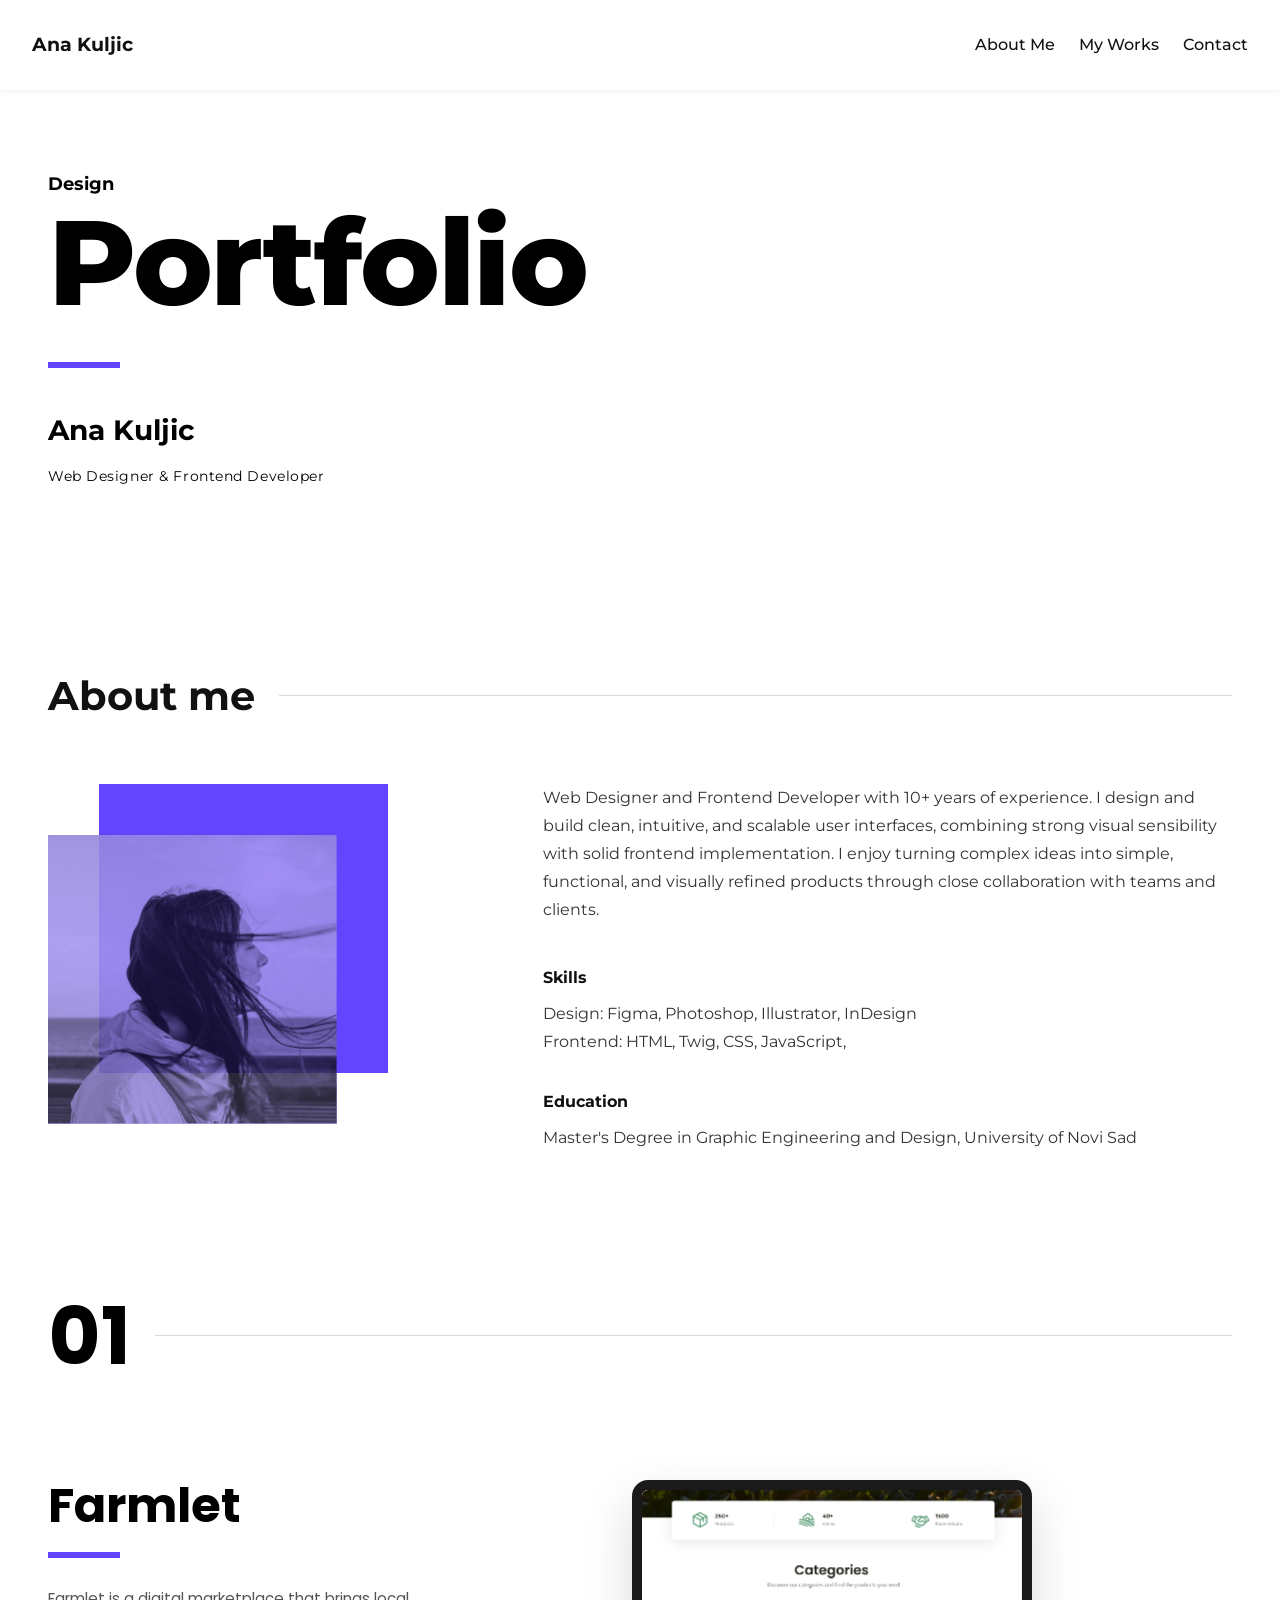
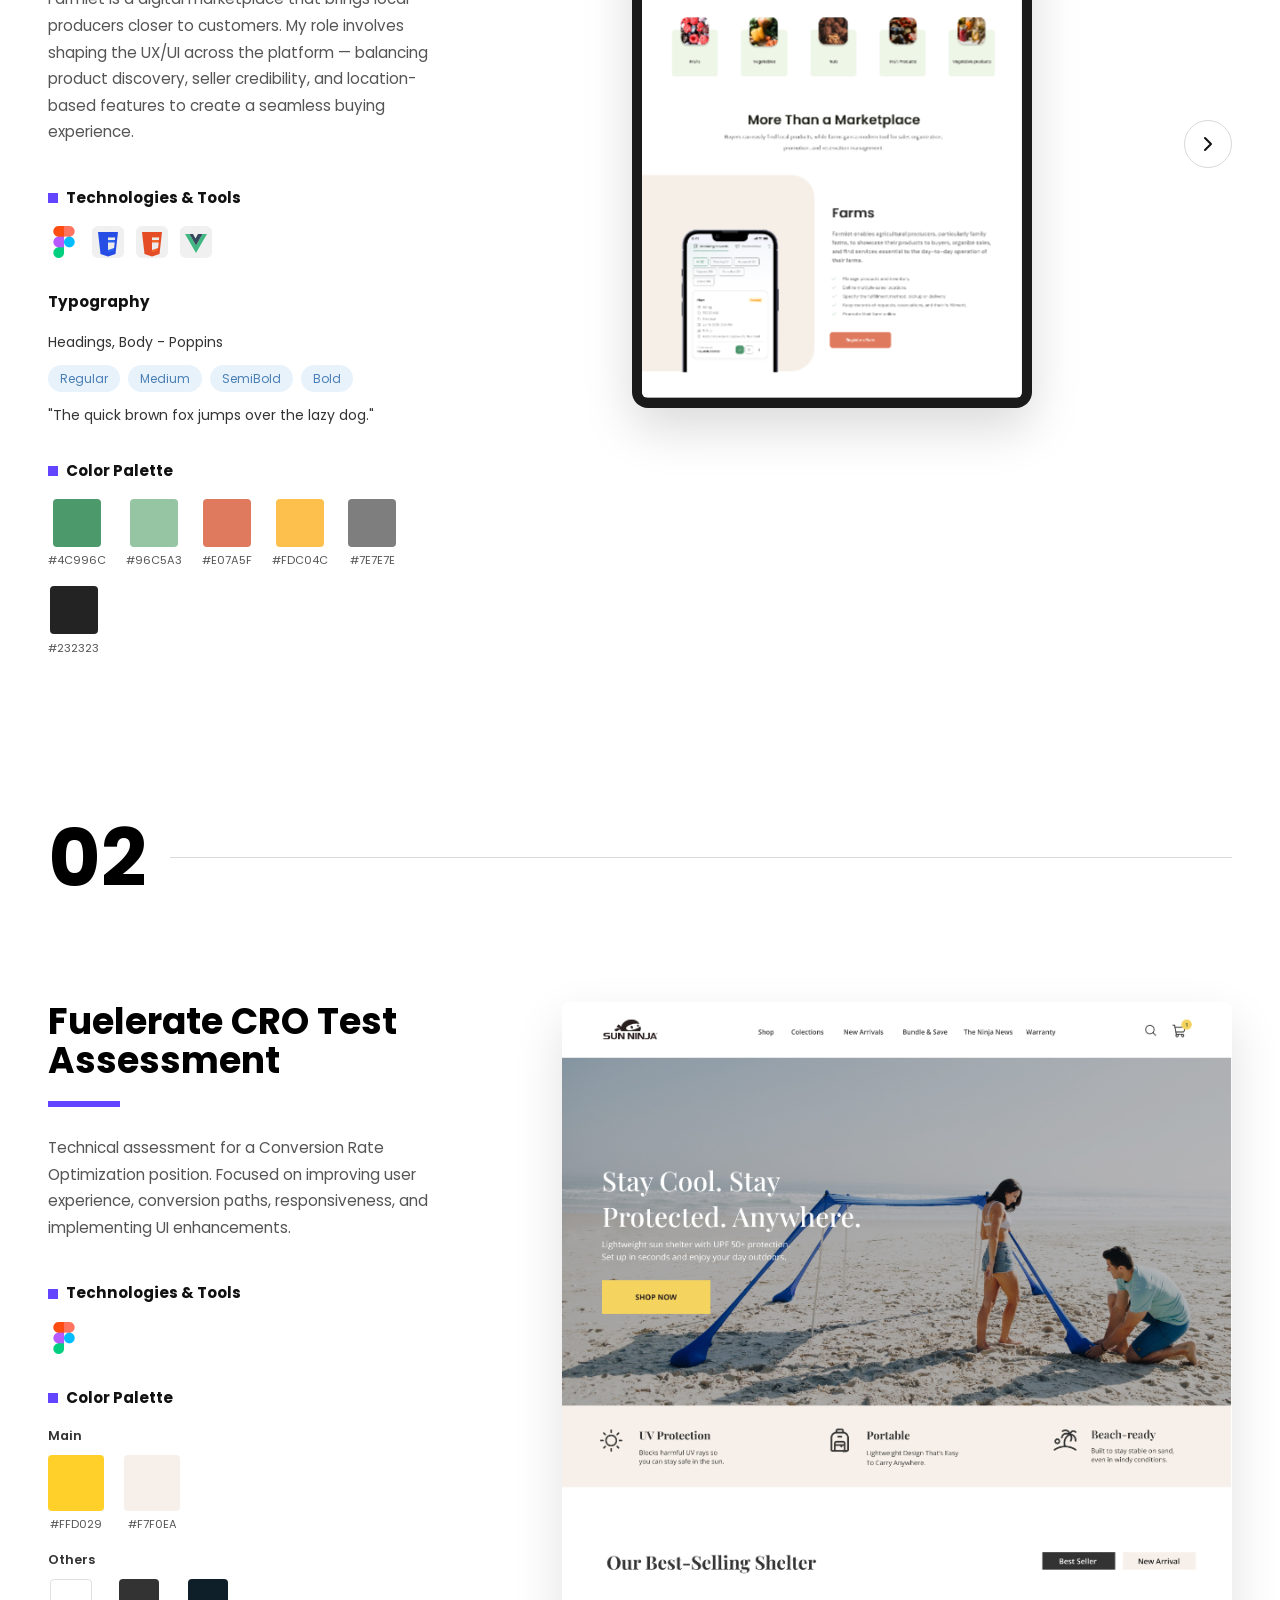
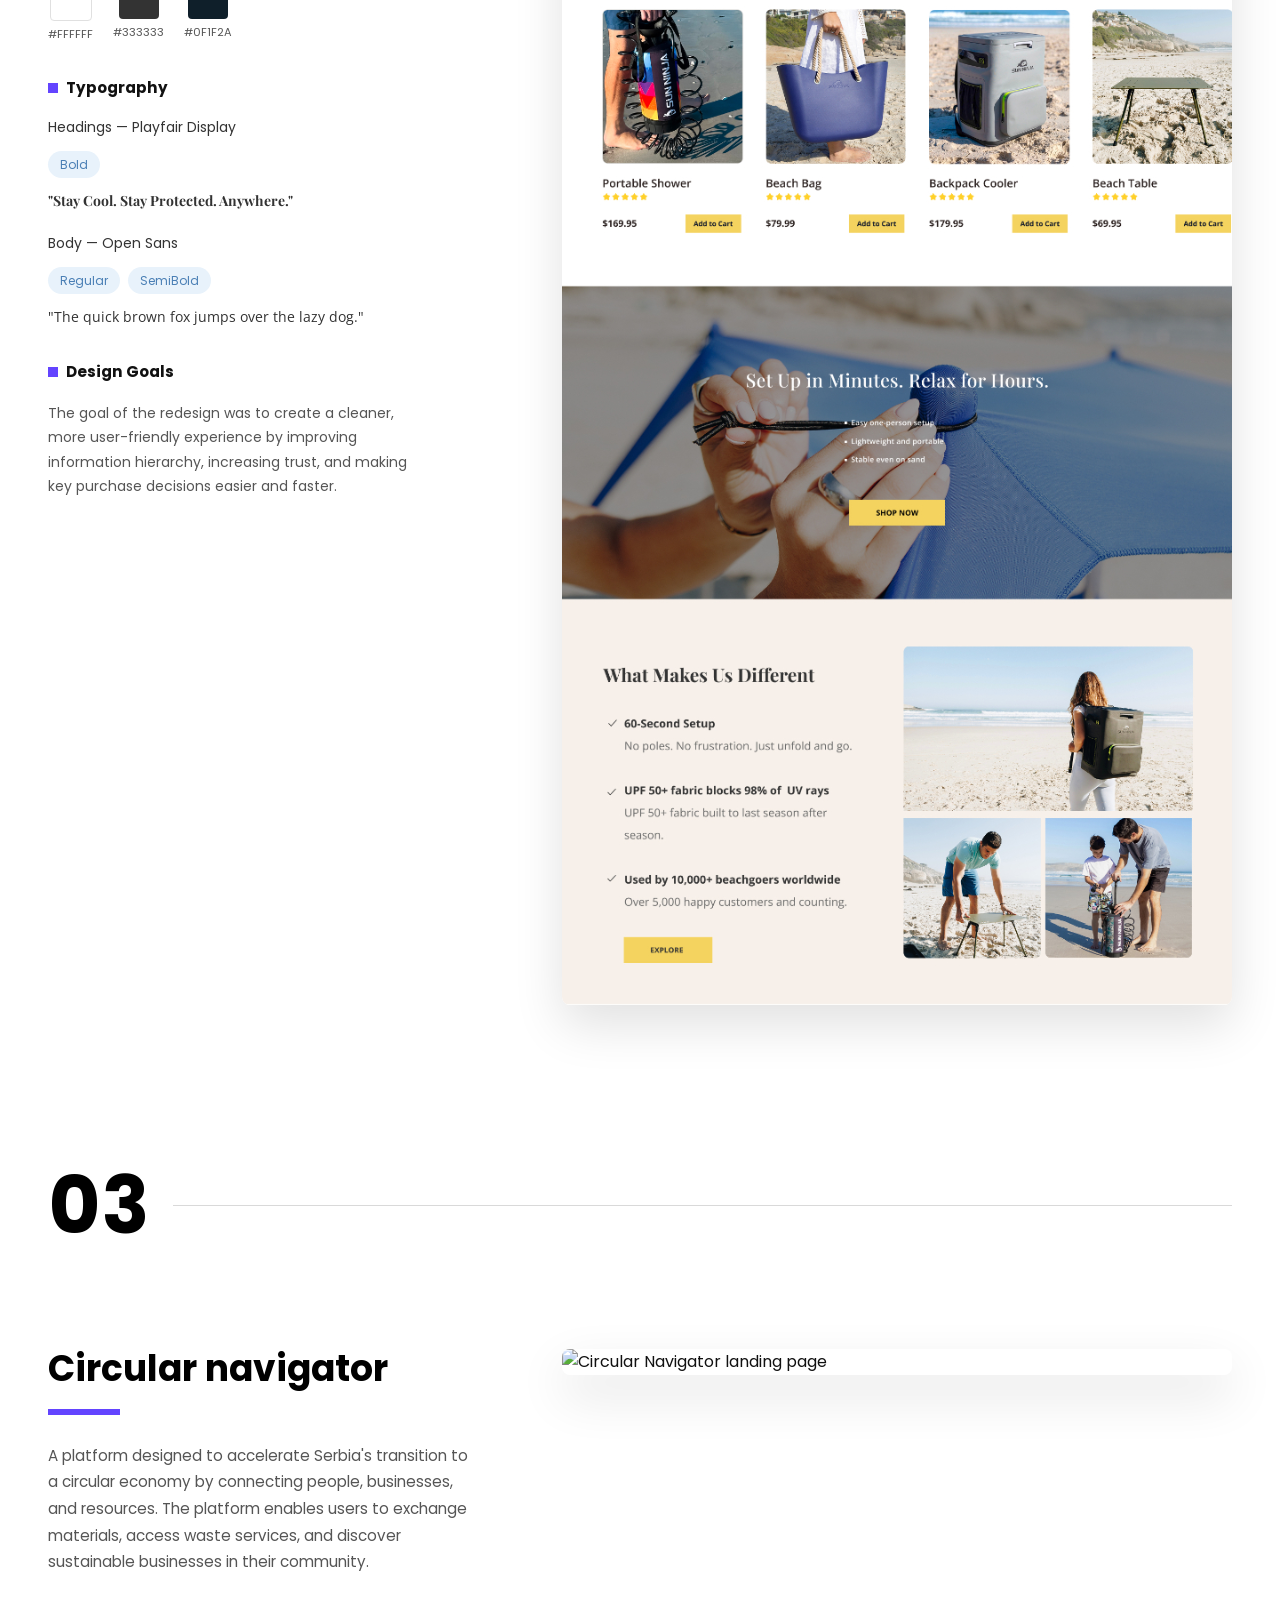
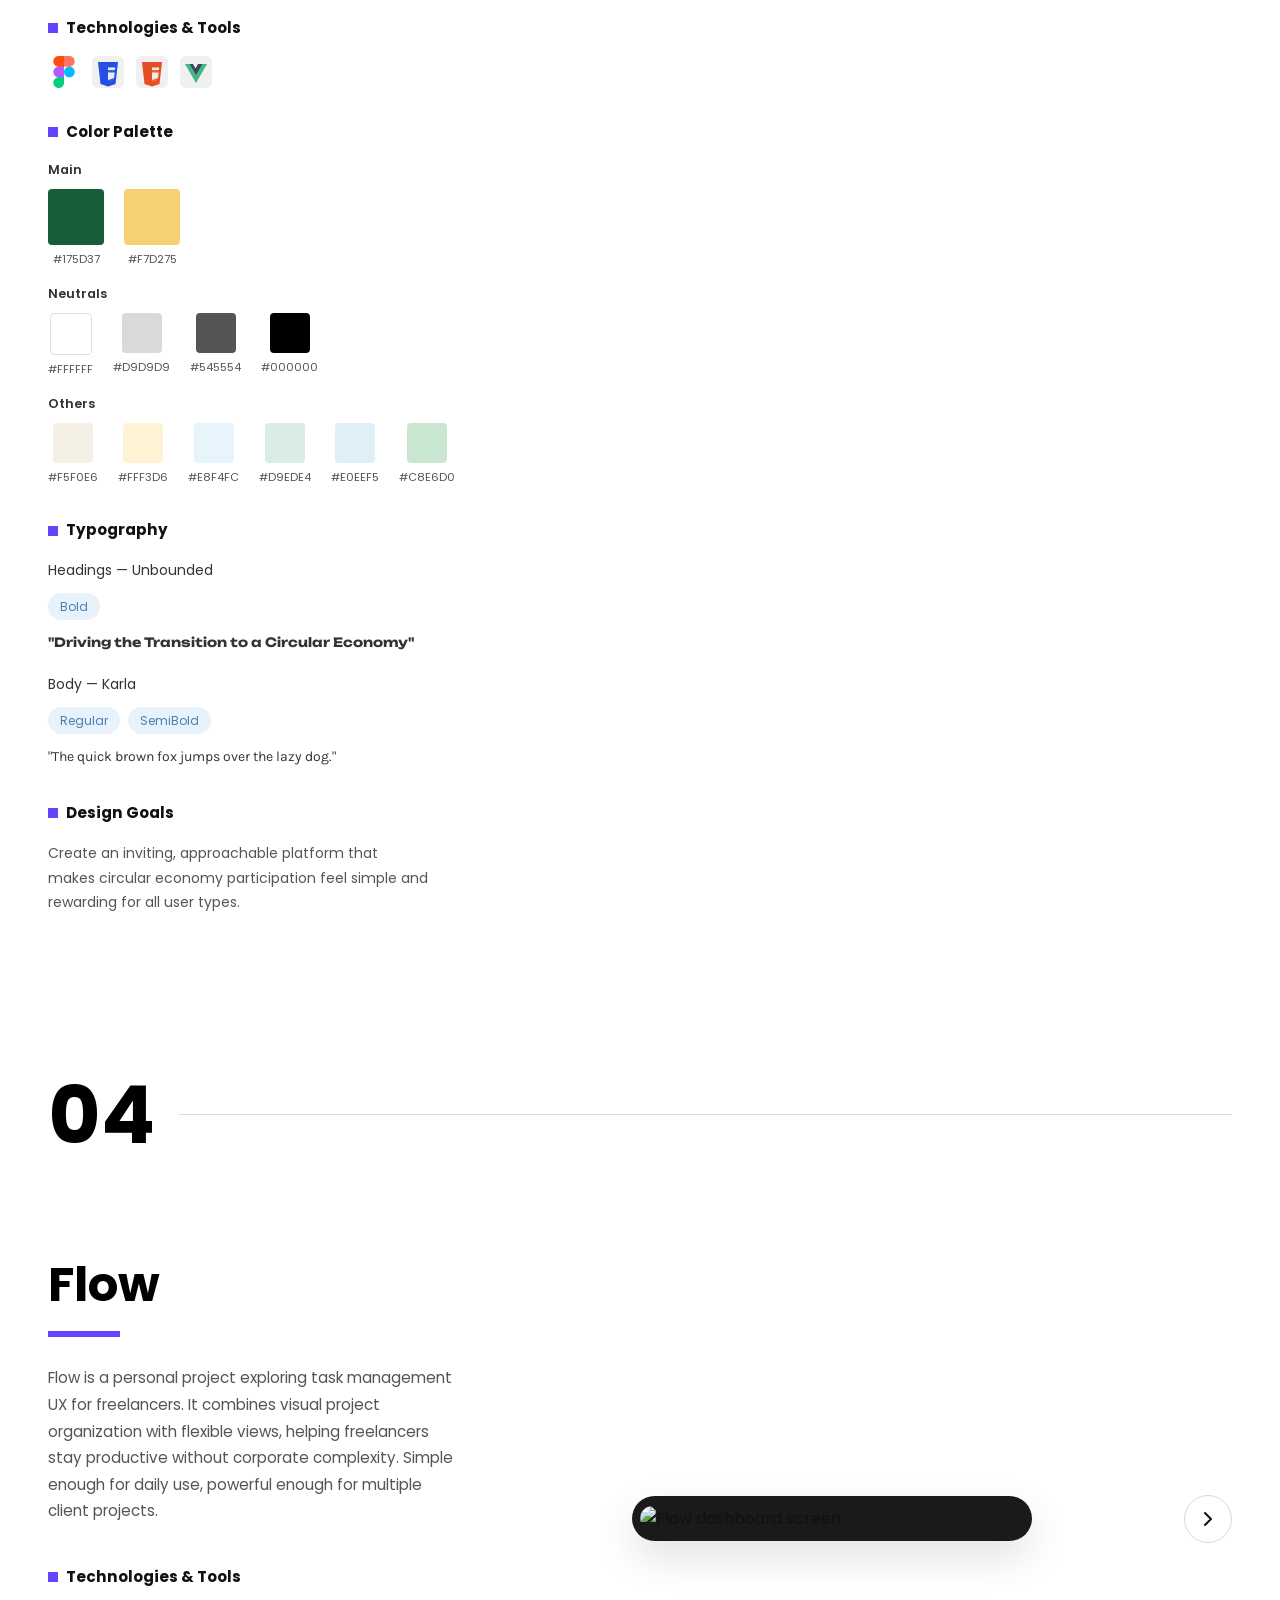
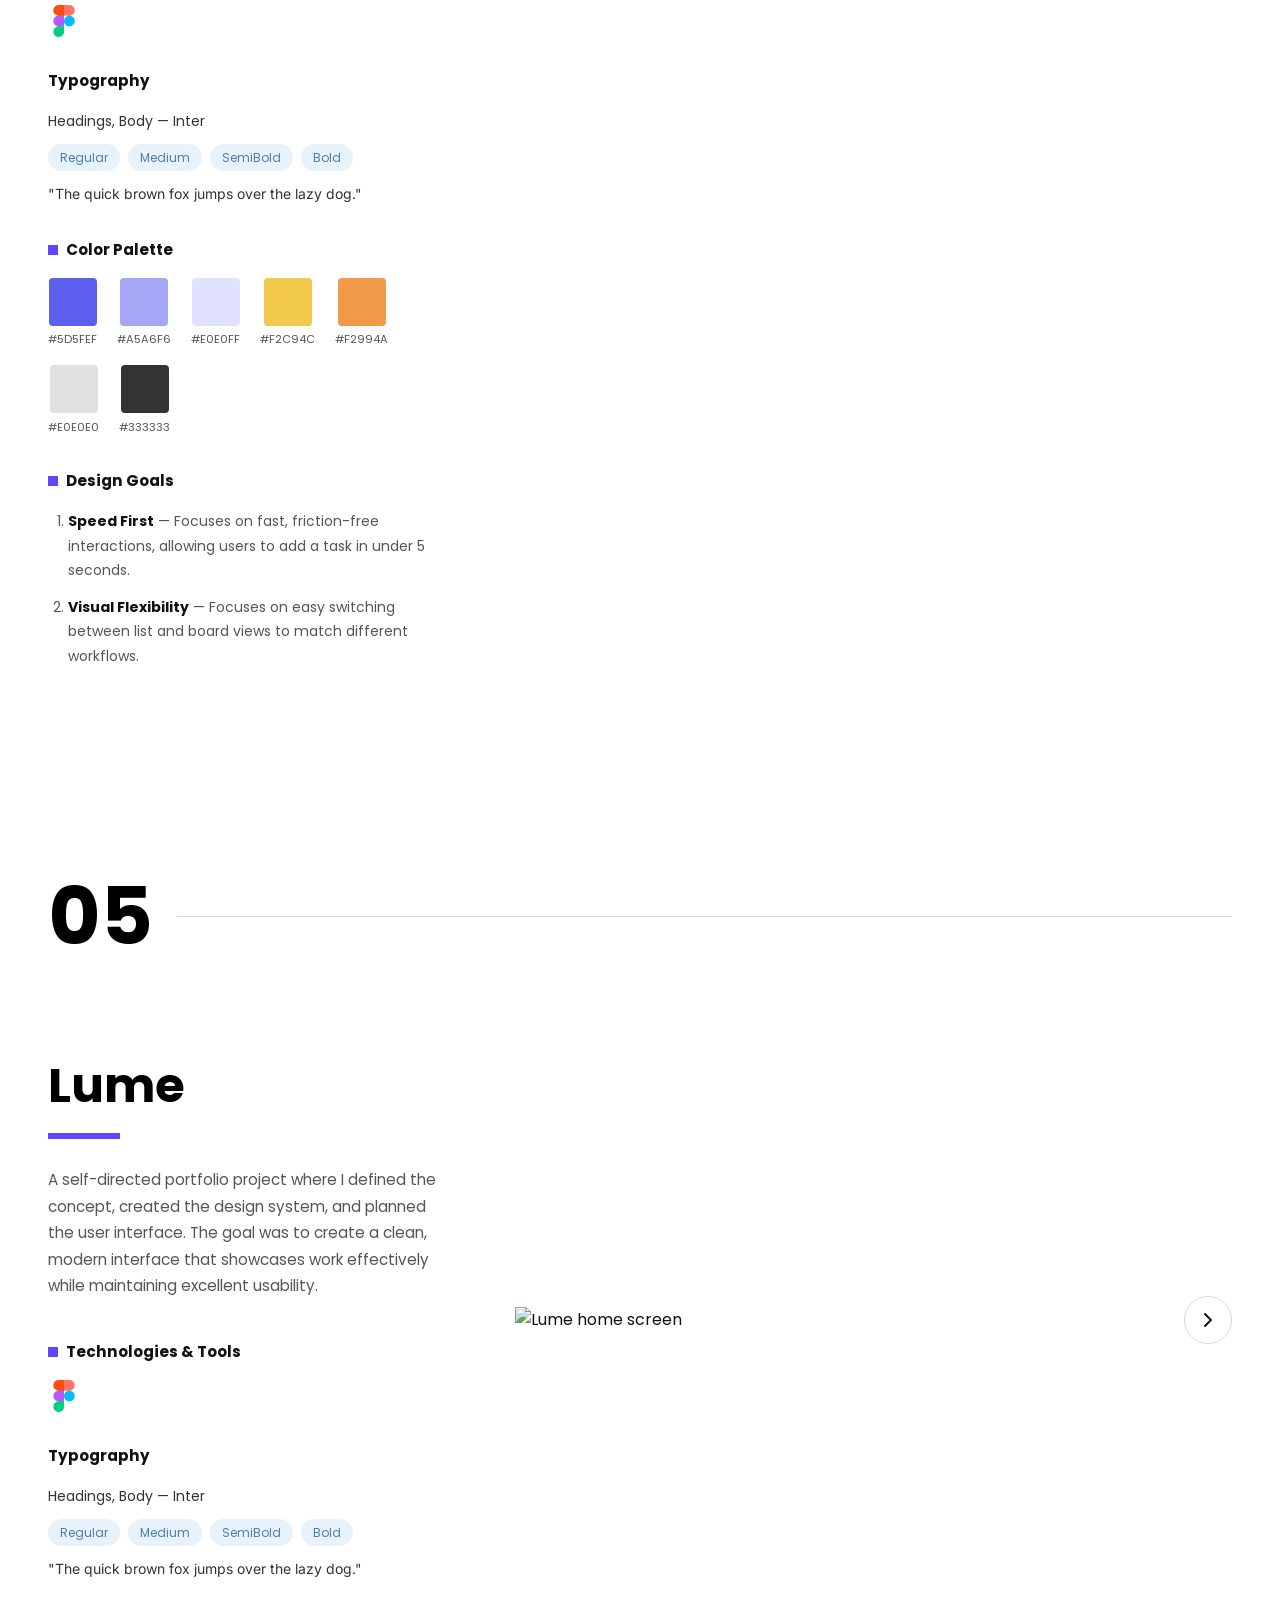
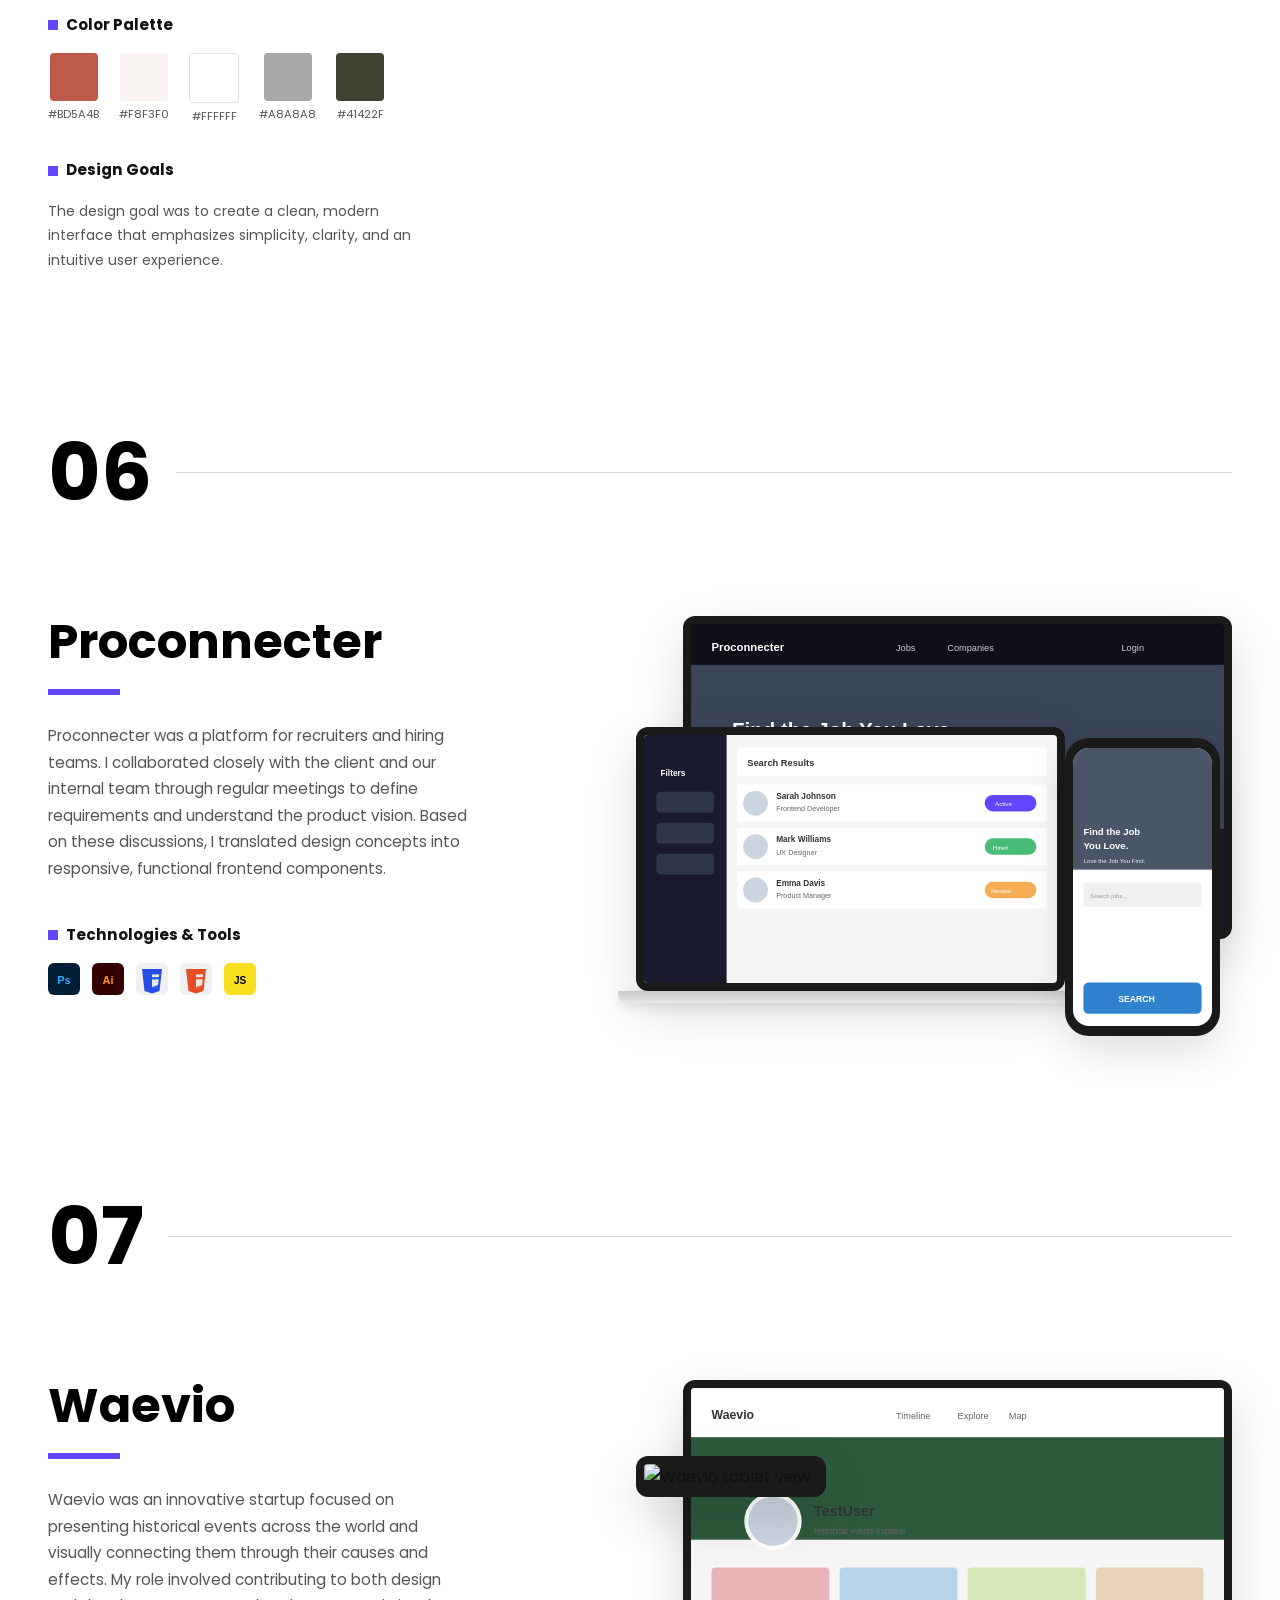
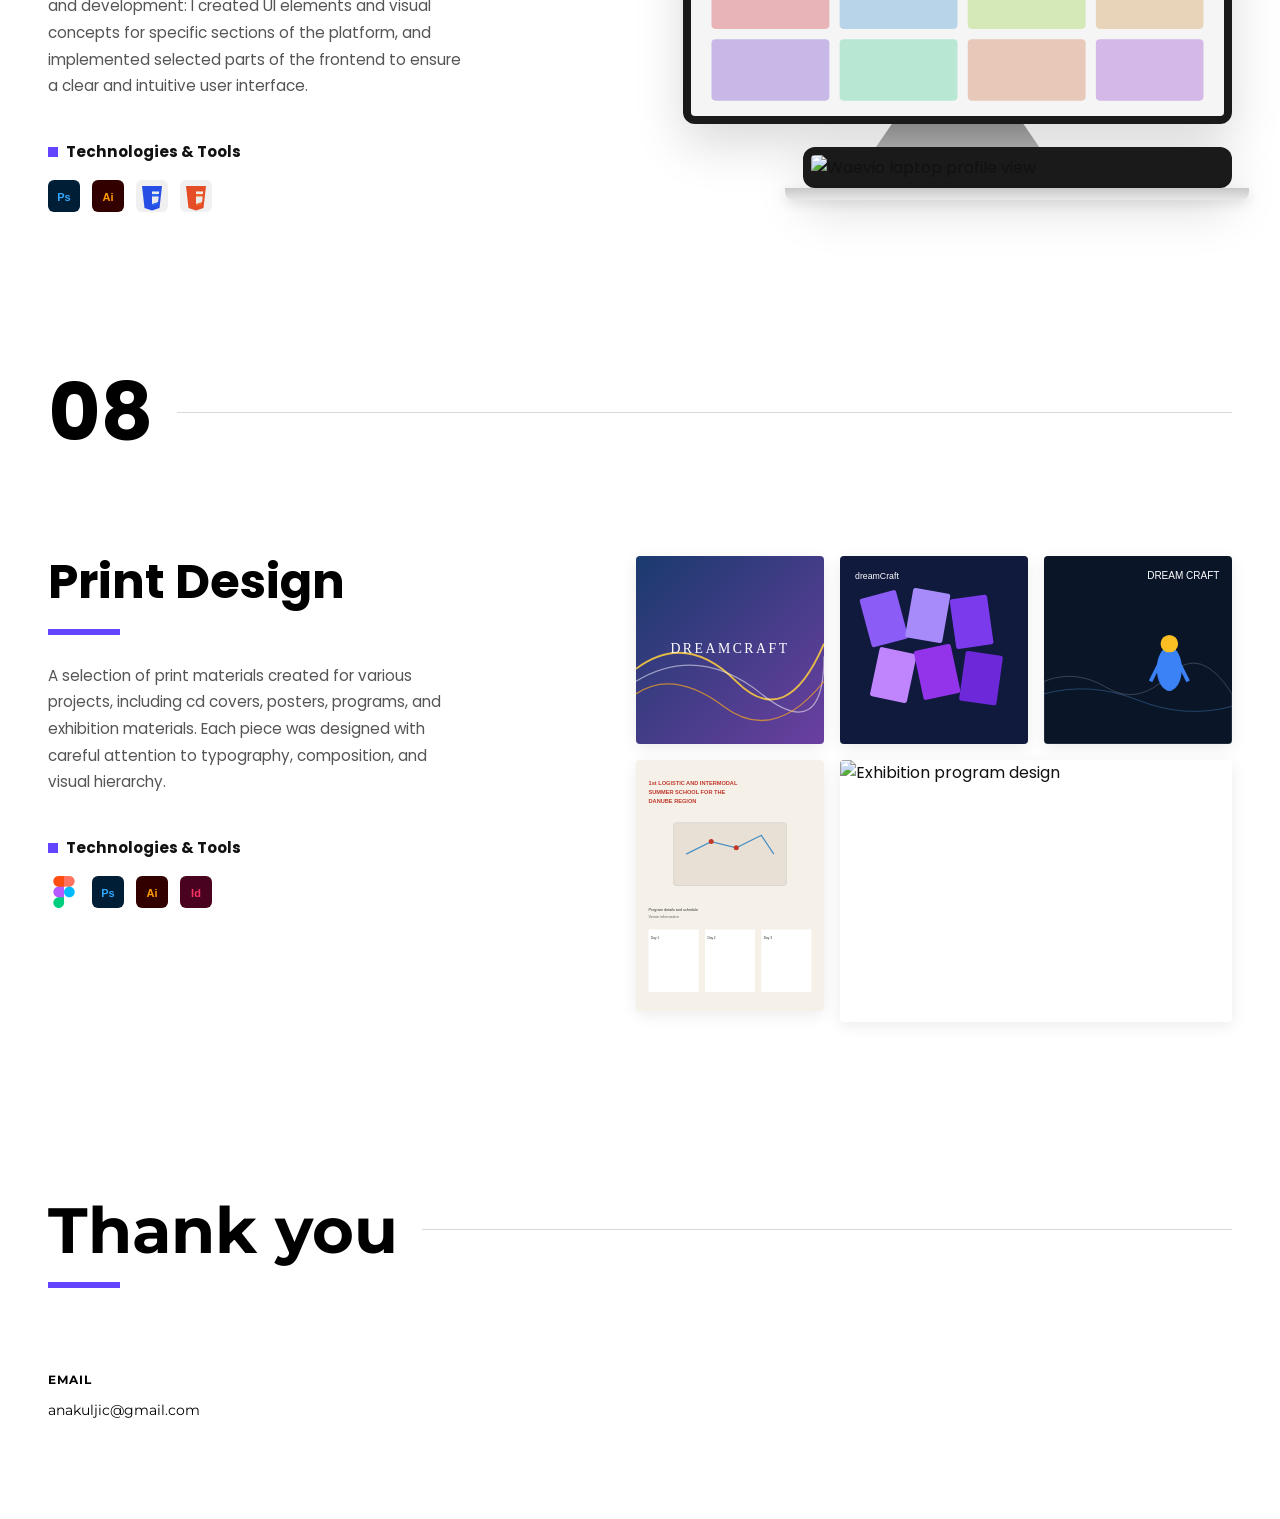
==== index.html @ 5d258800 "Build out full portfolio layout with all project sections and interactions. Add hero, about, eight p" ====
<!DOCTYPE html>
<html lang="en">

<head>
    <meta charset="UTF-8">
    <meta name="viewport" content="width=device-width, initial-scale=1.0">
    <title>Ana Kuljic — Portfolio</title>
    <link rel="preconnect" href="https://fonts.googleapis.com">
    <link rel="preconnect" href="https://fonts.gstatic.com" crossorigin>
    <link href="https://fonts.googleapis.com/css2?family=Inter:wght@400;500;600;700&family=Karla:wght@400;600&family=Montserrat:wght@400;600;700;800&family=Open+Sans:wght@400;600&family=Playfair+Display:wght@700&family=Poppins:wght@400;500;600;700&family=Unbounded:wght@700&display=swap" rel="stylesheet">
    <link rel="stylesheet" href="css/style.css">
</head>

<body>

    <!-- Navigation -->
    <nav class="navbar">
        <div class="logo">Ana Kuljic</div>
        <button class="nav-toggle" type="button" aria-label="Open menu" aria-expanded="false">
            <span class="nav-toggle__line"></span>
            <span class="nav-toggle__line"></span>
            <span class="nav-toggle__line"></span>
        </button>
        <ul class="nav-links">
            <li><a href="#about">About Me</a></li>
            <li><a href="#works">My Works</a></li>
            <li><a href="#contact">Contact</a></li>
        </ul>
    </nav>

    <!-- Hero / Intro -->
    <header class="hero">
        <p class="hero__label">Design</p>
        <h1 class="hero__title">Portfolio</h1>
        <span class="hero__accent" aria-hidden="true"></span>
        <p class="hero__name">Ana Kuljic</p>
        <p class="hero__role">Web Designer & Frontend Developer</p>
    </header>

    <!-- About Me -->
    <section id="about" class="section about">
        <div class="about__header">
            <h2>About me</h2>
            <span class="about__line" aria-hidden="true"></span>
        </div>
        <div class="about__content">
            <div class="about__image">
                <div class="about__image-bg" aria-hidden="true"></div>
                <div class="about__photo-wrap">
                    <img src="images/about.svg" alt="Ana Kuljic" class="about__photo">
                </div>
            </div>
            <div class="about__text">
                <p class="about__bio">Web Designer and Frontend Developer with 10+ years of experience. I design and
                    build clean, intuitive, and scalable user interfaces, combining strong visual sensibility with solid
                    frontend implementation. I enjoy turning complex ideas into simple, functional, and visually refined
                    products through close collaboration with teams and clients.</p>
                <div class="about__block">
                    <h3>Skills</h3>
                    <p>Design: Figma, Photoshop, Illustrator, InDesign</p>
                    <p>Frontend: HTML, Twig, CSS, JavaScript,</p>
                </div>
                <div class="about__block">
                    <h3>Education</h3>
                    <p>Master's Degree in Graphic Engineering and Design, University of Novi Sad</p>
                </div>
            </div>
        </div>
    </section>

    <!-- Farmlet — Project 01 -->
    <section id="works" class="section work work--farmlet">
        <div class="work__header">
            <span class="work__number">01</span>
            <span class="work__line" aria-hidden="true"></span>
        </div>
        <div class="work__content">
            <div class="work__info work-reveal work-reveal--text">
                <h2 class="work__title">Farmlet</h2>
                <span class="work__accent" aria-hidden="true"></span>
                <p class="work__desc">Farmlet is a digital marketplace that brings local producers closer to customers.
                    My role involves shaping the UX/UI across the platform — balancing product discovery, seller
                    credibility, and location-based features to create a seamless buying experience.</p>

                <div class="work__meta">
                    <h3 class="work__meta-title">
                        <span class="work__bullet" aria-hidden="true"></span>
                        Technologies &amp; Tools
                    </h3>
                    <ul class="work__tools">
                        <li>
                            <img src="images/icons/figma.svg" alt="Figma" width="32" height="32">
                        </li>
                        <li>
                            <img src="images/icons/css3.svg" alt="CSS3" width="32" height="32">
                        </li>
                        <li>
                            <img src="images/icons/html5.svg" alt="HTML5" width="32" height="32">
                        </li>
                        <li>
                            <img src="images/icons/vue.svg" alt="Vue.js" width="32" height="32">
                        </li>
                    </ul>
                </div>

                <div class="work__meta">
                    <h3 class="work__meta-title">Typography</h3>
                    <p class="work__typo-label">Headings, Body - Poppins</p>
                    <div class="work__weights">
                        <span>Regular</span>
                        <span>Medium</span>
                        <span>SemiBold</span>
                        <span>Bold</span>
                    </div>
                    <p class="work__sample">"The quick brown fox jumps over the lazy dog."</p>
                </div>

                <div class="work__meta">
                    <h3 class="work__meta-title">
                        <span class="work__bullet" aria-hidden="true"></span>
                        Color Palette
                    </h3>
                    <ul class="work__colors">
                        <li>
                            <span class="work__swatch" style="background:#4C996C"></span>
                            <span class="work__hex">#4C996C</span>
                        </li>
                        <li>
                            <span class="work__swatch" style="background:#96C5A3"></span>
                            <span class="work__hex">#96C5A3</span>
                        </li>
                        <li>
                            <span class="work__swatch" style="background:#E07A5F"></span>
                            <span class="work__hex">#E07A5F</span>
                        </li>
                        <li>
                            <span class="work__swatch" style="background:#FDC04C"></span>
                            <span class="work__hex">#FDC04C</span>
                        </li>
                        <li>
                            <span class="work__swatch" style="background:#7E7E7E"></span>
                            <span class="work__hex">#7E7E7E</span>
                        </li>
                        <li>
                            <span class="work__swatch" style="background:#232323"></span>
                            <span class="work__hex">#232323</span>
                        </li>
                    </ul>
                </div>
            </div>

            <div class="work__slider work-reveal work-reveal--media" data-work-slider>
                <div class="work__slider-slides">
                    <div class="work__slide is-active">
                        <div class="work__device work__device--tablet">
                            <div class="work__device-frame">
                                <img src="images/farmlet-tablet.svg" alt="Farmlet tablet view">
                            </div>
                        </div>
                    </div>
                    <div class="work__slide">
                        <div class="work__device work__device--laptop">
                            <div class="work__device-frame">
                                <img src="images/farmlet-laptop.svg" alt="Farmlet laptop view">
                            </div>
                            <div class="work__device-base" aria-hidden="true"></div>
                        </div>
                    </div>
                </div>
                <button class="work__slider-arrow" type="button" aria-label="Next image">
                    <svg width="24" height="24" viewBox="0 0 24 24" fill="none" aria-hidden="true">
                        <path d="M9 6l6 6-6 6" stroke="currentColor" stroke-width="2" stroke-linecap="round"
                            stroke-linejoin="round" />
                    </svg>
                </button>
            </div>
        </div>
    </section>

    <!-- Fuelerate — Project 02 -->
    <section class="section work work--scroll">
        <div class="work__header">
            <span class="work__number">02</span>
            <span class="work__line" aria-hidden="true"></span>
        </div>
        <div class="work__content work__content--wide-mockup">
            <div class="work__info work-reveal work-reveal--text">
                <h2 class="work__title">Fuelerate CRO Test Assessment</h2>
                <span class="work__accent" aria-hidden="true"></span>
                <p class="work__desc">Technical assessment for a Conversion Rate Optimization position. Focused on
                    improving user experience, conversion paths, responsiveness, and implementing UI enhancements.</p>

                <div class="work__meta">
                    <h3 class="work__meta-title">
                        <span class="work__bullet" aria-hidden="true"></span>
                        Technologies &amp; Tools
                    </h3>
                    <ul class="work__tools">
                        <li>
                            <img src="images/icons/figma.svg" alt="Figma" width="32" height="32">
                        </li>
                    </ul>
                </div>

                <div class="work__meta">
                    <h3 class="work__meta-title">
                        <span class="work__bullet" aria-hidden="true"></span>
                        Color Palette
                    </h3>
                    <p class="work__palette-label">Main</p>
                    <ul class="work__colors work__colors--main">
                        <li>
                            <span class="work__swatch work__swatch--main" style="background:#FFD029"></span>
                            <span class="work__hex">#FFD029</span>
                        </li>
                        <li>
                            <span class="work__swatch work__swatch--main" style="background:#F7F0EA"></span>
                            <span class="work__hex">#F7F0EA</span>
                        </li>
                    </ul>
                    <p class="work__palette-label">Others</p>
                    <ul class="work__colors work__colors--others">
                        <li>
                            <span class="work__swatch work__swatch--other" style="background:#FFFFFF; border:1px solid #e0e0e0"></span>
                            <span class="work__hex">#FFFFFF</span>
                        </li>
                        <li>
                            <span class="work__swatch work__swatch--other" style="background:#333333"></span>
                            <span class="work__hex">#333333</span>
                        </li>
                        <li>
                            <span class="work__swatch work__swatch--other" style="background:#0F1F2A"></span>
                            <span class="work__hex">#0F1F2A</span>
                        </li>
                    </ul>
                </div>

                <div class="work__meta">
                    <h3 class="work__meta-title">
                        <span class="work__bullet" aria-hidden="true"></span>
                        Typography
                    </h3>
                    <div class="work__typo-block">
                        <p class="work__typo-label">Headings — Playfair Display</p>
                        <div class="work__weights">
                            <span>Bold</span>
                        </div>
                        <p class="work__sample work__sample--serif">"Stay Cool. Stay Protected. Anywhere."</p>
                    </div>
                    <div class="work__typo-block">
                        <p class="work__typo-label">Body — Open Sans</p>
                        <div class="work__weights">
                            <span>Regular</span>
                            <span>SemiBold</span>
                        </div>
                        <p class="work__sample work__sample--sans">"The quick brown fox jumps over the lazy dog."</p>
                    </div>
                </div>

                <div class="work__meta">
                    <h3 class="work__meta-title">
                        <span class="work__bullet" aria-hidden="true"></span>
                        Design Goals
                    </h3>
                    <p class="work__goals">The goal of the redesign was to create a cleaner, more user-friendly
                        experience by improving information hierarchy, increasing trust, and making key purchase decisions
                        easier and faster.</p>
                </div>
            </div>

            <div class="work__mockup-scroll work-reveal work-reveal--media">
                <img src="images/fuelerate-mockup.svg" alt="Sun Ninja landing page redesign">
            </div>
        </div>
    </section>

    <!-- Circular Navigator — Project 03 -->
    <section class="section work work--scroll">
        <div class="work__header">
            <span class="work__number">03</span>
            <span class="work__line" aria-hidden="true"></span>
        </div>
        <div class="work__content work__content--wide-mockup">
            <div class="work__info work-reveal work-reveal--text">
                <h2 class="work__title">Circular navigator</h2>
                <span class="work__accent" aria-hidden="true"></span>
                <p class="work__desc">A platform designed to accelerate Serbia's transition to a circular economy by
                    connecting people, businesses, and resources. The platform enables users to exchange materials,
                    access waste services, and discover sustainable businesses in their community.</p>

                <div class="work__meta">
                    <h3 class="work__meta-title">
                        <span class="work__bullet" aria-hidden="true"></span>
                        Technologies &amp; Tools
                    </h3>
                    <ul class="work__tools">
                        <li>
                            <img src="images/icons/figma.svg" alt="Figma" width="32" height="32">
                        </li>
                        <li>
                            <img src="images/icons/css3.svg" alt="CSS3" width="32" height="32">
                        </li>
                        <li>
                            <img src="images/icons/html5.svg" alt="HTML5" width="32" height="32">
                        </li>
                        <li>
                            <img src="images/icons/vue.svg" alt="Vue.js" width="32" height="32">
                        </li>
                    </ul>
                </div>

                <div class="work__meta">
                    <h3 class="work__meta-title">
                        <span class="work__bullet" aria-hidden="true"></span>
                        Color Palette
                    </h3>
                    <p class="work__palette-label">Main</p>
                    <ul class="work__colors work__colors--main">
                        <li>
                            <span class="work__swatch work__swatch--main" style="background:#175D37"></span>
                            <span class="work__hex">#175D37</span>
                        </li>
                        <li>
                            <span class="work__swatch work__swatch--main" style="background:#F7D275"></span>
                            <span class="work__hex">#F7D275</span>
                        </li>
                    </ul>
                    <p class="work__palette-label">Neutrals</p>
                    <ul class="work__colors work__colors--neutrals">
                        <li>
                            <span class="work__swatch work__swatch--other" style="background:#FFFFFF; border:1px solid #e0e0e0"></span>
                            <span class="work__hex">#FFFFFF</span>
                        </li>
                        <li>
                            <span class="work__swatch work__swatch--other" style="background:#D9D9D9"></span>
                            <span class="work__hex">#D9D9D9</span>
                        </li>
                        <li>
                            <span class="work__swatch work__swatch--other" style="background:#545554"></span>
                            <span class="work__hex">#545554</span>
                        </li>
                        <li>
                            <span class="work__swatch work__swatch--other" style="background:#000000"></span>
                            <span class="work__hex">#000000</span>
                        </li>
                    </ul>
                    <p class="work__palette-label">Others</p>
                    <ul class="work__colors work__colors--others">
                        <li>
                            <span class="work__swatch work__swatch--other" style="background:#F5F0E6"></span>
                            <span class="work__hex">#F5F0E6</span>
                        </li>
                        <li>
                            <span class="work__swatch work__swatch--other" style="background:#FFF3D6"></span>
                            <span class="work__hex">#FFF3D6</span>
                        </li>
                        <li>
                            <span class="work__swatch work__swatch--other" style="background:#E8F4FC"></span>
                            <span class="work__hex">#E8F4FC</span>
                        </li>
                        <li>
                            <span class="work__swatch work__swatch--other" style="background:#D9EDE4"></span>
                            <span class="work__hex">#D9EDE4</span>
                        </li>
                        <li>
                            <span class="work__swatch work__swatch--other" style="background:#E0EEF5"></span>
                            <span class="work__hex">#E0EEF5</span>
                        </li>
                        <li>
                            <span class="work__swatch work__swatch--other" style="background:#C8E6D0"></span>
                            <span class="work__hex">#C8E6D0</span>
                        </li>
                    </ul>
                </div>

                <div class="work__meta">
                    <h3 class="work__meta-title">
                        <span class="work__bullet" aria-hidden="true"></span>
                        Typography
                    </h3>
                    <div class="work__typo-block">
                        <p class="work__typo-label">Headings — Unbounded</p>
                        <div class="work__weights">
                            <span>Bold</span>
                        </div>
                        <p class="work__sample work__sample--unbounded">"Driving the Transition to a Circular Economy"</p>
                    </div>
                    <div class="work__typo-block">
                        <p class="work__typo-label">Body — Karla</p>
                        <div class="work__weights">
                            <span>Regular</span>
                            <span>SemiBold</span>
                        </div>
                        <p class="work__sample work__sample--karla">"The quick brown fox jumps over the lazy dog."</p>
                    </div>
                </div>

                <div class="work__meta">
                    <h3 class="work__meta-title">
                        <span class="work__bullet" aria-hidden="true"></span>
                        Design Goals
                    </h3>
                    <p class="work__goals">Create an inviting, approachable platform that makes circular economy
                        participation feel simple and rewarding for all user types.</p>
                </div>
            </div>

            <div class="work__mockup-scroll work-reveal work-reveal--media">
                <img src="images/circular-navigator-mockup.svg" alt="Circular Navigator landing page">
            </div>
        </div>
    </section>

    <!-- Flow — Project 04 -->
    <section class="section work work--flow">
        <div class="work__header">
            <span class="work__number">04</span>
            <span class="work__line" aria-hidden="true"></span>
        </div>
        <div class="work__content work__content--phones">
            <div class="work__info work-reveal work-reveal--text">
                <h2 class="work__title">Flow</h2>
                <span class="work__accent" aria-hidden="true"></span>
                <p class="work__desc">Flow is a personal project exploring task management UX for freelancers. It
                    combines visual project organization with flexible views, helping freelancers stay productive without
                    corporate complexity. Simple enough for daily use, powerful enough for multiple client projects.</p>

                <div class="work__meta">
                    <h3 class="work__meta-title">
                        <span class="work__bullet" aria-hidden="true"></span>
                        Technologies &amp; Tools
                    </h3>
                    <ul class="work__tools">
                        <li>
                            <img src="images/icons/figma.svg" alt="Figma" width="32" height="32">
                        </li>
                    </ul>
                </div>

                <div class="work__meta">
                    <h3 class="work__meta-title">Typography</h3>
                    <p class="work__typo-label">Headings, Body — Inter</p>
                    <div class="work__weights">
                        <span>Regular</span>
                        <span>Medium</span>
                        <span>SemiBold</span>
                        <span>Bold</span>
                    </div>
                    <p class="work__sample work__sample--inter">"The quick brown fox jumps over the lazy dog."</p>
                </div>

                <div class="work__meta">
                    <h3 class="work__meta-title">
                        <span class="work__bullet" aria-hidden="true"></span>
                        Color Palette
                    </h3>
                    <ul class="work__colors">
                        <li>
                            <span class="work__swatch" style="background:#5D5FEF"></span>
                            <span class="work__hex">#5D5FEF</span>
                        </li>
                        <li>
                            <span class="work__swatch" style="background:#A5A6F6"></span>
                            <span class="work__hex">#A5A6F6</span>
                        </li>
                        <li>
                            <span class="work__swatch" style="background:#E0E0FF"></span>
                            <span class="work__hex">#E0E0FF</span>
                        </li>
                        <li>
                            <span class="work__swatch" style="background:#F2C94C"></span>
                            <span class="work__hex">#F2C94C</span>
                        </li>
                        <li>
                            <span class="work__swatch" style="background:#F2994A"></span>
                            <span class="work__hex">#F2994A</span>
                        </li>
                        <li>
                            <span class="work__swatch" style="background:#E0E0E0"></span>
                            <span class="work__hex">#E0E0E0</span>
                        </li>
                        <li>
                            <span class="work__swatch" style="background:#333333"></span>
                            <span class="work__hex">#333333</span>
                        </li>
                    </ul>
                </div>

                <div class="work__meta">
                    <h3 class="work__meta-title">
                        <span class="work__bullet" aria-hidden="true"></span>
                        Design Goals
                    </h3>
                    <ol class="work__goals-list">
                        <li>
                            <strong>Speed First</strong> — Focuses on fast, friction-free interactions, allowing users
                            to add a task in under 5 seconds.
                        </li>
                        <li>
                            <strong>Visual Flexibility</strong> — Focuses on easy switching between list and board views
                            to match different workflows.
                        </li>
                    </ol>
                </div>
            </div>

            <div class="work__slider work-reveal work-reveal--media" data-work-slider>
                <div class="work__slider-slides">
                    <div class="work__slide is-active">
                        <div class="work__phone">
                            <div class="work__phone-frame">
                                <img src="images/flow-screen-1.svg" alt="Flow dashboard screen">
                            </div>
                        </div>
                    </div>
                    <div class="work__slide">
                        <div class="work__phone">
                            <div class="work__phone-frame">
                                <img src="images/flow-screen-2.svg" alt="Flow profile screen">
                            </div>
                        </div>
                    </div>
                    <div class="work__slide">
                        <div class="work__phone">
                            <div class="work__phone-frame">
                                <img src="images/flow-screen-3.svg" alt="Flow projects screen">
                            </div>
                        </div>
                    </div>
                    <div class="work__slide">
                        <div class="work__phone">
                            <div class="work__phone-frame">
                                <img src="images/flow-screen-4.svg" alt="Flow tasks screen">
                            </div>
                        </div>
                    </div>
                </div>
                <button class="work__slider-arrow" type="button" aria-label="Next image">
                    <svg width="24" height="24" viewBox="0 0 24 24" fill="none" aria-hidden="true">
                        <path d="M9 6l6 6-6 6" stroke="currentColor" stroke-width="2" stroke-linecap="round"
                            stroke-linejoin="round" />
                    </svg>
                </button>
            </div>
        </div>

        <!-- <div class="work__wireframes">
            <h3 class="work__meta-title">
                <span class="work__bullet" aria-hidden="true"></span>
                Wireframes and First Time User Flow
            </h3>
            <div class="work__wireframes-panel">
                <img src="images/flow-wireframes.svg" alt="Flow wireframes and user flow">
            </div>
        </div> -->
    </section>

    <!-- Lume — Project 05 -->
    <section class="section work work--lume">
        <div class="work__header">
            <span class="work__number">05</span>
            <span class="work__line" aria-hidden="true"></span>
        </div>
        <div class="work__lume-grid">
            <div class="work__lume-info work-reveal work-reveal--text">
                <div class="work__lume-intro">
                    <h2 class="work__title">Lume</h2>
                    <span class="work__accent" aria-hidden="true"></span>
                    <p class="work__desc">A self-directed portfolio project where I defined the concept, created the
                        design system, and planned the user interface. The goal was to create a clean, modern interface
                        that showcases work effectively while maintaining excellent usability.</p>
                </div>

                <div class="work__lume-specs">
                    <div class="work__meta">
                        <h3 class="work__meta-title">
                            <span class="work__bullet" aria-hidden="true"></span>
                            Technologies &amp; Tools
                        </h3>
                        <ul class="work__tools">
                            <li>
                                <img src="images/icons/figma.svg" alt="Figma" width="32" height="32">
                            </li>
                        </ul>
                    </div>

                    <div class="work__meta">
                        <h3 class="work__meta-title">Typography</h3>
                        <p class="work__typo-label">Headings, Body — Inter</p>
                        <div class="work__weights">
                            <span>Regular</span>
                            <span>Medium</span>
                            <span>SemiBold</span>
                            <span>Bold</span>
                        </div>
                        <p class="work__sample work__sample--inter">"The quick brown fox jumps over the lazy dog."</p>
                    </div>

                    <div class="work__meta">
                        <h3 class="work__meta-title">
                            <span class="work__bullet" aria-hidden="true"></span>
                            Color Palette
                        </h3>
                        <ul class="work__colors">
                            <li>
                                <span class="work__swatch" style="background:#BD5A4B"></span>
                                <span class="work__hex">#BD5A4B</span>
                            </li>
                            <li>
                                <span class="work__swatch" style="background:#F8F3F0"></span>
                                <span class="work__hex">#F8F3F0</span>
                            </li>
                            <li>
                                <span class="work__swatch" style="background:#FFFFFF; border:1px solid #e0e0e0"></span>
                                <span class="work__hex">#FFFFFF</span>
                            </li>
                            <li>
                                <span class="work__swatch" style="background:#A8A8A8"></span>
                                <span class="work__hex">#A8A8A8</span>
                            </li>
                            <li>
                                <span class="work__swatch" style="background:#41422F"></span>
                                <span class="work__hex">#41422F</span>
                            </li>
                        </ul>
                    </div>

                    <div class="work__meta">
                        <h3 class="work__meta-title">
                            <span class="work__bullet" aria-hidden="true"></span>
                            Design Goals
                        </h3>
                        <p class="work__goals">The design goal was to create a clean, modern interface that emphasizes
                            simplicity, clarity, and an intuitive user experience.</p>
                    </div>
                </div>
            </div>

            <div class="work__slider work-reveal work-reveal--media" data-work-slider>
                <div class="work__slider-slides">
                    <div class="work__slide is-active">
                        <img src="images/lume-screen-1.svg" alt="Lume home screen">
                    </div>
                    <div class="work__slide">
                        <img src="images/lume-screen-2.svg" alt="Lume product detail screen">
                    </div>
                    <div class="work__slide">
                        <img src="images/lume-screen-3.svg" alt="Lume product list screen">
                    </div>
                    <div class="work__slide">
                        <img src="images/lume-screen-4.svg" alt="Lume cart screen">
                    </div>
                </div>
                <button class="work__slider-arrow" type="button" aria-label="Next image">
                    <svg width="24" height="24" viewBox="0 0 24 24" fill="none" aria-hidden="true">
                        <path d="M9 6l6 6-6 6" stroke="currentColor" stroke-width="2" stroke-linecap="round"
                            stroke-linejoin="round" />
                    </svg>
                </button>
            </div>
        </div>
    </section>

    <!-- Proconnecter — Project 06 -->
    <section class="section work work--proconnecter">
        <div class="work__header">
            <span class="work__number">06</span>
            <span class="work__line" aria-hidden="true"></span>
        </div>
        <div class="work__content">
            <div class="work__info work-reveal work-reveal--text">
                <h2 class="work__title">Proconnecter</h2>
                <span class="work__accent" aria-hidden="true"></span>
                <p class="work__desc">Proconnecter was a platform for recruiters and hiring teams. I collaborated closely
                    with the client and our internal team through regular meetings to define requirements and understand
                    the product vision. Based on these discussions, I translated design concepts into responsive,
                    functional frontend components.</p>

                <div class="work__meta">
                    <h3 class="work__meta-title">
                        <span class="work__bullet" aria-hidden="true"></span>
                        Technologies &amp; Tools
                    </h3>
                    <ul class="work__tools">
                        <li>
                            <img src="images/icons/photoshop.svg" alt="Photoshop" width="32" height="32">
                        </li>
                        <li>
                            <img src="images/icons/illustrator.svg" alt="Illustrator" width="32" height="32">
                        </li>
                        <li>
                            <img src="images/icons/css3.svg" alt="CSS" width="32" height="32">
                        </li>
                        <li>
                            <img src="images/icons/html5.svg" alt="HTML" width="32" height="32">
                        </li>
                        <li>
                            <img src="images/icons/javascript.svg" alt="JavaScript" width="32" height="32">
                        </li>
                    </ul>
                </div>
            </div>

            <div class="work__devices-pro work-reveal work-reveal--media">
                <div class="work__device-pro work__device-pro--monitor">
                    <div class="work__device-frame work__device-frame--monitor">
                        <img src="images/proconnecter-monitor.svg" alt="Proconnecter desktop landing page">
                    </div>
                    <div class="work__monitor-stand" aria-hidden="true"></div>
                </div>
                <div class="work__device-pro work__device-pro--laptop">
                    <div class="work__device-frame">
                        <img src="images/proconnecter-laptop.svg" alt="Proconnecter dashboard on laptop">
                    </div>
                    <div class="work__device-base" aria-hidden="true"></div>
                </div>
                <div class="work__device-pro work__device-pro--phone">
                    <div class="work__phone-frame">
                        <img src="images/proconnecter-phone.svg" alt="Proconnecter mobile view">
                    </div>
                </div>
            </div>
        </div>
    </section>

    <!-- Waevio — Project 07 -->
    <section class="section work work--waevio">
        <div class="work__header">
            <span class="work__number">07</span>
            <span class="work__line" aria-hidden="true"></span>
        </div>
        <div class="work__content">
            <div class="work__info work-reveal work-reveal--text">
                <h2 class="work__title">Waevio</h2>
                <span class="work__accent" aria-hidden="true"></span>
                <p class="work__desc">Waevio was an innovative startup focused on presenting historical events across
                    the world and visually connecting them through their causes and effects. My role involved
                    contributing to both design and development: I created UI elements and visual concepts for specific
                    sections of the platform, and implemented selected parts of the frontend to ensure a clear and
                    intuitive user interface.</p>

                <div class="work__meta">
                    <h3 class="work__meta-title">
                        <span class="work__bullet" aria-hidden="true"></span>
                        Technologies &amp; Tools
                    </h3>
                    <ul class="work__tools">
                        <li>
                            <img src="images/icons/photoshop.svg" alt="Photoshop" width="32" height="32">
                        </li>
                        <li>
                            <img src="images/icons/illustrator.svg" alt="Illustrator" width="32" height="32">
                        </li>
                        <li>
                            <img src="images/icons/css3.svg" alt="CSS" width="32" height="32">
                        </li>
                        <li>
                            <img src="images/icons/html5.svg" alt="HTML" width="32" height="32">
                        </li>
                    </ul>
                </div>
            </div>

            <div class="work__devices-waevio work-reveal work-reveal--media">
                <div class="work__device-waevio work__device-waevio--imac">
                    <div class="work__device-frame work__device-frame--monitor">
                        <img src="images/waevio-imac.svg" alt="Waevio desktop profile page">
                    </div>
                    <div class="work__monitor-stand" aria-hidden="true"></div>
                </div>
                <div class="work__device-waevio work__device-waevio--tablet">
                    <div class="work__device-frame work__device-frame--tablet">
                        <img src="images/waevio-tablet.svg" alt="Waevio tablet view">
                    </div>
                </div>
                <div class="work__device-waevio work__device-waevio--laptop">
                    <div class="work__device-frame">
                        <img src="images/waevio-laptop.svg" alt="Waevio laptop profile view">
                    </div>
                    <div class="work__device-base" aria-hidden="true"></div>
                </div>
            </div>
        </div>
    </section>

    <!-- Print Design — Project 08 -->
    <section class="section work work--print">
        <div class="work__header">
            <span class="work__number">08</span>
            <span class="work__line" aria-hidden="true"></span>
        </div>
        <div class="work__content">
            <div class="work__info work-reveal work-reveal--text">
                <h2 class="work__title">Print Design</h2>
                <span class="work__accent" aria-hidden="true"></span>
                <p class="work__desc">A selection of print materials created for various projects, including cd covers,
                    posters, programs, and exhibition materials. Each piece was designed with careful attention to
                    typography, composition, and visual hierarchy.</p>

                <div class="work__meta">
                    <h3 class="work__meta-title">
                        <span class="work__bullet" aria-hidden="true"></span>
                        Technologies &amp; Tools
                    </h3>
                    <ul class="work__tools">
                        <li>
                            <img src="images/icons/figma.svg" alt="Figma" width="32" height="32">
                        </li>
                        <li>
                            <img src="images/icons/photoshop.svg" alt="Photoshop" width="32" height="32">
                        </li>
                        <li>
                            <img src="images/icons/illustrator.svg" alt="Illustrator" width="32" height="32">
                        </li>
                        <li>
                            <img src="images/icons/indesign.svg" alt="InDesign" width="32" height="32">
                        </li>
                    </ul>
                </div>
            </div>

            <div class="work__gallery work-reveal work-reveal--media">
                <img class="work__gallery-item" src="images/print-dreamcraft-1.svg" alt="Dreamcraft CD cover design">
                <img class="work__gallery-item" src="images/print-dreamcraft-2.svg" alt="Dreamcraft grid cover design">
                <img class="work__gallery-item" src="images/print-dreamcraft-3.svg" alt="Dreamcraft diving cover design">
                <img class="work__gallery-item work__gallery-item--tall" src="images/print-poster-logistic.svg"
                    alt="Logistic Summer School poster">
                <img class="work__gallery-item work__gallery-item--wide" src="images/print-exhibition.svg"
                    alt="Exhibition program design">
            </div>
        </div>
    </section>

    <!-- Thank you -->
    <section id="contact" class="section thankyou">
        <div class="thankyou__header">
            <h2>Thank you</h2>
            <span class="thankyou__line" aria-hidden="true"></span>
        </div>
        <span class="thankyou__accent" aria-hidden="true"></span>
        <div class="thankyou__email">
            <p class="thankyou__label">EMAIL</p>
            <a href="mailto:anakuljic@gmail.com">anakuljic@gmail.com</a>
        </div>
    </section>

    <script src="js/main.js"></script>
</body>

</html>
---- css/style.css ----
body {
    font-family: "Montserrat", system-ui, -apple-system, BlinkMacSystemFont, sans-serif;
    margin: 0;
    line-height: 1.6;
    color: #111;
}

.navbar {
    display: flex;
    justify-content: space-between;
    align-items: center;
    padding: 1rem 2rem;
    background: #fff;
    box-shadow: 0 2px 4px rgba(0, 0, 0, 0.05);
    position: sticky;
    top: 0;
    z-index: 100;
}

.nav-toggle {
    display: none;
    flex-direction: column;
    justify-content: center;
    gap: 5px;
    width: 2.5rem;
    height: 2.5rem;
    padding: 0;
    border: none;
    background: transparent;
    cursor: pointer;
}

.nav-toggle__line {
    display: block;
    width: 1.5rem;
    height: 2px;
    background: #111;
    border-radius: 1px;
    transition: transform 0.3s ease, opacity 0.3s ease;
}

.navbar--open .nav-toggle__line:nth-child(1) {
    transform: translateY(7px) rotate(45deg);
}

.navbar--open .nav-toggle__line:nth-child(2) {
    opacity: 0;
}

.navbar--open .nav-toggle__line:nth-child(3) {
    transform: translateY(-7px) rotate(-45deg);
}

.navbar .logo {
    font-weight: bold;
    font-size: 1.2rem;
}

.nav-links {
    list-style: none;
    display: flex;
    gap: 1.5rem;
}

.nav-links li a {
    text-decoration: none;
    color: #111;
    font-weight: 500;
}

.nav-links li a:hover {
    color: #0070f3;
}

@media (max-width: 768px) {
    .navbar {
        padding: 1rem 1.5rem;
    }

    .nav-toggle {
        display: flex;
    }

    .nav-links {
        position: absolute;
        top: 100%;
        right: 0;
        left: auto;
        flex-direction: column;
        align-items: flex-end;
        gap: 0.25rem;
        width: max-content;
        min-width: 11rem;
        margin: 0;
        padding: 1rem 1.5rem;
        background: #fff;
        box-shadow: 0 8px 24px rgba(0, 0, 0, 0.08);
        display: flex;
        transform: translateX(110%);
        opacity: 0;
        visibility: hidden;
        pointer-events: none;
        transition: transform 0.3s ease, opacity 0.3s ease, visibility 0.3s ease;
    }

    .navbar--open .nav-links {
        transform: translateX(0);
        opacity: 1;
        visibility: visible;
        pointer-events: auto;
    }

    .nav-links li {
        width: 100%;
        text-align: right;
    }

    .nav-links li a {
        display: inline-block;
        padding: 0.65rem 0;
        text-align: right;
    }
}

.hero {
    padding: 5rem 3rem 6rem;
    background: #fff;
    max-width: 1600px;
    margin: 0 auto;
}

.hero__label {
    margin: 0 0 0.25rem;
    font-size: 1.125rem;
    font-weight: 700;
    color: #000;
}

.hero__title {
    margin: 0;
    font-size: clamp(4rem, 12vw, 7.5rem);
    font-weight: 800;
    line-height: 1;
    letter-spacing: -0.02em;
    color: #000;
}

.hero__accent {
    display: block;
    width: 4.5rem;
    height: 6px;
    margin: 2.5rem 0;
    background: #6344ff;
}

.hero__name {
    margin: 0 0 0.75rem;
    font-size: 1.75rem;
    font-weight: 700;
    color: #000;
}

.hero__role {
    margin: 0;
    font-size: 0.875rem;
    font-weight: 400;
    letter-spacing: 0.04em;
    color: #000;
}

@media (max-width: 768px) {
    .hero {
        padding: 3rem 1.5rem 4rem;
    }

    .hero__accent {
        margin: 2rem 0;
    }
}

.section {
    padding: 4rem 2rem;
    max-width: 1600px;
    margin: 0 auto;
}

.about {
    max-width: 1600px;
    padding: 5rem 3rem;
}

.about__header {
    display: flex;
    align-items: center;
    gap: 1.5rem;
    margin-bottom: 3.5rem;
}

.about__header h2 {
    margin: 0;
    font-size: 2.5rem;
    font-weight: 700;
    flex-shrink: 0;
}

.about__line {
    flex-grow: 1;
    height: 1px;
    background: #d9d9d9;
}

.about__content {
    display: grid;
    grid-template-columns: 1fr 1.6fr;
    gap: 4rem;
    align-items: start;
}

.about__image {
    position: relative;
    width: 100%;
    max-width: 340px;
    aspect-ratio: 1;
}

.about__image-bg {
    position: absolute;
    top: 0;
    right: 0;
    width: 85%;
    aspect-ratio: 1;
    background: #6344ff;
    z-index: 1;
}

.about__photo-wrap {
    position: absolute;
    bottom: 0;
    left: 0;
    width: 85%;
    aspect-ratio: 1;
    overflow: hidden;
    z-index: 2;
}

.about__photo-wrap::after {
    content: "";
    position: absolute;
    inset: 0;
    background: rgba(99, 68, 255, 0.45);
    mix-blend-mode: multiply;
    pointer-events: none;
}

.about__photo {
    display: block;
    width: 100%;
    height: 100%;
    object-fit: cover;
    filter: grayscale(100%);
}

.about__text {
    color: #333;
    font-size: 1rem;
    line-height: 1.75;
}

.about__bio {
    margin: 0 0 2.5rem;
}

.about__block {
    margin-bottom: 2rem;
}

.about__block:last-child {
    margin-bottom: 0;
}

.about__block h3 {
    margin: 0 0 0.5rem;
    font-size: 1rem;
    font-weight: 700;
    color: #111;
}

.about__block p {
    margin: 0;
}

@media (max-width: 768px) {
    .about {
        padding: 3rem 1.5rem;
    }

    .about__header h2 {
        font-size: 2rem;
    }

    .about__content {
        grid-template-columns: 1fr;
        gap: 2.5rem;
    }

    .about__image {
        max-width: 280px;
        margin: 0 auto;
    }
}

.projects {
    display: flex;
    flex-wrap: wrap;
    gap: 1.5rem;
}

.project-card {
    background: #f5f5f5;
    padding: 1rem;
    border-radius: 6px;
    flex: 1 1 250px;
}

.work {
    max-width: 1600px;
    padding: 4rem 3rem 6rem;
    font-family: "Poppins", "Montserrat", sans-serif;
}

.work__header {
    display: flex;
    align-items: center;
    gap: 1.5rem;
    margin-bottom: 6.5rem;
}

.work__number {
    font-size: clamp(3rem, 8vw, 5rem);
    font-weight: 700;
    line-height: 1;
    color: #000;
    flex-shrink: 0;
}

.work__line {
    flex-grow: 1;
    height: 1px;
    background: #d9d9d9;
}

.work__content {
    display: grid;
    grid-template-columns: 0.95fr 1.05fr;
    gap: 3rem;
    align-items: start;
}

.work__title {
    margin: 0;
    font-size: clamp(2rem, 5vw, 3rem);
    font-weight: 700;
    line-height: 1.1;
    color: #000;
}

.work__accent {
    display: block;
    width: 4.5rem;
    height: 6px;
    margin: 1.25rem 0 1.75rem;
    background: #6344ff;
}

.work__desc {
    margin: 0 0 2.5rem;
    font-size: 0.95rem;
    line-height: 1.75;
    color: #555;
    max-width: 420px;
}

.work__meta {
    margin-bottom: 2rem;
}

.work__meta:last-child {
    margin-bottom: 0;
}

.work__meta-title {
    display: flex;
    align-items: center;
    gap: 0.5rem;
    margin: 0 0 1rem;
    font-size: 0.95rem;
    font-weight: 700;
    color: #111;
}

.work__bullet {
    width: 10px;
    height: 10px;
    background: #6344ff;
    flex-shrink: 0;
}

.work__tools {
    display: flex;
    gap: 0.75rem;
    list-style: none;
    margin: 0;
    padding: 0;
}

.work__tools li {
    display: flex;
}

.work__typo-label {
    margin: 0 0 0.75rem;
    font-size: 0.875rem;
    color: #333;
}

.work__weights {
    display: flex;
    flex-wrap: wrap;
    gap: 0.5rem;
    margin-bottom: 0.75rem;
}

.work__weights span {
    padding: 0.25rem 0.75rem;
    font-size: 0.75rem;
    color: #4a7fb5;
    background: #e8f2fb;
    border-radius: 999px;
}

.work__sample {
    margin: 0;
    font-size: 0.875rem;
    color: #333;
}

.work__colors {
    display: flex;
    flex-wrap: wrap;
    gap: 1rem 1.25rem;
    list-style: none;
    margin: 0;
    padding: 0;
}

.work__colors li {
    display: flex;
    flex-direction: column;
    align-items: center;
    gap: 0.35rem;
}

.work__swatch {
    width: 48px;
    height: 48px;
    border-radius: 4px;
}

.work__hex {
    font-size: 0.7rem;
    color: #555;
}

.work__content--wide-mockup {
    grid-template-columns: 0.82fr 1.18fr;
}

.work__palette-label {
    margin: 0 0 0.5rem;
    font-size: 0.8rem;
    font-weight: 600;
    color: #333;
}

.work__palette-label:not(:first-of-type) {
    margin-top: 1rem;
}

.work__colors--main,
.work__colors--neutrals,
.work__colors--others {
    margin-bottom: 0;
}

.work__swatch--main {
    width: 56px;
    height: 56px;
}

.work__swatch--other {
    width: 40px;
    height: 40px;
}

.work__typo-block {
    margin-bottom: 1.25rem;
}

.work__typo-block:last-child {
    margin-bottom: 0;
}

.work__sample--serif {
    font-family: "Playfair Display", Georgia, serif;
    font-weight: 700;
}

.work__sample--sans {
    font-family: "Open Sans", sans-serif;
}

.work__sample--unbounded {
    font-family: "Unbounded", sans-serif;
    font-weight: 700;
    font-size: 0.8rem;
}

.work__sample--karla {
    font-family: "Karla", sans-serif;
}

.work__sample--inter {
    font-family: "Inter", sans-serif;
}

.work__goals-list {
    margin: 0;
    padding-left: 1.25rem;
    font-size: 0.875rem;
    line-height: 1.75;
    color: #555;
    max-width: 380px;
}

.work__goals-list li {
    margin-bottom: 0.75rem;
}

.work__goals-list li:last-child {
    margin-bottom: 0;
}

.work__goals-list strong {
    color: #111;
}

.work--flow .work__content--phones {
    grid-template-columns: 0.72fr 1.28fr;
    margin-bottom: 3rem;
}

.work--farmlet .work__content {
    grid-template-columns: 0.72fr 1.28fr;
}

.work__phone-frame {
    background: #1a1a1a;
    border-radius: 24px;
    padding: 10px 8px;
    box-shadow: 0 16px 40px rgba(0, 0, 0, 0.12);
}

.work__phone-frame img {
    display: block;
    width: 100%;
    height: auto;
    border-radius: 16px;
}

.work__wireframes {
    margin-top: 1rem;
}

.work__wireframes .work__meta-title {
    margin-bottom: 1.25rem;
}

.work__wireframes-panel {
    background: #f0f0f0;
    border-radius: 16px;
    padding: 2rem 1.5rem;
    overflow-x: auto;
}

.work__wireframes-panel img {
    display: block;
    width: 100%;
    min-width: 600px;
    height: auto;
}

.work--lume .work__lume-grid {
    display: grid;
    grid-template-columns: 0.72fr 1.28fr;
    gap: 3rem 4rem;
    align-items: start;
}

.work__lume-info {
    display: flex;
    flex-direction: column;
    gap: 2rem;
}

.work__lume-intro .work__desc {
    margin-bottom: 0;
}

.work__lume-specs {
    margin-top: 0.5rem;
}

.work--lume .work__slide img {
    display: block;
    width: 100%;
    max-width: 100%;
    margin: 0 auto;
    height: auto;
}

.work--proconnecter .work__devices-pro {
    position: relative;
    min-height: 420px;
    width: 100%;
}

.work__device-pro {
    position: absolute;
}

.work__device-pro--monitor {
    top: 0;
    right: 0;
    width: 92%;
    z-index: 1;
}

.work__device-frame--monitor {
    background: #2a2a2a;
    border-radius: 8px 8px 0 0;
    padding: 8px 8px 0;
    box-shadow: 0 20px 50px rgba(0, 0, 0, 0.15);
    overflow: hidden;
}

.work__device-frame--monitor img {
    display: block;
    width: 100%;
    height: auto;
    border-radius: 2px 2px 0 0;
}

.work__monitor-stand {
    width: 30%;
    height: 24px;
    margin: 0 auto;
    background: linear-gradient(to bottom, #888, #aaa);
    border-radius: 0 0 4px 4px;
    clip-path: polygon(10% 0, 90% 0, 100% 100%, 0 100%);
}

.work__device-pro--laptop {
    bottom: 8%;
    left: 0;
    width: 72%;
    z-index: 2;
}

.work__device-pro--phone {
    bottom: 0;
    right: 2%;
    width: 26%;
    z-index: 3;
}

.work--waevio .work__devices-waevio {
    position: relative;
    min-height: 420px;
    width: 100%;
}

.work__device-waevio {
    position: absolute;
}

.work__device-waevio--imac {
    top: 0;
    right: 0;
    width: 92%;
    z-index: 1;
}

.work__device-waevio--tablet {
    top: 18%;
    left: 0;
    width: 32%;
    z-index: 2;
}

.work__device-frame--tablet {
    background: #2a2a2a;
    border-radius: 14px;
    padding: 10px;
    box-shadow: 0 16px 40px rgba(0, 0, 0, 0.12);
    overflow: hidden;
}

.work__device-frame--tablet img {
    display: block;
    width: 100%;
    height: auto;
    border-radius: 4px;
}

.work__device-waevio--laptop {
    bottom: 0;
    right: 0;
    width: 72%;
    z-index: 3;
}

.work--print .work__gallery {
    display: grid;
    grid-template-columns: repeat(3, 1fr);
    gap: 1rem;
}

.work__gallery-item {
    display: block;
    width: 100%;
    aspect-ratio: 1;
    object-fit: cover;
    border-radius: 4px;
    box-shadow: 0 4px 16px rgba(0, 0, 0, 0.08);
}

.work__gallery-item--tall {
    grid-column: 1;
    aspect-ratio: 3 / 4;
}

.work__gallery-item--wide {
    grid-column: 2 / 4;
    aspect-ratio: 3 / 2;
}

.work__goals {
    margin: 0;
    font-size: 0.875rem;
    line-height: 1.75;
    color: #555;
    max-width: 380px;
}

.work__mockup-scroll {
    border-radius: 8px;
    overflow: hidden;
    box-shadow: 0 20px 50px rgba(0, 0, 0, 0.12);
}

.work__mockup-scroll img {
    display: block;
    width: 100%;
    height: auto;
}

.work--scroll .work__title {
    font-size: clamp(1.5rem, 4vw, 2.25rem);
}

.work__mockups {
    position: relative;
    min-height: 520px;
}

.work__slider {
    display: flex;
    align-items: center;
    gap: 1.5rem;
    min-height: 520px;
}

.work__slider-slides {
    position: relative;
    flex: 1;
    min-width: 0;
}

.work__slide {
    display: none;
}

.work__slide.is-active {
    display: block;
}

.work__slider .work__device {
    position: relative;
    top: auto;
    right: auto;
    bottom: auto;
    left: auto;
    width: 100%;
    max-width: 600px;
    margin: 0 auto;
    z-index: auto;
}

.work__slider .work__device--tablet {
    max-width: 400px;
}

.work__slider .work__device--laptop {
    max-width: 600px;
}

.work__slider .work__phone {
    max-width: 400px;
    margin: 0 auto;
}

.work__slider-arrow {
    flex-shrink: 0;
    display: flex;
    align-items: center;
    justify-content: center;
    width: 3rem;
    height: 3rem;
    padding: 0;
    border: 1px solid #d9d9d9;
    border-radius: 50%;
    background: #fff;
    color: #111;
    cursor: pointer;
    transition: border-color 0.2s ease, color 0.2s ease;
}

.work__slider-arrow:hover {
    border-color: #6344ff;
    color: #6344ff;
}

.work__device {
    position: absolute;
}

.work__device--tablet {
    top: 0;
    right: 0;
    width: 42%;
    z-index: 2;
}

.work__device--laptop {
    bottom: 0;
    left: 0;
    width: 88%;
    z-index: 1;
}

.work__device-frame {
    background: #1a1a1a;
    border-radius: 12px;
    padding: 8px;
    box-shadow: 0 20px 50px rgba(0, 0, 0, 0.15);
    overflow: hidden;
}

.work__device--tablet .work__device-frame {
    border-radius: 16px;
    padding: 10px;
}

.work__device-frame img {
    display: block;
    width: 100%;
    height: auto;
    border-radius: 4px;
}

.work__device--tablet .work__device-frame img {
    border-radius: 6px;
}

.work__device-base {
    width: 108%;
    height: 12px;
    margin: 0 auto;
    margin-left: -4%;
    background: linear-gradient(to bottom, #c8c8c8, #e8e8e8);
    border-radius: 0 0 8px 8px;
    box-shadow: 0 4px 12px rgba(0, 0, 0, 0.1);
}

@media (max-width: 960px) {
    .work {
        padding: 3rem 1.5rem 4rem;
    }

    .work__content {
        grid-template-columns: 1fr;
        gap: 3rem;
    }

    .work__content--wide-mockup {
        grid-template-columns: 1fr;
    }

    .work__mockup-scroll {
        max-width: 480px;
        margin: 0 auto;
    }

    .work--flow .work__content--phones {
        grid-template-columns: 1fr;
    }

    .work--lume .work__lume-grid {
        grid-template-columns: 1fr;
        gap: 2.5rem;
    }

    .work--proconnecter .work__devices-pro {
        min-height: 360px;
        max-width: 520px;
        margin: 0 auto;
    }

    .work__device-pro--monitor {
        width: 100%;
    }

    .work__device-pro--laptop {
        width: 78%;
    }

    .work__device-pro--phone {
        width: 32%;
    }

    .work--waevio .work__devices-waevio {
        min-height: 360px;
        max-width: 520px;
        margin: 0 auto;
    }

    .work__device-waevio--imac {
        width: 100%;
    }

    .work__device-waevio--tablet {
        width: 38%;
    }

    .work__device-waevio--laptop {
        width: 78%;
    }

    .work--print .work__gallery {
        grid-template-columns: 1fr 1fr;
    }

    .work__gallery-item--tall {
        grid-column: 1;
        aspect-ratio: 3 / 4;
    }

    .work__gallery-item--wide {
        grid-column: 1 / -1;
        aspect-ratio: 16 / 9;
    }

    .work__mockups {
        min-height: 420px;
        max-width: 520px;
        margin: 0 auto;
    }

    .work__slider {
        min-height: 360px;
        max-width: 100%;
        margin: 0 auto;
    }

    .work__device--tablet {
        width: 48%;
    }

    .work__device--laptop {
        width: 92%;
    }
}

@media (max-width: 560px) {
    .work__mockups {
        min-height: 340px;
    }

    .work__slider {
        min-height: 300px;
        gap: 1rem;
    }

    .work__slider-arrow {
        width: 2.5rem;
        height: 2.5rem;
    }

    .work__colors {
        gap: 0.75rem;
    }

    .work__swatch {
        width: 40px;
        height: 40px;
    }
}

a {
    color: #0070f3;
    text-decoration: none;
}

.thankyou {
    max-width: 1600px;
    padding: 5rem 3rem 6rem;
    min-height: 25vh;
    display: flex;
    flex-direction: column;
}

.thankyou__header {
    display: flex;
    align-items: center;
    gap: 1.5rem;
    margin-bottom: 1.25rem;
}

.thankyou__header h2 {
    margin: 0;
    font-size: clamp(2.5rem, 6vw, 4rem);
    font-weight: 700;
    line-height: 1;
    color: #000;
    flex-shrink: 0;
}

.thankyou__line {
    flex-grow: 1;
    height: 1px;
    background: #d9d9d9;
}

.thankyou__accent {
    display: block;
    width: 4.5rem;
    height: 6px;
    background: #6344ff;
}

.thankyou__email {
    margin-top: auto;
    padding-top: 4rem;
}

.thankyou__label {
    margin: 0 0 0.5rem;
    font-size: 0.75rem;
    font-weight: 700;
    letter-spacing: 0.08em;
    color: #000;
}

.thankyou__email a {
    font-size: 0.875rem;
    font-weight: 400;
    color: #000;
}

.thankyou__email a:hover {
    color: #6344ff;
}

.work-reveal {
    opacity: 0;
    transition: opacity 0.7s ease-out, transform 0.7s ease-out;
}

.work-reveal--text {
    transform: translate(-25px, 20px);
}

.work-reveal--media {
    transform: translateX(30px);
    transition-delay: 0.2s;
}

.work-reveal.is-visible {
    opacity: 1;
    transform: translate(0, 0);
}

@media (prefers-reduced-motion: reduce) {
    .work-reveal {
        opacity: 1;
        transform: none;
        transition: none;
    }
}

@media (max-width: 768px) {
    .thankyou {
        padding: 3rem 1.5rem 4rem;
        min-height: 30vh;
    }

    .thankyou__email {
        padding-top: 5rem;
    }
}
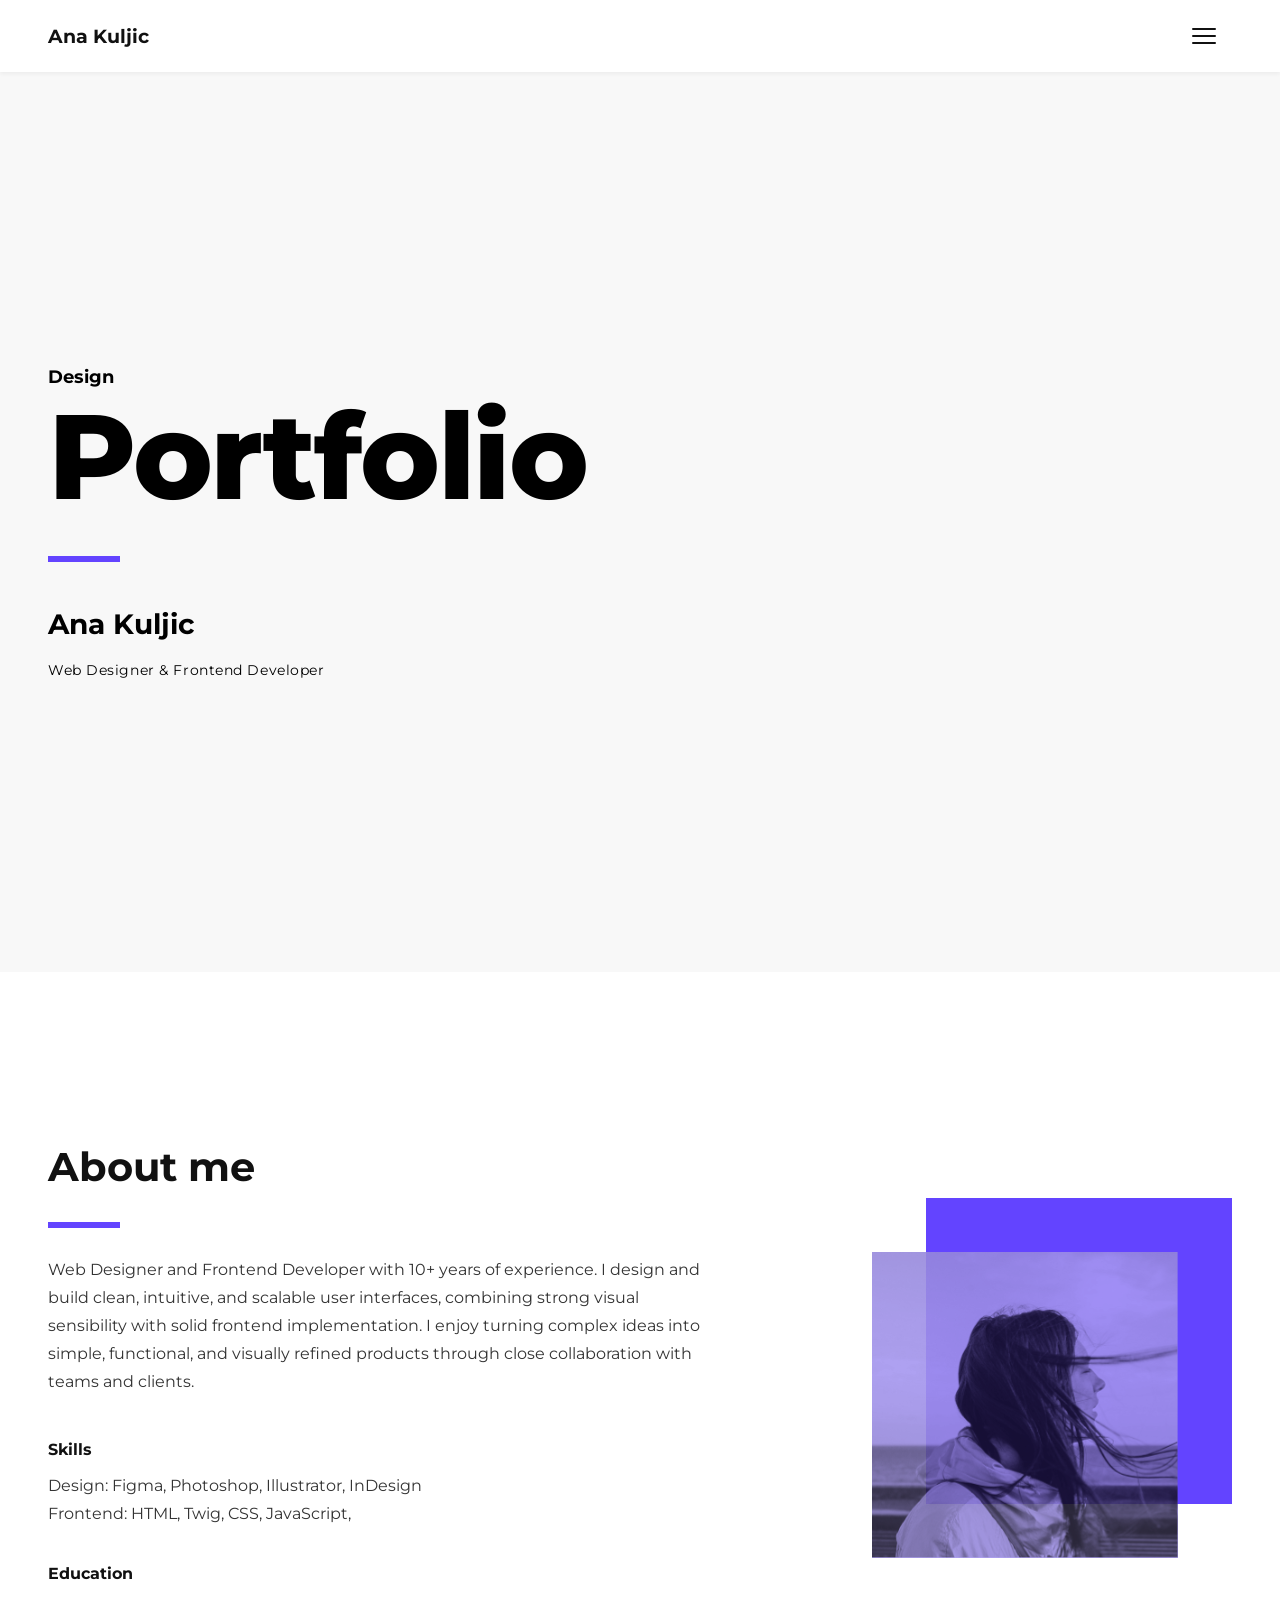
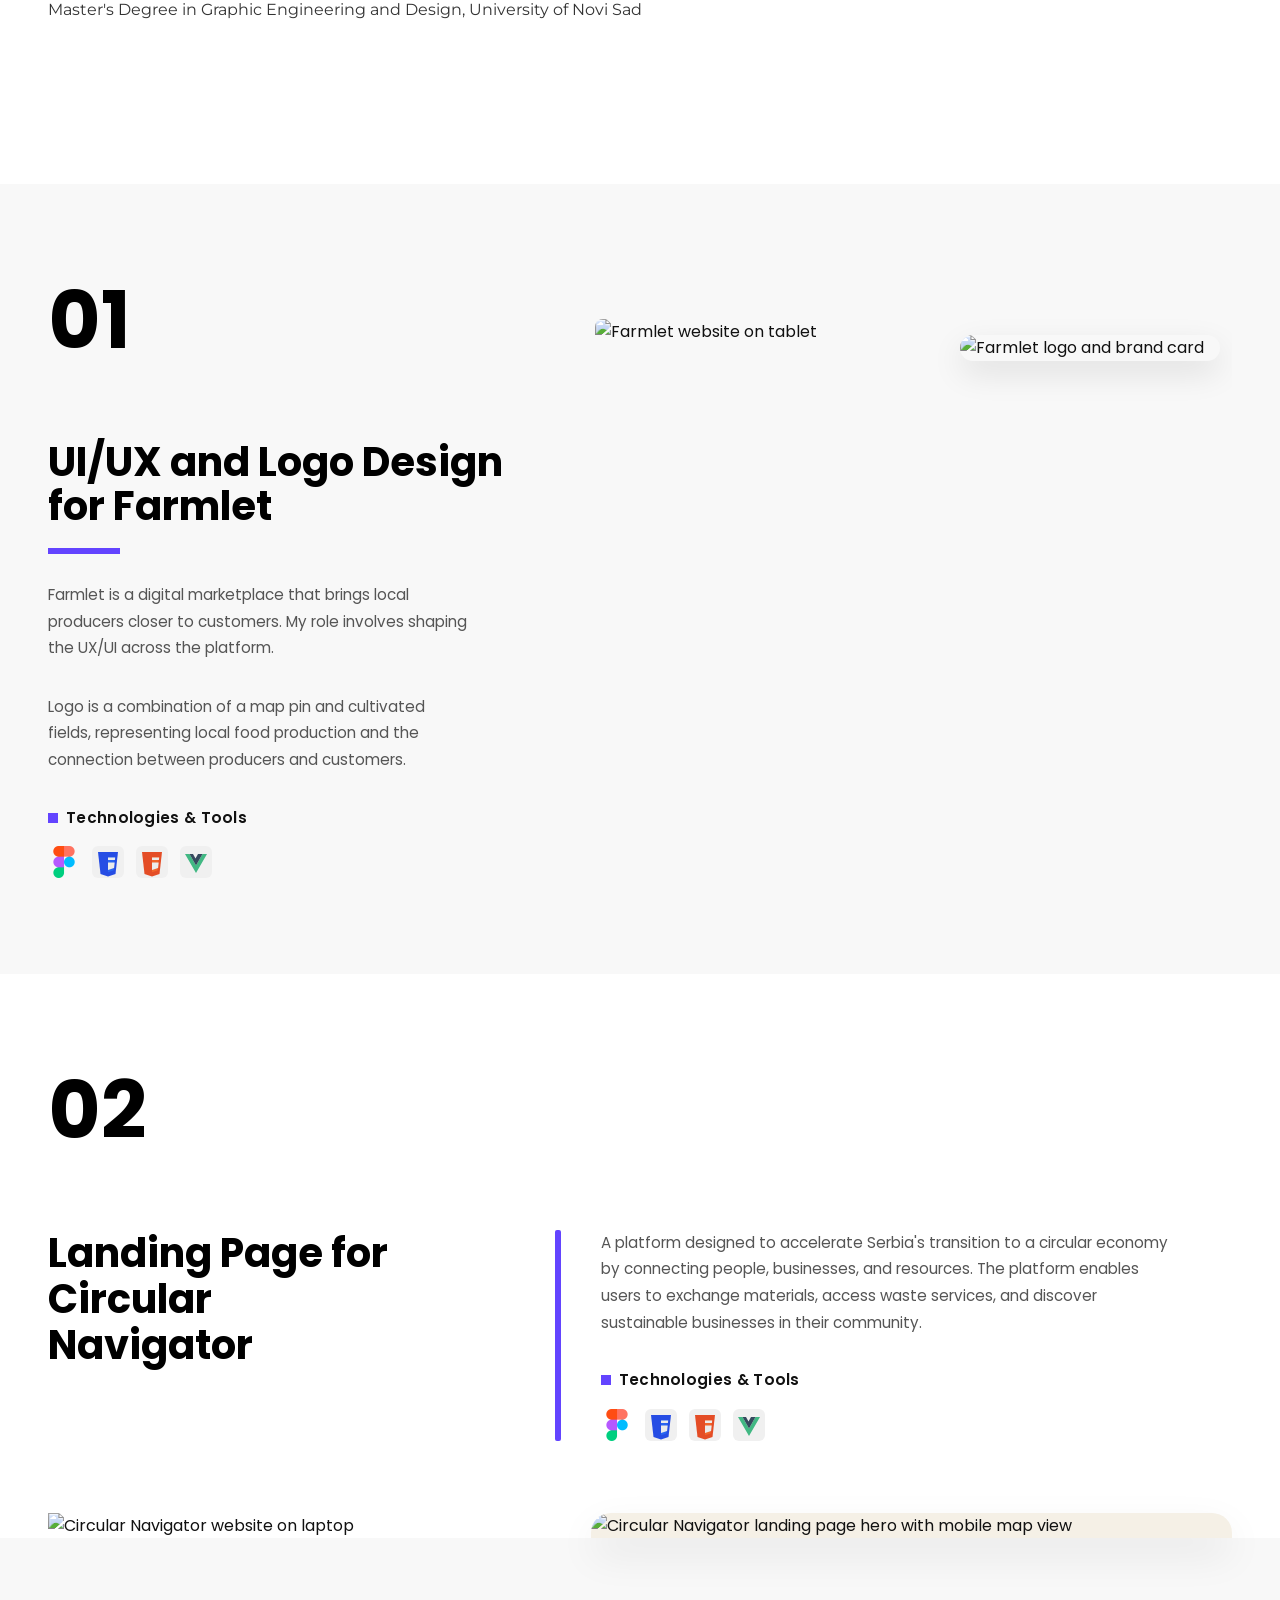
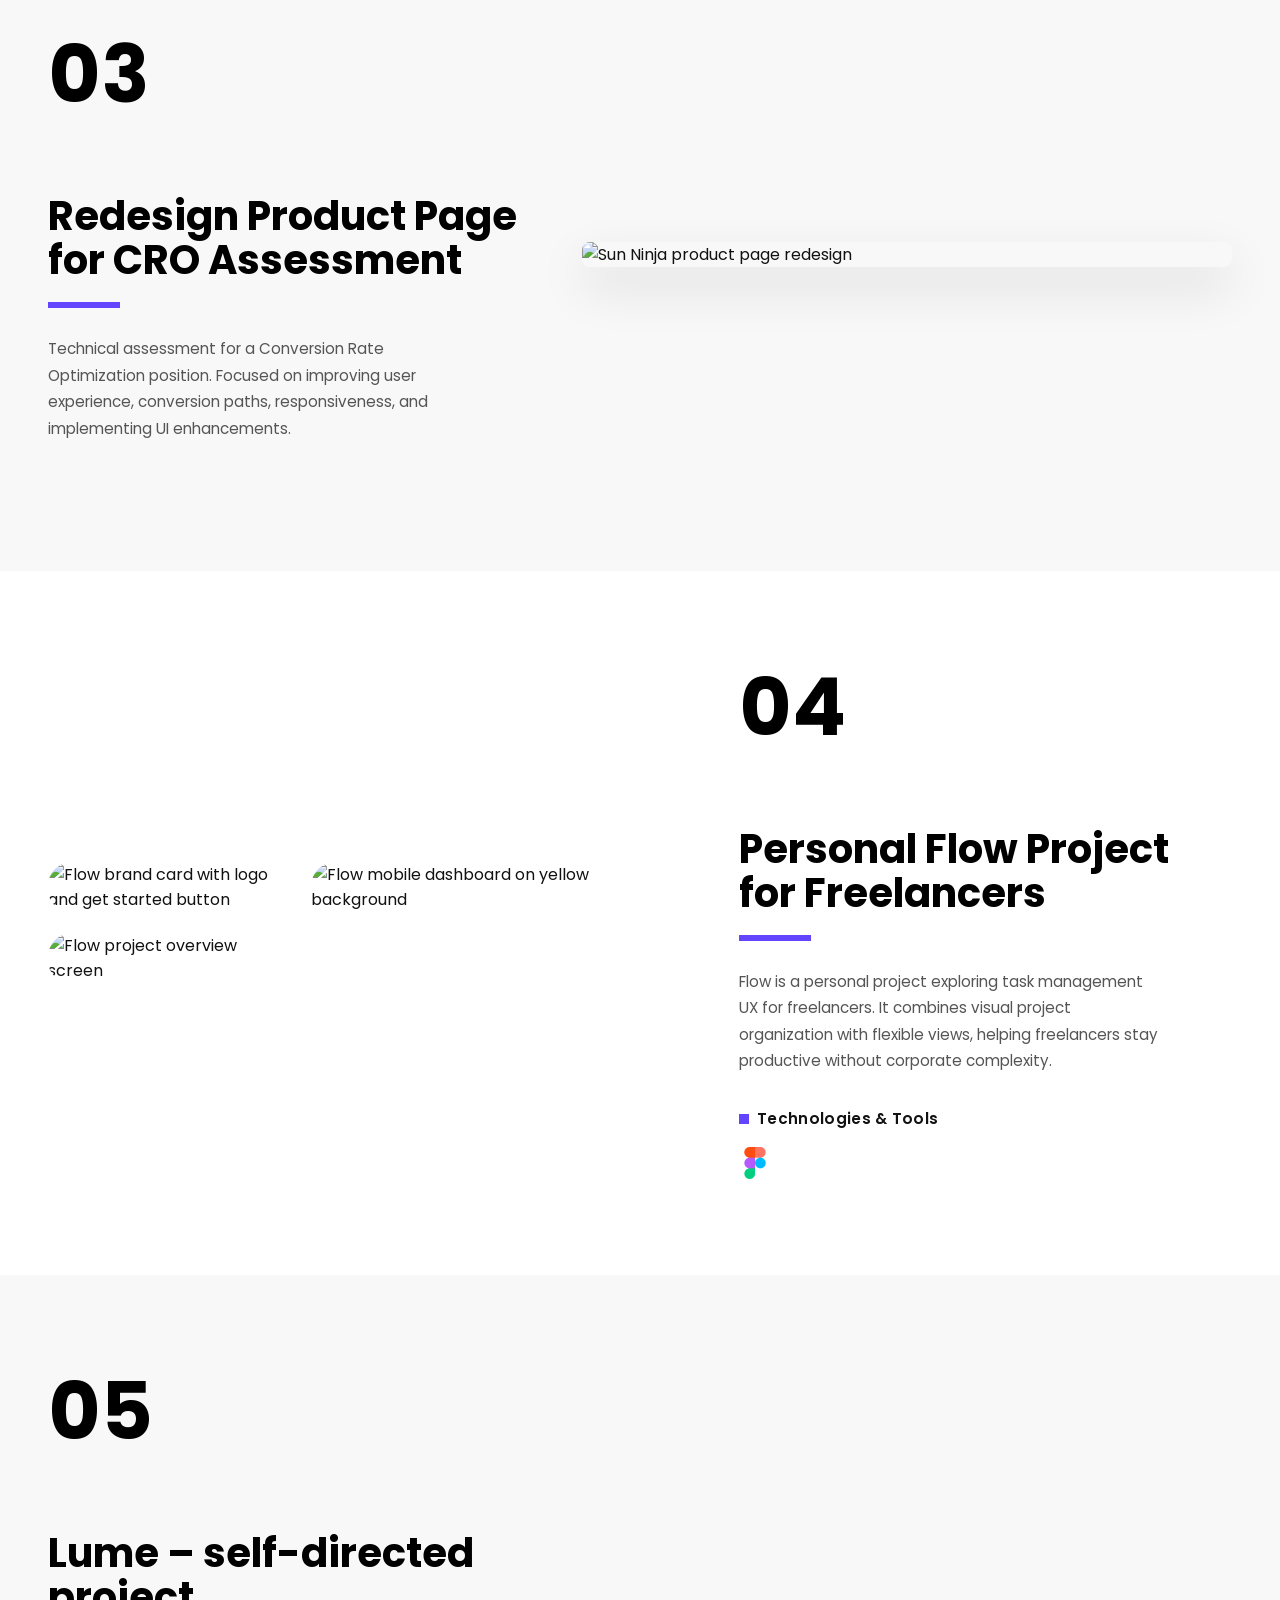
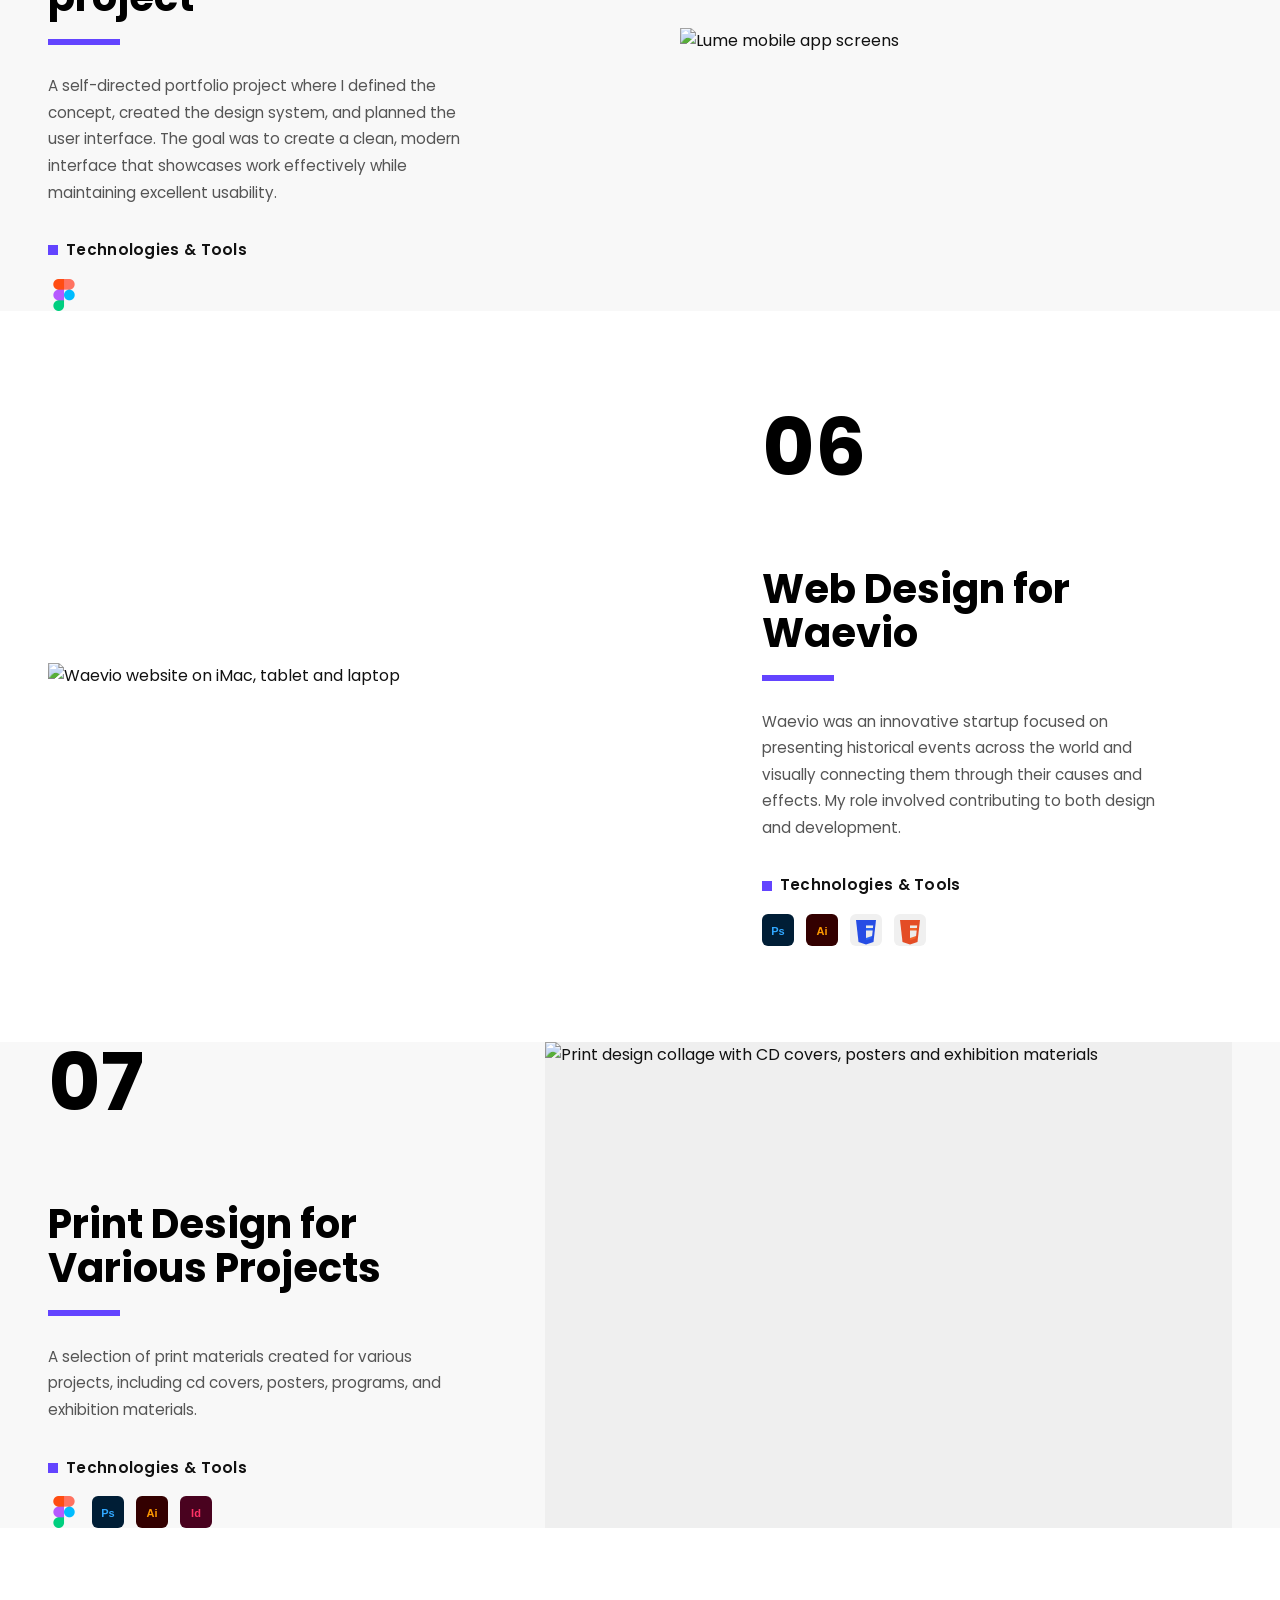
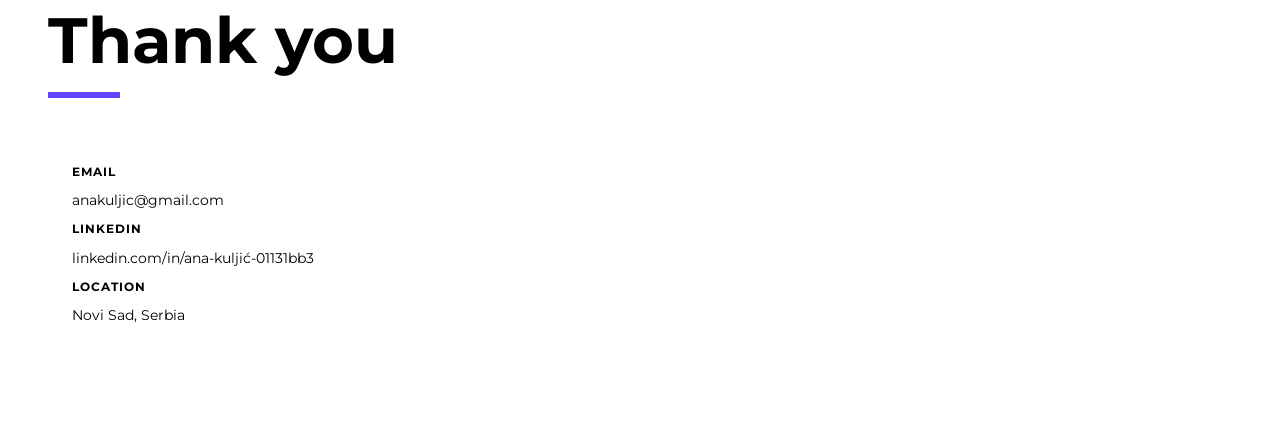
==== commit 695fc228: "Updated design for mobile." ====
--- a/index.html
+++ b/index.html
@@ -30,27 +30,22 @@
 
     <!-- Hero / Intro -->
     <header class="hero">
+        <div class="container">
         <p class="hero__label">Design</p>
         <h1 class="hero__title">Portfolio</h1>
         <span class="hero__accent" aria-hidden="true"></span>
         <p class="hero__name">Ana Kuljic</p>
         <p class="hero__role">Web Designer & Frontend Developer</p>
+        </div>
     </header>
 
     <!-- About Me -->
     <section id="about" class="section about">
-        <div class="about__header">
-            <h2>About me</h2>
-            <span class="about__line" aria-hidden="true"></span>
-        </div>
+        <div class="container">
         <div class="about__content">
-            <div class="about__image">
-                <div class="about__image-bg" aria-hidden="true"></div>
-                <div class="about__photo-wrap">
-                    <img src="images/about.svg" alt="Ana Kuljic" class="about__photo">
-                </div>
-            </div>
             <div class="about__text">
+                <h2 class="about__title">About me</h2>
+                <span class="about__accent" aria-hidden="true"></span>
                 <p class="about__bio">Web Designer and Frontend Developer with 10+ years of experience. I design and
                     build clean, intuitive, and scalable user interfaces, combining strong visual sensibility with solid
                     frontend implementation. I enjoy turning complex ideas into simple, functional, and visually refined
@@ -65,23 +60,89 @@
                     <p>Master's Degree in Graphic Engineering and Design, University of Novi Sad</p>
                 </div>
             </div>
+            <div class="about__image">
+                <div class="about__image-bg" aria-hidden="true"></div>
+                <div class="about__photo-wrap">
+                    <img src="images/about.svg" alt="Ana Kuljic" class="about__photo">
+                </div>
+            </div>
+        </div>
         </div>
     </section>
 
     <!-- Farmlet — Project 01 -->
     <section id="works" class="section work work--farmlet">
-        <div class="work__header">
-            <span class="work__number">01</span>
-            <span class="work__line" aria-hidden="true"></span>
-        </div>
-        <div class="work__content">
+        <div class="container">
+        
+        <div class="work__content work__content--farmlet">
             <div class="work__info work-reveal work-reveal--text">
-                <h2 class="work__title">Farmlet</h2>
+                <div class="work__header">
+                    <span class="work__number">01</span>
+                    <span class="work__line" aria-hidden="true"></span>
+                </div>
+                <h2 class="work__title work__title--farmlet">UI/UX and Logo Design for Farmlet</h2>
                 <span class="work__accent" aria-hidden="true"></span>
                 <p class="work__desc">Farmlet is a digital marketplace that brings local producers closer to customers.
-                    My role involves shaping the UX/UI across the platform — balancing product discovery, seller
-                    credibility, and location-based features to create a seamless buying experience.</p>
-
+                    My role involves shaping the UX/UI across the platform.</p>
+                <p class="work__desc">Logo is a combination of a map pin and cultivated fields, representing local food
+                    production and the connection between producers and customers.</p>
+                    <div class="work__meta">
+                        <h3 class="work__meta-title">
+                            <span class="work__bullet" aria-hidden="true"></span>
+                            Technologies &amp; Tools
+                        </h3>
+                        <ul class="work__tools">
+                            <li>
+                                <img src="images/icons/figma.svg" alt="Figma" width="32" height="32">
+                            </li>
+                            <li>
+                                <img src="images/icons/css3.svg" alt="CSS3" width="32" height="32">
+                            </li>
+                            <li>
+                                <img src="images/icons/html5.svg" alt="HTML5" width="32" height="32">
+                            </li>
+                            <li>
+                                <img src="images/icons/vue.svg" alt="Vue.js" width="32" height="32">
+                            </li>
+                        </ul>
+                    </div>
+            </div>
+
+            <div class="farmlet__showcase work-reveal work-reveal--media">
+                <div class="farmlet__tablet">
+                    <div class="farmlet__device-frame">
+                        <img src="images/farmlet-tablet.png" alt="Farmlet website on tablet">
+                    </div>
+                </div>
+                <div class="farmlet__brand-card">
+                    <img src="images/farmlet-brand-card.png" alt="Farmlet logo and brand card">
+                </div>
+                <div class="farmlet__phone-wrap">
+                    <!-- <div class="farmlet__phone-bg" aria-hidden="true"></div> -->
+                    <div class="farmlet__phone">
+                        <img src="images/farmlet-locations.png" alt="Farmlet mobile app">
+                    </div>
+                </div>
+            </div>
+        </div>
+        </div>
+    </section>
+
+    <!-- Circular Navigator — Project 02 -->
+    <section class="section work work--circular">
+        <div class="container">
+        <div class="work__header">
+            <span class="work__number">02</span>
+            <span class="work__line" aria-hidden="true"></span>
+        </div>
+
+        <div class="circular__intro work-reveal work-reveal--text">
+            <h2 class="work__title work__title--circular">Landing Page for Circular Navigator</h2>
+            <span class="circular__intro-vline" aria-hidden="true"></span>
+            <div class="circular__intro-content">
+                <p class="circular__intro-desc">A platform designed to accelerate Serbia's transition to a circular economy by
+                    connecting people, businesses, and resources. The platform enables users to exchange materials,
+                    access waste services, and discover sustainable businesses in their community.</p>
                 <div class="work__meta">
                     <h3 class="work__meta-title">
                         <span class="work__bullet" aria-hidden="true"></span>
@@ -102,93 +163,71 @@
                         </li>
                     </ul>
                 </div>
-
-                <div class="work__meta">
-                    <h3 class="work__meta-title">Typography</h3>
-                    <p class="work__typo-label">Headings, Body - Poppins</p>
-                    <div class="work__weights">
-                        <span>Regular</span>
-                        <span>Medium</span>
-                        <span>SemiBold</span>
-                        <span>Bold</span>
-                    </div>
-                    <p class="work__sample">"The quick brown fox jumps over the lazy dog."</p>
-                </div>
-
-                <div class="work__meta">
-                    <h3 class="work__meta-title">
-                        <span class="work__bullet" aria-hidden="true"></span>
-                        Color Palette
-                    </h3>
-                    <ul class="work__colors">
-                        <li>
-                            <span class="work__swatch" style="background:#4C996C"></span>
-                            <span class="work__hex">#4C996C</span>
-                        </li>
-                        <li>
-                            <span class="work__swatch" style="background:#96C5A3"></span>
-                            <span class="work__hex">#96C5A3</span>
-                        </li>
-                        <li>
-                            <span class="work__swatch" style="background:#E07A5F"></span>
-                            <span class="work__hex">#E07A5F</span>
-                        </li>
-                        <li>
-                            <span class="work__swatch" style="background:#FDC04C"></span>
-                            <span class="work__hex">#FDC04C</span>
-                        </li>
-                        <li>
-                            <span class="work__swatch" style="background:#7E7E7E"></span>
-                            <span class="work__hex">#7E7E7E</span>
-                        </li>
-                        <li>
-                            <span class="work__swatch" style="background:#232323"></span>
-                            <span class="work__hex">#232323</span>
-                        </li>
-                    </ul>
-                </div>
-            </div>
-
-            <div class="work__slider work-reveal work-reveal--media" data-work-slider>
-                <div class="work__slider-slides">
-                    <div class="work__slide is-active">
-                        <div class="work__device work__device--tablet">
-                            <div class="work__device-frame">
-                                <img src="images/farmlet-tablet.svg" alt="Farmlet tablet view">
-                            </div>
-                        </div>
-                    </div>
-                    <div class="work__slide">
-                        <div class="work__device work__device--laptop">
-                            <div class="work__device-frame">
-                                <img src="images/farmlet-laptop.svg" alt="Farmlet laptop view">
-                            </div>
-                            <div class="work__device-base" aria-hidden="true"></div>
-                        </div>
-                    </div>
-                </div>
-                <button class="work__slider-arrow" type="button" aria-label="Next image">
-                    <svg width="24" height="24" viewBox="0 0 24 24" fill="none" aria-hidden="true">
-                        <path d="M9 6l6 6-6 6" stroke="currentColor" stroke-width="2" stroke-linecap="round"
-                            stroke-linejoin="round" />
-                    </svg>
-                </button>
-            </div>
-        </div>
-    </section>
-
-    <!-- Fuelerate — Project 02 -->
-    <section class="section work work--scroll">
-        <div class="work__header">
-            <span class="work__number">02</span>
-            <span class="work__line" aria-hidden="true"></span>
-        </div>
-        <div class="work__content work__content--wide-mockup">
+            </div>
+        </div>
+
+        <div class="circular__showcase work-reveal work-reveal--media">
+            <div class="circular__laptop">
+                <img src="images/cicular-laptop-2.png" alt="Circular Navigator website on laptop">
+            </div>
+            <div class="circular__hero-card">
+                <img src="images/circular-landing.png" alt="Circular Navigator landing page hero with mobile map view">
+            </div>
+        </div>
+        </div>
+    </section>
+
+    <!-- Fuelerate — Project 03 -->
+    <section class="section work work--fuelerate">
+        <div class="container">
+        
+        <div class="work__content work__content--fuelerate">
             <div class="work__info work-reveal work-reveal--text">
-                <h2 class="work__title">Fuelerate CRO Test Assessment</h2>
+                <div class="work__header work__header--fuelerate">
+                    <span class="work__number">03</span>
+                    <span class="work__line" aria-hidden="true"></span>
+                </div>
+                <h2 class="work__title work__title--fuelerate">Redesign Product Page for CRO Assessment</h2>
                 <span class="work__accent" aria-hidden="true"></span>
                 <p class="work__desc">Technical assessment for a Conversion Rate Optimization position. Focused on
                     improving user experience, conversion paths, responsiveness, and implementing UI enhancements.</p>
+            </div>
+
+            <div class="fuelerate__mockup work-reveal work-reveal--media">
+                <img src="images/CRO-Page.png" alt="Sun Ninja product page redesign">
+            </div>
+        </div>
+        </div>
+    </section>
+
+    <!-- Flow — Project 04 -->
+    <section class="section work work--flow">
+        <div class="container">
+        <div class="flow__layout">
+            <div class="flow__gallery work-reveal work-reveal--media">
+                <div class="flow__cards">
+                    <div class="flow__card flow__card--brand">
+                        <img src="images/flow-logo.png" alt="Flow brand card with logo and get started button">
+                    </div>
+                    <div class="flow__card flow__card--project">
+                        <img src="images/flow-screen-2.png" alt="Flow project overview screen">
+                    </div>
+                </div>
+                <div class="flow__phone-panel">
+                    <img src="images/flow-screen-3.png" alt="Flow mobile dashboard on yellow background">
+                </div>
+            </div>
+
+            <div class="flow__info work-reveal work-reveal--text">
+                <div class="flow__header">
+                    <span class="work__number">04</span>
+                    <span class="work__line" aria-hidden="true"></span>
+                </div>
+                <h2 class="work__title work__title--flow">Personal Flow Project for Freelancers</h2>
+                <span class="work__accent" aria-hidden="true"></span>
+                <p class="work__desc">Flow is a personal project exploring task management UX for freelancers. It
+                    combines visual project organization with flexible views, helping freelancers stay productive without
+                    corporate complexity.</p>
 
                 <div class="work__meta">
                     <h3 class="work__meta-title">
@@ -201,92 +240,26 @@
                         </li>
                     </ul>
                 </div>
-
-                <div class="work__meta">
-                    <h3 class="work__meta-title">
-                        <span class="work__bullet" aria-hidden="true"></span>
-                        Color Palette
-                    </h3>
-                    <p class="work__palette-label">Main</p>
-                    <ul class="work__colors work__colors--main">
-                        <li>
-                            <span class="work__swatch work__swatch--main" style="background:#FFD029"></span>
-                            <span class="work__hex">#FFD029</span>
-                        </li>
-                        <li>
-                            <span class="work__swatch work__swatch--main" style="background:#F7F0EA"></span>
-                            <span class="work__hex">#F7F0EA</span>
-                        </li>
-                    </ul>
-                    <p class="work__palette-label">Others</p>
-                    <ul class="work__colors work__colors--others">
-                        <li>
-                            <span class="work__swatch work__swatch--other" style="background:#FFFFFF; border:1px solid #e0e0e0"></span>
-                            <span class="work__hex">#FFFFFF</span>
-                        </li>
-                        <li>
-                            <span class="work__swatch work__swatch--other" style="background:#333333"></span>
-                            <span class="work__hex">#333333</span>
-                        </li>
-                        <li>
-                            <span class="work__swatch work__swatch--other" style="background:#0F1F2A"></span>
-                            <span class="work__hex">#0F1F2A</span>
-                        </li>
-                    </ul>
-                </div>
-
-                <div class="work__meta">
-                    <h3 class="work__meta-title">
-                        <span class="work__bullet" aria-hidden="true"></span>
-                        Typography
-                    </h3>
-                    <div class="work__typo-block">
-                        <p class="work__typo-label">Headings — Playfair Display</p>
-                        <div class="work__weights">
-                            <span>Bold</span>
-                        </div>
-                        <p class="work__sample work__sample--serif">"Stay Cool. Stay Protected. Anywhere."</p>
-                    </div>
-                    <div class="work__typo-block">
-                        <p class="work__typo-label">Body — Open Sans</p>
-                        <div class="work__weights">
-                            <span>Regular</span>
-                            <span>SemiBold</span>
-                        </div>
-                        <p class="work__sample work__sample--sans">"The quick brown fox jumps over the lazy dog."</p>
-                    </div>
-                </div>
-
-                <div class="work__meta">
-                    <h3 class="work__meta-title">
-                        <span class="work__bullet" aria-hidden="true"></span>
-                        Design Goals
-                    </h3>
-                    <p class="work__goals">The goal of the redesign was to create a cleaner, more user-friendly
-                        experience by improving information hierarchy, increasing trust, and making key purchase decisions
-                        easier and faster.</p>
-                </div>
-            </div>
-
-            <div class="work__mockup-scroll work-reveal work-reveal--media">
-                <img src="images/fuelerate-mockup.svg" alt="Sun Ninja landing page redesign">
-            </div>
-        </div>
-    </section>
-
-    <!-- Circular Navigator — Project 03 -->
-    <section class="section work work--scroll">
-        <div class="work__header">
-            <span class="work__number">03</span>
-            <span class="work__line" aria-hidden="true"></span>
-        </div>
-        <div class="work__content work__content--wide-mockup">
-            <div class="work__info work-reveal work-reveal--text">
-                <h2 class="work__title">Circular navigator</h2>
+            </div>
+        </div>
+
+        </div>
+    </section>
+
+    <!-- Lume — Project 05 -->
+    <section class="section work work--lume">
+        <div class="container">
+        <div class="lume__layout">
+            <div class="lume__info work-reveal work-reveal--text">
+                <div class="lume__header">
+                    <span class="work__number">05</span>
+                    <span class="work__line" aria-hidden="true"></span>
+                </div>
+                <h2 class="work__title work__title--lume">Lume – self-directed project</h2>
                 <span class="work__accent" aria-hidden="true"></span>
-                <p class="work__desc">A platform designed to accelerate Serbia's transition to a circular economy by
-                    connecting people, businesses, and resources. The platform enables users to exchange materials,
-                    access waste services, and discover sustainable businesses in their community.</p>
+                <p class="work__desc">A self-directed portfolio project where I defined the concept, created the
+                    design system, and planned the user interface. The goal was to create a clean, modern interface
+                    that showcases work effectively while maintaining excellent usability.</p>
 
                 <div class="work__meta">
                     <h3 class="work__meta-title">
@@ -297,281 +270,40 @@
                         <li>
                             <img src="images/icons/figma.svg" alt="Figma" width="32" height="32">
                         </li>
-                        <li>
-                            <img src="images/icons/css3.svg" alt="CSS3" width="32" height="32">
-                        </li>
-                        <li>
-                            <img src="images/icons/html5.svg" alt="HTML5" width="32" height="32">
-                        </li>
-                        <li>
-                            <img src="images/icons/vue.svg" alt="Vue.js" width="32" height="32">
-                        </li>
                     </ul>
                 </div>
-
-                <div class="work__meta">
-                    <h3 class="work__meta-title">
-                        <span class="work__bullet" aria-hidden="true"></span>
-                        Color Palette
-                    </h3>
-                    <p class="work__palette-label">Main</p>
-                    <ul class="work__colors work__colors--main">
-                        <li>
-                            <span class="work__swatch work__swatch--main" style="background:#175D37"></span>
-                            <span class="work__hex">#175D37</span>
-                        </li>
-                        <li>
-                            <span class="work__swatch work__swatch--main" style="background:#F7D275"></span>
-                            <span class="work__hex">#F7D275</span>
-                        </li>
-                    </ul>
-                    <p class="work__palette-label">Neutrals</p>
-                    <ul class="work__colors work__colors--neutrals">
-                        <li>
-                            <span class="work__swatch work__swatch--other" style="background:#FFFFFF; border:1px solid #e0e0e0"></span>
-                            <span class="work__hex">#FFFFFF</span>
-                        </li>
-                        <li>
-                            <span class="work__swatch work__swatch--other" style="background:#D9D9D9"></span>
-                            <span class="work__hex">#D9D9D9</span>
-                        </li>
-                        <li>
-                            <span class="work__swatch work__swatch--other" style="background:#545554"></span>
-                            <span class="work__hex">#545554</span>
-                        </li>
-                        <li>
-                            <span class="work__swatch work__swatch--other" style="background:#000000"></span>
-                            <span class="work__hex">#000000</span>
-                        </li>
-                    </ul>
-                    <p class="work__palette-label">Others</p>
-                    <ul class="work__colors work__colors--others">
-                        <li>
-                            <span class="work__swatch work__swatch--other" style="background:#F5F0E6"></span>
-                            <span class="work__hex">#F5F0E6</span>
-                        </li>
-                        <li>
-                            <span class="work__swatch work__swatch--other" style="background:#FFF3D6"></span>
-                            <span class="work__hex">#FFF3D6</span>
-                        </li>
-                        <li>
-                            <span class="work__swatch work__swatch--other" style="background:#E8F4FC"></span>
-                            <span class="work__hex">#E8F4FC</span>
-                        </li>
-                        <li>
-                            <span class="work__swatch work__swatch--other" style="background:#D9EDE4"></span>
-                            <span class="work__hex">#D9EDE4</span>
-                        </li>
-                        <li>
-                            <span class="work__swatch work__swatch--other" style="background:#E0EEF5"></span>
-                            <span class="work__hex">#E0EEF5</span>
-                        </li>
-                        <li>
-                            <span class="work__swatch work__swatch--other" style="background:#C8E6D0"></span>
-                            <span class="work__hex">#C8E6D0</span>
-                        </li>
-                    </ul>
-                </div>
-
-                <div class="work__meta">
-                    <h3 class="work__meta-title">
-                        <span class="work__bullet" aria-hidden="true"></span>
-                        Typography
-                    </h3>
-                    <div class="work__typo-block">
-                        <p class="work__typo-label">Headings — Unbounded</p>
-                        <div class="work__weights">
-                            <span>Bold</span>
-                        </div>
-                        <p class="work__sample work__sample--unbounded">"Driving the Transition to a Circular Economy"</p>
-                    </div>
-                    <div class="work__typo-block">
-                        <p class="work__typo-label">Body — Karla</p>
-                        <div class="work__weights">
-                            <span>Regular</span>
-                            <span>SemiBold</span>
-                        </div>
-                        <p class="work__sample work__sample--karla">"The quick brown fox jumps over the lazy dog."</p>
-                    </div>
-                </div>
-
-                <div class="work__meta">
-                    <h3 class="work__meta-title">
-                        <span class="work__bullet" aria-hidden="true"></span>
-                        Design Goals
-                    </h3>
-                    <p class="work__goals">Create an inviting, approachable platform that makes circular economy
-                        participation feel simple and rewarding for all user types.</p>
-                </div>
-            </div>
-
-            <div class="work__mockup-scroll work-reveal work-reveal--media">
-                <img src="images/circular-navigator-mockup.svg" alt="Circular Navigator landing page">
-            </div>
-        </div>
-    </section>
-
-    <!-- Flow — Project 04 -->
-    <section class="section work work--flow">
-        <div class="work__header">
-            <span class="work__number">04</span>
-            <span class="work__line" aria-hidden="true"></span>
-        </div>
-        <div class="work__content work__content--phones">
+            </div>
+
+            <div class="lume__screens work-reveal work-reveal--media">
+                <picture>
+                    <source media="(max-width: 960px)" srcset="images/lume-screens-mobile.png">
+                    <img src="images/lume-screens.png" alt="Lume mobile app screens">
+                </picture>
+            </div>
+        </div>
+
+        </div>
+    </section>
+
+
+    <!-- Waevio — Project 06 -->
+    <section class="section work work--waevio">
+        <div class="container">
+        <div class="work__content work__content--waevio">
+            <div class="waevio__screens work-reveal work-reveal--media">
+                <img src="images/waevio-screens.png" alt="Waevio website on iMac, tablet and laptop">
+            </div>
+
             <div class="work__info work-reveal work-reveal--text">
-                <h2 class="work__title">Flow</h2>
+                <div class="waevio__header">
+                    <span class="work__number">06</span>
+                    <span class="work__line" aria-hidden="true"></span>
+                </div>
+                <h2 class="work__title work__title--waevio">Web Design for Waevio</h2>
                 <span class="work__accent" aria-hidden="true"></span>
-                <p class="work__desc">Flow is a personal project exploring task management UX for freelancers. It
-                    combines visual project organization with flexible views, helping freelancers stay productive without
-                    corporate complexity. Simple enough for daily use, powerful enough for multiple client projects.</p>
-
-                <div class="work__meta">
-                    <h3 class="work__meta-title">
-                        <span class="work__bullet" aria-hidden="true"></span>
-                        Technologies &amp; Tools
-                    </h3>
-                    <ul class="work__tools">
-                        <li>
-                            <img src="images/icons/figma.svg" alt="Figma" width="32" height="32">
-                        </li>
-                    </ul>
-                </div>
-
-                <div class="work__meta">
-                    <h3 class="work__meta-title">Typography</h3>
-                    <p class="work__typo-label">Headings, Body — Inter</p>
-                    <div class="work__weights">
-                        <span>Regular</span>
-                        <span>Medium</span>
-                        <span>SemiBold</span>
-                        <span>Bold</span>
-                    </div>
-                    <p class="work__sample work__sample--inter">"The quick brown fox jumps over the lazy dog."</p>
-                </div>
-
-                <div class="work__meta">
-                    <h3 class="work__meta-title">
-                        <span class="work__bullet" aria-hidden="true"></span>
-                        Color Palette
-                    </h3>
-                    <ul class="work__colors">
-                        <li>
-                            <span class="work__swatch" style="background:#5D5FEF"></span>
-                            <span class="work__hex">#5D5FEF</span>
-                        </li>
-                        <li>
-                            <span class="work__swatch" style="background:#A5A6F6"></span>
-                            <span class="work__hex">#A5A6F6</span>
-                        </li>
-                        <li>
-                            <span class="work__swatch" style="background:#E0E0FF"></span>
-                            <span class="work__hex">#E0E0FF</span>
-                        </li>
-                        <li>
-                            <span class="work__swatch" style="background:#F2C94C"></span>
-                            <span class="work__hex">#F2C94C</span>
-                        </li>
-                        <li>
-                            <span class="work__swatch" style="background:#F2994A"></span>
-                            <span class="work__hex">#F2994A</span>
-                        </li>
-                        <li>
-                            <span class="work__swatch" style="background:#E0E0E0"></span>
-                            <span class="work__hex">#E0E0E0</span>
-                        </li>
-                        <li>
-                            <span class="work__swatch" style="background:#333333"></span>
-                            <span class="work__hex">#333333</span>
-                        </li>
-                    </ul>
-                </div>
-
-                <div class="work__meta">
-                    <h3 class="work__meta-title">
-                        <span class="work__bullet" aria-hidden="true"></span>
-                        Design Goals
-                    </h3>
-                    <ol class="work__goals-list">
-                        <li>
-                            <strong>Speed First</strong> — Focuses on fast, friction-free interactions, allowing users
-                            to add a task in under 5 seconds.
-                        </li>
-                        <li>
-                            <strong>Visual Flexibility</strong> — Focuses on easy switching between list and board views
-                            to match different workflows.
-                        </li>
-                    </ol>
-                </div>
-            </div>
-
-            <div class="work__slider work-reveal work-reveal--media" data-work-slider>
-                <div class="work__slider-slides">
-                    <div class="work__slide is-active">
-                        <div class="work__phone">
-                            <div class="work__phone-frame">
-                                <img src="images/flow-screen-1.svg" alt="Flow dashboard screen">
-                            </div>
-                        </div>
-                    </div>
-                    <div class="work__slide">
-                        <div class="work__phone">
-                            <div class="work__phone-frame">
-                                <img src="images/flow-screen-2.svg" alt="Flow profile screen">
-                            </div>
-                        </div>
-                    </div>
-                    <div class="work__slide">
-                        <div class="work__phone">
-                            <div class="work__phone-frame">
-                                <img src="images/flow-screen-3.svg" alt="Flow projects screen">
-                            </div>
-                        </div>
-                    </div>
-                    <div class="work__slide">
-                        <div class="work__phone">
-                            <div class="work__phone-frame">
-                                <img src="images/flow-screen-4.svg" alt="Flow tasks screen">
-                            </div>
-                        </div>
-                    </div>
-                </div>
-                <button class="work__slider-arrow" type="button" aria-label="Next image">
-                    <svg width="24" height="24" viewBox="0 0 24 24" fill="none" aria-hidden="true">
-                        <path d="M9 6l6 6-6 6" stroke="currentColor" stroke-width="2" stroke-linecap="round"
-                            stroke-linejoin="round" />
-                    </svg>
-                </button>
-            </div>
-        </div>
-
-        <!-- <div class="work__wireframes">
-            <h3 class="work__meta-title">
-                <span class="work__bullet" aria-hidden="true"></span>
-                Wireframes and First Time User Flow
-            </h3>
-            <div class="work__wireframes-panel">
-                <img src="images/flow-wireframes.svg" alt="Flow wireframes and user flow">
-            </div>
-        </div> -->
-    </section>
-
-    <!-- Lume — Project 05 -->
-    <section class="section work work--lume">
-        <div class="work__header">
-            <span class="work__number">05</span>
-            <span class="work__line" aria-hidden="true"></span>
-        </div>
-        <div class="work__lume-grid">
-            <div class="work__lume-info work-reveal work-reveal--text">
-                <div class="work__lume-intro">
-                    <h2 class="work__title">Lume</h2>
-                    <span class="work__accent" aria-hidden="true"></span>
-                    <p class="work__desc">A self-directed portfolio project where I defined the concept, created the
-                        design system, and planned the user interface. The goal was to create a clean, modern interface
-                        that showcases work effectively while maintaining excellent usability.</p>
-                </div>
-
-                <div class="work__lume-specs">
+                <p class="work__desc">Waevio was an innovative startup focused on presenting historical events across
+                    the world and visually connecting them through their causes and effects. My role involved
+                    contributing to both design and development.</p>
                     <div class="work__meta">
                         <h3 class="work__meta-title">
                             <span class="work__bullet" aria-hidden="true"></span>
@@ -579,268 +311,95 @@
                         </h3>
                         <ul class="work__tools">
                             <li>
-                                <img src="images/icons/figma.svg" alt="Figma" width="32" height="32">
+                                <img src="images/icons/photoshop.svg" alt="Photoshop" width="32" height="32">
+                            </li>
+                            <li>
+                                <img src="images/icons/illustrator.svg" alt="Illustrator" width="32" height="32">
+                            </li>
+                            <li>
+                                <img src="images/icons/css3.svg" alt="CSS" width="32" height="32">
+                            </li>
+                            <li>
+                                <img src="images/icons/html5.svg" alt="HTML" width="32" height="32">
                             </li>
                         </ul>
                     </div>
-
-                    <div class="work__meta">
-                        <h3 class="work__meta-title">Typography</h3>
-                        <p class="work__typo-label">Headings, Body — Inter</p>
-                        <div class="work__weights">
-                            <span>Regular</span>
-                            <span>Medium</span>
-                            <span>SemiBold</span>
-                            <span>Bold</span>
-                        </div>
-                        <p class="work__sample work__sample--inter">"The quick brown fox jumps over the lazy dog."</p>
-                    </div>
+            </div>
+        </div>
+        </div>
+    </section>
+
+    <!-- Print Design — Project 07 -->
+    <section class="section work work--print">
+        <div class="container print__container">
+        <div class="print__layout">
+            <div class="print__left work-reveal work-reveal--text">
+                <div class="work__header work__header--print">
+                    <span class="work__number">07</span>
+                    <span class="work__line" aria-hidden="true"></span>
+                </div>
+                <div class="work__info">
+                    <h2 class="work__title work__title--print">Print Design for Various Projects</h2>
+                    <span class="work__accent" aria-hidden="true"></span>
+                    <p class="work__desc">A selection of print materials created for various projects, including cd covers,
+                        posters, programs, and exhibition materials.</p>
 
                     <div class="work__meta">
                         <h3 class="work__meta-title">
                             <span class="work__bullet" aria-hidden="true"></span>
-                            Color Palette
+                            Technologies &amp; Tools
                         </h3>
-                        <ul class="work__colors">
-                            <li>
-                                <span class="work__swatch" style="background:#BD5A4B"></span>
-                                <span class="work__hex">#BD5A4B</span>
-                            </li>
-                            <li>
-                                <span class="work__swatch" style="background:#F8F3F0"></span>
-                                <span class="work__hex">#F8F3F0</span>
-                            </li>
-                            <li>
-                                <span class="work__swatch" style="background:#FFFFFF; border:1px solid #e0e0e0"></span>
-                                <span class="work__hex">#FFFFFF</span>
-                            </li>
-                            <li>
-                                <span class="work__swatch" style="background:#A8A8A8"></span>
-                                <span class="work__hex">#A8A8A8</span>
-                            </li>
-                            <li>
-                                <span class="work__swatch" style="background:#41422F"></span>
-                                <span class="work__hex">#41422F</span>
+                        <ul class="work__tools">
+                            <li>
+                                <img src="images/icons/figma.svg" alt="Figma" width="32" height="32">
+                            </li>
+                            <li>
+                                <img src="images/icons/photoshop.svg" alt="Photoshop" width="32" height="32">
+                            </li>
+                            <li>
+                                <img src="images/icons/illustrator.svg" alt="Illustrator" width="32" height="32">
+                            </li>
+                            <li>
+                                <img src="images/icons/indesign.svg" alt="InDesign" width="32" height="32">
                             </li>
                         </ul>
                     </div>
-
-                    <div class="work__meta">
-                        <h3 class="work__meta-title">
-                            <span class="work__bullet" aria-hidden="true"></span>
-                            Design Goals
-                        </h3>
-                        <p class="work__goals">The design goal was to create a clean, modern interface that emphasizes
-                            simplicity, clarity, and an intuitive user experience.</p>
-                    </div>
-                </div>
-            </div>
-
-            <div class="work__slider work-reveal work-reveal--media" data-work-slider>
-                <div class="work__slider-slides">
-                    <div class="work__slide is-active">
-                        <img src="images/lume-screen-1.svg" alt="Lume home screen">
-                    </div>
-                    <div class="work__slide">
-                        <img src="images/lume-screen-2.svg" alt="Lume product detail screen">
-                    </div>
-                    <div class="work__slide">
-                        <img src="images/lume-screen-3.svg" alt="Lume product list screen">
-                    </div>
-                    <div class="work__slide">
-                        <img src="images/lume-screen-4.svg" alt="Lume cart screen">
-                    </div>
-                </div>
-                <button class="work__slider-arrow" type="button" aria-label="Next image">
-                    <svg width="24" height="24" viewBox="0 0 24 24" fill="none" aria-hidden="true">
-                        <path d="M9 6l6 6-6 6" stroke="currentColor" stroke-width="2" stroke-linecap="round"
-                            stroke-linejoin="round" />
-                    </svg>
-                </button>
-            </div>
-        </div>
-    </section>
-
-    <!-- Proconnecter — Project 06 -->
-    <section class="section work work--proconnecter">
-        <div class="work__header">
-            <span class="work__number">06</span>
-            <span class="work__line" aria-hidden="true"></span>
-        </div>
-        <div class="work__content">
-            <div class="work__info work-reveal work-reveal--text">
-                <h2 class="work__title">Proconnecter</h2>
-                <span class="work__accent" aria-hidden="true"></span>
-                <p class="work__desc">Proconnecter was a platform for recruiters and hiring teams. I collaborated closely
-                    with the client and our internal team through regular meetings to define requirements and understand
-                    the product vision. Based on these discussions, I translated design concepts into responsive,
-                    functional frontend components.</p>
-
-                <div class="work__meta">
-                    <h3 class="work__meta-title">
-                        <span class="work__bullet" aria-hidden="true"></span>
-                        Technologies &amp; Tools
-                    </h3>
-                    <ul class="work__tools">
-                        <li>
-                            <img src="images/icons/photoshop.svg" alt="Photoshop" width="32" height="32">
-                        </li>
-                        <li>
-                            <img src="images/icons/illustrator.svg" alt="Illustrator" width="32" height="32">
-                        </li>
-                        <li>
-                            <img src="images/icons/css3.svg" alt="CSS" width="32" height="32">
-                        </li>
-                        <li>
-                            <img src="images/icons/html5.svg" alt="HTML" width="32" height="32">
-                        </li>
-                        <li>
-                            <img src="images/icons/javascript.svg" alt="JavaScript" width="32" height="32">
-                        </li>
-                    </ul>
-                </div>
-            </div>
-
-            <div class="work__devices-pro work-reveal work-reveal--media">
-                <div class="work__device-pro work__device-pro--monitor">
-                    <div class="work__device-frame work__device-frame--monitor">
-                        <img src="images/proconnecter-monitor.svg" alt="Proconnecter desktop landing page">
-                    </div>
-                    <div class="work__monitor-stand" aria-hidden="true"></div>
-                </div>
-                <div class="work__device-pro work__device-pro--laptop">
-                    <div class="work__device-frame">
-                        <img src="images/proconnecter-laptop.svg" alt="Proconnecter dashboard on laptop">
-                    </div>
-                    <div class="work__device-base" aria-hidden="true"></div>
-                </div>
-                <div class="work__device-pro work__device-pro--phone">
-                    <div class="work__phone-frame">
-                        <img src="images/proconnecter-phone.svg" alt="Proconnecter mobile view">
-                    </div>
-                </div>
-            </div>
-        </div>
-    </section>
-
-    <!-- Waevio — Project 07 -->
-    <section class="section work work--waevio">
-        <div class="work__header">
-            <span class="work__number">07</span>
-            <span class="work__line" aria-hidden="true"></span>
-        </div>
-        <div class="work__content">
-            <div class="work__info work-reveal work-reveal--text">
-                <h2 class="work__title">Waevio</h2>
-                <span class="work__accent" aria-hidden="true"></span>
-                <p class="work__desc">Waevio was an innovative startup focused on presenting historical events across
-                    the world and visually connecting them through their causes and effects. My role involved
-                    contributing to both design and development: I created UI elements and visual concepts for specific
-                    sections of the platform, and implemented selected parts of the frontend to ensure a clear and
-                    intuitive user interface.</p>
-
-                <div class="work__meta">
-                    <h3 class="work__meta-title">
-                        <span class="work__bullet" aria-hidden="true"></span>
-                        Technologies &amp; Tools
-                    </h3>
-                    <ul class="work__tools">
-                        <li>
-                            <img src="images/icons/photoshop.svg" alt="Photoshop" width="32" height="32">
-                        </li>
-                        <li>
-                            <img src="images/icons/illustrator.svg" alt="Illustrator" width="32" height="32">
-                        </li>
-                        <li>
-                            <img src="images/icons/css3.svg" alt="CSS" width="32" height="32">
-                        </li>
-                        <li>
-                            <img src="images/icons/html5.svg" alt="HTML" width="32" height="32">
-                        </li>
-                    </ul>
-                </div>
-            </div>
-
-            <div class="work__devices-waevio work-reveal work-reveal--media">
-                <div class="work__device-waevio work__device-waevio--imac">
-                    <div class="work__device-frame work__device-frame--monitor">
-                        <img src="images/waevio-imac.svg" alt="Waevio desktop profile page">
-                    </div>
-                    <div class="work__monitor-stand" aria-hidden="true"></div>
-                </div>
-                <div class="work__device-waevio work__device-waevio--tablet">
-                    <div class="work__device-frame work__device-frame--tablet">
-                        <img src="images/waevio-tablet.svg" alt="Waevio tablet view">
-                    </div>
-                </div>
-                <div class="work__device-waevio work__device-waevio--laptop">
-                    <div class="work__device-frame">
-                        <img src="images/waevio-laptop.svg" alt="Waevio laptop profile view">
-                    </div>
-                    <div class="work__device-base" aria-hidden="true"></div>
-                </div>
-            </div>
-        </div>
-    </section>
-
-    <!-- Print Design — Project 08 -->
-    <section class="section work work--print">
-        <div class="work__header">
-            <span class="work__number">08</span>
-            <span class="work__line" aria-hidden="true"></span>
-        </div>
-        <div class="work__content">
-            <div class="work__info work-reveal work-reveal--text">
-                <h2 class="work__title">Print Design</h2>
-                <span class="work__accent" aria-hidden="true"></span>
-                <p class="work__desc">A selection of print materials created for various projects, including cd covers,
-                    posters, programs, and exhibition materials. Each piece was designed with careful attention to
-                    typography, composition, and visual hierarchy.</p>
-
-                <div class="work__meta">
-                    <h3 class="work__meta-title">
-                        <span class="work__bullet" aria-hidden="true"></span>
-                        Technologies &amp; Tools
-                    </h3>
-                    <ul class="work__tools">
-                        <li>
-                            <img src="images/icons/figma.svg" alt="Figma" width="32" height="32">
-                        </li>
-                        <li>
-                            <img src="images/icons/photoshop.svg" alt="Photoshop" width="32" height="32">
-                        </li>
-                        <li>
-                            <img src="images/icons/illustrator.svg" alt="Illustrator" width="32" height="32">
-                        </li>
-                        <li>
-                            <img src="images/icons/indesign.svg" alt="InDesign" width="32" height="32">
-                        </li>
-                    </ul>
-                </div>
-            </div>
-
-            <div class="work__gallery work-reveal work-reveal--media">
-                <img class="work__gallery-item" src="images/print-dreamcraft-1.svg" alt="Dreamcraft CD cover design">
-                <img class="work__gallery-item" src="images/print-dreamcraft-2.svg" alt="Dreamcraft grid cover design">
-                <img class="work__gallery-item" src="images/print-dreamcraft-3.svg" alt="Dreamcraft diving cover design">
-                <img class="work__gallery-item work__gallery-item--tall" src="images/print-poster-logistic.svg"
-                    alt="Logistic Summer School poster">
-                <img class="work__gallery-item work__gallery-item--wide" src="images/print-exhibition.svg"
-                    alt="Exhibition program design">
-            </div>
+                </div>
+            </div>
+
+            <div class="print__showcase work-reveal work-reveal--media">
+                <img src="images/print-design.png" alt="Print design collage with CD covers, posters and exhibition materials">
+            </div>
+        </div>
         </div>
     </section>
 
     <!-- Thank you -->
     <section id="contact" class="section thankyou">
+        <div class="container">
         <div class="thankyou__header">
             <h2>Thank you</h2>
-            <span class="thankyou__line" aria-hidden="true"></span>
+            <!-- <span class="thankyou__line" aria-hidden="true"></span> -->
         </div>
         <span class="thankyou__accent" aria-hidden="true"></span>
         <div class="thankyou__email">
-            <p class="thankyou__label">EMAIL</p>
+            <p class="thankyou__label">
+                <img src="images/icons/mail.svg" alt="" class="thankyou__label-icon" width="16" height="16" aria-hidden="true">
+                EMAIL
+            </p>
             <a href="mailto:anakuljic@gmail.com">anakuljic@gmail.com</a>
+            <p class="thankyou__label linkedin">
+                <img src="images/icons/linkedin.svg" alt="" class="thankyou__label-icon" width="16" height="16" aria-hidden="true">
+                LINKEDIN
+            </p>
+            <a href="https://www.linkedin.com/in/ana-kulji%C4%87-01131bb3" target="_blank" rel="noopener noreferrer">linkedin.com/in/ana-kuljić-01131bb3</a>
+
+            <p class="thankyou__label location">
+                <img src="images/icons/location.svg" alt="" class="thankyou__label-icon" width="16" height="16" aria-hidden="true">
+                LOCATION
+            </p>
+            <p class="thankyou__location">Novi Sad, Serbia</p>
+           </div>
         </div>
     </section>
 
--- a/css/style.css
+++ b/css/style.css
@@ -3,13 +3,46 @@
     margin: 0;
     line-height: 1.6;
     color: #111;
+    overflow-x: hidden;
+}
+
+:root {
+    --container-max: 1600px;
+    --page-gutter: max(2rem, calc((100% - var(--container-max)) / 2));
+}
+
+@media (max-width: 1440px) {
+    :root {
+        --page-gutter: clamp(2rem, 4vw, 3rem);
+    }
+}
+
+body > header,
+body > section {
+    width: 100%;
+    max-width: none;
+    box-sizing: border-box;
+    padding-left: var(--page-gutter);
+    padding-right: var(--page-gutter);
+}
+
+body > header {
+    background: #F8F8F8;
+}
+
+body > section:nth-of-type(odd) {
+    background: #ffffff;
+}
+
+body > section:nth-of-type(even) {
+    background: #F8F8F8;
 }
 
 .navbar {
     display: flex;
     justify-content: space-between;
     align-items: center;
-    padding: 1rem 2rem;
+    padding: 1rem var(--page-gutter);
     background: #fff;
     box-shadow: 0 2px 4px rgba(0, 0, 0, 0.05);
     position: sticky;
@@ -18,7 +51,7 @@
 }
 
 .nav-toggle {
-    display: none;
+    display: flex;
     flex-direction: column;
     justify-content: center;
     gap: 5px;
@@ -58,11 +91,43 @@
 
 .nav-links {
     list-style: none;
-    display: flex;
-    gap: 1.5rem;
+    position: absolute;
+    top: 100%;
+    right: 0;
+    left: auto;
+    flex-direction: column;
+    align-items: flex-end;
+    gap: 0.25rem;
+    width: max-content;
+    min-width: 11rem;
+    margin: 0;
+    padding: 1rem 1.5rem;
+    background: #fff;
+    box-shadow: 0 8px 24px rgba(0, 0, 0, 0.08);
+    display: flex;
+    transform: translateX(110%);
+    opacity: 0;
+    visibility: hidden;
+    pointer-events: none;
+    transition: transform 0.3s ease, opacity 0.3s ease, visibility 0.3s ease;
+}
+
+.navbar--open .nav-links {
+    transform: translateX(0);
+    opacity: 1;
+    visibility: visible;
+    pointer-events: auto;
+}
+
+.nav-links li {
+    width: 100%;
+    text-align: right;
 }
 
 .nav-links li a {
+    display: inline-block;
+    padding: 0.65rem 0;
+    text-align: right;
     text-decoration: none;
     color: #111;
     font-weight: 500;
@@ -73,60 +138,24 @@
 }
 
 @media (max-width: 768px) {
-    .navbar {
-        padding: 1rem 1.5rem;
-    }
-
-    .nav-toggle {
-        display: flex;
-    }
-
-    .nav-links {
-        position: absolute;
-        top: 100%;
-        right: 0;
-        left: auto;
-        flex-direction: column;
-        align-items: flex-end;
-        gap: 0.25rem;
-        width: max-content;
-        min-width: 11rem;
-        margin: 0;
-        padding: 1rem 1.5rem;
-        background: #fff;
-        box-shadow: 0 8px 24px rgba(0, 0, 0, 0.08);
-        display: flex;
-        transform: translateX(110%);
-        opacity: 0;
-        visibility: hidden;
-        pointer-events: none;
-        transition: transform 0.3s ease, opacity 0.3s ease, visibility 0.3s ease;
-    }
-
-    .navbar--open .nav-links {
-        transform: translateX(0);
-        opacity: 1;
-        visibility: visible;
-        pointer-events: auto;
-    }
-
-    .nav-links li {
-        width: 100%;
-        text-align: right;
-    }
-
-    .nav-links li a {
-        display: inline-block;
-        padding: 0.65rem 0;
-        text-align: right;
+    :root {
+        --page-gutter: 1.5rem;
     }
 }
 
 .hero {
-    padding: 5rem 3rem 6rem;
-    background: #fff;
-    max-width: 1600px;
-    margin: 0 auto;
+    display: flex;
+    align-items: center;
+    min-height: 100vh;
+    min-height: 100dvh;
+    padding-block: 5rem;
+    max-width: none;
+    margin: 0;
+    box-sizing: border-box;
+}
+
+.hero .container {
+    width: 100%;
 }
 
 .hero__label {
@@ -170,57 +199,66 @@
 
 @media (max-width: 768px) {
     .hero {
-        padding: 3rem 1.5rem 4rem;
+        min-height: 100vh;
+        min-height: 100dvh;
+        padding-block: 4rem;
     }
 
     .hero__accent {
         margin: 2rem 0;
     }
+
+    .hero__title {
+        font-size: clamp(3rem, 16vw, 4.5rem);
+    }
+}
+
+.container {
+    width: 100%;
+    max-width: var(--container-max);
+    margin: 0 auto;
+    box-sizing: border-box;
 }
 
 .section {
-    padding: 4rem 2rem;
-    max-width: 1600px;
-    margin: 0 auto;
+    padding-block: 8rem;
+    max-width: none;
+    margin: 0;
 }
 
 .about {
-    max-width: 1600px;
-    padding: 5rem 3rem;
-}
-
-.about__header {
-    display: flex;
-    align-items: center;
-    gap: 1.5rem;
-    margin-bottom: 3.5rem;
-}
-
-.about__header h2 {
-    margin: 0;
-    font-size: 2.5rem;
-    font-weight: 700;
-    flex-shrink: 0;
-}
-
-.about__line {
-    flex-grow: 1;
-    height: 1px;
-    background: #d9d9d9;
+    padding-block: 10rem;
 }
 
 .about__content {
     display: grid;
-    grid-template-columns: 1fr 1.6fr;
-    gap: 4rem;
-    align-items: start;
+    grid-template-columns: minmax(0, 1.55fr) minmax(0, 1fr);
+    gap: 4rem 5rem;
+    align-items: center;
+}
+
+.about__title {
+    margin: 0;
+    font-size: clamp(2rem, 4vw, 2.5rem);
+    font-weight: 700;
+    color: #111;
+}
+
+.about__accent {
+    display: block;
+    width: 4.5rem;
+    height: 6px;
+    margin: 1.25rem 0 1.75rem;
+    background: #6344ff;
 }
 
 .about__image {
     position: relative;
     width: 100%;
-    max-width: 340px;
+    max-width: 360px;
     aspect-ratio: 1;
+    margin-left: auto;
+    justify-self: end;
 }
 
 .about__image-bg {
@@ -291,10 +329,10 @@
 
 @media (max-width: 768px) {
     .about {
-        padding: 3rem 1.5rem;
-    }
-
-    .about__header h2 {
+        padding-block: 3rem;
+    }
+
+    .about__title {
         font-size: 2rem;
     }
 
@@ -306,6 +344,7 @@
     .about__image {
         max-width: 280px;
         margin: 0 auto;
+        justify-self: center;
     }
 }
 
@@ -323,16 +362,23 @@
 }
 
 .work {
-    max-width: 1600px;
-    padding: 4rem 3rem 6rem;
+    padding-block-start: 6rem;
+    padding-block-end: 0;
     font-family: "Poppins", "Montserrat", sans-serif;
+}
+
+.work--farmlet,
+.work--fuelerate,
+.work--flow,
+.work--waevio {
+    padding-bottom: 6rem;
 }
 
 .work__header {
     display: flex;
     align-items: center;
     gap: 1.5rem;
-    margin-bottom: 6.5rem;
+    margin-bottom: 5rem;
 }
 
 .work__number {
@@ -347,6 +393,7 @@
     flex-grow: 1;
     height: 1px;
     background: #d9d9d9;
+    display: none;
 }
 
 .work__content {
@@ -373,8 +420,8 @@
 }
 
 .work__desc {
-    margin: 0 0 2.5rem;
-    font-size: 0.95rem;
+    margin: 0 0 2rem 0;
+    font-size: 0.95rem; 
     line-height: 1.75;
     color: #555;
     max-width: 420px;
@@ -394,8 +441,9 @@
     gap: 0.5rem;
     margin: 0 0 1rem;
     font-size: 0.95rem;
-    font-weight: 700;
+    font-weight: 600;
     color: #111;
+    letter-spacing: 0.02em;
 }
 
 .work__bullet {
@@ -554,13 +602,280 @@
     color: #111;
 }
 
-.work--flow .work__content--phones {
-    grid-template-columns: 0.72fr 1.28fr;
-    margin-bottom: 3rem;
-}
-
-.work--farmlet .work__content {
-    grid-template-columns: 0.72fr 1.28fr;
+.flow__header,
+.waevio__header,
+.lume__header {
+    display: flex;
+    align-items: center;
+    gap: 1.5rem;
+    margin-bottom: 5rem;
+}
+
+.flow__layout {
+    display: grid;
+    grid-template-columns: minmax(0, 1.12fr) minmax(0, 0.88fr);
+    gap: 3rem 4rem;
+    align-items: center;
+}
+
+.flow__gallery {
+    display: flex;
+    gap: 1.25rem;
+    align-items: stretch;
+    min-width: 0;
+}
+
+.flow__cards {
+    flex: 0.4;
+    display: flex;
+    flex-direction: column;
+    gap: 1.25rem;
+    min-width: 0;
+}
+
+.flow__card {
+    flex: 1;
+    min-width: 0;
+    min-height: 0;
+    display: flex;
+}
+
+.flow__card img {
+    display: block;
+    width: 100%;
+    height: 100%;
+    object-fit: cover;
+    border-radius: 24px;
+}
+
+.flow__phone-panel {
+    flex: 0.6;
+    min-width: 0;
+    display: flex;
+    overflow: hidden;
+    border-radius: 24px;
+}
+
+.flow__phone-panel img {
+    display: block;
+    width: 100%;
+    height: 100%;
+    object-fit: cover;
+    border-radius: 24px;
+}
+
+.flow__info {
+    min-width: 0;
+}
+
+.work__title--flow {
+    font-size: clamp(1.75rem, 3.5vw, 2.5rem);
+}
+
+/* .work--flow .flow__info .work__desc {
+    margin-bottom: 2rem;
+} */
+
+.work--farmlet .work__content,
+.work--farmlet .work__content--farmlet {
+    grid-template-columns: 0.42fr 0.58fr;
+    align-items: center;
+    gap: 3rem 4rem;
+}
+
+/* .work--farmlet .work__info .work__desc {
+    margin-bottom: 1.25rem;
+} */
+
+/* .work--farmlet .work__info .work__desc:last-child {
+    margin-bottom: 0;
+} */
+
+.work__title--farmlet {
+    font-size: clamp(1.75rem, 3.5vw, 2.5rem);
+}
+
+.farmlet__showcase {
+    position: relative;
+    min-height: 520px;
+    width: 100%;
+    max-width: 100%;
+    overflow: hidden;
+}
+
+.farmlet__tablet {
+    position: relative;
+    width: 52%;
+    margin: 0 12% 0 2%;
+    z-index: 2;
+}
+
+/* .farmlet__device-frame {
+    background: #1a1a1a;
+    border-radius: 18px;
+    padding: 10px;
+    box-shadow: 0 20px 50px rgba(0, 0, 0, 0.12);
+    overflow: hidden;
+} */
+
+.farmlet__device-frame img {
+    display: block;
+    width: 100%;
+    height: auto;
+    border-radius: 8px;
+}
+
+.farmlet__brand-card {
+    position: absolute;
+    top: 1rem;
+    right: 0.75rem;
+    width: 40%;
+    z-index: 3;
+    border-radius: 14px;
+    overflow: hidden;
+    box-shadow: 0 12px 32px rgba(0, 0, 0, 0.1);
+}
+
+.farmlet__brand-card img {
+    display: block;
+    width: 100%;
+    height: auto;
+}
+
+.farmlet__phone-wrap {
+    position: absolute;
+    bottom: -8.5rem;
+    right: 0.75rem;
+    width: 40%;
+    z-index: 4;
+}
+
+.farmlet__phone-bg {
+    position: absolute;
+    top: -6%;
+    left: -10%;
+    right: -6%;
+    bottom: -5%;
+    background: #D9EDE4;
+    border-radius: 24px;
+    z-index: 0;
+}
+
+.farmlet__phone {
+    position: relative;
+    z-index: 1;
+    background: #1a1a1a;
+    border-radius: 22px;
+    padding: 8px;
+    box-shadow: 0 16px 40px rgba(0, 0, 0, 0.12);
+}
+
+.farmlet__phone img {
+    display: block;
+    width: 100%;
+    height: auto;
+    border-radius: 16px;
+}
+
+.work--circular .work__header {
+    margin-bottom: 5rem;
+}
+
+.circular__intro {
+    display: grid;
+    grid-template-columns: minmax(0, 0.85fr) auto minmax(0, 1.15fr);
+    gap: 2rem 2.5rem;
+    align-items: stretch;
+    margin-bottom: 4.5rem;
+}
+
+.work__title--circular {
+    margin: 0;
+    font-size: clamp(1.75rem, 3.5vw, 2.5rem);
+    line-height: 1.15;
+    max-width: 22rem;
+}
+
+.circular__intro-vline {
+    display: block;
+    width: 6px;
+    background: #6344ff;
+    border-radius: 2px;
+    flex-shrink: 0;
+}
+
+.circular__intro-desc {
+    margin: 0;
+    font-size: 0.95rem;
+    line-height: 1.75;
+    color: #555;
+    max-width: 36rem;
+}
+
+.circular__intro-content {
+    min-width: 0;
+}
+
+.circular__intro-content .work__meta {
+    margin-top: 2rem;
+    margin-bottom: 0;
+}
+
+.circular__showcase {
+    display: grid;
+    grid-template-columns: minmax(0, 0.88fr) minmax(0, 1.12fr);
+    gap: 2rem 2.5rem;
+    align-items: center;
+}
+
+.circular__laptop,
+.circular__hero-card {
+    min-width: 0;
+}
+
+.circular__laptop img,
+.circular__hero-card img {
+    display: block;
+    width: 100%;
+    height: auto;
+}
+
+.circular__hero-card {
+    background: #F5F0E6;
+    border-radius: 20px 20px 0 0;
+    overflow: hidden;
+    box-shadow: 0 16px 40px rgba(0, 0, 0, 0.08);
+}
+
+.work--fuelerate .work__content,
+.work--fuelerate .work__content--fuelerate {
+    grid-template-columns: 0.42fr 0.58fr;
+    align-items: center;
+    gap: 3rem 4rem;
+}
+
+.work--fuelerate .work__content > * {
+    min-width: 0;
+}
+
+/* .work--fuelerate .work__info .work__desc {
+    margin-bottom: 0;
+} */
+
+.work__title--fuelerate {
+    font-size: clamp(1.75rem, 3.5vw, 2.5rem);
+}
+
+.fuelerate__mockup {
+    border-radius: 8px;
+    overflow: hidden;
+    box-shadow: 0 20px 50px rgba(0, 0, 0, 0.12);
+}
+
+.fuelerate__mockup img {
+    display: block;
+    width: 100%;
+    height: auto;
 }
 
 .work__phone-frame {
@@ -599,33 +914,45 @@
     height: auto;
 }
 
-.work--lume .work__lume-grid {
+.work--lume .container {
+    overflow: hidden;
+}
+
+.lume__layout {
     display: grid;
-    grid-template-columns: 0.72fr 1.28fr;
+    grid-template-columns: minmax(0, 0.42fr) minmax(0, 0.58fr);
     gap: 3rem 4rem;
-    align-items: start;
-}
-
-.work__lume-info {
-    display: flex;
-    flex-direction: column;
-    gap: 2rem;
-}
-
-.work__lume-intro .work__desc {
-    margin-bottom: 0;
-}
-
-.work__lume-specs {
-    margin-top: 0.5rem;
-}
-
-.work--lume .work__slide img {
-    display: block;
-    width: 100%;
-    max-width: 100%;
-    margin: 0 auto;
+    align-items: center;
+}
+
+.lume__layout > * {
+    min-width: 0;
+}
+
+.work__title--lume {
+    font-size: clamp(1.75rem, 3.5vw, 2.5rem);
+}
+
+/* .work--lume .lume__info .work__desc {
+    margin-bottom: 2rem;
+} */
+
+.lume__screens {
+    min-width: 0;
+    overflow: hidden;
+    display: flex;
+    justify-content: center;
+}
+
+.lume__screens img,
+.lume__screens picture {
+    display: block;
+    width: 70%;
     height: auto;
+}
+
+.lume__screens picture img {
+    width: 100%;
 }
 
 .work--proconnecter .work__devices-pro {
@@ -683,75 +1010,73 @@
     z-index: 3;
 }
 
-.work--waevio .work__devices-waevio {
-    position: relative;
-    min-height: 420px;
-    width: 100%;
-}
-
-.work__device-waevio {
-    position: absolute;
-}
-
-.work__device-waevio--imac {
-    top: 0;
-    right: 0;
-    width: 92%;
-    z-index: 1;
-}
-
-.work__device-waevio--tablet {
-    top: 18%;
-    left: 0;
-    width: 32%;
-    z-index: 2;
-}
-
-.work__device-frame--tablet {
-    background: #2a2a2a;
-    border-radius: 14px;
-    padding: 10px;
-    box-shadow: 0 16px 40px rgba(0, 0, 0, 0.12);
+.work--waevio .work__content,
+.work--waevio .work__content--waevio {
+    grid-template-columns: minmax(0, 0.58fr) minmax(0, 0.42fr);
+    align-items: center;
+    gap: 3rem 4rem;
+}
+
+.work--waevio .work__content > * {
+    min-width: 0;
+}
+
+.work__title--waevio {
+    font-size: clamp(1.75rem, 3.5vw, 2.5rem);
+}
+
+/* .work--waevio .work__info .work__desc {
+    margin-bottom: 0;
+} */
+
+.waevio__screens img {
+    display: block;
+    width: 100%;
+    height: auto;
+}
+
+body > section.work--print {
+    padding-top: 0;
+    padding-bottom: 0;
+}
+
+.work--print {
+    padding-block: 0;
+}
+
+.print__layout {
+    display: grid;
+    grid-template-columns: minmax(0, 0.42fr) minmax(0, 0.58fr);
+    align-items: stretch;
+    gap: 0;
+    min-height: 0;
+}
+
+.print__left {
+    min-width: 0;
+    padding: 0 2rem 0 0;
+    display: flex;
+    flex-direction: column;
+    justify-content: center;
+}
+
+.work__title--print {
+    font-size: clamp(1.75rem, 3.5vw, 2.5rem);
+}
+
+.print__showcase {
+    background: #EFEFEF;
     overflow: hidden;
-}
-
-.work__device-frame--tablet img {
-    display: block;
-    width: 100%;
-    height: auto;
-    border-radius: 4px;
-}
-
-.work__device-waevio--laptop {
-    bottom: 0;
-    right: 0;
-    width: 72%;
-    z-index: 3;
-}
-
-.work--print .work__gallery {
-    display: grid;
-    grid-template-columns: repeat(3, 1fr);
-    gap: 1rem;
-}
-
-.work__gallery-item {
-    display: block;
-    width: 100%;
-    aspect-ratio: 1;
+    min-height: 100%;
+    align-self: stretch;
+}
+
+.print__showcase img {
+    display: block;
+    width: 100%;
+    height: 100%;
     object-fit: cover;
-    border-radius: 4px;
-    box-shadow: 0 4px 16px rgba(0, 0, 0, 0.08);
-}
-
-.work__gallery-item--tall {
-    grid-column: 1;
-    aspect-ratio: 3 / 4;
-}
-
-.work__gallery-item--wide {
-    grid-column: 2 / 4;
-    aspect-ratio: 3 / 2;
+    object-position: center;
 }
 
 .work__goals {
@@ -903,8 +1228,35 @@
 }
 
 @media (max-width: 960px) {
+    :root {
+        --page-gutter: 1.5rem;
+    }
+
+    .navbar,
+    body > header,
+    body > section {
+        padding-left: var(--page-gutter) !important;
+        padding-right: var(--page-gutter) !important;
+    }
+
     .work {
-        padding: 3rem 1.5rem 4rem;
+        padding-block: 3rem 4rem;
+    }
+
+    .work__header, 
+    .work--circular .work__header,
+    .flow__header,
+    .waevio__header,
+    .lume__header {
+        margin-bottom: 2.5rem;
+    }
+
+    .work__number {
+        font-size: clamp(2.5rem, 12vw, 3.75rem);
+    }
+
+    .work__title {
+        font-size: clamp(1.5rem, 5vw, 2.25rem);
     }
 
     .work__content {
@@ -912,22 +1264,173 @@
         gap: 3rem;
     }
 
+    .about__content,
+    .flow__layout,
+    .lume__layout,
+    .print__layout,
+    .work__content {
+        display: grid;
+    }
+
+    .about__text,
+    .work__info,
+    .flow__info,
+    .lume__info,
+    .print__left,
+    .circular__intro {
+        order: 1;
+    }
+
+    .about__image,
+    .farmlet__showcase,
+    .fuelerate__mockup,
+    .flow__gallery,
+    .lume__screens,
+    .waevio__screens,
+    .print__showcase,
+    .circular__showcase {
+        order: 2;
+    }
+
     .work__content--wide-mockup {
         grid-template-columns: 1fr;
     }
 
+    .work--farmlet .work__content,
+    .work--farmlet .work__content--farmlet {
+        grid-template-columns: 1fr;
+    }
+
+    .work--fuelerate .work__content,
+    .work--fuelerate .work__content--fuelerate {
+        grid-template-columns: 1fr;
+    }
+
+    .fuelerate__mockup {
+        max-width: 100%;
+        margin: 0 auto;
+    }
+
+    .farmlet__showcase {
+        display: flex;
+        flex-direction: column;
+        gap: 1.25rem;
+        min-height: auto;
+        max-width: 100%;
+        margin: 0 auto;
+        overflow: visible;
+    }
+
+    .farmlet__brand-card {
+        order: 1;
+        position: static;
+        width: 100%;
+        top: auto;
+        right: auto;
+        border-radius: 0;
+        box-shadow: none;
+    }
+
+    .farmlet__tablet {
+        order: 2;
+        position: static;
+        width: 100%;
+        margin: 0;
+        z-index: auto;
+    }
+
+    .farmlet__phone-wrap {
+        order: 3;
+        position: static;
+        width: 100%;
+        bottom: auto;
+        right: auto;
+        z-index: auto;
+    }
+
+    .farmlet__phone {
+        padding: 6px;
+        border-radius: 0;
+        box-shadow: none;
+        background: transparent;
+    }
+
+    .farmlet__phone img {
+        border-radius: 0;
+        width: calc(100% - 20px);
+        margin-inline: auto;
+    }
+
+    .farmlet__device-frame img {
+        border-radius: 0;
+    }
+
+    .farmlet__brand-card img {
+        width: calc(100% - 30px);
+        margin-inline: auto;
+    }
+
+    .circular__intro {
+        grid-template-columns: 1fr;
+        gap: 1.25rem;
+        margin-bottom: 3rem;
+    }
+
+    .work__title--circular {
+        max-width: none;
+    }
+
+    .circular__intro-vline {
+        width: 4.5rem;
+        height: 6px;
+    }
+
+    .circular__showcase {
+        grid-template-columns: 1fr;
+        gap: 2rem;
+        max-width: 100%;
+        margin: 0 auto;
+    }
+
     .work__mockup-scroll {
-        max-width: 480px;
+        max-width: 100%;
         margin: 0 auto;
     }
 
-    .work--flow .work__content--phones {
-        grid-template-columns: 1fr;
-    }
-
-    .work--lume .work__lume-grid {
+    .work--flow .flow__layout {
         grid-template-columns: 1fr;
         gap: 2.5rem;
+    }
+
+    .flow__gallery {
+        flex-direction: column;
+        max-width: 100%;
+        margin: 0 auto;
+    }
+
+    .flow__cards,
+    .flow__phone-panel {
+        flex: none;
+        width: 100%;
+    }
+
+    .flow__phone-panel {
+        min-height: 280px;
+    }
+
+    .work--lume .lume__layout {
+        grid-template-columns: 1fr;
+        gap: 2.5rem;
+    }
+
+    .lume__screens {
+        max-width: 100%;
+        margin: 0 auto;
+    }
+
+    .lume__screens picture,
+    .lume__screens img {
+        width: 100%;
     }
 
     .work--proconnecter .work__devices-pro {
@@ -948,36 +1451,34 @@
         width: 32%;
     }
 
-    .work--waevio .work__devices-waevio {
+    .work--waevio .work__content,
+    .work--waevio .work__content--waevio {
+        grid-template-columns: 1fr;
+    }
+
+    .waevio__screens {
+        max-width: 100%;
+        margin: 0 auto;
+    }
+
+    .work--print .print__layout {
+        grid-template-columns: 1fr;
+    }
+
+    .print__left {
+        padding: 2rem 0;
+    }
+
+    .print__showcase {
+        max-width: none;
+        margin: 0;
         min-height: 360px;
-        max-width: 520px;
-        margin: 0 auto;
-    }
-
-    .work__device-waevio--imac {
-        width: 100%;
-    }
-
-    .work__device-waevio--tablet {
-        width: 38%;
-    }
-
-    .work__device-waevio--laptop {
-        width: 78%;
-    }
-
-    .work--print .work__gallery {
-        grid-template-columns: 1fr 1fr;
-    }
-
-    .work__gallery-item--tall {
-        grid-column: 1;
-        aspect-ratio: 3 / 4;
-    }
-
-    .work__gallery-item--wide {
-        grid-column: 1 / -1;
-        aspect-ratio: 16 / 9;
+    }
+
+    .print__showcase img {
+        height: auto;
+        min-height: 360px;
+        object-fit: cover;
     }
 
     .work__mockups {
@@ -1002,6 +1503,17 @@
 }
 
 @media (max-width: 560px) {
+    :root {
+        --page-gutter: 1.25rem;
+    }
+
+    .navbar,
+    body > header,
+    body > section {
+        padding-left: var(--page-gutter) !important;
+        padding-right: var(--page-gutter) !important;
+    }
+
     .work__mockups {
         min-height: 340px;
     }
@@ -1032,8 +1544,7 @@
 }
 
 .thankyou {
-    max-width: 1600px;
-    padding: 5rem 3rem 6rem;
+    padding-block: 5rem 6rem;
     min-height: 25vh;
     display: flex;
     flex-direction: column;
@@ -1071,9 +1582,13 @@
 .thankyou__email {
     margin-top: auto;
     padding-top: 4rem;
+    --thankyou-label-indent: calc(1rem + 0.5rem);
 }
 
 .thankyou__label {
+    display: flex;
+    align-items: center;
+    gap: 0.5rem;
     margin: 0 0 0.5rem;
     font-size: 0.75rem;
     font-weight: 700;
@@ -1081,7 +1596,21 @@
     color: #000;
 }
 
+.thankyou__label-icon {
+    display: block;
+    width: 1rem;
+    height: 1rem;
+    flex-shrink: 0;
+}
+
+.thankyou__label.location,
+.thankyou__label.linkedin {
+    margin: 0.5rem 0;
+}
+
 .thankyou__email a {
+    display: block;
+    margin-left: var(--thankyou-label-indent);
     font-size: 0.875rem;
     font-weight: 400;
     color: #000;
@@ -1089,6 +1618,12 @@
 
 .thankyou__email a:hover {
     color: #6344ff;
+}
+
+.thankyou__location {
+    margin: 0.5rem 0 0 var(--thankyou-label-indent);
+    font-size: 0.875rem;
+    color: #000;
 }
 
 .work-reveal {
@@ -1120,7 +1655,7 @@
 
 @media (max-width: 768px) {
     .thankyou {
-        padding: 3rem 1.5rem 4rem;
+        padding-block: 3rem 4rem;
         min-height: 30vh;
     }
 
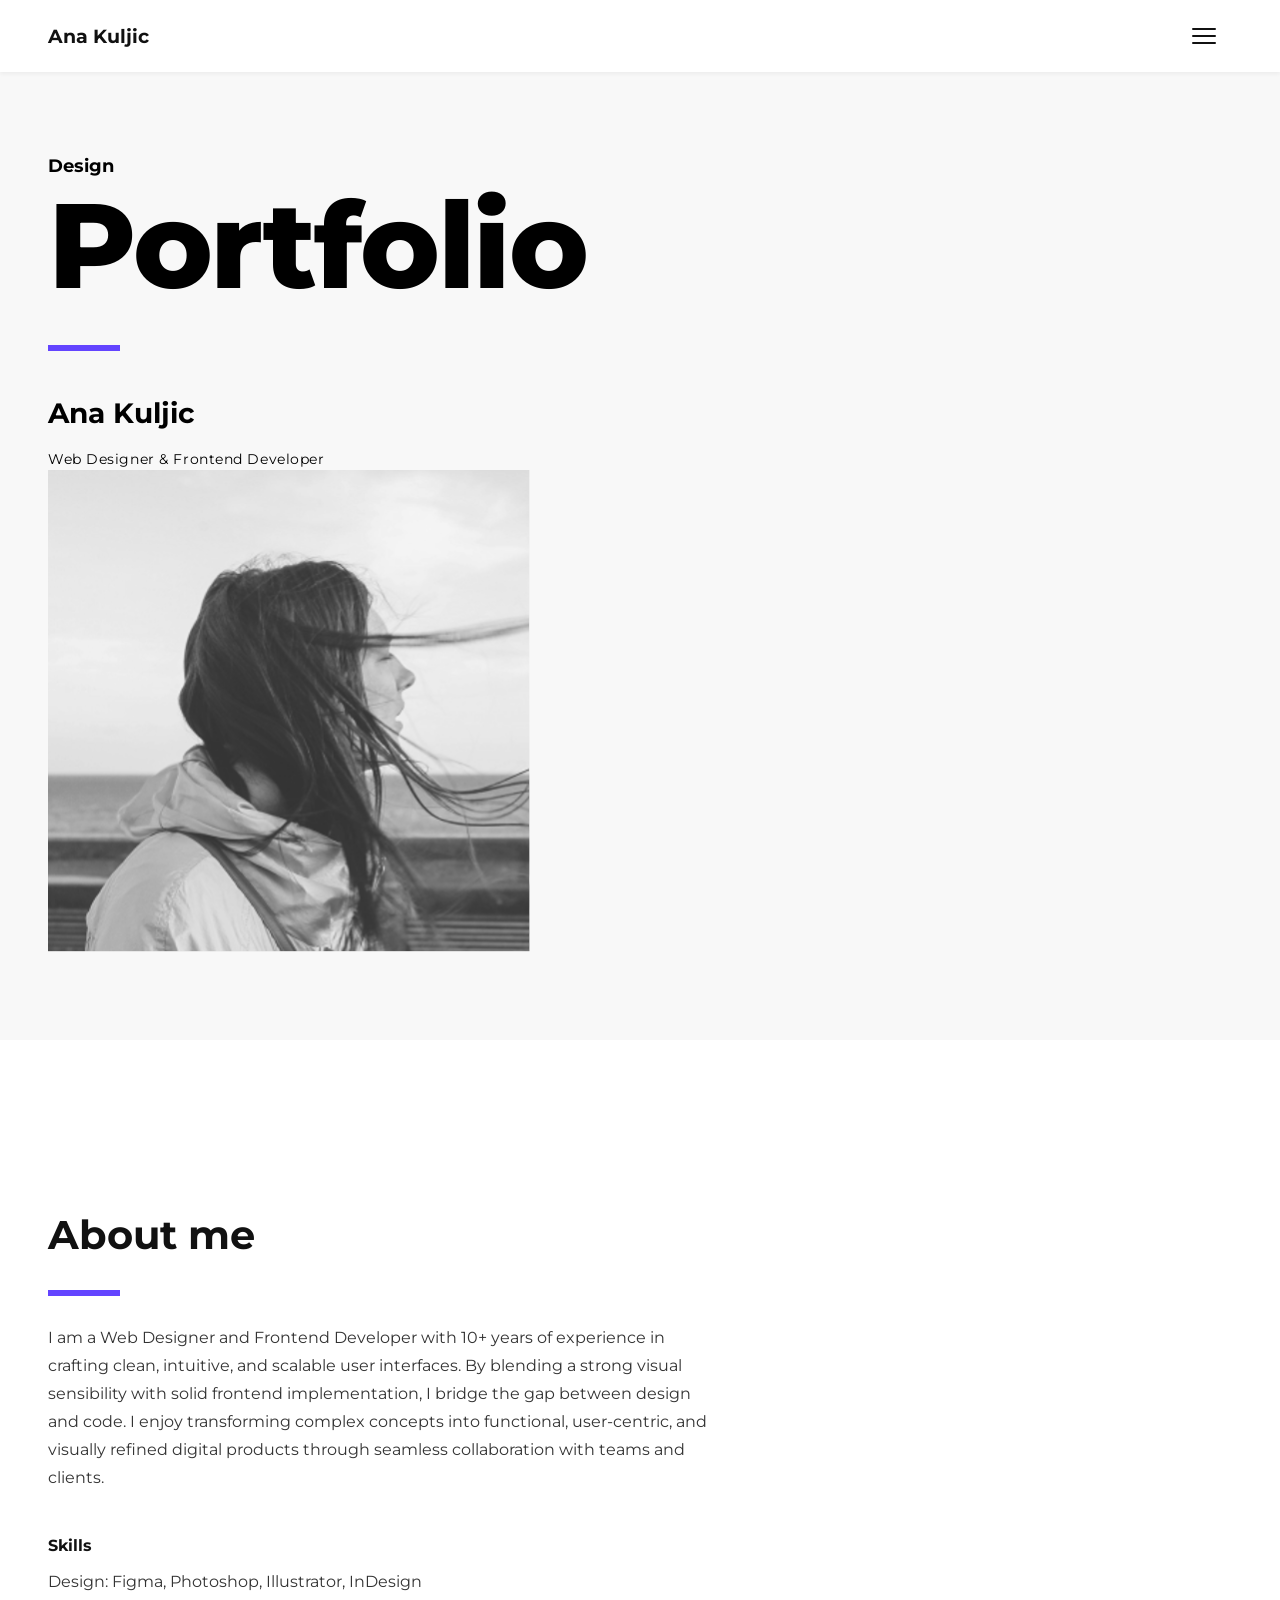
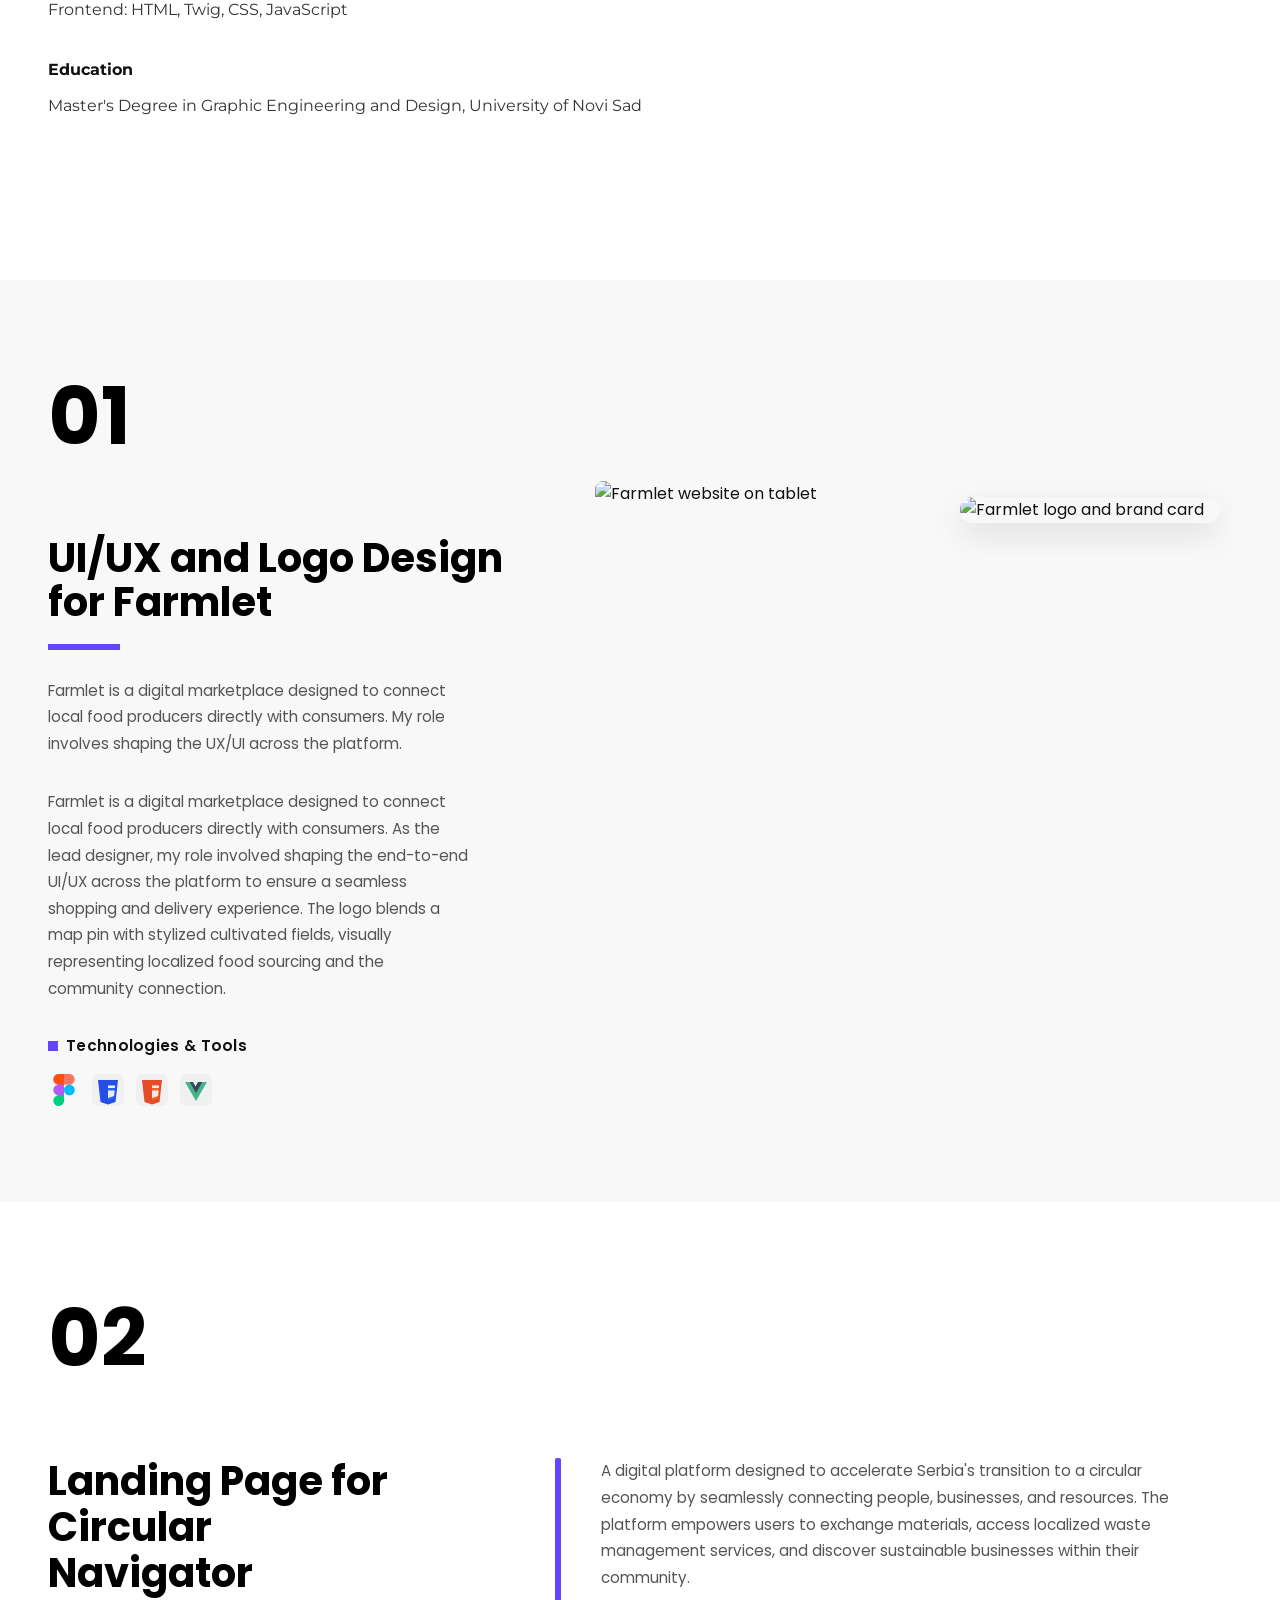
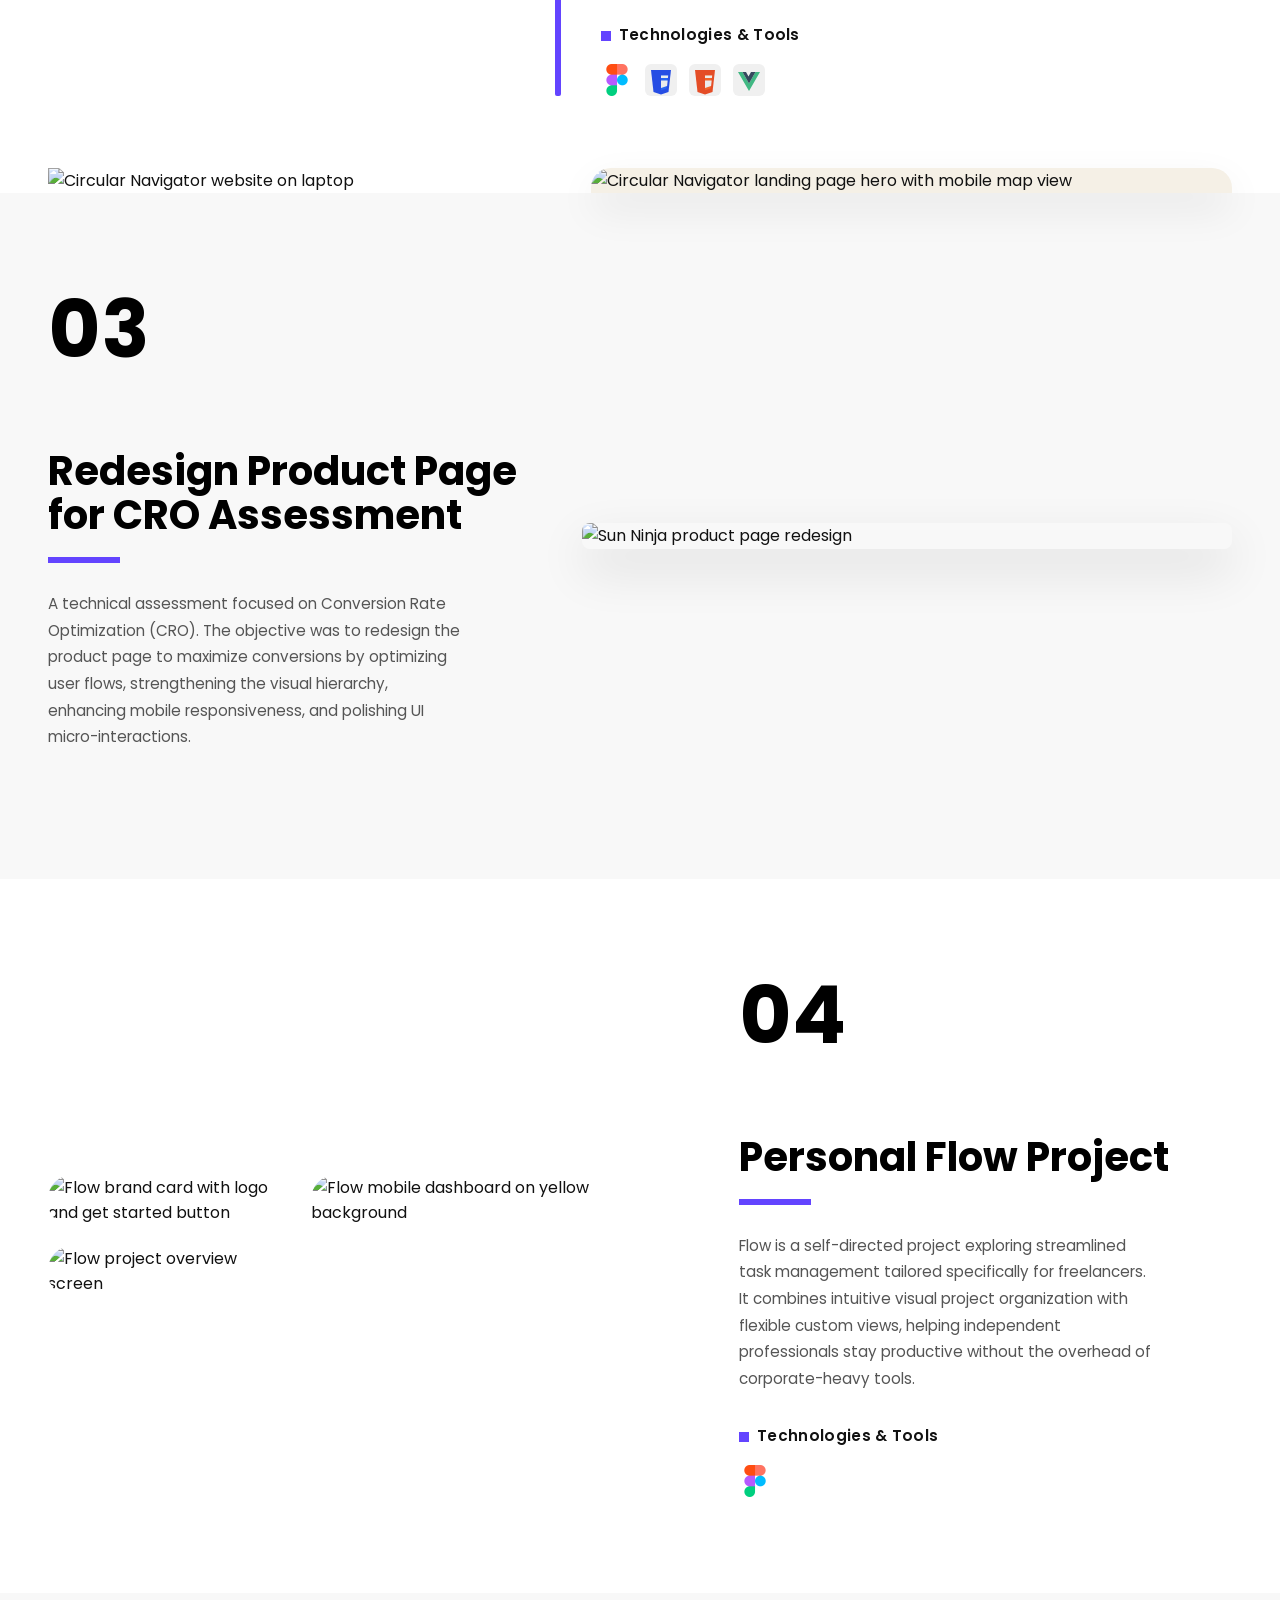
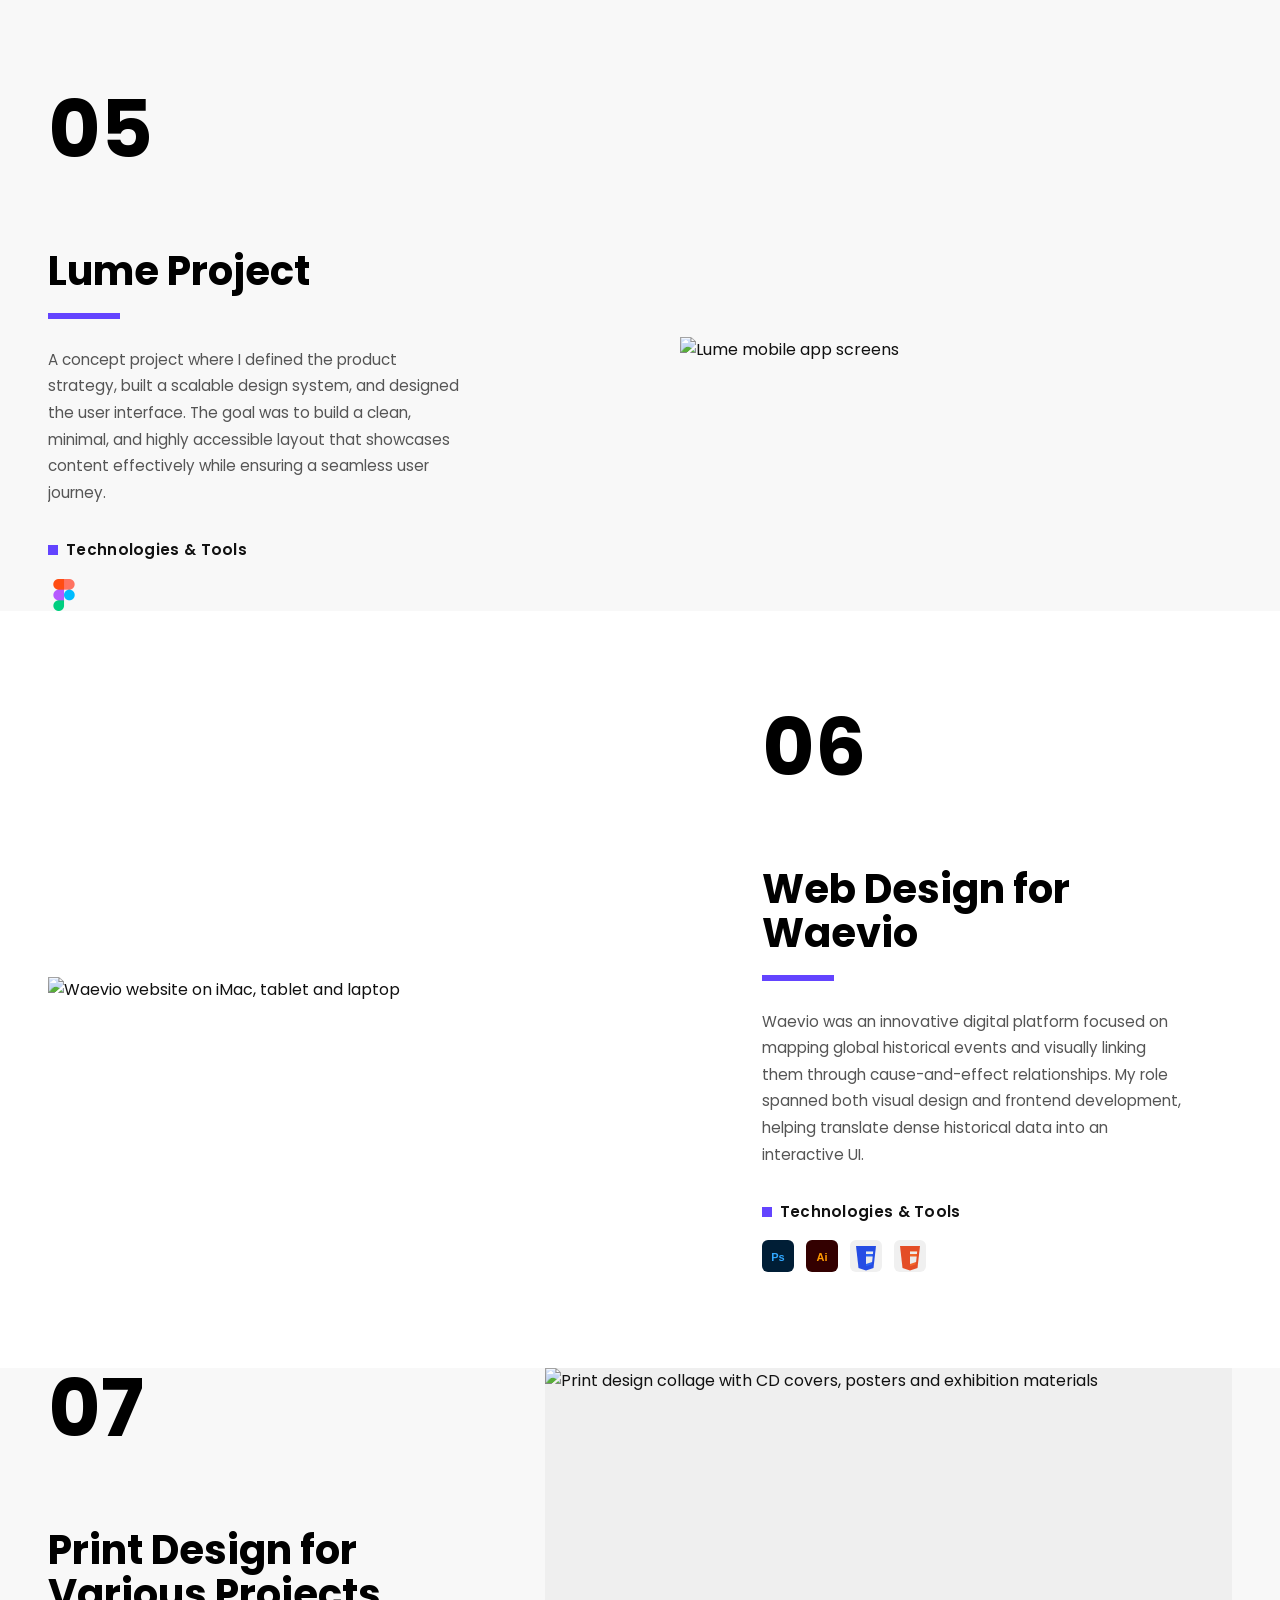
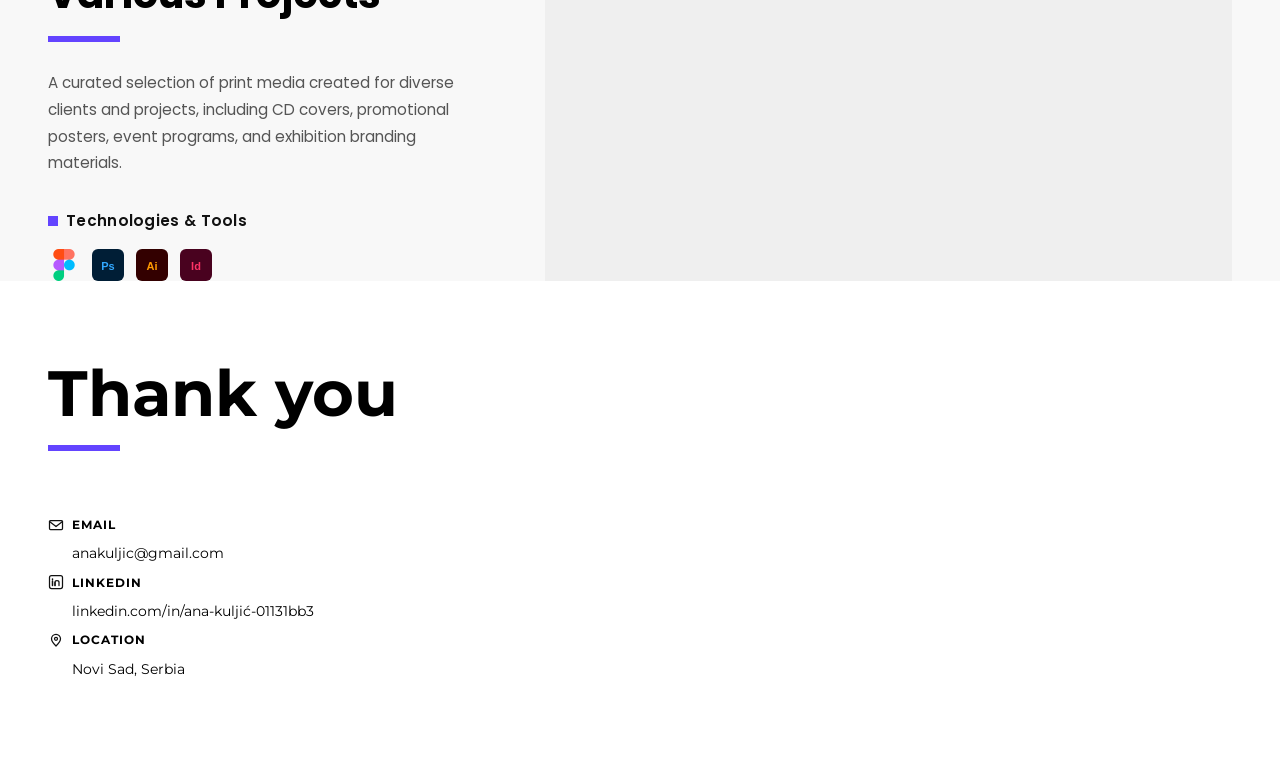
==== commit ad94bba7: "Updated text." ====
--- a/index.html
+++ b/index.html
@@ -30,12 +30,33 @@
 
     <!-- Hero / Intro -->
     <header class="hero">
-        <div class="container">
-        <p class="hero__label">Design</p>
-        <h1 class="hero__title">Portfolio</h1>
-        <span class="hero__accent" aria-hidden="true"></span>
-        <p class="hero__name">Ana Kuljic</p>
-        <p class="hero__role">Web Designer & Frontend Developer</p>
+        <div class="container hero__layout">
+            <div class="hero__content work-reveal work-reveal--text">
+                <p class="hero__label">Design</p>
+                <h1 class="hero__title">Portfolio</h1>
+                <span class="hero__accent" aria-hidden="true"></span>
+                <p class="hero__name">Ana Kuljic</p>
+                <p class="hero__role">Web Designer & Frontend Developer</p>
+            </div>
+
+            <div class="hero__mosaic" aria-hidden="true">
+                <div class="hero__mosaic-grid">
+                    <div class="hero__tile hero__tile--purple hero__tile--round-tr"></div>
+                    <div class="hero__tile hero__tile--lavender"></div>
+                    <div class="hero__tile hero__tile--dark hero__tile--round-tl"></div>
+                    <div class="hero__tile hero__tile--grey hero__tile--round-tl"></div>
+                    <div class="hero__tile hero__tile--grey"></div>
+                    <div class="hero__tile hero__tile--purple hero__tile--round-bl"></div>
+                    <div class="hero__tile hero__tile--dark hero__tile--round-tr"></div>
+                    <div class="hero__tile hero__tile--photo">
+                        <img src="images/about.svg" alt="">
+                    </div>
+                    <div class="hero__tile hero__tile--grey hero__tile--round-bl"></div>
+                    <div class="hero__tile hero__tile--grey hero__tile--round-tl"></div>
+                    <div class="hero__tile hero__tile--purple"></div>
+                    <div class="hero__tile hero__tile--lavender hero__tile--round-tl"></div>
+                </div>
+            </div>
         </div>
     </header>
 
@@ -46,26 +67,23 @@
             <div class="about__text">
                 <h2 class="about__title">About me</h2>
                 <span class="about__accent" aria-hidden="true"></span>
-                <p class="about__bio">Web Designer and Frontend Developer with 10+ years of experience. I design and
-                    build clean, intuitive, and scalable user interfaces, combining strong visual sensibility with solid
-                    frontend implementation. I enjoy turning complex ideas into simple, functional, and visually refined
-                    products through close collaboration with teams and clients.</p>
+                <p class="about__bio">I am a Web Designer and Frontend Developer with 10+ years of experience in crafting clean, intuitive, and scalable user interfaces. By blending a strong visual sensibility with solid frontend implementation, I bridge the gap between design and code. I enjoy transforming complex concepts into functional, user-centric, and visually refined digital products through seamless collaboration with teams and clients.</p>
                 <div class="about__block">
                     <h3>Skills</h3>
                     <p>Design: Figma, Photoshop, Illustrator, InDesign</p>
-                    <p>Frontend: HTML, Twig, CSS, JavaScript,</p>
+                    <p>Frontend: HTML, Twig, CSS, JavaScript</p>
                 </div>
                 <div class="about__block">
                     <h3>Education</h3>
                     <p>Master's Degree in Graphic Engineering and Design, University of Novi Sad</p>
                 </div>
             </div>
-            <div class="about__image">
+            <!-- <div class="about__image">
                 <div class="about__image-bg" aria-hidden="true"></div>
                 <div class="about__photo-wrap">
                     <img src="images/about.svg" alt="Ana Kuljic" class="about__photo">
                 </div>
-            </div>
+            </div> -->
         </div>
         </div>
     </section>
@@ -82,10 +100,11 @@
                 </div>
                 <h2 class="work__title work__title--farmlet">UI/UX and Logo Design for Farmlet</h2>
                 <span class="work__accent" aria-hidden="true"></span>
-                <p class="work__desc">Farmlet is a digital marketplace that brings local producers closer to customers.
+                <p class="work__desc">Farmlet is a digital marketplace designed to connect local food producers directly with consumers.
                     My role involves shaping the UX/UI across the platform.</p>
-                <p class="work__desc">Logo is a combination of a map pin and cultivated fields, representing local food
-                    production and the connection between producers and customers.</p>
+                <p class="work__desc">Farmlet is a digital marketplace designed to connect local food producers directly with consumers. As the lead designer, my role involved shaping the end-to-end UI/UX across the platform to ensure a seamless shopping and delivery experience.
+
+                    The logo blends a map pin with stylized cultivated fields, visually representing localized food sourcing and the community connection.</p>
                     <div class="work__meta">
                         <h3 class="work__meta-title">
                             <span class="work__bullet" aria-hidden="true"></span>
@@ -140,9 +159,7 @@
             <h2 class="work__title work__title--circular">Landing Page for Circular Navigator</h2>
             <span class="circular__intro-vline" aria-hidden="true"></span>
             <div class="circular__intro-content">
-                <p class="circular__intro-desc">A platform designed to accelerate Serbia's transition to a circular economy by
-                    connecting people, businesses, and resources. The platform enables users to exchange materials,
-                    access waste services, and discover sustainable businesses in their community.</p>
+                <p class="circular__intro-desc">A digital platform designed to accelerate Serbia's transition to a circular economy by seamlessly connecting people, businesses, and resources. The platform empowers users to exchange materials, access localized waste management services, and discover sustainable businesses within their community.</p>
                 <div class="work__meta">
                     <h3 class="work__meta-title">
                         <span class="work__bullet" aria-hidden="true"></span>
@@ -189,8 +206,7 @@
                 </div>
                 <h2 class="work__title work__title--fuelerate">Redesign Product Page for CRO Assessment</h2>
                 <span class="work__accent" aria-hidden="true"></span>
-                <p class="work__desc">Technical assessment for a Conversion Rate Optimization position. Focused on
-                    improving user experience, conversion paths, responsiveness, and implementing UI enhancements.</p>
+                <p class="work__desc">A technical assessment focused on Conversion Rate Optimization (CRO). The objective was to redesign the product page to maximize conversions by optimizing user flows, strengthening the visual hierarchy, enhancing mobile responsiveness, and polishing UI micro-interactions.</p>
             </div>
 
             <div class="fuelerate__mockup work-reveal work-reveal--media">
@@ -223,11 +239,9 @@
                     <span class="work__number">04</span>
                     <span class="work__line" aria-hidden="true"></span>
                 </div>
-                <h2 class="work__title work__title--flow">Personal Flow Project for Freelancers</h2>
+                <h2 class="work__title work__title--flow">Personal Flow Project</h2>
                 <span class="work__accent" aria-hidden="true"></span>
-                <p class="work__desc">Flow is a personal project exploring task management UX for freelancers. It
-                    combines visual project organization with flexible views, helping freelancers stay productive without
-                    corporate complexity.</p>
+                <p class="work__desc">Flow is a self-directed project exploring streamlined task management tailored specifically for freelancers. It combines intuitive visual project organization with flexible custom views, helping independent professionals stay productive without the overhead of corporate-heavy tools.</p>
 
                 <div class="work__meta">
                     <h3 class="work__meta-title">
@@ -255,11 +269,9 @@
                     <span class="work__number">05</span>
                     <span class="work__line" aria-hidden="true"></span>
                 </div>
-                <h2 class="work__title work__title--lume">Lume – self-directed project</h2>
+                <h2 class="work__title work__title--lume">Lume Project</h2>
                 <span class="work__accent" aria-hidden="true"></span>
-                <p class="work__desc">A self-directed portfolio project where I defined the concept, created the
-                    design system, and planned the user interface. The goal was to create a clean, modern interface
-                    that showcases work effectively while maintaining excellent usability.</p>
+                <p class="work__desc">A concept project where I defined the product strategy, built a scalable design system, and designed the user interface. The goal was to build a clean, minimal, and highly accessible layout that showcases content effectively while ensuring a seamless user journey.</p>
 
                 <div class="work__meta">
                     <h3 class="work__meta-title">
@@ -301,9 +313,7 @@
                 </div>
                 <h2 class="work__title work__title--waevio">Web Design for Waevio</h2>
                 <span class="work__accent" aria-hidden="true"></span>
-                <p class="work__desc">Waevio was an innovative startup focused on presenting historical events across
-                    the world and visually connecting them through their causes and effects. My role involved
-                    contributing to both design and development.</p>
+                <p class="work__desc">Waevio was an innovative digital platform focused on mapping global historical events and visually linking them through cause-and-effect relationships. My role spanned both visual design and frontend development, helping translate dense historical data into an interactive UI.</p>
                     <div class="work__meta">
                         <h3 class="work__meta-title">
                             <span class="work__bullet" aria-hidden="true"></span>
@@ -341,8 +351,7 @@
                 <div class="work__info">
                     <h2 class="work__title work__title--print">Print Design for Various Projects</h2>
                     <span class="work__accent" aria-hidden="true"></span>
-                    <p class="work__desc">A selection of print materials created for various projects, including cd covers,
-                        posters, programs, and exhibition materials.</p>
+                    <p class="work__desc">A curated selection of print media created for diverse clients and projects, including CD covers, promotional posters, event programs, and exhibition branding materials.</p>
 
                     <div class="work__meta">
                         <h3 class="work__meta-title">
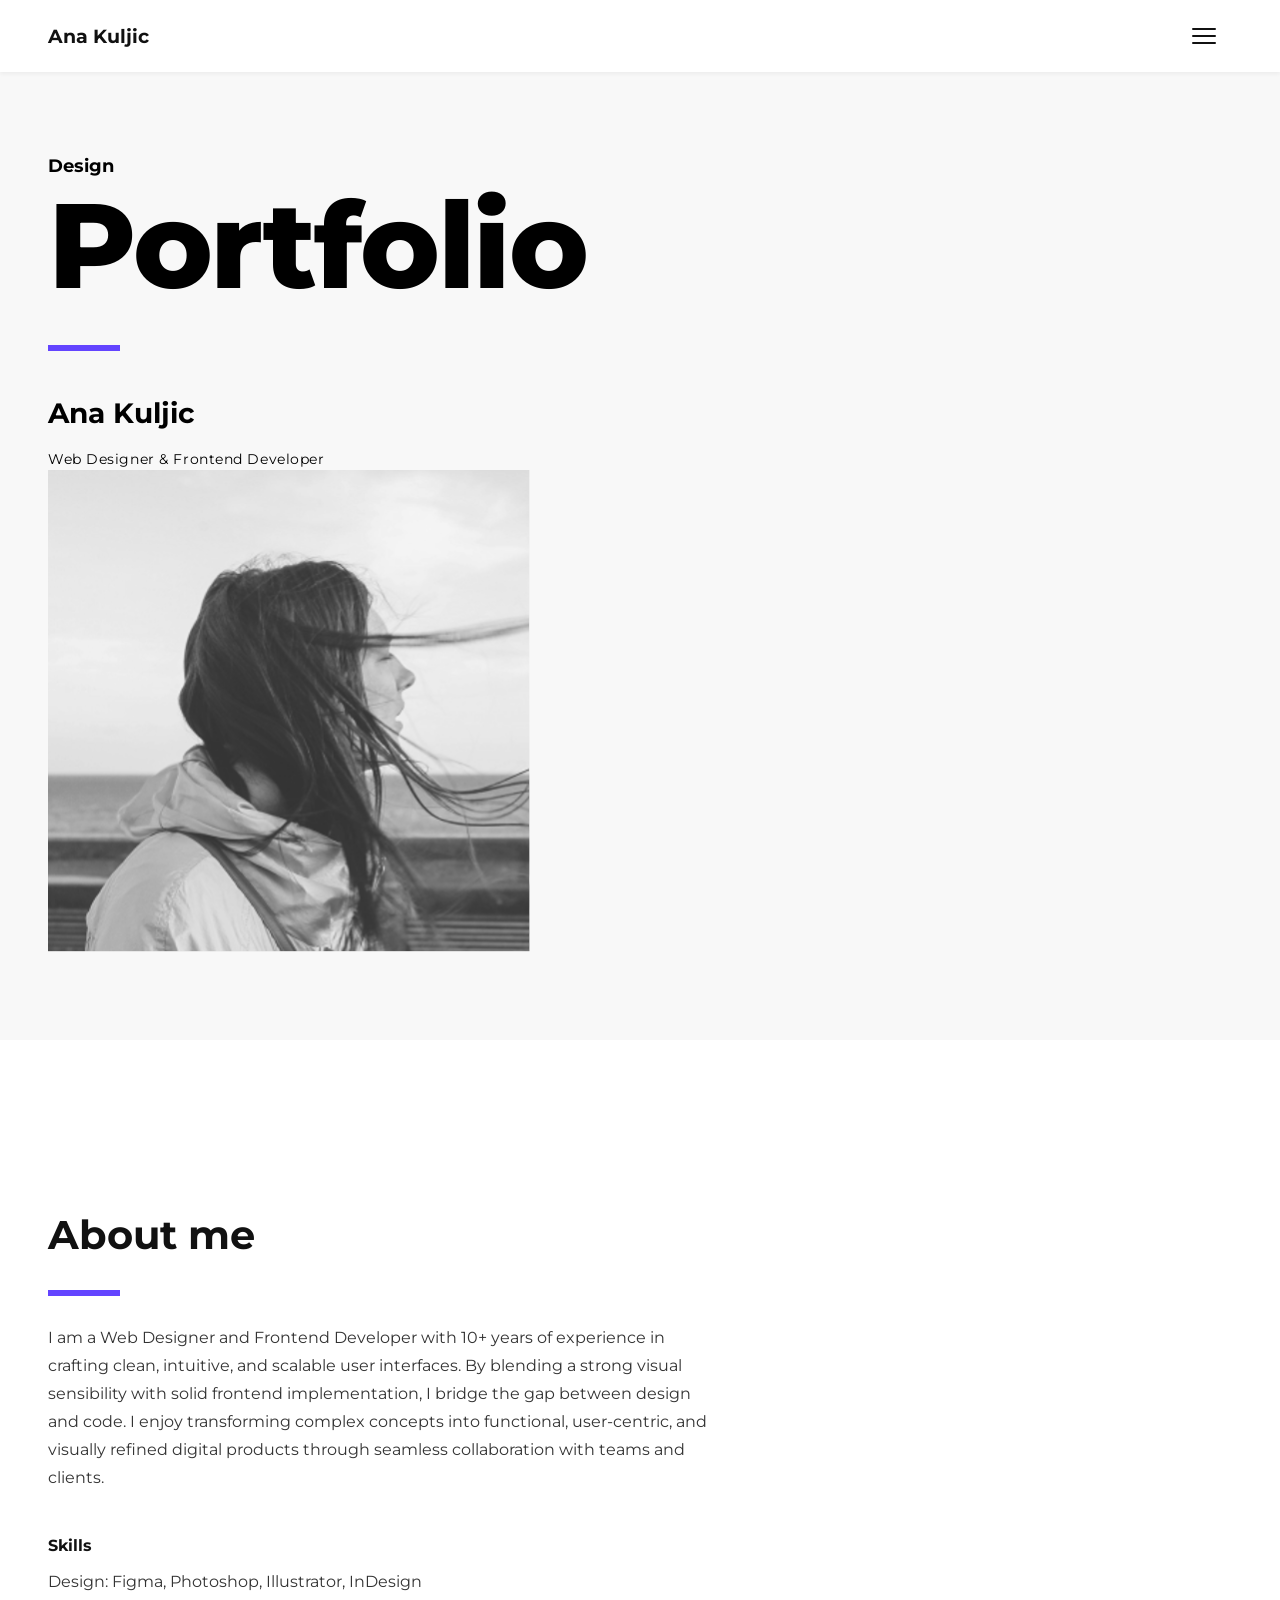
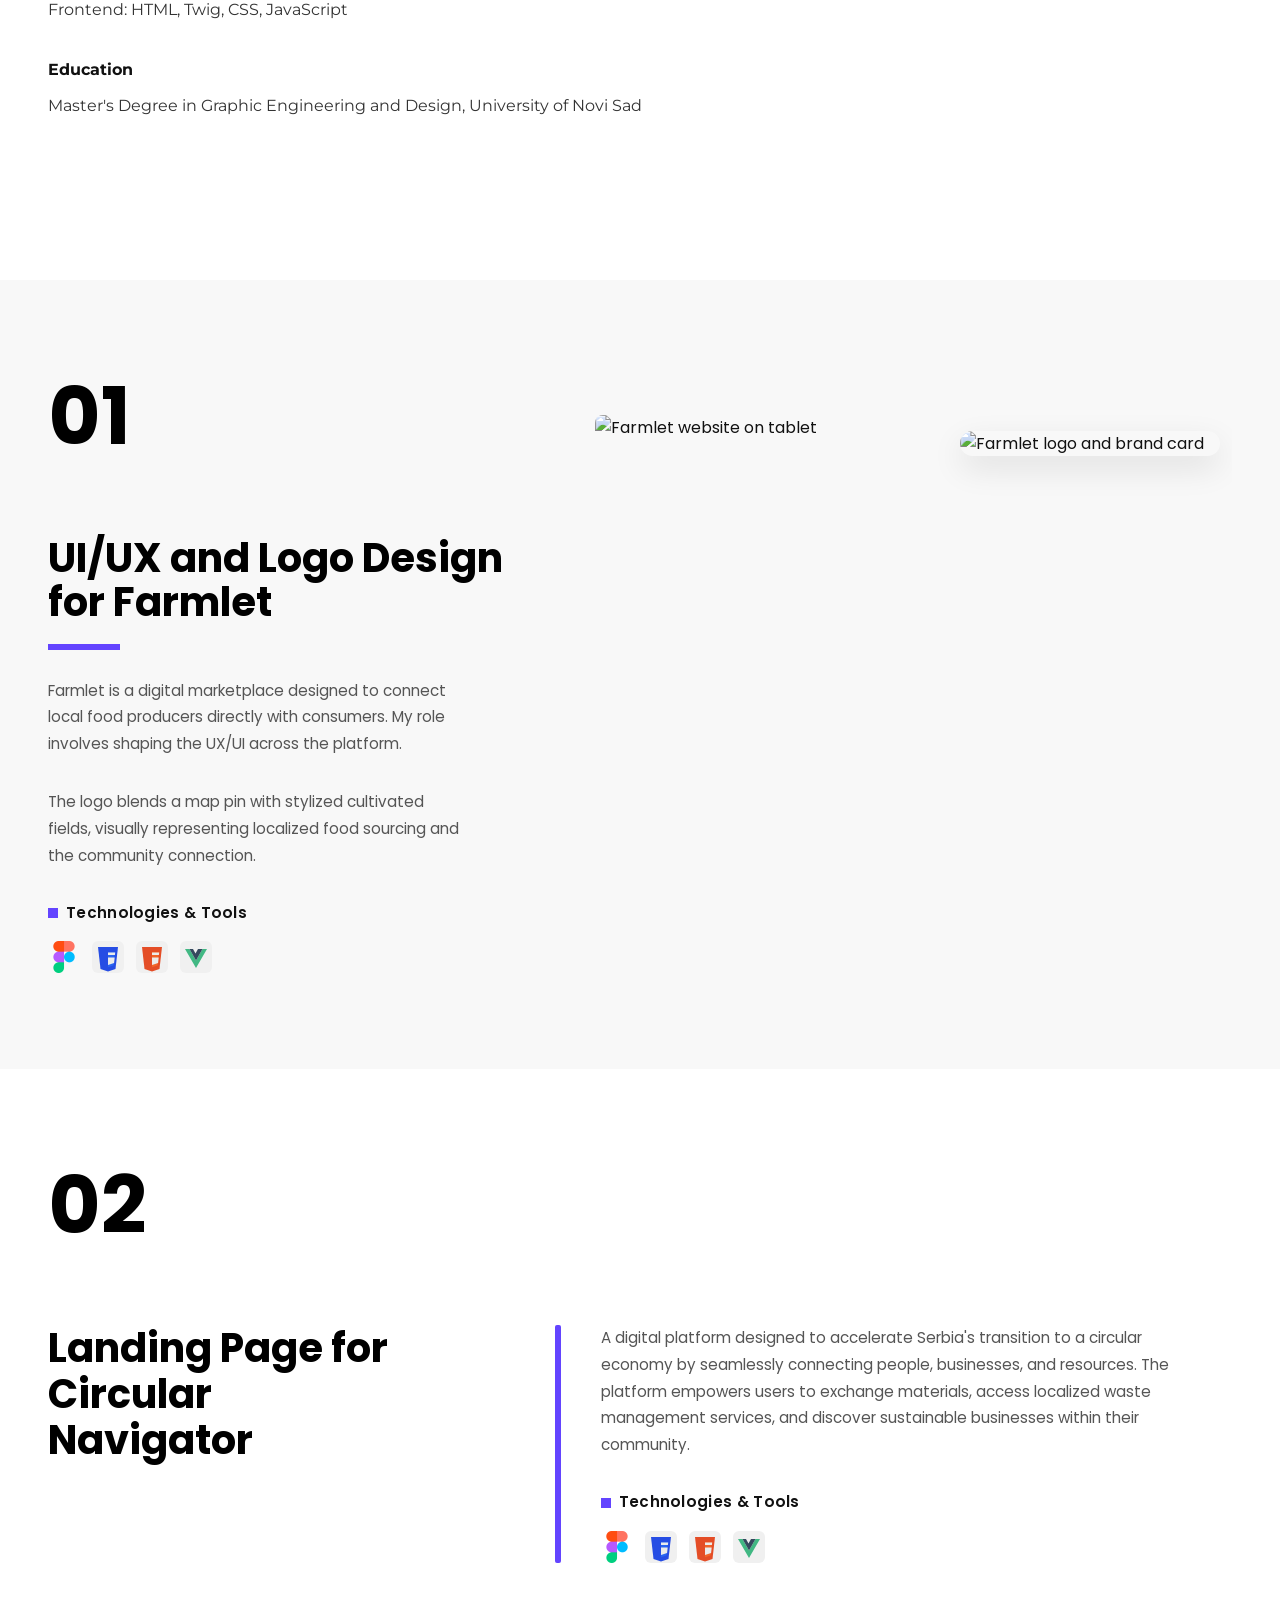
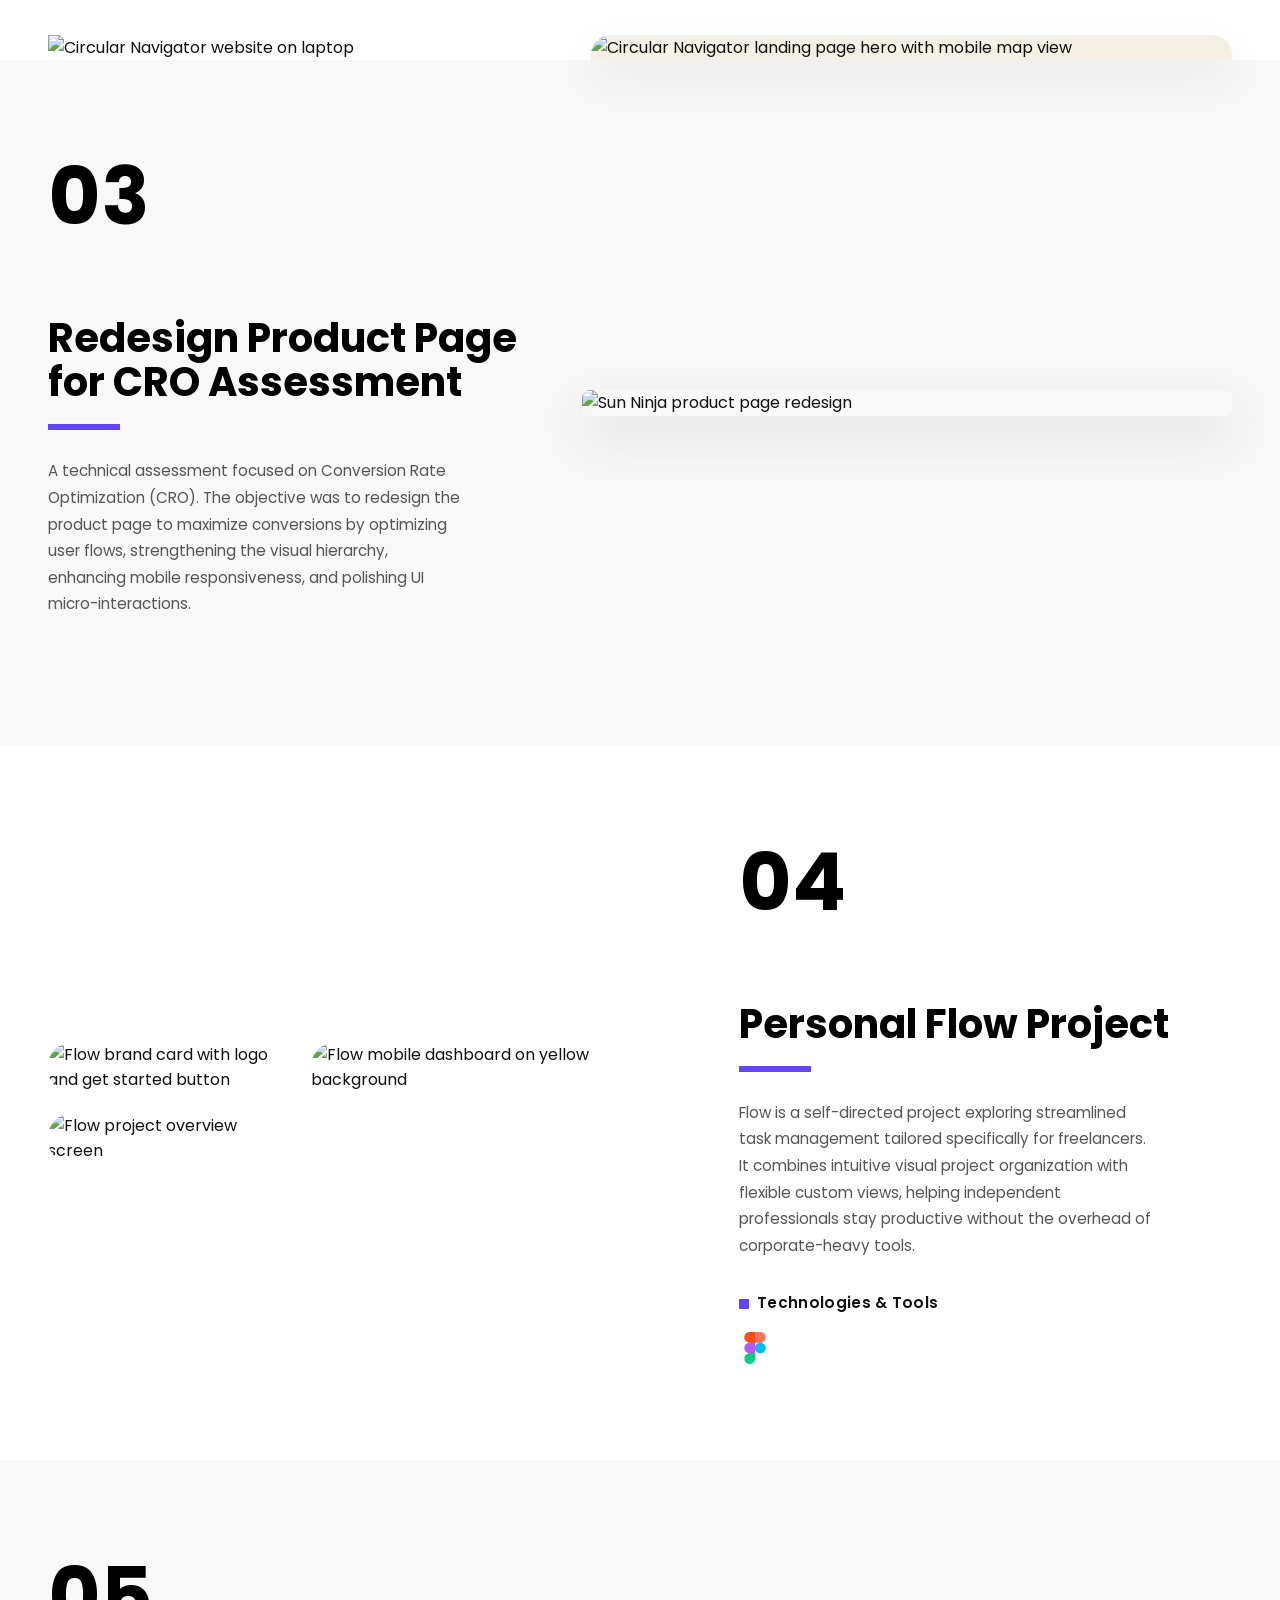
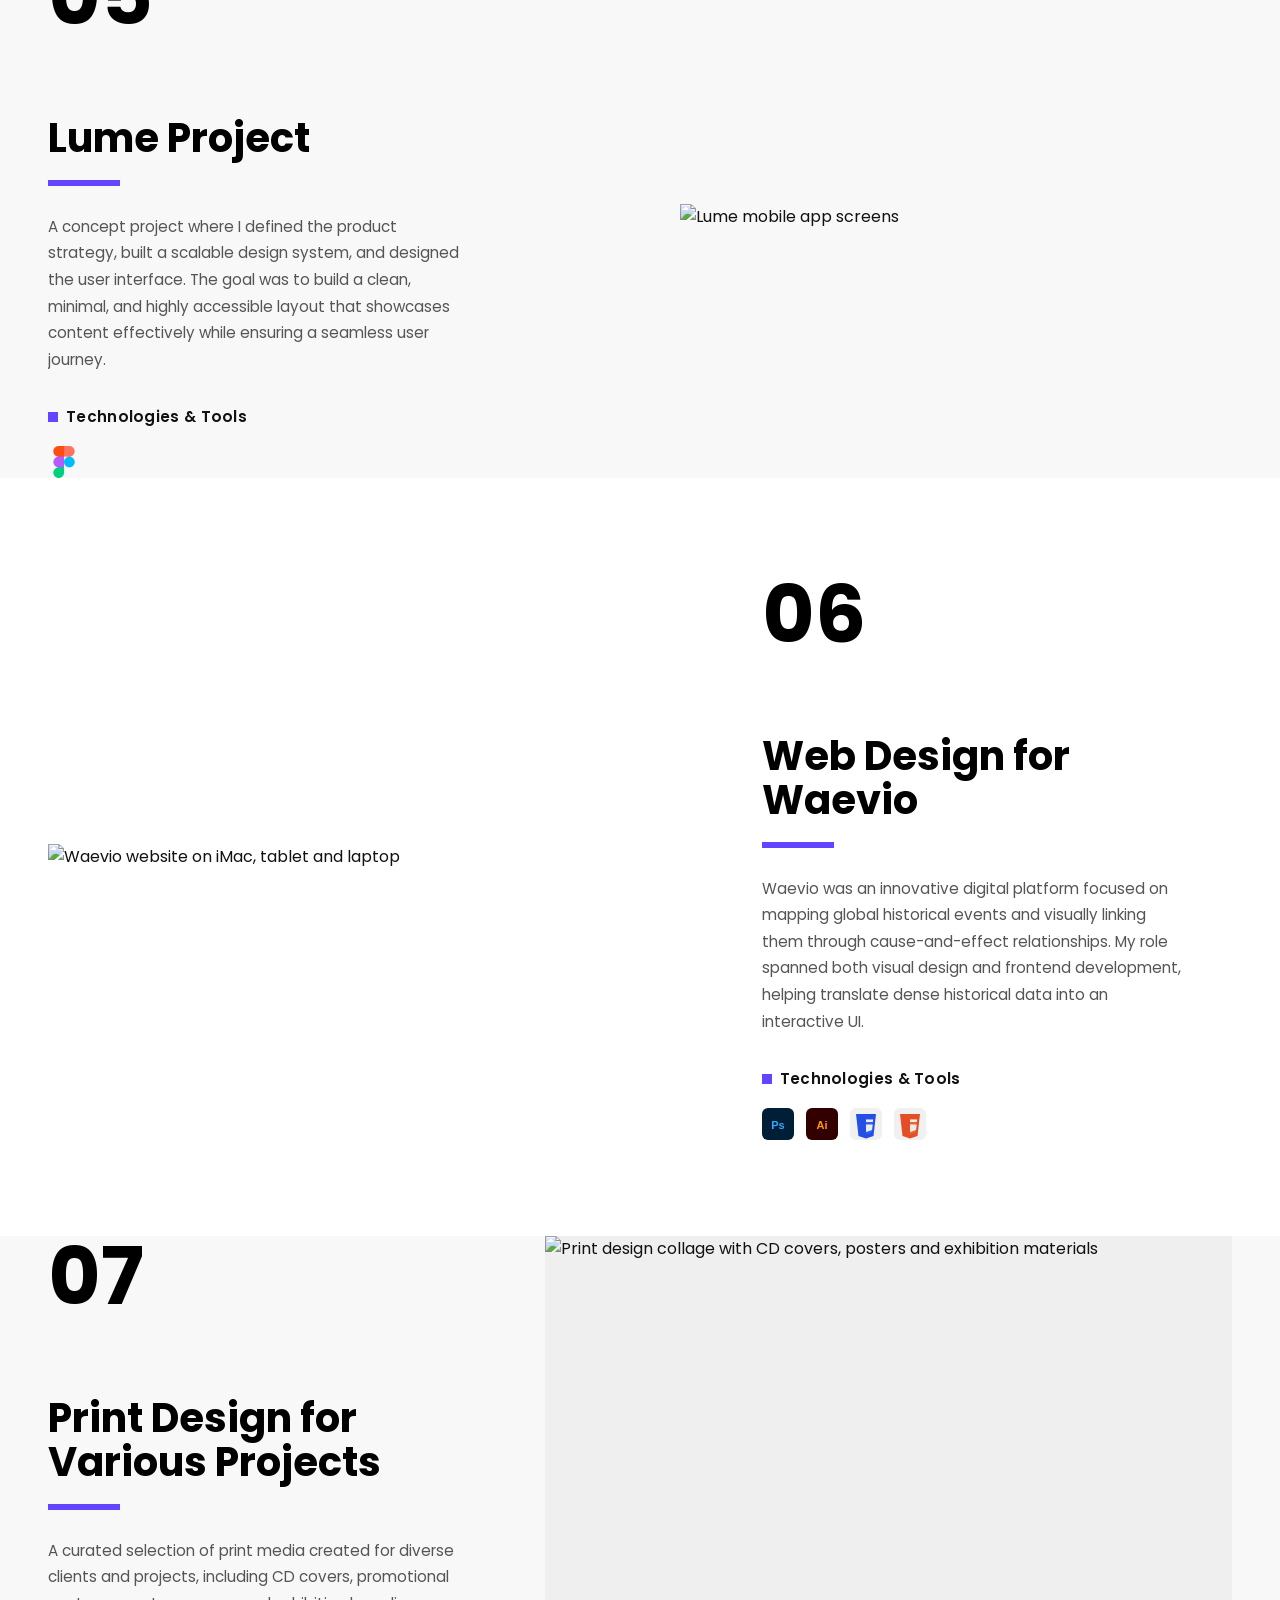
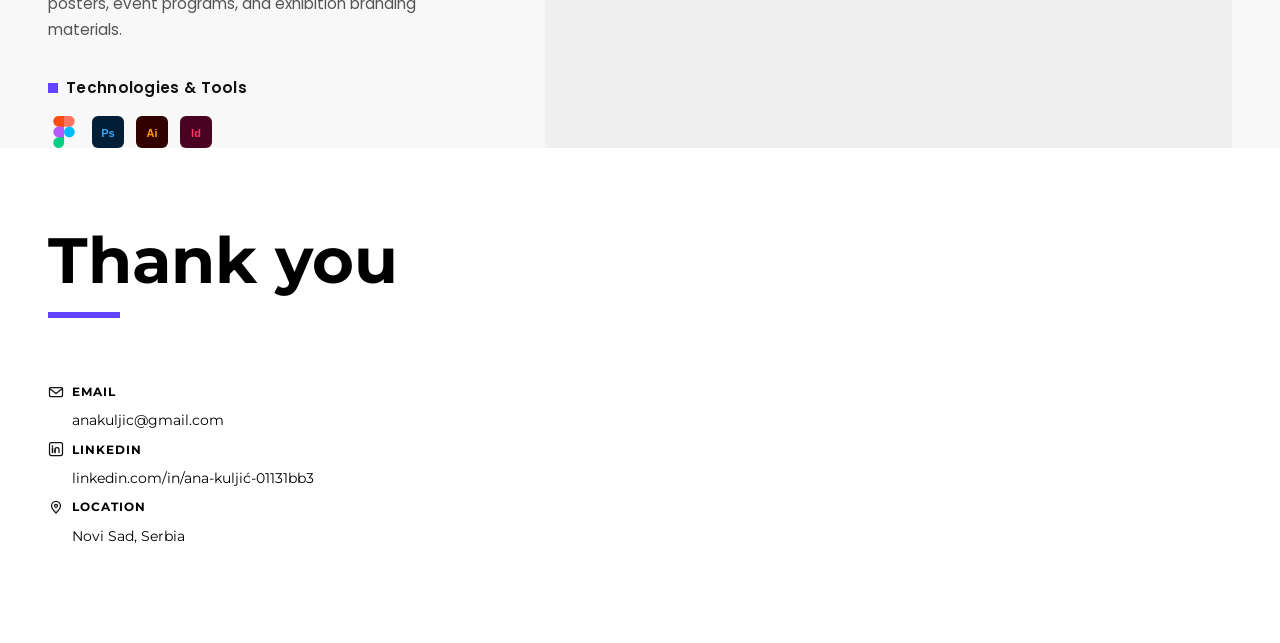
==== commit 8ac3324d: "Updated text." ====
--- a/index.html
+++ b/index.html
@@ -102,9 +102,7 @@
                 <span class="work__accent" aria-hidden="true"></span>
                 <p class="work__desc">Farmlet is a digital marketplace designed to connect local food producers directly with consumers.
                     My role involves shaping the UX/UI across the platform.</p>
-                <p class="work__desc">Farmlet is a digital marketplace designed to connect local food producers directly with consumers. As the lead designer, my role involved shaping the end-to-end UI/UX across the platform to ensure a seamless shopping and delivery experience.
-
-                    The logo blends a map pin with stylized cultivated fields, visually representing localized food sourcing and the community connection.</p>
+                <p class="work__desc">The logo blends a map pin with stylized cultivated fields, visually representing localized food sourcing and the community connection.</p>
                     <div class="work__meta">
                         <h3 class="work__meta-title">
                             <span class="work__bullet" aria-hidden="true"></span>
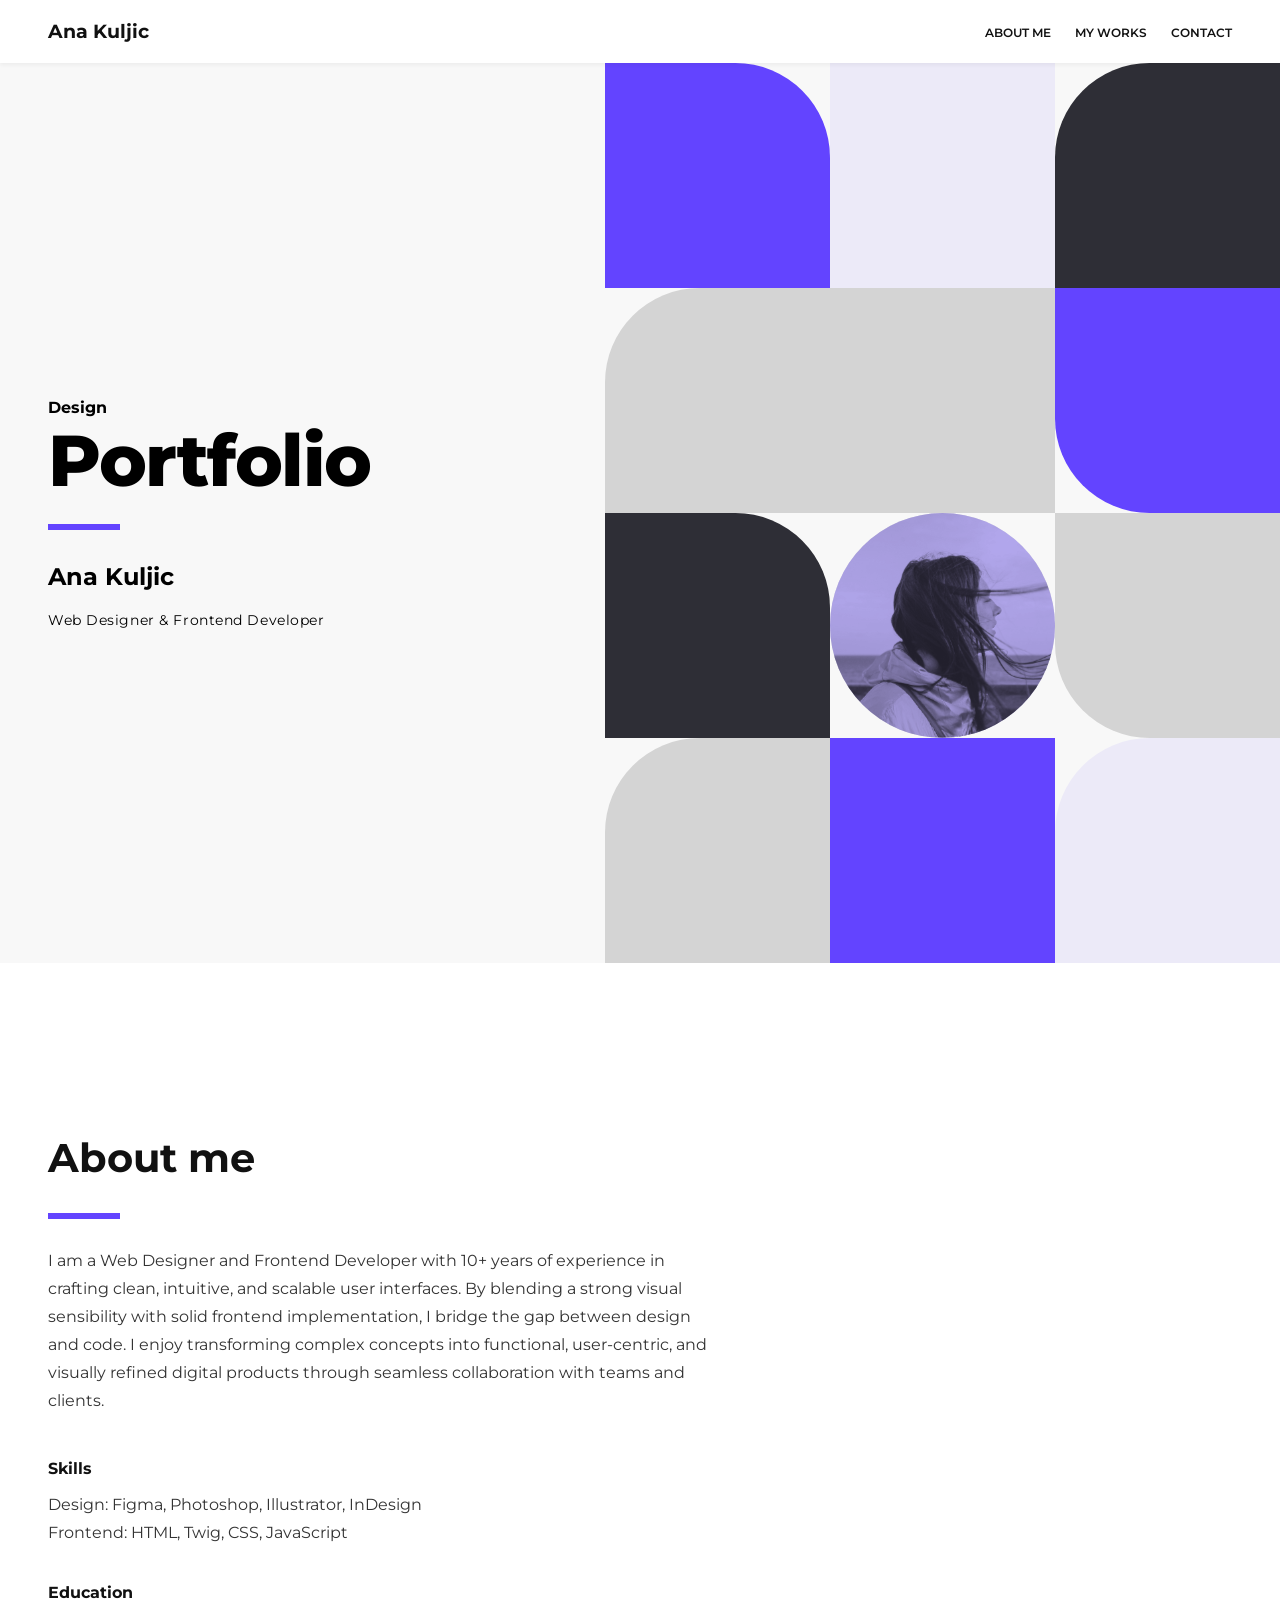
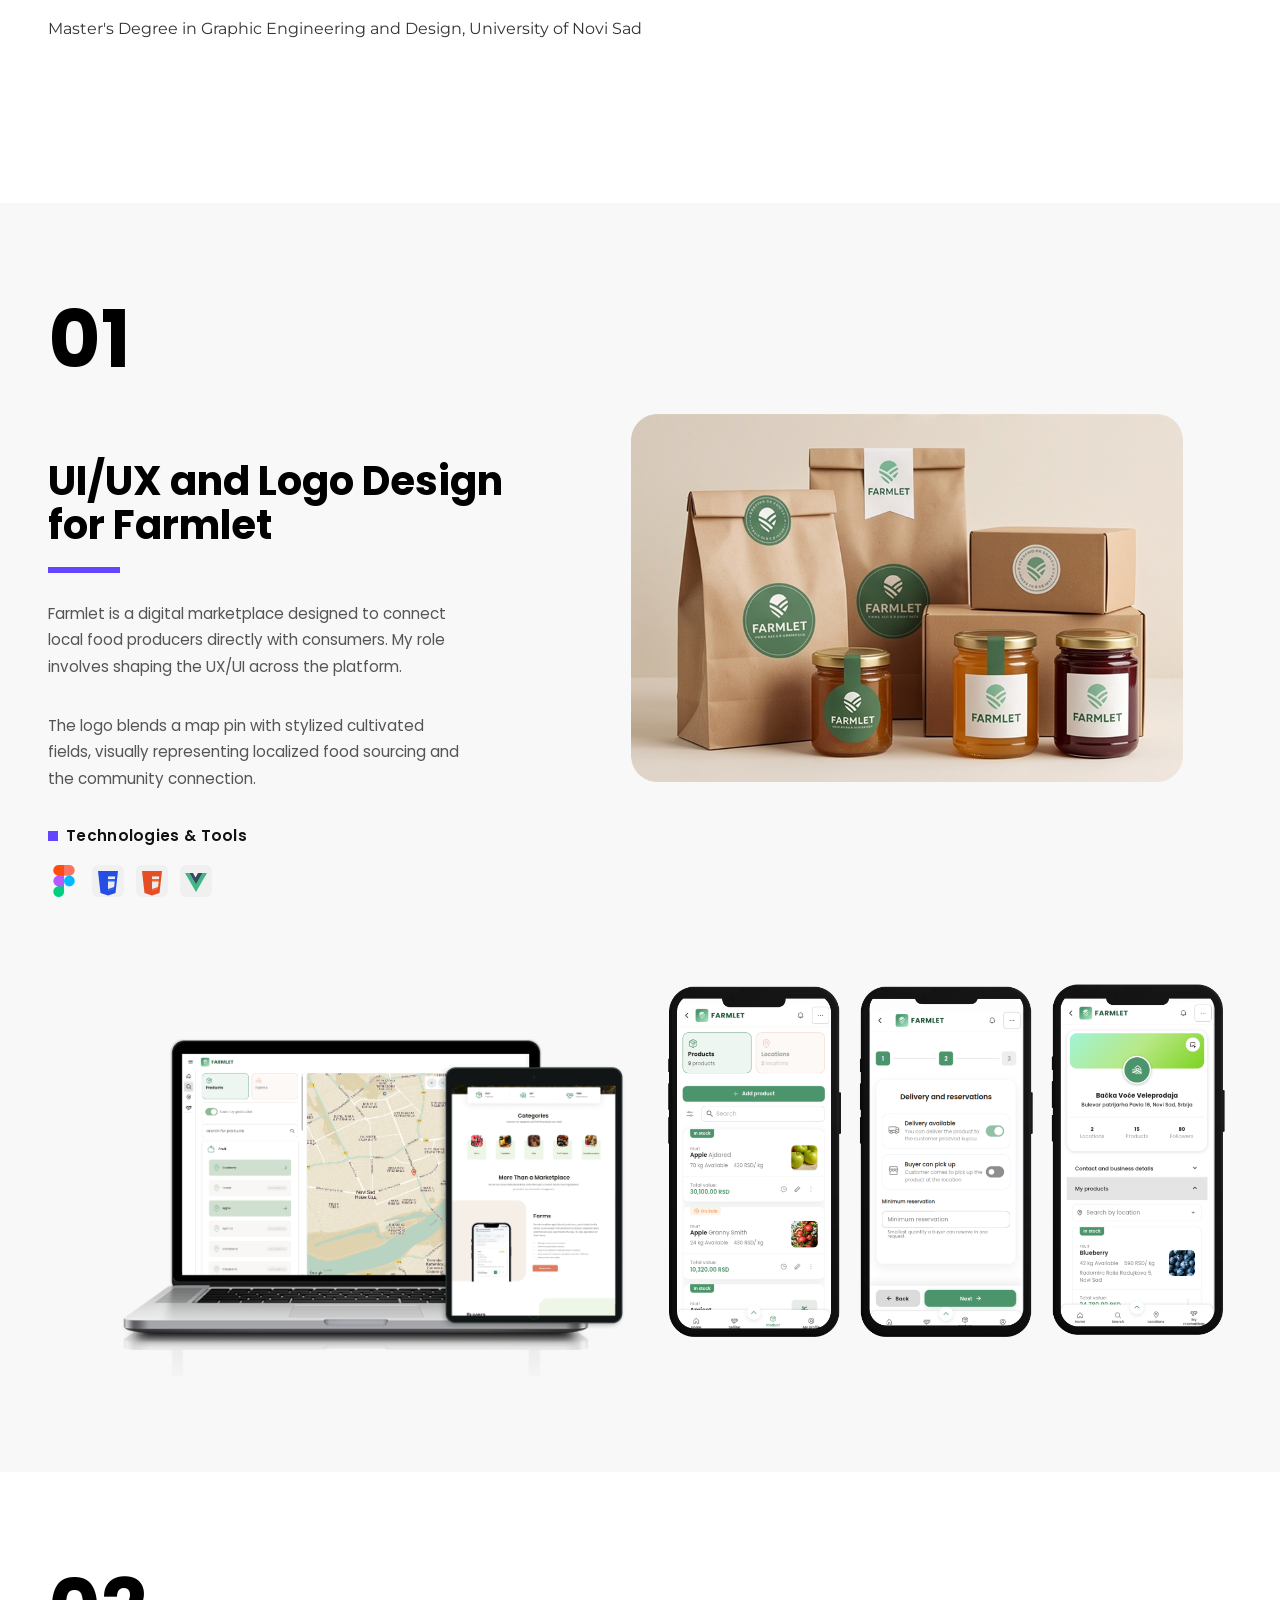
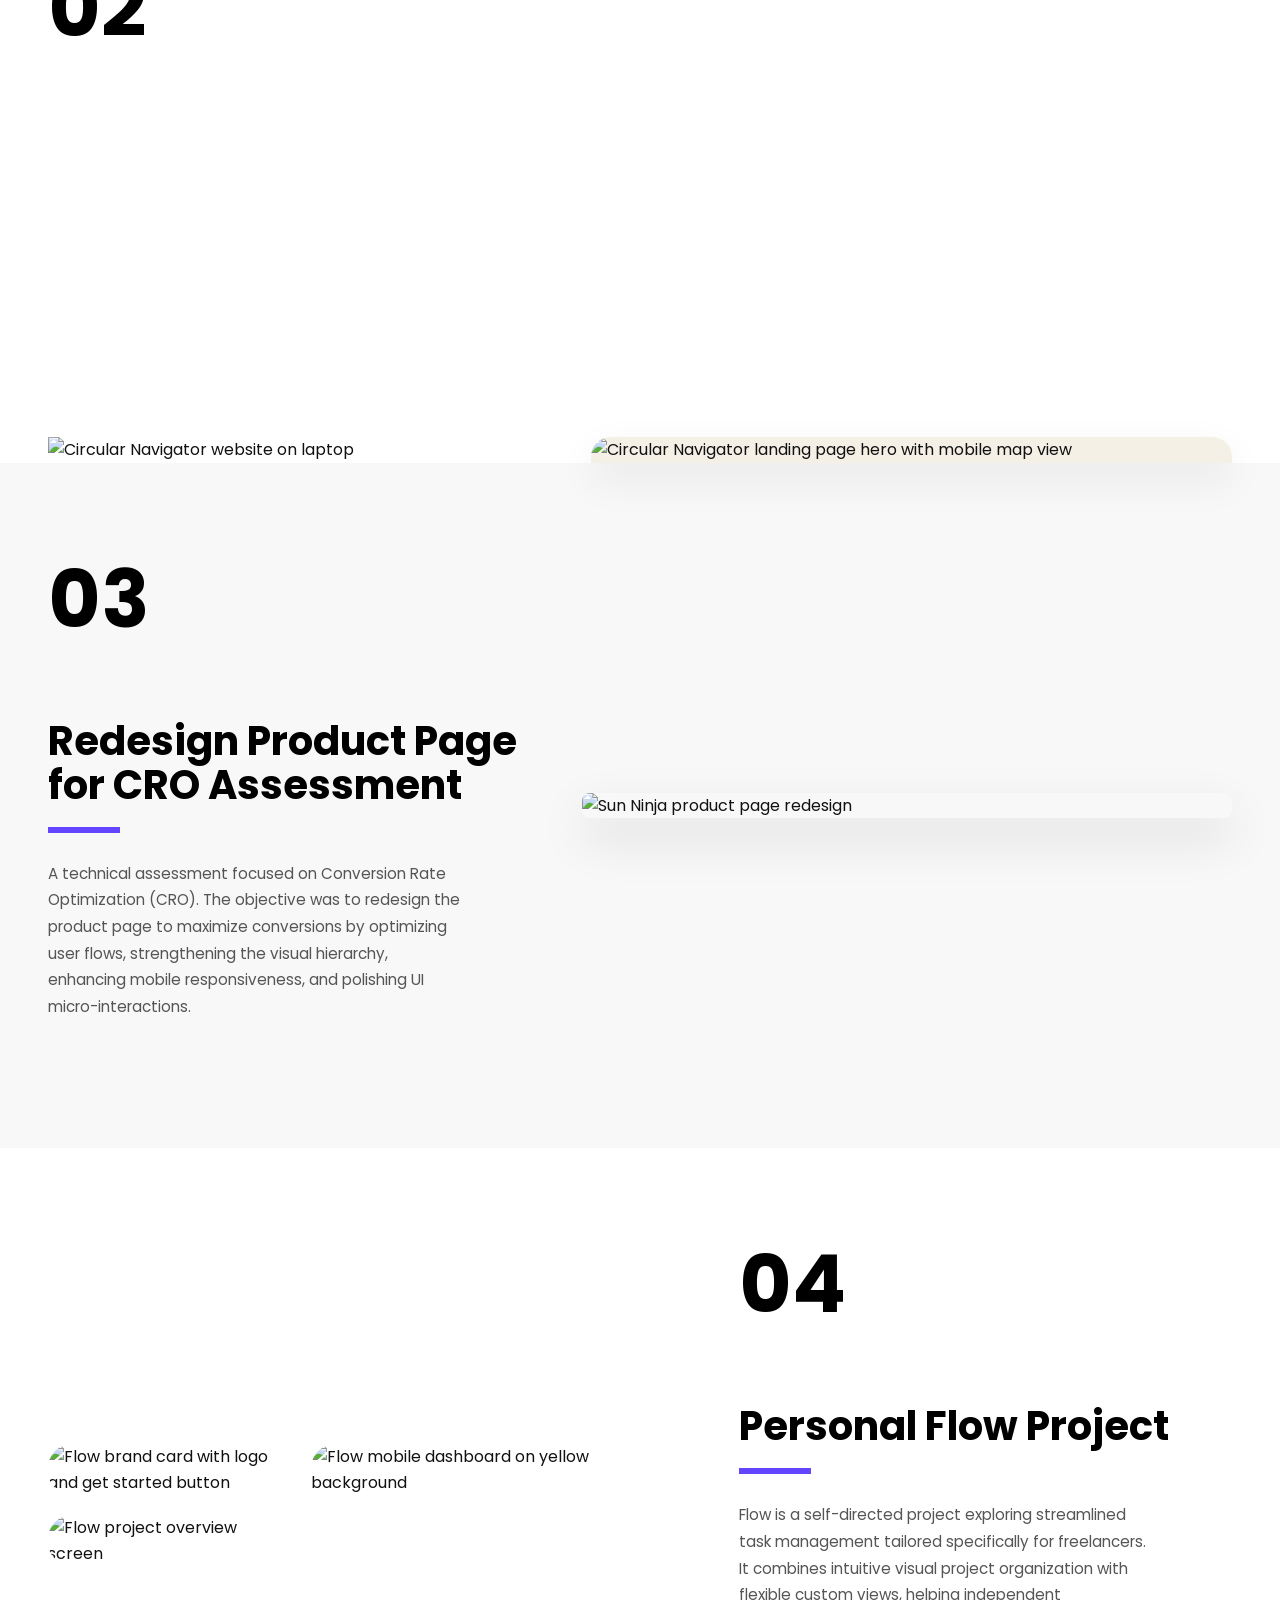
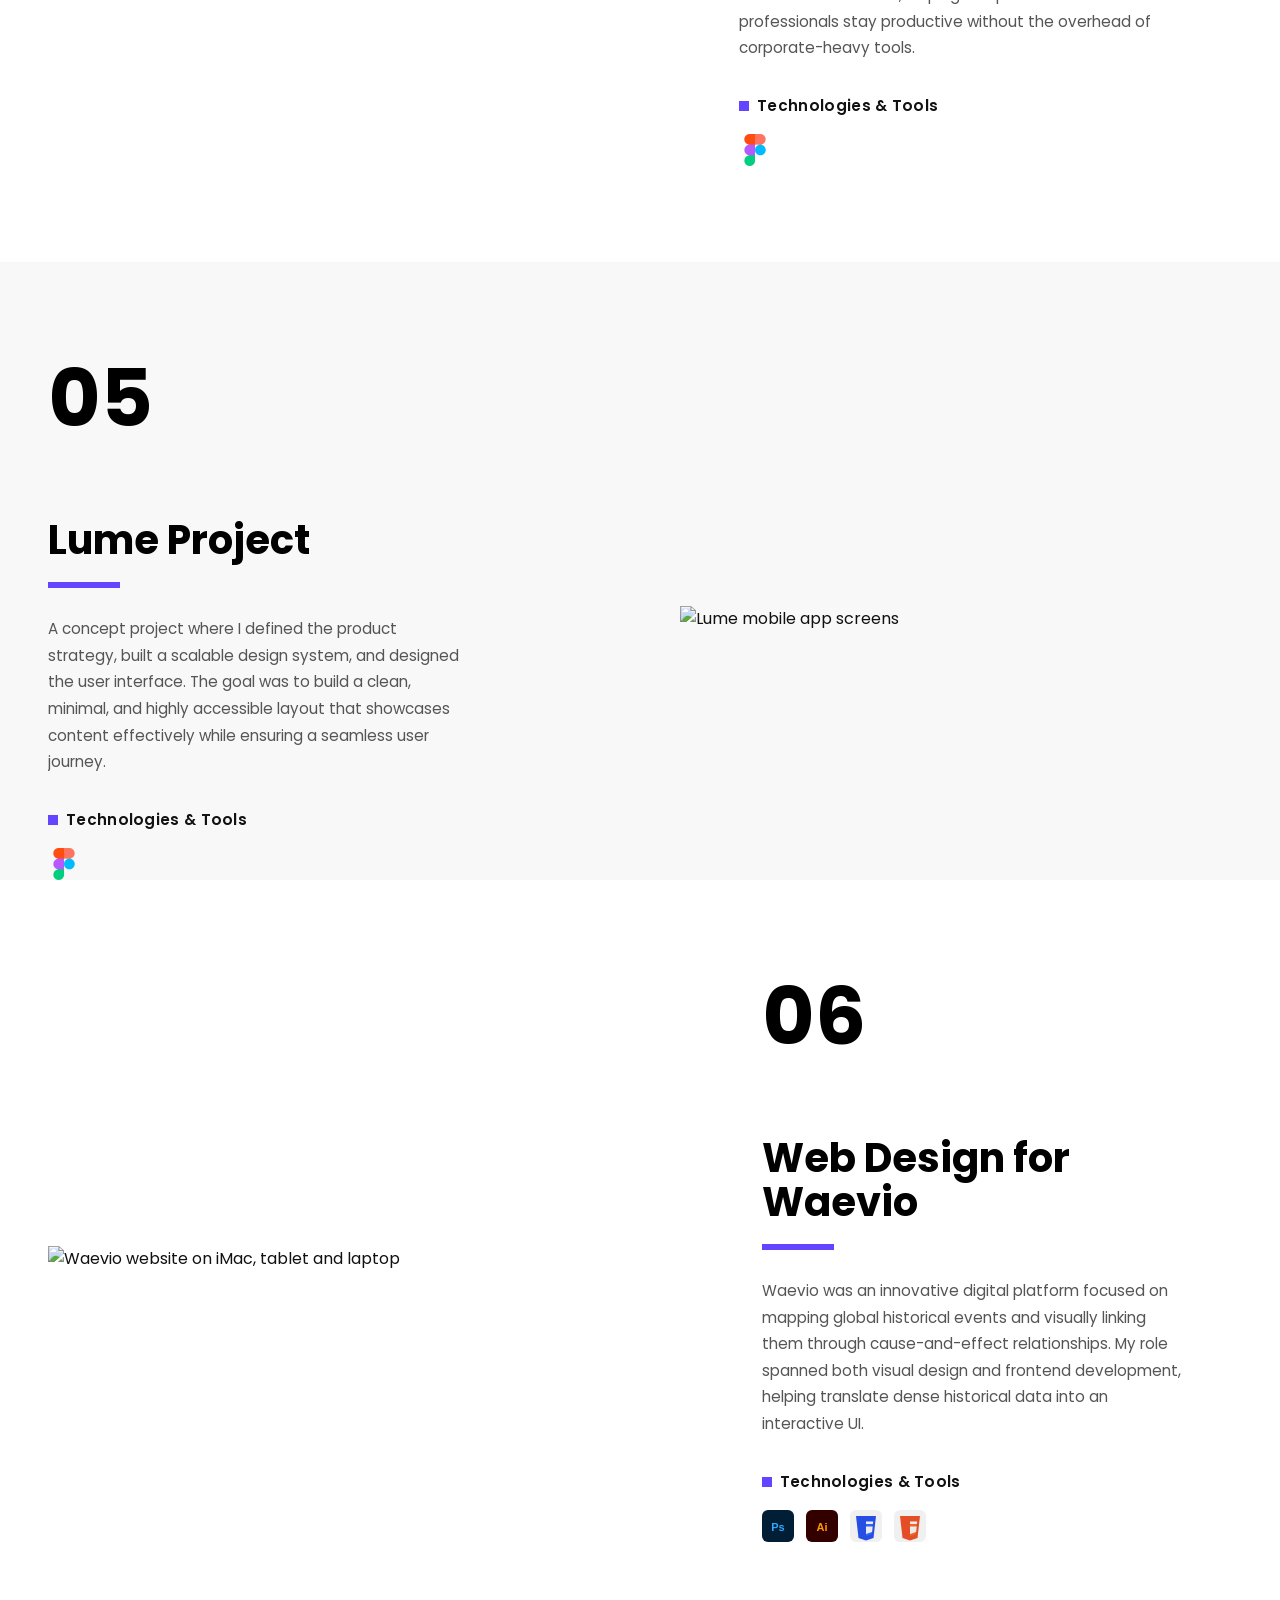
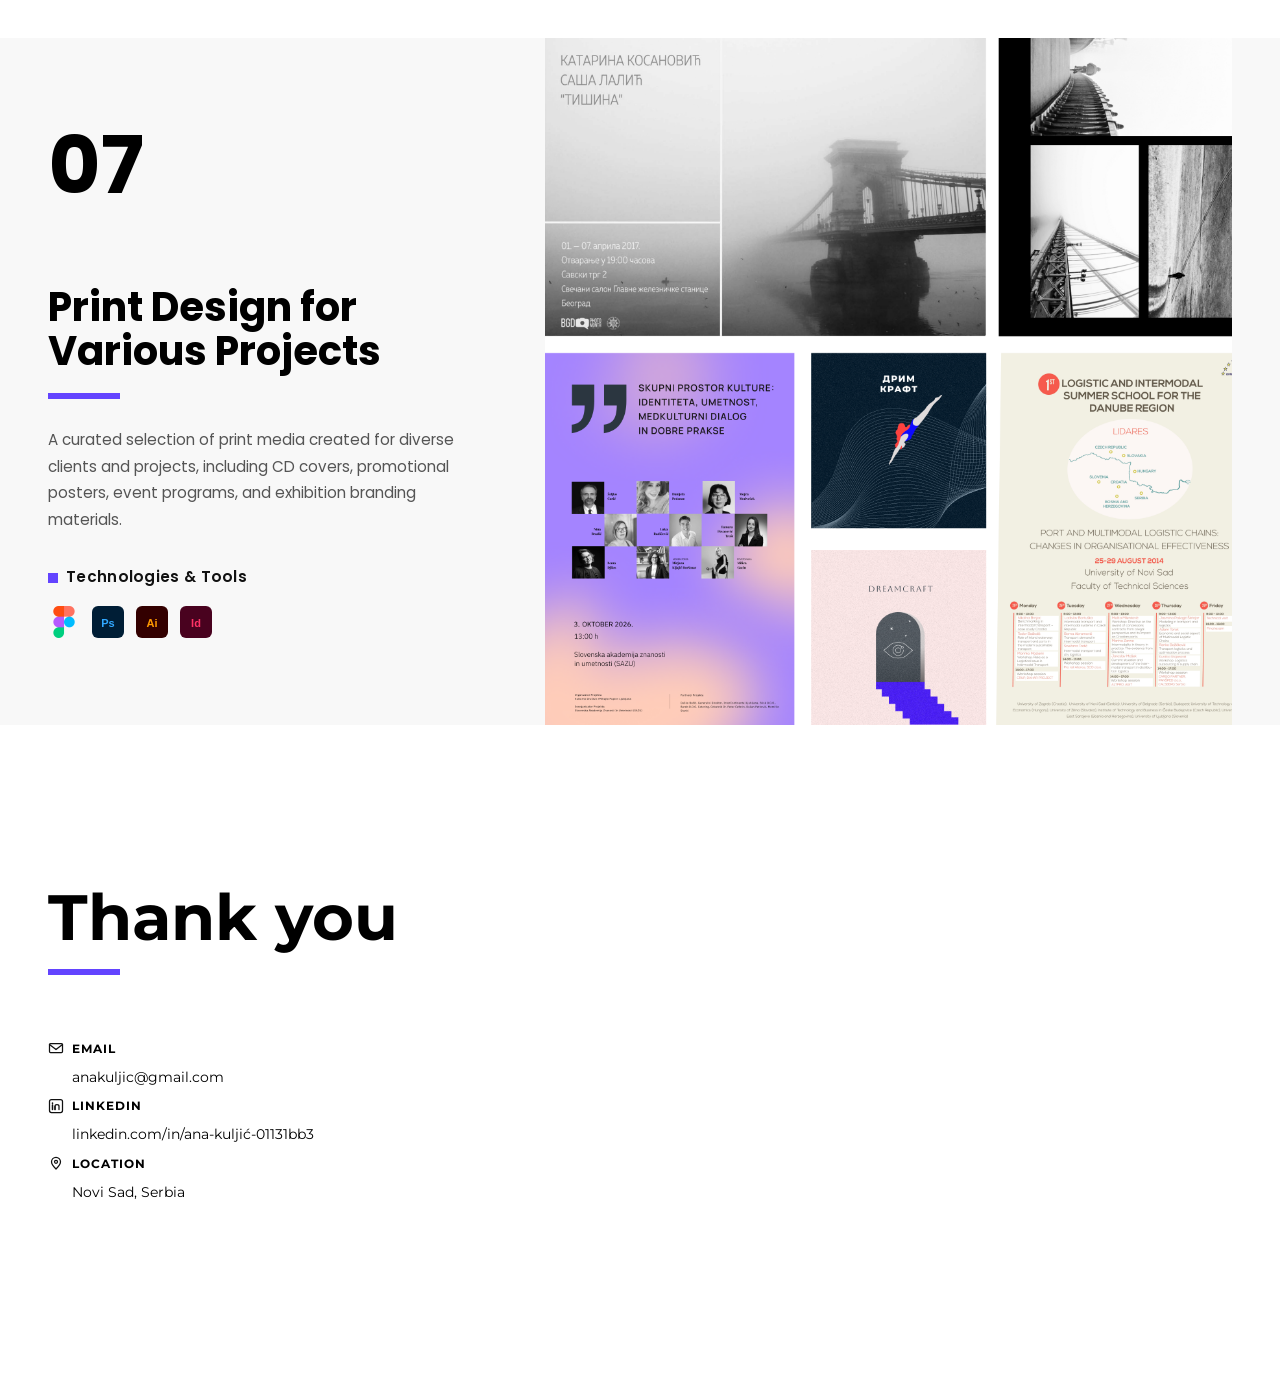
==== commit 17c149b0: "Updated images." ====
--- a/index.html
+++ b/index.html
@@ -125,21 +125,12 @@
                     </div>
             </div>
 
-            <div class="farmlet__showcase work-reveal work-reveal--media">
-                <div class="farmlet__tablet">
-                    <div class="farmlet__device-frame">
-                        <img src="images/farmlet-tablet.png" alt="Farmlet website on tablet">
-                    </div>
-                </div>
-                <div class="farmlet__brand-card">
-                    <img src="images/farmlet-brand-card.png" alt="Farmlet logo and brand card">
-                </div>
-                <div class="farmlet__phone-wrap">
-                    <!-- <div class="farmlet__phone-bg" aria-hidden="true"></div> -->
-                    <div class="farmlet__phone">
-                        <img src="images/farmlet-locations.png" alt="Farmlet mobile app">
-                    </div>
-                </div>
+            <div class="farmlet__brand work-reveal work-reveal--media">
+                <img src="images/farmlet-logo-pakovanje.png" alt="Farmlet logo applied on signage, packaging and merchandise">
+            </div>
+            <div class="farmlet__mockups work-reveal work-reveal--media">
+                <img src="images/farmlet-tablet-laptop.png" alt="Farmlet website on laptop and tablet">
+                <img src="images/farmlet-screens-mobile.png" alt="Farmlet mobile app screens">
             </div>
         </div>
         </div>
--- a/css/style.css
+++ b/css/style.css
@@ -28,6 +28,17 @@
 
 body > header {
     background: #F8F8F8;
+}
+
+body > header.hero {
+    padding-top: 0 !important;
+    padding-bottom: 0 !important;
+}
+
+@media (min-width: 769px) {
+    body > header.hero {
+        padding-right: 0 !important;
+    }
 }
 
 body > section:nth-of-type(odd) {
@@ -51,7 +62,7 @@
 }
 
 .nav-toggle {
-    display: flex;
+    display: none;
     flex-direction: column;
     justify-content: center;
     gap: 5px;
@@ -91,67 +102,227 @@
 
 .nav-links {
     list-style: none;
-    position: absolute;
-    top: 100%;
-    right: 0;
-    left: auto;
-    flex-direction: column;
-    align-items: flex-end;
-    gap: 0.25rem;
-    width: max-content;
-    min-width: 11rem;
+    display: flex;
+    gap: 1.5rem;
     margin: 0;
-    padding: 1rem 1.5rem;
-    background: #fff;
-    box-shadow: 0 8px 24px rgba(0, 0, 0, 0.08);
-    display: flex;
-    transform: translateX(110%);
-    opacity: 0;
-    visibility: hidden;
-    pointer-events: none;
-    transition: transform 0.3s ease, opacity 0.3s ease, visibility 0.3s ease;
-}
-
-.navbar--open .nav-links {
-    transform: translateX(0);
-    opacity: 1;
-    visibility: visible;
-    pointer-events: auto;
-}
-
-.nav-links li {
-    width: 100%;
-    text-align: right;
+    padding: 0;
 }
 
 .nav-links li a {
+    position: relative;
     display: inline-block;
-    padding: 0.65rem 0;
-    text-align: right;
     text-decoration: none;
     color: #111;
-    font-weight: 500;
+    font-weight: 600;
+    text-transform: uppercase;
+    font-size: 12px;
+}
+
+.nav-links li a::after {
+    content: "";
+    position: absolute;
+    left: 0;
+    bottom: -3px;
+    width: 0;
+    height: 2px;
+    background: #6344ff;
+    transition: width 0.3s ease;
 }
 
 .nav-links li a:hover {
-    color: #0070f3;
+    color: #111;
+}
+
+.nav-links li a:hover::after {
+    width: 100%;
 }
 
 @media (max-width: 768px) {
     :root {
         --page-gutter: 1.5rem;
     }
+
+    .nav-toggle {
+        display: flex;
+    }
+
+    .nav-links {
+        position: absolute;
+        top: 100%;
+        right: 0;
+        left: auto;
+        flex-direction: column;
+        align-items: flex-end;
+        gap: 0.25rem;
+        width: max-content;
+        min-width: 11rem;
+        padding: 1rem 1.5rem;
+        background: #fff;
+        box-shadow: 0 8px 24px rgba(0, 0, 0, 0.08);
+        transform: translateX(110%);
+        opacity: 0;
+        visibility: hidden;
+        pointer-events: none;
+        transition: transform 0.3s ease, opacity 0.3s ease, visibility 0.3s ease;
+    }
+
+    .navbar--open .nav-links {
+        transform: translateX(0);
+        opacity: 1;
+        visibility: visible;
+        pointer-events: auto;
+    }
+
+    .nav-links li {
+        width: 100%;
+        text-align: right;
+    }
+
+    .nav-links li a {
+        display: inline-block;
+        padding: 0.65rem 0;
+        text-align: right;
+    }
 }
 
 .hero {
     display: flex;
-    align-items: center;
+    align-items: stretch;
     min-height: 100vh;
     min-height: 100dvh;
-    padding-block: 5rem;
+    padding-block: 0;
     max-width: none;
     margin: 0;
     box-sizing: border-box;
+    overflow: hidden;
+}
+
+.hero .container.hero__layout {
+    display: grid;
+    grid-template-columns: minmax(0, 1fr) auto;
+    align-items: stretch;
+    gap: clamp(1.5rem, 4vw, 3rem);
+    width: 100%;
+    max-width: none;
+    margin: 0;
+    min-height: 100vh;
+    min-height: 100dvh;
+}
+
+.hero__content {
+    display: flex;
+    flex-direction: column;
+    justify-content: center;
+    min-width: 0;
+    min-height: 100vh;
+    min-height: 100dvh;
+}
+
+.hero__mosaic {
+    display: flex;
+    align-items: stretch;
+    justify-content: flex-end;
+    align-self: stretch;
+    min-width: 0;
+    height: 100vh;
+    height: 100dvh;
+}
+
+.hero__mosaic-grid {
+    display: grid;
+    grid-template-columns: repeat(3, 1fr);
+    grid-template-rows: repeat(4, 1fr);
+    width: calc(100vh * 3 / 4);
+    width: calc(100dvh * 3 / 4);
+    height: 100%;
+    max-width: none;
+    aspect-ratio: unset;
+}
+
+.hero__tile {
+    width: 100%;
+    height: 100%;
+    opacity: 0;
+    transform: translate(48vw, -42vh);
+    animation: hero-tile-assemble 1.25s cubic-bezier(0.22, 1, 0.36, 1) forwards;
+    will-change: transform, opacity;
+}
+
+.hero__tile--purple {
+    background: #6344ff;
+}
+
+.hero__tile--dark {
+    background: #2e2e36;
+}
+
+.hero__tile--grey {
+    background: #d4d4d4;
+}
+
+.hero__tile--lavender {
+    background: #eceaf8;
+}
+
+.hero__tile--round-tr {
+    border-top-right-radius: 42%;
+}
+
+.hero__tile--round-tl {
+    border-top-left-radius: 42%;
+}
+
+.hero__tile--round-bl {
+    border-bottom-left-radius: 42%;
+}
+
+.hero__tile--photo {
+    position: relative;
+    border-radius: 50%;
+    overflow: hidden;
+    background: #d4d4d4;
+}
+
+.hero__tile--photo::after {
+    content: "";
+    position: absolute;
+    inset: 0;
+    background: rgba(99, 68, 255, 0.4);
+    mix-blend-mode: multiply;
+    pointer-events: none;
+}
+
+.hero__tile--photo img {
+    display: block;
+    width: 100%;
+    height: 100%;
+    object-fit: cover;
+    filter: grayscale(100%);
+}
+
+.hero__mosaic-grid .hero__tile:nth-child(1) { animation-delay: 0.3s; }
+.hero__mosaic-grid .hero__tile:nth-child(2) { animation-delay: 0.45s; }
+.hero__mosaic-grid .hero__tile:nth-child(3) { animation-delay: 0.6s; }
+.hero__mosaic-grid .hero__tile:nth-child(4) { animation-delay: 0.95s; }
+.hero__mosaic-grid .hero__tile:nth-child(5) { animation-delay: 1.1s; }
+.hero__mosaic-grid .hero__tile:nth-child(6) { animation-delay: 1.25s; }
+.hero__mosaic-grid .hero__tile:nth-child(7) { animation-delay: 1.6s; }
+.hero__mosaic-grid .hero__tile:nth-child(8) { animation-delay: 1.75s; }
+.hero__mosaic-grid .hero__tile:nth-child(9) { animation-delay: 1.9s; }
+.hero__mosaic-grid .hero__tile:nth-child(10) { animation-delay: 2.25s; }
+.hero__mosaic-grid .hero__tile:nth-child(11) { animation-delay: 2.4s; }
+.hero__mosaic-grid .hero__tile:nth-child(12) { animation-delay: 2.55s; }
+
+@keyframes hero-tile-assemble {
+    from {
+        opacity: 0;
+        transform: translate(48vw, -42vh);
+    }
+
+    to {
+        opacity: 1;
+        transform: translate(0, 0);
+    }
 }
 
 .hero .container {
@@ -197,11 +368,91 @@
     color: #000;
 }
 
+@media (min-width: 769px) and (max-width: 1320px) {
+    .hero__title {
+        font-size: clamp(2.75rem, 6vw, 4.5rem);
+    }
+
+    .hero__name {
+        font-size: 1.5rem;
+    }
+
+    .hero__label {
+        font-size: 1rem;
+    }
+
+    .hero__accent {
+        margin: 1.75rem 0;
+    }
+}
+
 @media (max-width: 768px) {
+    body > header.hero {
+        padding-right: var(--page-gutter) !important;
+    }
+
     .hero {
-        min-height: 100vh;
-        min-height: 100dvh;
-        padding-block: 4rem;
+        min-height: auto;
+    }
+
+    .hero .container.hero__layout {
+        grid-template-columns: 1fr;
+        gap: 2.5rem;
+        min-height: auto;
+    }
+
+    .hero__content {
+        min-height: auto;
+        padding-top: 4rem;
+        padding-bottom: 2rem;
+    }
+
+    .hero__mosaic {
+        justify-content: stretch;
+        width: 100%;
+        height: auto;
+        margin-right: 0;
+    }
+
+    .hero__mosaic-grid {
+        grid-template-columns: repeat(3, 1fr);
+        grid-template-rows: repeat(3, 1fr);
+        width: 100%;
+        max-width: none;
+        height: auto;
+        aspect-ratio: 1;
+    }
+
+    .hero__mosaic-grid .hero__tile:nth-child(1) { grid-column: 1; grid-row: 1; }
+    .hero__mosaic-grid .hero__tile:nth-child(2) { grid-column: 2; grid-row: 1; }
+    .hero__mosaic-grid .hero__tile:nth-child(3) { grid-column: 3; grid-row: 1; }
+    .hero__mosaic-grid .hero__tile:nth-child(4) { grid-column: 1; grid-row: 2; }
+    .hero__mosaic-grid .hero__tile--photo { grid-column: 2; grid-row: 2; }
+    .hero__mosaic-grid .hero__tile:nth-child(6) { grid-column: 3; grid-row: 2; }
+    .hero__mosaic-grid .hero__tile:nth-child(7) { grid-column: 1; grid-row: 3; }
+    .hero__mosaic-grid .hero__tile:nth-child(5) { grid-column: 2; grid-row: 3; }
+    .hero__mosaic-grid .hero__tile:nth-child(9) { grid-column: 3; grid-row: 3; }
+
+    .hero__mosaic-grid .hero__tile:nth-child(10),
+    .hero__mosaic-grid .hero__tile:nth-child(11),
+    .hero__mosaic-grid .hero__tile:nth-child(12) {
+        display: none;
+    }
+
+    .hero__tile {
+        transform: translate(36vw, -28vh);
+    }
+
+    @keyframes hero-tile-assemble {
+        from {
+            opacity: 0;
+            transform: translate(36vw, -28vh);
+        }
+
+        to {
+            opacity: 1;
+            transform: translate(0, 0);
+        }
     }
 
     .hero__accent {
@@ -695,86 +946,30 @@
     font-size: clamp(1.75rem, 3.5vw, 2.5rem);
 }
 
-.farmlet__showcase {
-    position: relative;
-    min-height: 520px;
-    width: 100%;
-    max-width: 100%;
-    overflow: hidden;
-}
-
-.farmlet__tablet {
-    position: relative;
-    width: 52%;
-    margin: 0 12% 0 2%;
-    z-index: 2;
-}
-
-/* .farmlet__device-frame {
-    background: #1a1a1a;
-    border-radius: 18px;
-    padding: 10px;
-    box-shadow: 0 20px 50px rgba(0, 0, 0, 0.12);
-    overflow: hidden;
-} */
-
-.farmlet__device-frame img {
+.farmlet__brand,
+.farmlet__mockups {
+    min-width: 0;
+}
+
+.farmlet__mockups {
+    grid-column: 1 / -1;
+    display: grid;
+    grid-template-columns: 1fr 1fr;
+    align-items: center;
+    gap: 1.5rem;
+}
+
+.farmlet__brand img,
+.farmlet__mockups img {
     display: block;
     width: 100%;
     height: auto;
-    border-radius: 8px;
-}
-
-.farmlet__brand-card {
-    position: absolute;
-    top: 1rem;
-    right: 0.75rem;
-    width: 40%;
-    z-index: 3;
-    border-radius: 14px;
-    overflow: hidden;
-    box-shadow: 0 12px 32px rgba(0, 0, 0, 0.1);
-}
-
-.farmlet__brand-card img {
-    display: block;
-    width: 100%;
-    height: auto;
-}
-
-.farmlet__phone-wrap {
-    position: absolute;
-    bottom: -8.5rem;
-    right: 0.75rem;
-    width: 40%;
-    z-index: 4;
-}
-
-.farmlet__phone-bg {
-    position: absolute;
-    top: -6%;
-    left: -10%;
-    right: -6%;
-    bottom: -5%;
-    background: #D9EDE4;
+}
+
+.farmlet__brand img {
+    width: 85%;
+    margin-inline: auto;
     border-radius: 24px;
-    z-index: 0;
-}
-
-.farmlet__phone {
-    position: relative;
-    z-index: 1;
-    background: #1a1a1a;
-    border-radius: 22px;
-    padding: 8px;
-    box-shadow: 0 16px 40px rgba(0, 0, 0, 0.12);
-}
-
-.farmlet__phone img {
-    display: block;
-    width: 100%;
-    height: auto;
-    border-radius: 16px;
 }
 
 .work--circular .work__header {
@@ -1282,7 +1477,8 @@
     }
 
     .about__image,
-    .farmlet__showcase,
+    .farmlet__brand,
+    .farmlet__mockups,
     .fuelerate__mockup,
     .flow__gallery,
     .lume__screens,
@@ -1311,63 +1507,15 @@
         margin: 0 auto;
     }
 
-    .farmlet__showcase {
-        display: flex;
-        flex-direction: column;
-        gap: 1.25rem;
-        min-height: auto;
-        max-width: 100%;
+    .farmlet__brand,
+    .farmlet__mockups {
+        grid-column: auto;
         margin: 0 auto;
-        overflow: visible;
-    }
-
-    .farmlet__brand-card {
-        order: 1;
-        position: static;
-        width: 100%;
-        top: auto;
-        right: auto;
-        border-radius: 0;
-        box-shadow: none;
-    }
-
-    .farmlet__tablet {
-        order: 2;
-        position: static;
-        width: 100%;
-        margin: 0;
-        z-index: auto;
-    }
-
-    .farmlet__phone-wrap {
-        order: 3;
-        position: static;
-        width: 100%;
-        bottom: auto;
-        right: auto;
-        z-index: auto;
-    }
-
-    .farmlet__phone {
-        padding: 6px;
-        border-radius: 0;
-        box-shadow: none;
-        background: transparent;
-    }
-
-    .farmlet__phone img {
-        border-radius: 0;
-        width: calc(100% - 20px);
-        margin-inline: auto;
-    }
-
-    .farmlet__device-frame img {
-        border-radius: 0;
-    }
-
-    .farmlet__brand-card img {
-        width: calc(100% - 30px);
-        margin-inline: auto;
+    }
+
+    .farmlet__mockups {
+        grid-template-columns: 1fr;
+        gap: 1rem;
     }
 
     .circular__intro {
@@ -1544,7 +1692,7 @@
 }
 
 .thankyou {
-    padding-block: 5rem 6rem;
+    padding-block: 10rem 12rem;
     min-height: 25vh;
     display: flex;
     flex-direction: column;
@@ -1651,6 +1799,12 @@
         transform: none;
         transition: none;
     }
+
+    .hero__tile {
+        opacity: 1;
+        transform: none;
+        animation: none;
+    }
 }
 
 @media (max-width: 768px) {
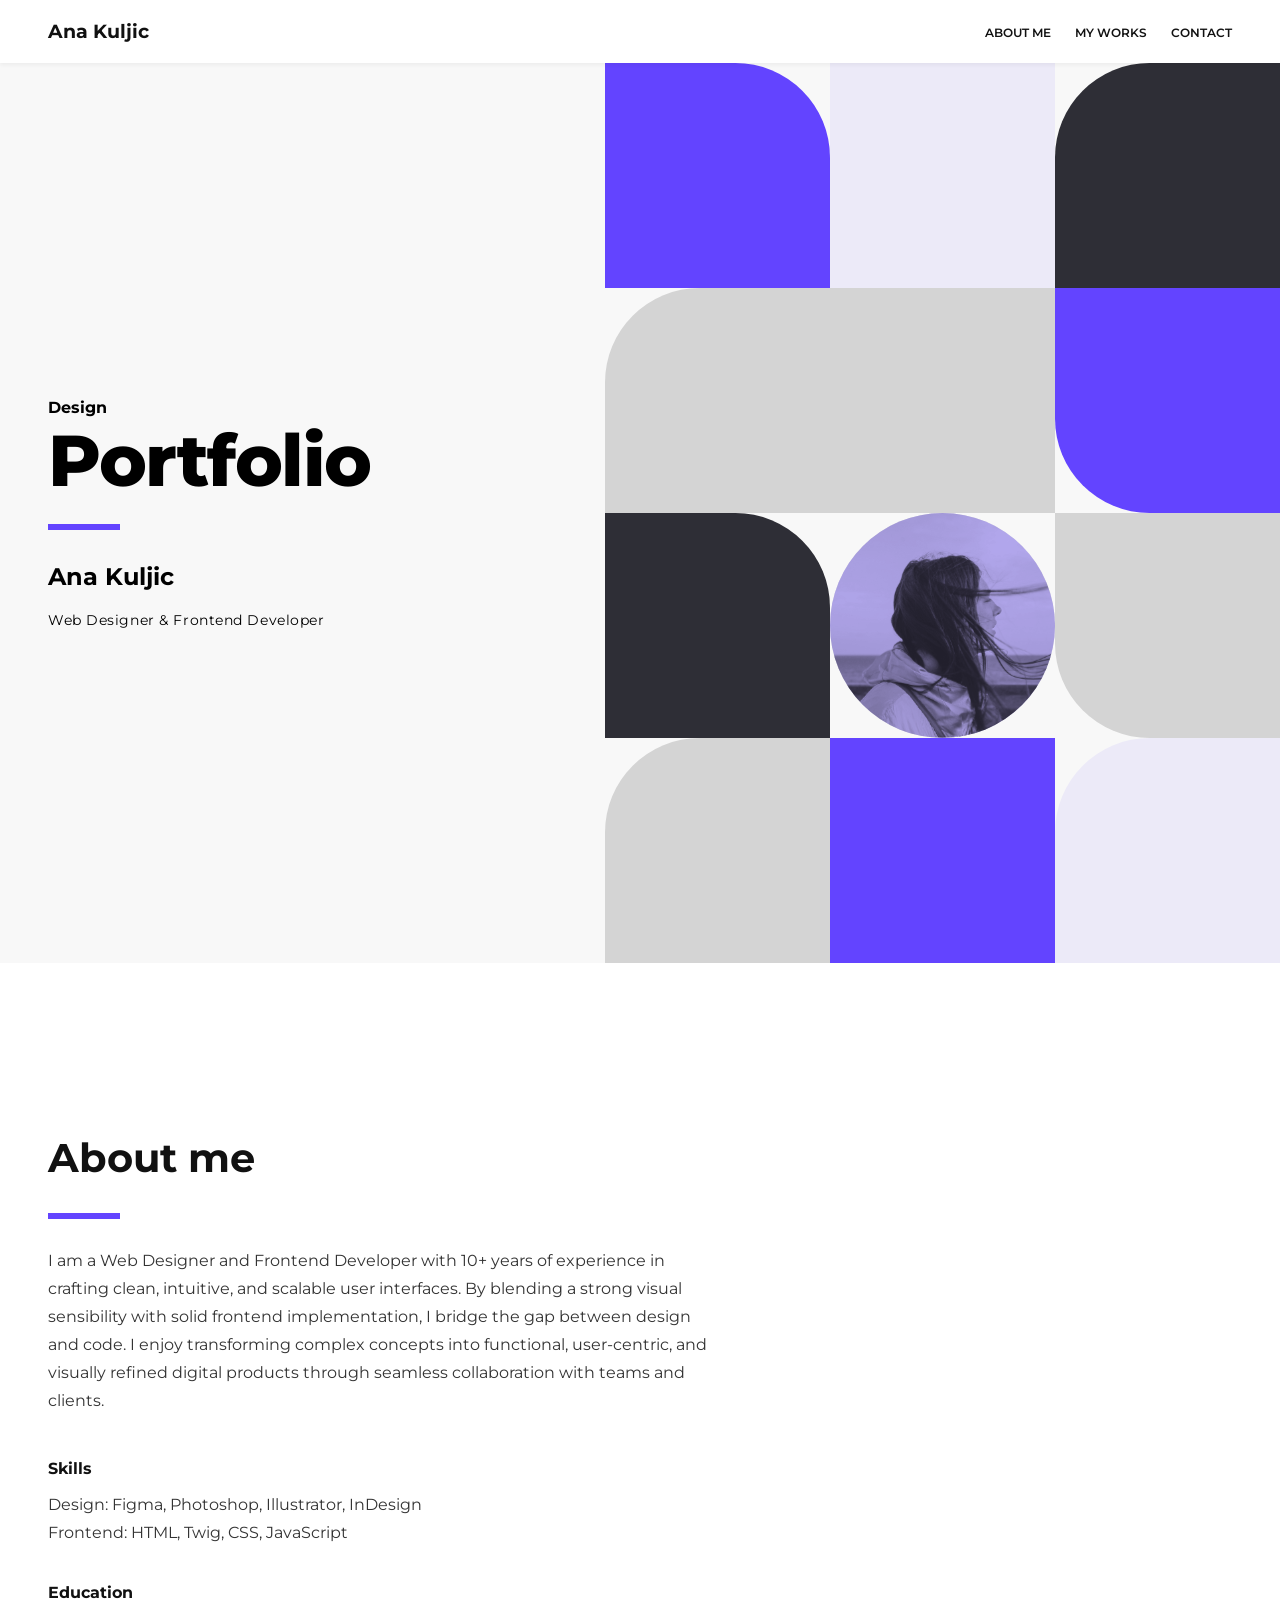
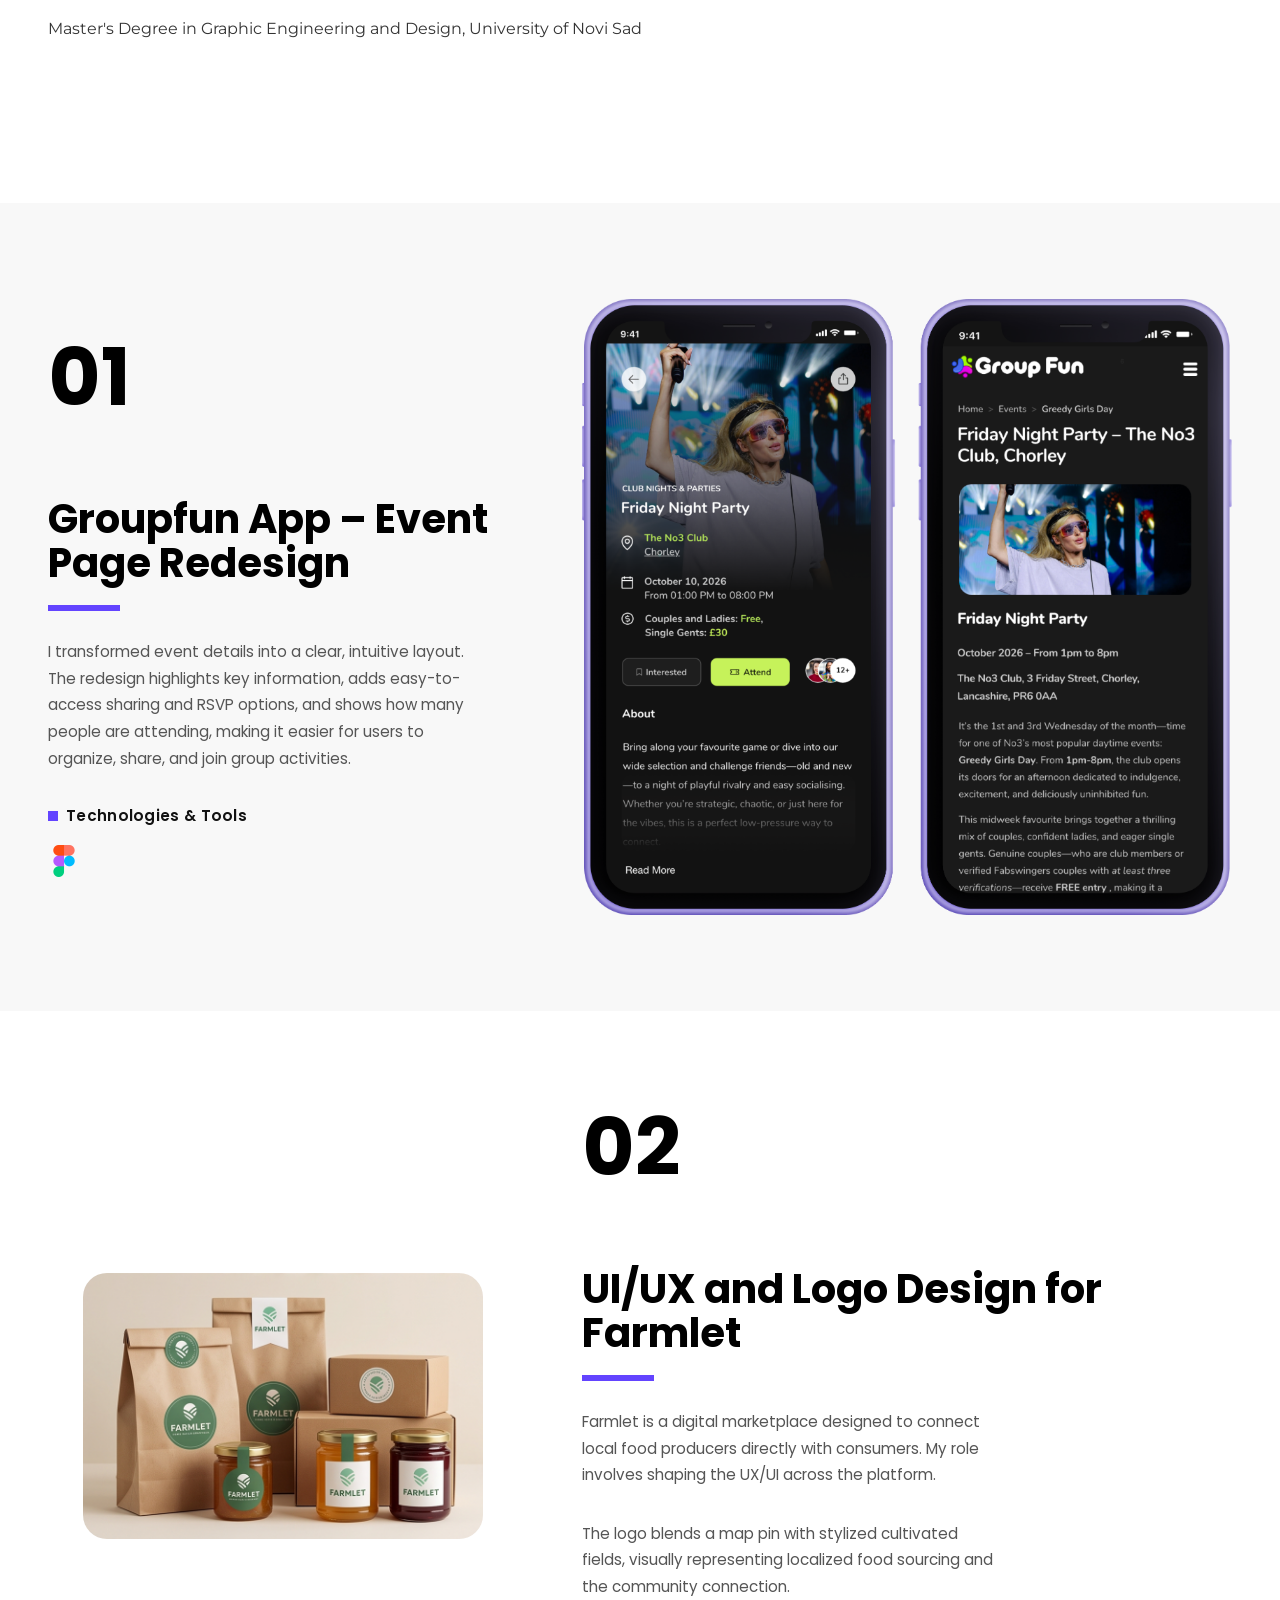
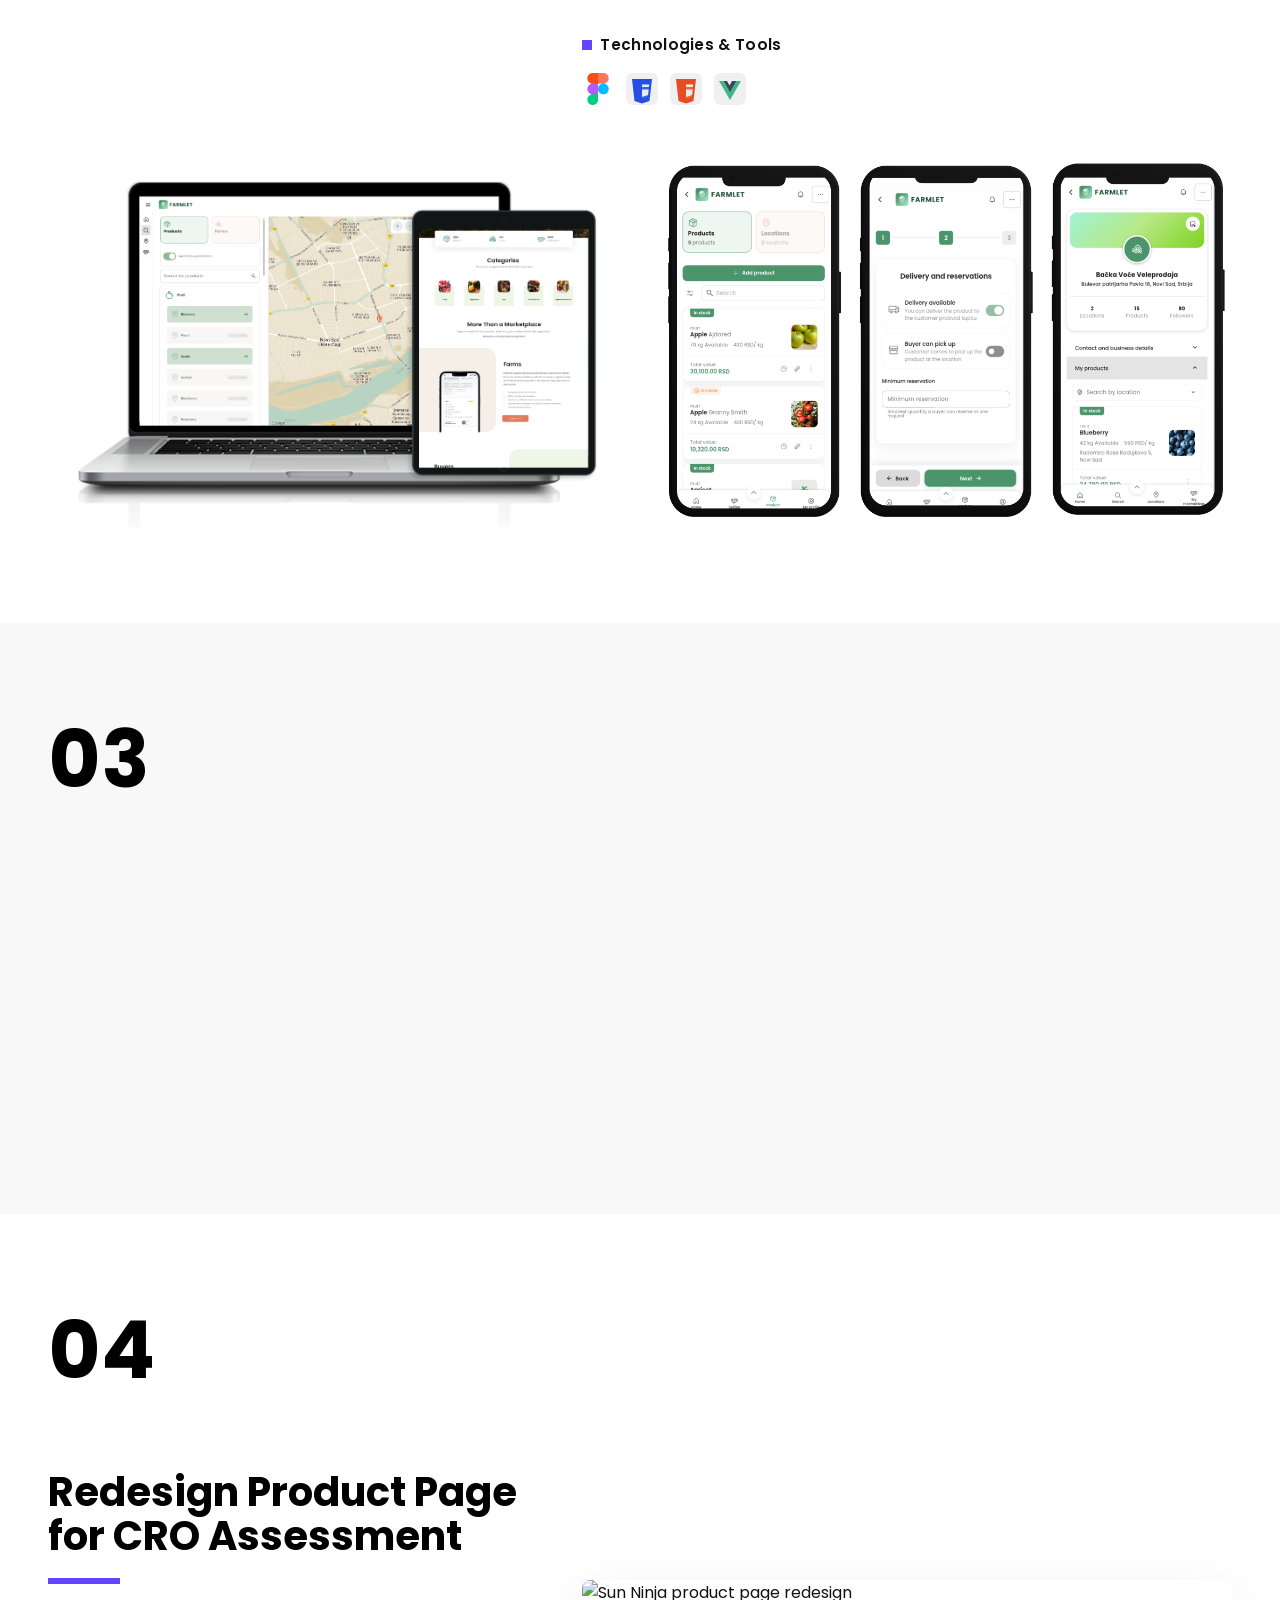
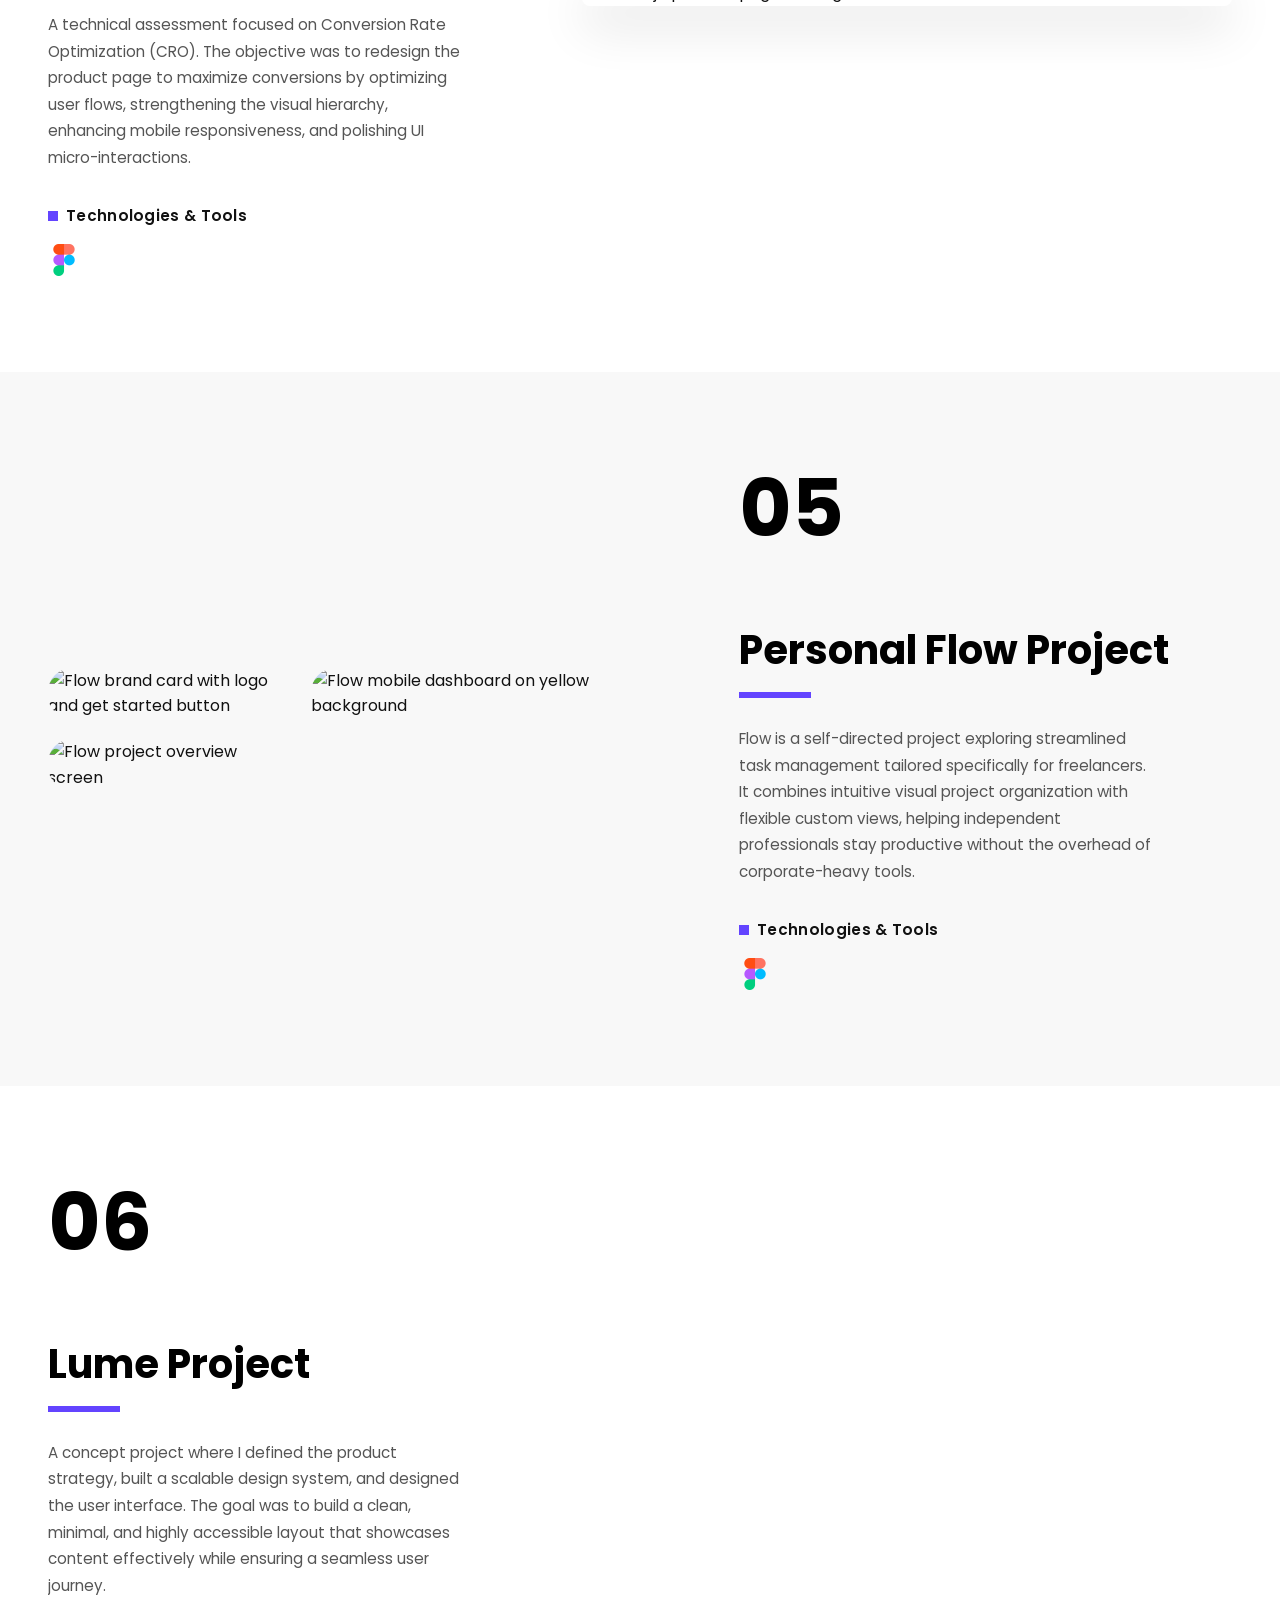
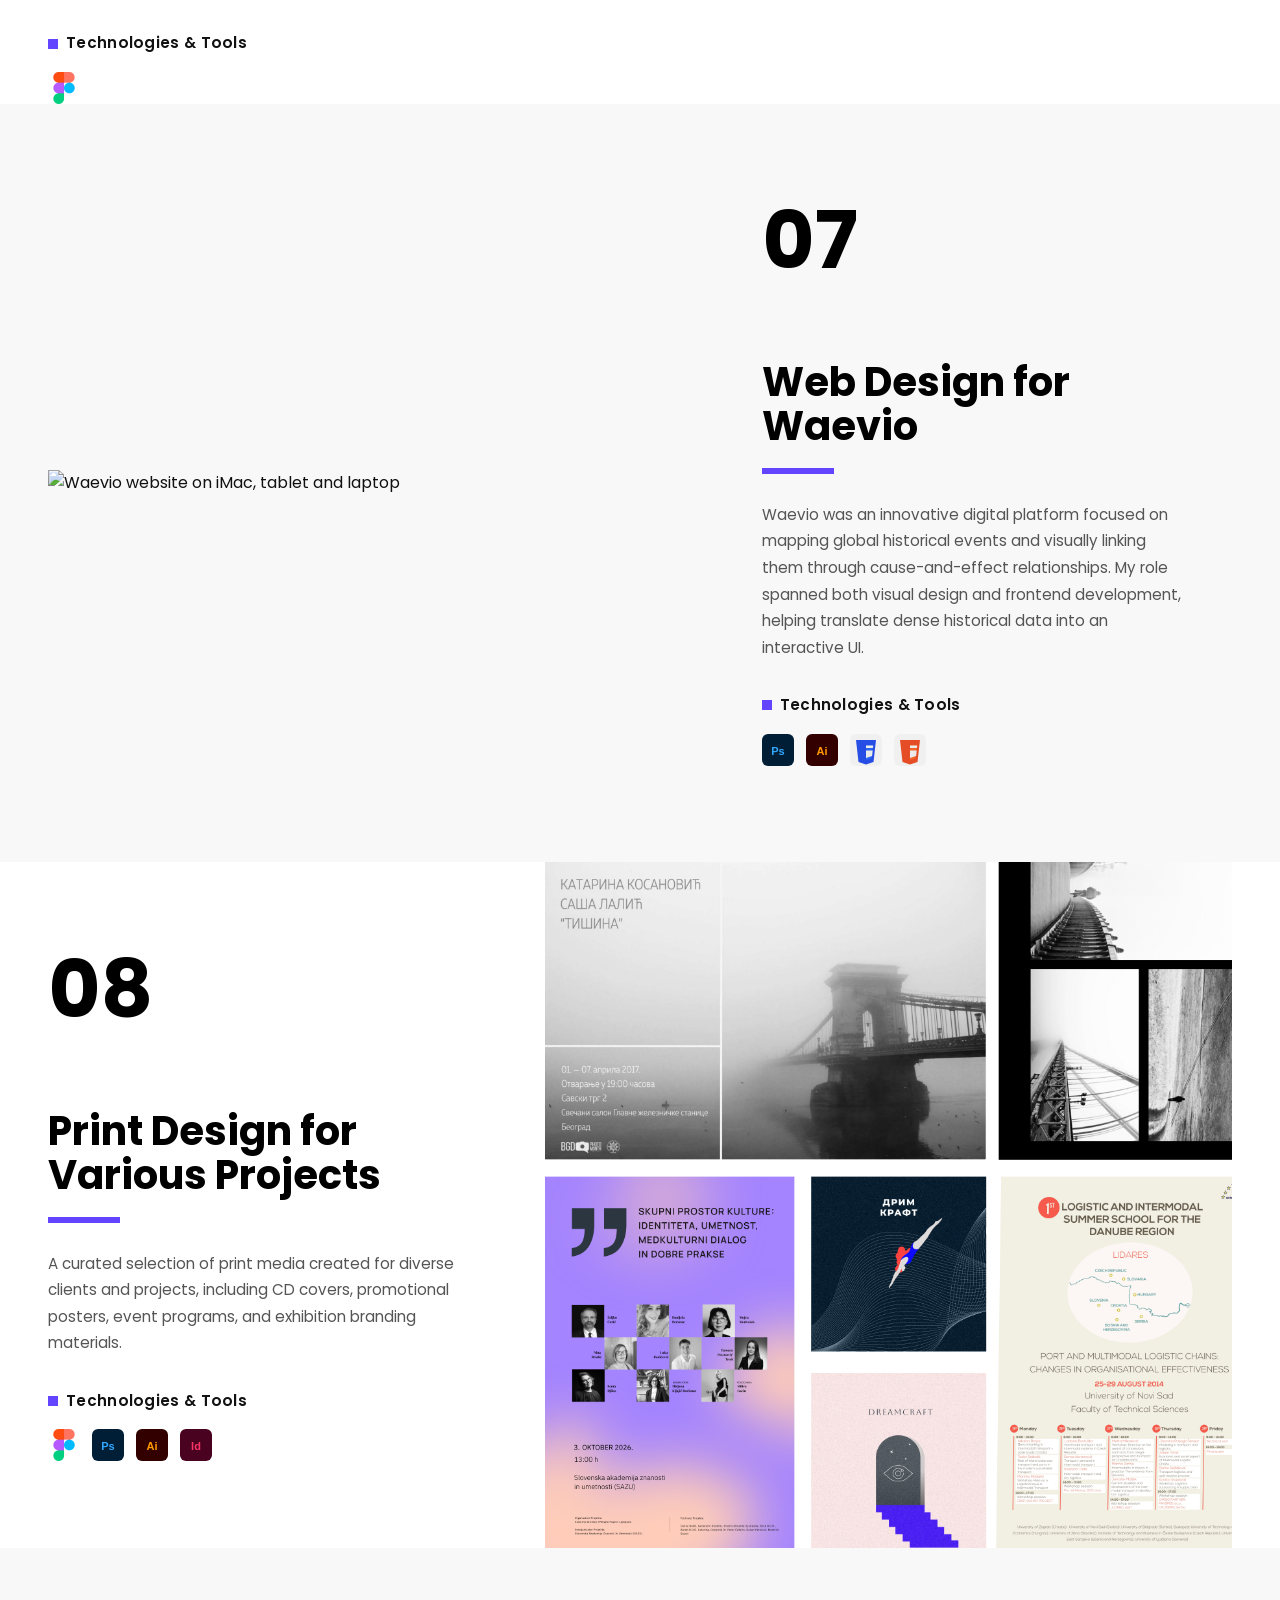
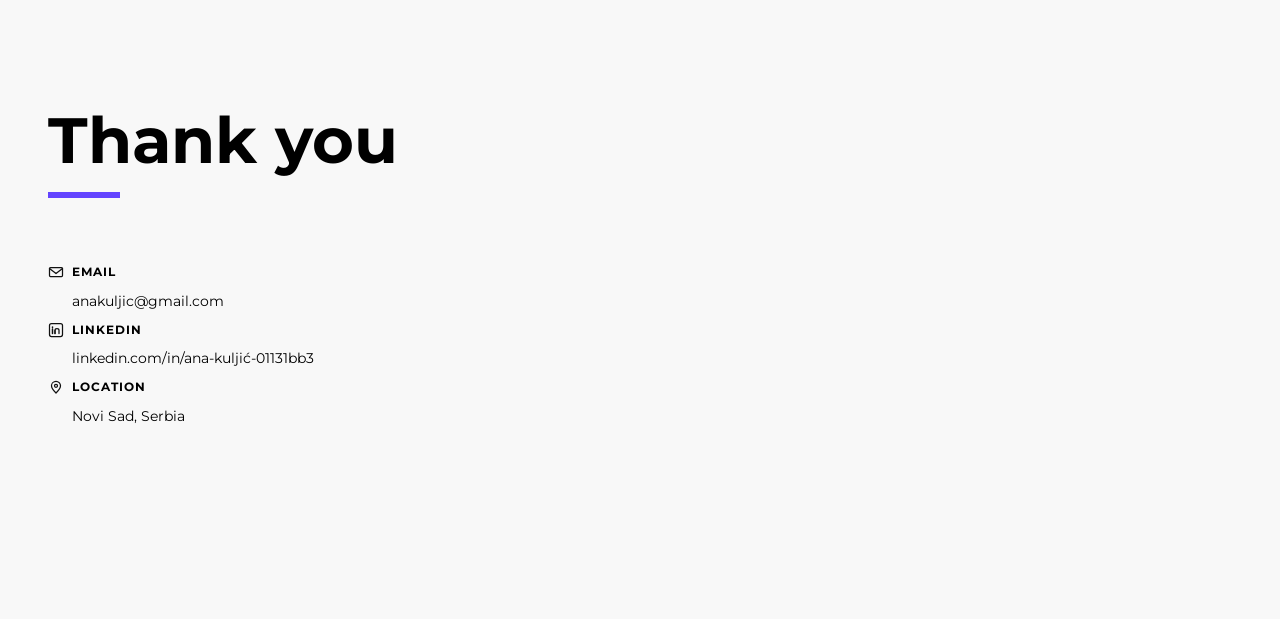
==== commit 27a6ccd7: "Added new section." ====
--- a/index.html
+++ b/index.html
@@ -1,407 +1,692 @@
-<!DOCTYPE html>
+<!doctype html>
 <html lang="en">
-
-<head>
-    <meta charset="UTF-8">
-    <meta name="viewport" content="width=device-width, initial-scale=1.0">
+  <head>
+    <meta charset="UTF-8" />
+    <meta name="viewport" content="width=device-width, initial-scale=1.0" />
     <title>Ana Kuljic — Portfolio</title>
-    <link rel="preconnect" href="https://fonts.googleapis.com">
-    <link rel="preconnect" href="https://fonts.gstatic.com" crossorigin>
-    <link href="https://fonts.googleapis.com/css2?family=Inter:wght@400;500;600;700&family=Karla:wght@400;600&family=Montserrat:wght@400;600;700;800&family=Open+Sans:wght@400;600&family=Playfair+Display:wght@700&family=Poppins:wght@400;500;600;700&family=Unbounded:wght@700&display=swap" rel="stylesheet">
-    <link rel="stylesheet" href="css/style.css">
-</head>
-
-<body>
-
+    <link rel="preconnect" href="https://fonts.googleapis.com" />
+    <link rel="preconnect" href="https://fonts.gstatic.com" crossorigin />
+    <link
+      href="https://fonts.googleapis.com/css2?family=Inter:wght@400;500;600;700&family=Karla:wght@400;600&family=Montserrat:wght@400;600;700;800&family=Open+Sans:wght@400;600&family=Playfair+Display:wght@700&family=Poppins:wght@400;500;600;700&family=Unbounded:wght@700&display=swap"
+      rel="stylesheet"
+    />
+    <link rel="stylesheet" href="css/style.css" />
+  </head>
+
+  <body>
     <!-- Navigation -->
     <nav class="navbar">
-        <div class="logo">Ana Kuljic</div>
-        <button class="nav-toggle" type="button" aria-label="Open menu" aria-expanded="false">
-            <span class="nav-toggle__line"></span>
-            <span class="nav-toggle__line"></span>
-            <span class="nav-toggle__line"></span>
-        </button>
-        <ul class="nav-links">
-            <li><a href="#about">About Me</a></li>
-            <li><a href="#works">My Works</a></li>
-            <li><a href="#contact">Contact</a></li>
-        </ul>
+      <div class="logo">Ana Kuljic</div>
+      <button
+        class="nav-toggle"
+        type="button"
+        aria-label="Open menu"
+        aria-expanded="false"
+      >
+        <span class="nav-toggle__line"></span>
+        <span class="nav-toggle__line"></span>
+        <span class="nav-toggle__line"></span>
+      </button>
+      <ul class="nav-links">
+        <li><a href="#about">About Me</a></li>
+        <li><a href="#works">My Works</a></li>
+        <li><a href="#contact">Contact</a></li>
+      </ul>
     </nav>
 
     <!-- Hero / Intro -->
     <header class="hero">
-        <div class="container hero__layout">
-            <div class="hero__content work-reveal work-reveal--text">
-                <p class="hero__label">Design</p>
-                <h1 class="hero__title">Portfolio</h1>
-                <span class="hero__accent" aria-hidden="true"></span>
-                <p class="hero__name">Ana Kuljic</p>
-                <p class="hero__role">Web Designer & Frontend Developer</p>
-            </div>
-
-            <div class="hero__mosaic" aria-hidden="true">
-                <div class="hero__mosaic-grid">
-                    <div class="hero__tile hero__tile--purple hero__tile--round-tr"></div>
-                    <div class="hero__tile hero__tile--lavender"></div>
-                    <div class="hero__tile hero__tile--dark hero__tile--round-tl"></div>
-                    <div class="hero__tile hero__tile--grey hero__tile--round-tl"></div>
-                    <div class="hero__tile hero__tile--grey"></div>
-                    <div class="hero__tile hero__tile--purple hero__tile--round-bl"></div>
-                    <div class="hero__tile hero__tile--dark hero__tile--round-tr"></div>
-                    <div class="hero__tile hero__tile--photo">
-                        <img src="images/about.svg" alt="">
-                    </div>
-                    <div class="hero__tile hero__tile--grey hero__tile--round-bl"></div>
-                    <div class="hero__tile hero__tile--grey hero__tile--round-tl"></div>
-                    <div class="hero__tile hero__tile--purple"></div>
-                    <div class="hero__tile hero__tile--lavender hero__tile--round-tl"></div>
-                </div>
-            </div>
-        </div>
+      <div class="container hero__layout">
+        <div class="hero__content work-reveal work-reveal--text">
+          <p class="hero__label">Design</p>
+          <h1 class="hero__title">Portfolio</h1>
+          <span class="hero__accent" aria-hidden="true"></span>
+          <p class="hero__name">Ana Kuljic</p>
+          <p class="hero__role">Web Designer & Frontend Developer</p>
+        </div>
+
+        <div class="hero__mosaic" aria-hidden="true">
+          <div class="hero__mosaic-grid">
+            <div
+              class="hero__tile hero__tile--purple hero__tile--round-tr"
+            ></div>
+            <div class="hero__tile hero__tile--lavender"></div>
+            <div class="hero__tile hero__tile--dark hero__tile--round-tl"></div>
+            <div class="hero__tile hero__tile--grey hero__tile--round-tl"></div>
+            <div class="hero__tile hero__tile--grey"></div>
+            <div
+              class="hero__tile hero__tile--purple hero__tile--round-bl"
+            ></div>
+            <div class="hero__tile hero__tile--dark hero__tile--round-tr"></div>
+            <div class="hero__tile hero__tile--photo">
+              <img src="images/about.svg" alt="" />
+            </div>
+            <div class="hero__tile hero__tile--grey hero__tile--round-bl"></div>
+            <div class="hero__tile hero__tile--grey hero__tile--round-tl"></div>
+            <div class="hero__tile hero__tile--purple"></div>
+            <div
+              class="hero__tile hero__tile--lavender hero__tile--round-tl"
+            ></div>
+          </div>
+        </div>
+      </div>
     </header>
 
     <!-- About Me -->
     <section id="about" class="section about">
-        <div class="container">
+      <div class="container">
         <div class="about__content">
-            <div class="about__text">
-                <h2 class="about__title">About me</h2>
-                <span class="about__accent" aria-hidden="true"></span>
-                <p class="about__bio">I am a Web Designer and Frontend Developer with 10+ years of experience in crafting clean, intuitive, and scalable user interfaces. By blending a strong visual sensibility with solid frontend implementation, I bridge the gap between design and code. I enjoy transforming complex concepts into functional, user-centric, and visually refined digital products through seamless collaboration with teams and clients.</p>
-                <div class="about__block">
-                    <h3>Skills</h3>
-                    <p>Design: Figma, Photoshop, Illustrator, InDesign</p>
-                    <p>Frontend: HTML, Twig, CSS, JavaScript</p>
-                </div>
-                <div class="about__block">
-                    <h3>Education</h3>
-                    <p>Master's Degree in Graphic Engineering and Design, University of Novi Sad</p>
-                </div>
-            </div>
-            <!-- <div class="about__image">
+          <div class="about__text">
+            <h2 class="about__title">About me</h2>
+            <span class="about__accent" aria-hidden="true"></span>
+            <p class="about__bio">
+              I am a Web Designer and Frontend Developer with 10+ years of
+              experience in crafting clean, intuitive, and scalable user
+              interfaces. By blending a strong visual sensibility with solid
+              frontend implementation, I bridge the gap between design and code.
+              I enjoy transforming complex concepts into functional,
+              user-centric, and visually refined digital products through
+              seamless collaboration with teams and clients.
+            </p>
+            <div class="about__block">
+              <h3>Skills</h3>
+              <p>Design: Figma, Photoshop, Illustrator, InDesign</p>
+              <p>Frontend: HTML, Twig, CSS, JavaScript</p>
+            </div>
+            <div class="about__block">
+              <h3>Education</h3>
+              <p>
+                Master's Degree in Graphic Engineering and Design, University of
+                Novi Sad
+              </p>
+            </div>
+          </div>
+          <!-- <div class="about__image">
                 <div class="about__image-bg" aria-hidden="true"></div>
                 <div class="about__photo-wrap">
                     <img src="images/about.svg" alt="Ana Kuljic" class="about__photo">
                 </div>
             </div> -->
         </div>
-        </div>
-    </section>
-
-    <!-- Farmlet — Project 01 -->
-    <section id="works" class="section work work--farmlet">
-        <div class="container">
-        
+      </div>
+    </section>
+    <!-- Groupufun - Project 01 -->
+    <section id="works" class="section work work--groupfun">
+      <div class="container">
+        <div class="work__content work__content--groupfun">
+          <div class="work__info work-reveal work-reveal--text">
+            <div class="work__header">
+              <span class="work__number">01</span>
+              <span class="work__line" aria-hidden="true"></span>
+            </div>
+            <h2 class="work__title work__title--farmlet">
+              Groupfun App – Event Page Redesign
+            </h2>
+            <span class="work__accent" aria-hidden="true"></span>
+            <p class="work__desc">
+              I transformed event details into a clear, intuitive layout. The
+              redesign highlights key information, adds easy-to-access sharing
+              and RSVP options, and shows how many people are attending, making
+              it easier for users to organize, share, and join group activities.
+            </p>
+            <div class="work__meta">
+              <h3 class="work__meta-title">
+                <span class="work__bullet" aria-hidden="true"></span>
+                Technologies &amp; Tools
+              </h3>
+              <ul class="work__tools">
+                <li>
+                  <img
+                    src="images/icons/figma.svg"
+                    alt="Figma"
+                    width="32"
+                    height="32"
+                  />
+                </li>
+              </ul>
+            </div>
+          </div>
+
+          <div class="groupfun__mockup work-reveal work-reveal--media">
+            <img
+              src="images/groupfun_event_page.png"
+              alt="Groupfun Event Page"
+            />
+          </div>
+        </div>
+      </div>
+    </section>
+
+    <!-- Farmlet — Project 02 -->
+    <section class="section work work--farmlet">
+      <div class="container">
         <div class="work__content work__content--farmlet">
-            <div class="work__info work-reveal work-reveal--text">
-                <div class="work__header">
-                    <span class="work__number">01</span>
-                    <span class="work__line" aria-hidden="true"></span>
-                </div>
-                <h2 class="work__title work__title--farmlet">UI/UX and Logo Design for Farmlet</h2>
-                <span class="work__accent" aria-hidden="true"></span>
-                <p class="work__desc">Farmlet is a digital marketplace designed to connect local food producers directly with consumers.
-                    My role involves shaping the UX/UI across the platform.</p>
-                <p class="work__desc">The logo blends a map pin with stylized cultivated fields, visually representing localized food sourcing and the community connection.</p>
-                    <div class="work__meta">
-                        <h3 class="work__meta-title">
-                            <span class="work__bullet" aria-hidden="true"></span>
-                            Technologies &amp; Tools
-                        </h3>
-                        <ul class="work__tools">
-                            <li>
-                                <img src="images/icons/figma.svg" alt="Figma" width="32" height="32">
-                            </li>
-                            <li>
-                                <img src="images/icons/css3.svg" alt="CSS3" width="32" height="32">
-                            </li>
-                            <li>
-                                <img src="images/icons/html5.svg" alt="HTML5" width="32" height="32">
-                            </li>
-                            <li>
-                                <img src="images/icons/vue.svg" alt="Vue.js" width="32" height="32">
-                            </li>
-                        </ul>
-                    </div>
-            </div>
-
-            <div class="farmlet__brand work-reveal work-reveal--media">
-                <img src="images/farmlet-logo-pakovanje.png" alt="Farmlet logo applied on signage, packaging and merchandise">
-            </div>
-            <div class="farmlet__mockups work-reveal work-reveal--media">
-                <img src="images/farmlet-tablet-laptop.png" alt="Farmlet website on laptop and tablet">
-                <img src="images/farmlet-screens-mobile.png" alt="Farmlet mobile app screens">
-            </div>
-        </div>
-        </div>
-    </section>
-
-    <!-- Circular Navigator — Project 02 -->
+          <div class="farmlet__brand work-reveal work-reveal--media">
+            <img
+              src="images/farmlet-logo-pakovanje.png"
+              alt="Farmlet logo applied on signage, packaging and merchandise"
+            />
+          </div>
+          <div class="work__info work-reveal work-reveal--text">
+            <div class="work__header">
+              <span class="work__number">02</span>
+              <span class="work__line" aria-hidden="true"></span>
+            </div>
+            <h2 class="work__title work__title--farmlet">
+              UI/UX and Logo Design for Farmlet
+            </h2>
+            <span class="work__accent" aria-hidden="true"></span>
+            <p class="work__desc">
+              Farmlet is a digital marketplace designed to connect local food
+              producers directly with consumers. My role involves shaping the
+              UX/UI across the platform.
+            </p>
+            <p class="work__desc">
+              The logo blends a map pin with stylized cultivated fields,
+              visually representing localized food sourcing and the community
+              connection.
+            </p>
+            <div class="work__meta">
+              <h3 class="work__meta-title">
+                <span class="work__bullet" aria-hidden="true"></span>
+                Technologies &amp; Tools
+              </h3>
+              <ul class="work__tools">
+                <li>
+                  <img
+                    src="images/icons/figma.svg"
+                    alt="Figma"
+                    width="32"
+                    height="32"
+                  />
+                </li>
+                <li>
+                  <img
+                    src="images/icons/css3.svg"
+                    alt="CSS3"
+                    width="32"
+                    height="32"
+                  />
+                </li>
+                <li>
+                  <img
+                    src="images/icons/html5.svg"
+                    alt="HTML5"
+                    width="32"
+                    height="32"
+                  />
+                </li>
+                <li>
+                  <img
+                    src="images/icons/vue.svg"
+                    alt="Vue.js"
+                    width="32"
+                    height="32"
+                  />
+                </li>
+              </ul>
+            </div>
+          </div>
+
+          <div class="farmlet__mockups work-reveal work-reveal--media">
+            <img
+              src="images/farmlet-tablet-laptop.png"
+              alt="Farmlet website on laptop and tablet"
+            />
+            <img
+              src="images/farmlet-screens-mobile.png"
+              alt="Farmlet mobile app screens"
+            />
+          </div>
+        </div>
+      </div>
+    </section>
+
+    <!-- Circular Navigator — Project 03 -->
     <section class="section work work--circular">
-        <div class="container">
+      <div class="container">
         <div class="work__header">
-            <span class="work__number">02</span>
-            <span class="work__line" aria-hidden="true"></span>
+          <span class="work__number">03</span>
+          <span class="work__line" aria-hidden="true"></span>
         </div>
 
         <div class="circular__intro work-reveal work-reveal--text">
-            <h2 class="work__title work__title--circular">Landing Page for Circular Navigator</h2>
-            <span class="circular__intro-vline" aria-hidden="true"></span>
-            <div class="circular__intro-content">
-                <p class="circular__intro-desc">A digital platform designed to accelerate Serbia's transition to a circular economy by seamlessly connecting people, businesses, and resources. The platform empowers users to exchange materials, access localized waste management services, and discover sustainable businesses within their community.</p>
-                <div class="work__meta">
-                    <h3 class="work__meta-title">
-                        <span class="work__bullet" aria-hidden="true"></span>
-                        Technologies &amp; Tools
-                    </h3>
-                    <ul class="work__tools">
-                        <li>
-                            <img src="images/icons/figma.svg" alt="Figma" width="32" height="32">
-                        </li>
-                        <li>
-                            <img src="images/icons/css3.svg" alt="CSS3" width="32" height="32">
-                        </li>
-                        <li>
-                            <img src="images/icons/html5.svg" alt="HTML5" width="32" height="32">
-                        </li>
-                        <li>
-                            <img src="images/icons/vue.svg" alt="Vue.js" width="32" height="32">
-                        </li>
-                    </ul>
-                </div>
-            </div>
+          <h2 class="work__title work__title--circular">
+            Landing Page for Circular Navigator
+          </h2>
+          <span class="circular__intro-vline" aria-hidden="true"></span>
+          <div class="circular__intro-content">
+            <p class="circular__intro-desc">
+              A digital platform designed to accelerate Serbia's transition to a
+              circular economy by seamlessly connecting people, businesses, and
+              resources. The platform empowers users to exchange materials,
+              access localized waste management services, and discover
+              sustainable businesses within their community.
+            </p>
+            <div class="work__meta">
+              <h3 class="work__meta-title">
+                <span class="work__bullet" aria-hidden="true"></span>
+                Technologies &amp; Tools
+              </h3>
+              <ul class="work__tools">
+                <li>
+                  <img
+                    src="images/icons/figma.svg"
+                    alt="Figma"
+                    width="32"
+                    height="32"
+                  />
+                </li>
+                <li>
+                  <img
+                    src="images/icons/css3.svg"
+                    alt="CSS3"
+                    width="32"
+                    height="32"
+                  />
+                </li>
+                <li>
+                  <img
+                    src="images/icons/html5.svg"
+                    alt="HTML5"
+                    width="32"
+                    height="32"
+                  />
+                </li>
+                <li>
+                  <img
+                    src="images/icons/vue.svg"
+                    alt="Vue.js"
+                    width="32"
+                    height="32"
+                  />
+                </li>
+              </ul>
+            </div>
+          </div>
         </div>
 
         <div class="circular__showcase work-reveal work-reveal--media">
-            <div class="circular__laptop">
-                <img src="images/cicular-laptop-2.png" alt="Circular Navigator website on laptop">
-            </div>
-            <div class="circular__hero-card">
-                <img src="images/circular-landing.png" alt="Circular Navigator landing page hero with mobile map view">
-            </div>
-        </div>
-        </div>
-    </section>
-
-    <!-- Fuelerate — Project 03 -->
+          <div class="circular__laptop">
+            <img
+              src="images/cicular-laptop-2.png"
+              alt="Circular Navigator website on laptop"
+            />
+          </div>
+          <div class="circular__hero-card">
+            <img
+              src="images/circular-landing.png"
+              alt="Circular Navigator landing page hero with mobile map view"
+            />
+          </div>
+        </div>
+      </div>
+    </section>
+
+    <!-- Fuelerate — Project 04 -->
     <section class="section work work--fuelerate">
-        <div class="container">
-        
+      <div class="container">
         <div class="work__content work__content--fuelerate">
-            <div class="work__info work-reveal work-reveal--text">
-                <div class="work__header work__header--fuelerate">
-                    <span class="work__number">03</span>
-                    <span class="work__line" aria-hidden="true"></span>
-                </div>
-                <h2 class="work__title work__title--fuelerate">Redesign Product Page for CRO Assessment</h2>
-                <span class="work__accent" aria-hidden="true"></span>
-                <p class="work__desc">A technical assessment focused on Conversion Rate Optimization (CRO). The objective was to redesign the product page to maximize conversions by optimizing user flows, strengthening the visual hierarchy, enhancing mobile responsiveness, and polishing UI micro-interactions.</p>
-            </div>
-
-            <div class="fuelerate__mockup work-reveal work-reveal--media">
-                <img src="images/CRO-Page.png" alt="Sun Ninja product page redesign">
-            </div>
-        </div>
-        </div>
-    </section>
-
-    <!-- Flow — Project 04 -->
+          <div class="work__info work-reveal work-reveal--text">
+            <div class="work__header work__header--fuelerate">
+              <span class="work__number">04</span>
+              <span class="work__line" aria-hidden="true"></span>
+            </div>
+            <h2 class="work__title work__title--fuelerate">
+              Redesign Product Page for CRO Assessment
+            </h2>
+            <span class="work__accent" aria-hidden="true"></span>
+            <p class="work__desc">
+              A technical assessment focused on Conversion Rate Optimization
+              (CRO). The objective was to redesign the product page to maximize
+              conversions by optimizing user flows, strengthening the visual
+              hierarchy, enhancing mobile responsiveness, and polishing UI
+              micro-interactions.
+            </p>
+            <div class="work__meta">
+              <h3 class="work__meta-title">
+                <span class="work__bullet" aria-hidden="true"></span>
+                Technologies &amp; Tools
+              </h3>
+              <ul class="work__tools">
+                <li>
+                  <img
+                    src="images/icons/figma.svg"
+                    alt="Figma"
+                    width="32"
+                    height="32"
+                  />
+                </li>
+              </ul>
+            </div>
+          </div>
+
+          <div class="fuelerate__mockup work-reveal work-reveal--media">
+            <img
+              src="images/CRO-Page.png"
+              alt="Sun Ninja product page redesign"
+            />
+          </div>
+        </div>
+      </div>
+    </section>
+
+    <!-- Flow — Project 05 -->
     <section class="section work work--flow">
-        <div class="container">
+      <div class="container">
         <div class="flow__layout">
-            <div class="flow__gallery work-reveal work-reveal--media">
-                <div class="flow__cards">
-                    <div class="flow__card flow__card--brand">
-                        <img src="images/flow-logo.png" alt="Flow brand card with logo and get started button">
-                    </div>
-                    <div class="flow__card flow__card--project">
-                        <img src="images/flow-screen-2.png" alt="Flow project overview screen">
-                    </div>
-                </div>
-                <div class="flow__phone-panel">
-                    <img src="images/flow-screen-3.png" alt="Flow mobile dashboard on yellow background">
-                </div>
-            </div>
-
-            <div class="flow__info work-reveal work-reveal--text">
-                <div class="flow__header">
-                    <span class="work__number">04</span>
-                    <span class="work__line" aria-hidden="true"></span>
-                </div>
-                <h2 class="work__title work__title--flow">Personal Flow Project</h2>
-                <span class="work__accent" aria-hidden="true"></span>
-                <p class="work__desc">Flow is a self-directed project exploring streamlined task management tailored specifically for freelancers. It combines intuitive visual project organization with flexible custom views, helping independent professionals stay productive without the overhead of corporate-heavy tools.</p>
-
-                <div class="work__meta">
-                    <h3 class="work__meta-title">
-                        <span class="work__bullet" aria-hidden="true"></span>
-                        Technologies &amp; Tools
-                    </h3>
-                    <ul class="work__tools">
-                        <li>
-                            <img src="images/icons/figma.svg" alt="Figma" width="32" height="32">
-                        </li>
-                    </ul>
-                </div>
-            </div>
-        </div>
-
-        </div>
-    </section>
-
-    <!-- Lume — Project 05 -->
+          <div class="flow__gallery work-reveal work-reveal--media">
+            <div class="flow__cards">
+              <div class="flow__card flow__card--brand">
+                <img
+                  src="images/flow-logo.png"
+                  alt="Flow brand card with logo and get started button"
+                />
+              </div>
+              <div class="flow__card flow__card--project">
+                <img
+                  src="images/flow-screen-2.png"
+                  alt="Flow project overview screen"
+                />
+              </div>
+            </div>
+            <div class="flow__phone-panel">
+              <img
+                src="images/flow-screen-3.png"
+                alt="Flow mobile dashboard on yellow background"
+              />
+            </div>
+          </div>
+
+          <div class="flow__info work-reveal work-reveal--text">
+            <div class="flow__header">
+              <span class="work__number">05</span>
+              <span class="work__line" aria-hidden="true"></span>
+            </div>
+            <h2 class="work__title work__title--flow">Personal Flow Project</h2>
+            <span class="work__accent" aria-hidden="true"></span>
+            <p class="work__desc">
+              Flow is a self-directed project exploring streamlined task
+              management tailored specifically for freelancers. It combines
+              intuitive visual project organization with flexible custom views,
+              helping independent professionals stay productive without the
+              overhead of corporate-heavy tools.
+            </p>
+
+            <div class="work__meta">
+              <h3 class="work__meta-title">
+                <span class="work__bullet" aria-hidden="true"></span>
+                Technologies &amp; Tools
+              </h3>
+              <ul class="work__tools">
+                <li>
+                  <img
+                    src="images/icons/figma.svg"
+                    alt="Figma"
+                    width="32"
+                    height="32"
+                  />
+                </li>
+              </ul>
+            </div>
+          </div>
+        </div>
+      </div>
+    </section>
+
+    <!-- Lume — Project 06 -->
     <section class="section work work--lume">
-        <div class="container">
+      <div class="container">
         <div class="lume__layout">
-            <div class="lume__info work-reveal work-reveal--text">
-                <div class="lume__header">
-                    <span class="work__number">05</span>
-                    <span class="work__line" aria-hidden="true"></span>
-                </div>
-                <h2 class="work__title work__title--lume">Lume Project</h2>
-                <span class="work__accent" aria-hidden="true"></span>
-                <p class="work__desc">A concept project where I defined the product strategy, built a scalable design system, and designed the user interface. The goal was to build a clean, minimal, and highly accessible layout that showcases content effectively while ensuring a seamless user journey.</p>
-
-                <div class="work__meta">
-                    <h3 class="work__meta-title">
-                        <span class="work__bullet" aria-hidden="true"></span>
-                        Technologies &amp; Tools
-                    </h3>
-                    <ul class="work__tools">
-                        <li>
-                            <img src="images/icons/figma.svg" alt="Figma" width="32" height="32">
-                        </li>
-                    </ul>
-                </div>
-            </div>
-
-            <div class="lume__screens work-reveal work-reveal--media">
-                <picture>
-                    <source media="(max-width: 960px)" srcset="images/lume-screens-mobile.png">
-                    <img src="images/lume-screens.png" alt="Lume mobile app screens">
-                </picture>
-            </div>
-        </div>
-
-        </div>
-    </section>
-
-
-    <!-- Waevio — Project 06 -->
+          <div class="lume__info work-reveal work-reveal--text">
+            <div class="lume__header">
+              <span class="work__number">06</span>
+              <span class="work__line" aria-hidden="true"></span>
+            </div>
+            <h2 class="work__title work__title--lume">Lume Project</h2>
+            <span class="work__accent" aria-hidden="true"></span>
+            <p class="work__desc">
+              A concept project where I defined the product strategy, built a
+              scalable design system, and designed the user interface. The goal
+              was to build a clean, minimal, and highly accessible layout that
+              showcases content effectively while ensuring a seamless user
+              journey.
+            </p>
+
+            <div class="work__meta">
+              <h3 class="work__meta-title">
+                <span class="work__bullet" aria-hidden="true"></span>
+                Technologies &amp; Tools
+              </h3>
+              <ul class="work__tools">
+                <li>
+                  <img
+                    src="images/icons/figma.svg"
+                    alt="Figma"
+                    width="32"
+                    height="32"
+                  />
+                </li>
+              </ul>
+            </div>
+          </div>
+
+          <div class="lume__screens work-reveal work-reveal--media">
+            <picture>
+              <source
+                media="(max-width: 960px)"
+                srcset="images/lume-screens-mobile.png"
+              />
+              <img
+                src="images/lume-screens.png"
+                alt="Lume mobile app screens"
+              />
+            </picture>
+          </div>
+        </div>
+      </div>
+    </section>
+
+    <!-- Waevio — Project 07 -->
     <section class="section work work--waevio">
-        <div class="container">
+      <div class="container">
         <div class="work__content work__content--waevio">
-            <div class="waevio__screens work-reveal work-reveal--media">
-                <img src="images/waevio-screens.png" alt="Waevio website on iMac, tablet and laptop">
-            </div>
-
-            <div class="work__info work-reveal work-reveal--text">
-                <div class="waevio__header">
-                    <span class="work__number">06</span>
-                    <span class="work__line" aria-hidden="true"></span>
-                </div>
-                <h2 class="work__title work__title--waevio">Web Design for Waevio</h2>
-                <span class="work__accent" aria-hidden="true"></span>
-                <p class="work__desc">Waevio was an innovative digital platform focused on mapping global historical events and visually linking them through cause-and-effect relationships. My role spanned both visual design and frontend development, helping translate dense historical data into an interactive UI.</p>
-                    <div class="work__meta">
-                        <h3 class="work__meta-title">
-                            <span class="work__bullet" aria-hidden="true"></span>
-                            Technologies &amp; Tools
-                        </h3>
-                        <ul class="work__tools">
-                            <li>
-                                <img src="images/icons/photoshop.svg" alt="Photoshop" width="32" height="32">
-                            </li>
-                            <li>
-                                <img src="images/icons/illustrator.svg" alt="Illustrator" width="32" height="32">
-                            </li>
-                            <li>
-                                <img src="images/icons/css3.svg" alt="CSS" width="32" height="32">
-                            </li>
-                            <li>
-                                <img src="images/icons/html5.svg" alt="HTML" width="32" height="32">
-                            </li>
-                        </ul>
-                    </div>
-            </div>
-        </div>
-        </div>
-    </section>
-
-    <!-- Print Design — Project 07 -->
+          <div class="waevio__screens work-reveal work-reveal--media">
+            <img
+              src="images/waevio-screens.png"
+              alt="Waevio website on iMac, tablet and laptop"
+            />
+          </div>
+
+          <div class="work__info work-reveal work-reveal--text">
+            <div class="waevio__header">
+              <span class="work__number">07</span>
+              <span class="work__line" aria-hidden="true"></span>
+            </div>
+            <h2 class="work__title work__title--waevio">
+              Web Design for Waevio
+            </h2>
+            <span class="work__accent" aria-hidden="true"></span>
+            <p class="work__desc">
+              Waevio was an innovative digital platform focused on mapping
+              global historical events and visually linking them through
+              cause-and-effect relationships. My role spanned both visual design
+              and frontend development, helping translate dense historical data
+              into an interactive UI.
+            </p>
+            <div class="work__meta">
+              <h3 class="work__meta-title">
+                <span class="work__bullet" aria-hidden="true"></span>
+                Technologies &amp; Tools
+              </h3>
+              <ul class="work__tools">
+                <li>
+                  <img
+                    src="images/icons/photoshop.svg"
+                    alt="Photoshop"
+                    width="32"
+                    height="32"
+                  />
+                </li>
+                <li>
+                  <img
+                    src="images/icons/illustrator.svg"
+                    alt="Illustrator"
+                    width="32"
+                    height="32"
+                  />
+                </li>
+                <li>
+                  <img
+                    src="images/icons/css3.svg"
+                    alt="CSS"
+                    width="32"
+                    height="32"
+                  />
+                </li>
+                <li>
+                  <img
+                    src="images/icons/html5.svg"
+                    alt="HTML"
+                    width="32"
+                    height="32"
+                  />
+                </li>
+              </ul>
+            </div>
+          </div>
+        </div>
+      </div>
+    </section>
+
+    <!-- Print Design — Project 08 -->
     <section class="section work work--print">
-        <div class="container print__container">
+      <div class="container print__container">
         <div class="print__layout">
-            <div class="print__left work-reveal work-reveal--text">
-                <div class="work__header work__header--print">
-                    <span class="work__number">07</span>
-                    <span class="work__line" aria-hidden="true"></span>
-                </div>
-                <div class="work__info">
-                    <h2 class="work__title work__title--print">Print Design for Various Projects</h2>
-                    <span class="work__accent" aria-hidden="true"></span>
-                    <p class="work__desc">A curated selection of print media created for diverse clients and projects, including CD covers, promotional posters, event programs, and exhibition branding materials.</p>
-
-                    <div class="work__meta">
-                        <h3 class="work__meta-title">
-                            <span class="work__bullet" aria-hidden="true"></span>
-                            Technologies &amp; Tools
-                        </h3>
-                        <ul class="work__tools">
-                            <li>
-                                <img src="images/icons/figma.svg" alt="Figma" width="32" height="32">
-                            </li>
-                            <li>
-                                <img src="images/icons/photoshop.svg" alt="Photoshop" width="32" height="32">
-                            </li>
-                            <li>
-                                <img src="images/icons/illustrator.svg" alt="Illustrator" width="32" height="32">
-                            </li>
-                            <li>
-                                <img src="images/icons/indesign.svg" alt="InDesign" width="32" height="32">
-                            </li>
-                        </ul>
-                    </div>
-                </div>
-            </div>
-
-            <div class="print__showcase work-reveal work-reveal--media">
-                <img src="images/print-design.png" alt="Print design collage with CD covers, posters and exhibition materials">
-            </div>
-        </div>
-        </div>
+          <div class="print__left work-reveal work-reveal--text">
+            <div class="work__header work__header--print">
+              <span class="work__number">08</span>
+              <span class="work__line" aria-hidden="true"></span>
+            </div>
+            <div class="work__info">
+              <h2 class="work__title work__title--print">
+                Print Design for Various Projects
+              </h2>
+              <span class="work__accent" aria-hidden="true"></span>
+              <p class="work__desc">
+                A curated selection of print media created for diverse clients
+                and projects, including CD covers, promotional posters, event
+                programs, and exhibition branding materials.
+              </p>
+
+              <div class="work__meta">
+                <h3 class="work__meta-title">
+                  <span class="work__bullet" aria-hidden="true"></span>
+                  Technologies &amp; Tools
+                </h3>
+                <ul class="work__tools">
+                  <li>
+                    <img
+                      src="images/icons/figma.svg"
+                      alt="Figma"
+                      width="32"
+                      height="32"
+                    />
+                  </li>
+                  <li>
+                    <img
+                      src="images/icons/photoshop.svg"
+                      alt="Photoshop"
+                      width="32"
+                      height="32"
+                    />
+                  </li>
+                  <li>
+                    <img
+                      src="images/icons/illustrator.svg"
+                      alt="Illustrator"
+                      width="32"
+                      height="32"
+                    />
+                  </li>
+                  <li>
+                    <img
+                      src="images/icons/indesign.svg"
+                      alt="InDesign"
+                      width="32"
+                      height="32"
+                    />
+                  </li>
+                </ul>
+              </div>
+            </div>
+          </div>
+
+          <div class="print__showcase work-reveal work-reveal--media">
+            <img
+              src="images/print-design.png"
+              alt="Print design collage with CD covers, posters and exhibition materials"
+            />
+          </div>
+        </div>
+      </div>
     </section>
 
     <!-- Thank you -->
     <section id="contact" class="section thankyou">
-        <div class="container">
+      <div class="container">
         <div class="thankyou__header">
-            <h2>Thank you</h2>
-            <!-- <span class="thankyou__line" aria-hidden="true"></span> -->
+          <h2>Thank you</h2>
+          <!-- <span class="thankyou__line" aria-hidden="true"></span> -->
         </div>
         <span class="thankyou__accent" aria-hidden="true"></span>
         <div class="thankyou__email">
-            <p class="thankyou__label">
-                <img src="images/icons/mail.svg" alt="" class="thankyou__label-icon" width="16" height="16" aria-hidden="true">
-                EMAIL
-            </p>
-            <a href="mailto:anakuljic@gmail.com">anakuljic@gmail.com</a>
-            <p class="thankyou__label linkedin">
-                <img src="images/icons/linkedin.svg" alt="" class="thankyou__label-icon" width="16" height="16" aria-hidden="true">
-                LINKEDIN
-            </p>
-            <a href="https://www.linkedin.com/in/ana-kulji%C4%87-01131bb3" target="_blank" rel="noopener noreferrer">linkedin.com/in/ana-kuljić-01131bb3</a>
-
-            <p class="thankyou__label location">
-                <img src="images/icons/location.svg" alt="" class="thankyou__label-icon" width="16" height="16" aria-hidden="true">
-                LOCATION
-            </p>
-            <p class="thankyou__location">Novi Sad, Serbia</p>
-           </div>
-        </div>
+          <p class="thankyou__label">
+            <img
+              src="images/icons/mail.svg"
+              alt=""
+              class="thankyou__label-icon"
+              width="16"
+              height="16"
+              aria-hidden="true"
+            />
+            EMAIL
+          </p>
+          <a href="mailto:anakuljic@gmail.com">anakuljic@gmail.com</a>
+          <p class="thankyou__label linkedin">
+            <img
+              src="images/icons/linkedin.svg"
+              alt=""
+              class="thankyou__label-icon"
+              width="16"
+              height="16"
+              aria-hidden="true"
+            />
+            LINKEDIN
+          </p>
+          <a
+            href="https://www.linkedin.com/in/ana-kulji%C4%87-01131bb3"
+            target="_blank"
+            rel="noopener noreferrer"
+            >linkedin.com/in/ana-kuljić-01131bb3</a
+          >
+
+          <p class="thankyou__label location">
+            <img
+              src="images/icons/location.svg"
+              alt=""
+              class="thankyou__label-icon"
+              width="16"
+              height="16"
+              aria-hidden="true"
+            />
+            LOCATION
+          </p>
+          <p class="thankyou__location">Novi Sad, Serbia</p>
+        </div>
+      </div>
     </section>
 
     <script src="js/main.js"></script>
-</body>
-
-</html>+  </body>
+</html>
--- a/css/style.css
+++ b/css/style.css
@@ -1,926 +1,988 @@
 body {
-    font-family: "Montserrat", system-ui, -apple-system, BlinkMacSystemFont, sans-serif;
-    margin: 0;
-    line-height: 1.6;
-    color: #111;
-    overflow-x: hidden;
+  font-family:
+    "Montserrat",
+    system-ui,
+    -apple-system,
+    BlinkMacSystemFont,
+    sans-serif;
+  margin: 0;
+  line-height: 1.6;
+  color: #111;
+  overflow-x: hidden;
 }
 
 :root {
-    --container-max: 1600px;
-    --page-gutter: max(2rem, calc((100% - var(--container-max)) / 2));
+  --container-max: 1600px;
+  --page-gutter: max(2rem, calc((100% - var(--container-max)) / 2));
 }
 
 @media (max-width: 1440px) {
-    :root {
-        --page-gutter: clamp(2rem, 4vw, 3rem);
-    }
+  :root {
+    --page-gutter: clamp(2rem, 4vw, 3rem);
+  }
 }
 
 body > header,
 body > section {
+  width: 100%;
+  max-width: none;
+  box-sizing: border-box;
+  padding-left: var(--page-gutter);
+  padding-right: var(--page-gutter);
+}
+
+body > header {
+  background: #f8f8f8;
+}
+
+body > header.hero {
+  padding-top: 0 !important;
+  padding-bottom: 0 !important;
+}
+
+@media (min-width: 769px) {
+  body > header.hero {
+    padding-right: 0 !important;
+  }
+}
+
+body > section:nth-of-type(odd) {
+  background: #ffffff;
+}
+
+body > section:nth-of-type(even) {
+  background: #f8f8f8;
+}
+
+.navbar {
+  display: flex;
+  justify-content: space-between;
+  align-items: center;
+  padding: 1rem var(--page-gutter);
+  background: #fff;
+  box-shadow: 0 2px 4px rgba(0, 0, 0, 0.05);
+  position: sticky;
+  top: 0;
+  z-index: 100;
+}
+
+.nav-toggle {
+  display: none;
+  flex-direction: column;
+  justify-content: center;
+  gap: 5px;
+  width: 2.5rem;
+  height: 2.5rem;
+  padding: 0;
+  border: none;
+  background: transparent;
+  cursor: pointer;
+}
+
+.nav-toggle__line {
+  display: block;
+  width: 1.5rem;
+  height: 2px;
+  background: #111;
+  border-radius: 1px;
+  transition:
+    transform 0.3s ease,
+    opacity 0.3s ease;
+}
+
+.navbar--open .nav-toggle__line:nth-child(1) {
+  transform: translateY(7px) rotate(45deg);
+}
+
+.navbar--open .nav-toggle__line:nth-child(2) {
+  opacity: 0;
+}
+
+.navbar--open .nav-toggle__line:nth-child(3) {
+  transform: translateY(-7px) rotate(-45deg);
+}
+
+.navbar .logo {
+  font-weight: bold;
+  font-size: 1.2rem;
+}
+
+.nav-links {
+  list-style: none;
+  display: flex;
+  gap: 1.5rem;
+  margin: 0;
+  padding: 0;
+}
+
+.nav-links li a {
+  position: relative;
+  display: inline-block;
+  text-decoration: none;
+  color: #111;
+  font-weight: 600;
+  text-transform: uppercase;
+  font-size: 12px;
+}
+
+.nav-links li a::after {
+  content: "";
+  position: absolute;
+  left: 0;
+  bottom: -3px;
+  width: 0;
+  height: 2px;
+  background: #6344ff;
+  transition: width 0.3s ease;
+}
+
+.nav-links li a:hover {
+  color: #111;
+}
+
+.nav-links li a:hover::after {
+  width: 100%;
+}
+
+@media (max-width: 768px) {
+  :root {
+    --page-gutter: 1.5rem;
+  }
+
+  .nav-toggle {
+    display: flex;
+  }
+
+  .nav-links {
+    position: absolute;
+    top: 100%;
+    right: 0;
+    left: auto;
+    flex-direction: column;
+    align-items: flex-end;
+    gap: 0.25rem;
+    width: max-content;
+    min-width: 11rem;
+    padding: 1rem 1.5rem;
+    background: #fff;
+    box-shadow: 0 8px 24px rgba(0, 0, 0, 0.08);
+    transform: translateX(110%);
+    opacity: 0;
+    visibility: hidden;
+    pointer-events: none;
+    transition:
+      transform 0.3s ease,
+      opacity 0.3s ease,
+      visibility 0.3s ease;
+  }
+
+  .navbar--open .nav-links {
+    transform: translateX(0);
+    opacity: 1;
+    visibility: visible;
+    pointer-events: auto;
+  }
+
+  .nav-links li {
+    width: 100%;
+    text-align: right;
+  }
+
+  .nav-links li a {
+    display: inline-block;
+    padding: 0.65rem 0;
+    text-align: right;
+  }
+}
+
+.hero {
+  display: flex;
+  align-items: stretch;
+  min-height: 100vh;
+  min-height: 100dvh;
+  padding-block: 0;
+  max-width: none;
+  margin: 0;
+  box-sizing: border-box;
+  overflow: hidden;
+}
+
+.hero .container.hero__layout {
+  display: grid;
+  grid-template-columns: minmax(0, 1fr) auto;
+  align-items: stretch;
+  gap: clamp(1.5rem, 4vw, 3rem);
+  width: 100%;
+  max-width: none;
+  margin: 0;
+  min-height: 100vh;
+  min-height: 100dvh;
+}
+
+.hero__content {
+  display: flex;
+  flex-direction: column;
+  justify-content: center;
+  min-width: 0;
+  min-height: 100vh;
+  min-height: 100dvh;
+}
+
+.hero__mosaic {
+  display: flex;
+  align-items: stretch;
+  justify-content: flex-end;
+  align-self: stretch;
+  min-width: 0;
+  height: 100vh;
+  height: 100dvh;
+}
+
+.hero__mosaic-grid {
+  display: grid;
+  grid-template-columns: repeat(3, 1fr);
+  grid-template-rows: repeat(4, 1fr);
+  width: calc(100vh * 3 / 4);
+  width: calc(100dvh * 3 / 4);
+  height: 100%;
+  max-width: none;
+  aspect-ratio: unset;
+}
+
+.hero__tile {
+  width: 100%;
+  height: 100%;
+  opacity: 0;
+  transform: translate(48vw, -42vh);
+  animation: hero-tile-assemble 1.25s cubic-bezier(0.22, 1, 0.36, 1) forwards;
+  will-change: transform, opacity;
+}
+
+.hero__tile--purple {
+  background: #6344ff;
+}
+
+.hero__tile--dark {
+  background: #2e2e36;
+}
+
+.hero__tile--grey {
+  background: #d4d4d4;
+}
+
+.hero__tile--lavender {
+  background: #eceaf8;
+}
+
+.hero__tile--round-tr {
+  border-top-right-radius: 42%;
+}
+
+.hero__tile--round-tl {
+  border-top-left-radius: 42%;
+}
+
+.hero__tile--round-bl {
+  border-bottom-left-radius: 42%;
+}
+
+.hero__tile--photo {
+  position: relative;
+  border-radius: 50%;
+  overflow: hidden;
+  background: #d4d4d4;
+}
+
+.hero__tile--photo::after {
+  content: "";
+  position: absolute;
+  inset: 0;
+  background: rgba(99, 68, 255, 0.4);
+  mix-blend-mode: multiply;
+  pointer-events: none;
+}
+
+.hero__tile--photo img {
+  display: block;
+  width: 100%;
+  height: 100%;
+  object-fit: cover;
+  filter: grayscale(100%);
+}
+
+.hero__mosaic-grid .hero__tile:nth-child(1) {
+  animation-delay: 0.3s;
+}
+.hero__mosaic-grid .hero__tile:nth-child(2) {
+  animation-delay: 0.45s;
+}
+.hero__mosaic-grid .hero__tile:nth-child(3) {
+  animation-delay: 0.6s;
+}
+.hero__mosaic-grid .hero__tile:nth-child(4) {
+  animation-delay: 0.95s;
+}
+.hero__mosaic-grid .hero__tile:nth-child(5) {
+  animation-delay: 1.1s;
+}
+.hero__mosaic-grid .hero__tile:nth-child(6) {
+  animation-delay: 1.25s;
+}
+.hero__mosaic-grid .hero__tile:nth-child(7) {
+  animation-delay: 1.6s;
+}
+.hero__mosaic-grid .hero__tile:nth-child(8) {
+  animation-delay: 1.75s;
+}
+.hero__mosaic-grid .hero__tile:nth-child(9) {
+  animation-delay: 1.9s;
+}
+.hero__mosaic-grid .hero__tile:nth-child(10) {
+  animation-delay: 2.25s;
+}
+.hero__mosaic-grid .hero__tile:nth-child(11) {
+  animation-delay: 2.4s;
+}
+.hero__mosaic-grid .hero__tile:nth-child(12) {
+  animation-delay: 2.55s;
+}
+
+@keyframes hero-tile-assemble {
+  from {
+    opacity: 0;
+    transform: translate(48vw, -42vh);
+  }
+
+  to {
+    opacity: 1;
+    transform: translate(0, 0);
+  }
+}
+
+.hero .container {
+  width: 100%;
+}
+
+.hero__label {
+  margin: 0 0 0.25rem;
+  font-size: 1.125rem;
+  font-weight: 700;
+  color: #000;
+}
+
+.hero__title {
+  margin: 0;
+  font-size: clamp(4rem, 12vw, 7.5rem);
+  font-weight: 800;
+  line-height: 1;
+  letter-spacing: -0.02em;
+  color: #000;
+}
+
+.hero__accent {
+  display: block;
+  width: 4.5rem;
+  height: 6px;
+  margin: 2.5rem 0;
+  background: #6344ff;
+}
+
+.hero__name {
+  margin: 0 0 0.75rem;
+  font-size: 1.75rem;
+  font-weight: 700;
+  color: #000;
+}
+
+.hero__role {
+  margin: 0;
+  font-size: 0.875rem;
+  font-weight: 400;
+  letter-spacing: 0.04em;
+  color: #000;
+}
+
+@media (min-width: 769px) and (max-width: 1320px) {
+  .hero__title {
+    font-size: clamp(2.75rem, 6vw, 4.5rem);
+  }
+
+  .hero__name {
+    font-size: 1.5rem;
+  }
+
+  .hero__label {
+    font-size: 1rem;
+  }
+
+  .hero__accent {
+    margin: 1.75rem 0;
+  }
+}
+
+@media (max-width: 768px) {
+  body > header.hero {
+    padding-right: var(--page-gutter) !important;
+  }
+
+  .hero {
+    min-height: auto;
+  }
+
+  .hero .container.hero__layout {
+    grid-template-columns: 1fr;
+    gap: 2.5rem;
+    min-height: auto;
+  }
+
+  .hero__content {
+    min-height: auto;
+    padding-top: 4rem;
+    padding-bottom: 2rem;
+  }
+
+  .hero__mosaic {
+    justify-content: stretch;
+    width: 100%;
+    height: auto;
+    margin-right: 0;
+  }
+
+  .hero__mosaic-grid {
+    grid-template-columns: repeat(3, 1fr);
+    grid-template-rows: repeat(3, 1fr);
     width: 100%;
     max-width: none;
-    box-sizing: border-box;
-    padding-left: var(--page-gutter);
-    padding-right: var(--page-gutter);
-}
-
-body > header {
-    background: #F8F8F8;
-}
-
-body > header.hero {
-    padding-top: 0 !important;
-    padding-bottom: 0 !important;
-}
-
-@media (min-width: 769px) {
-    body > header.hero {
-        padding-right: 0 !important;
+    height: auto;
+    aspect-ratio: 1;
+  }
+
+  .hero__mosaic-grid .hero__tile:nth-child(1) {
+    grid-column: 1;
+    grid-row: 1;
+  }
+  .hero__mosaic-grid .hero__tile:nth-child(2) {
+    grid-column: 2;
+    grid-row: 1;
+  }
+  .hero__mosaic-grid .hero__tile:nth-child(3) {
+    grid-column: 3;
+    grid-row: 1;
+  }
+  .hero__mosaic-grid .hero__tile:nth-child(4) {
+    grid-column: 1;
+    grid-row: 2;
+  }
+  .hero__mosaic-grid .hero__tile--photo {
+    grid-column: 2;
+    grid-row: 2;
+  }
+  .hero__mosaic-grid .hero__tile:nth-child(6) {
+    grid-column: 3;
+    grid-row: 2;
+  }
+  .hero__mosaic-grid .hero__tile:nth-child(7) {
+    grid-column: 1;
+    grid-row: 3;
+  }
+  .hero__mosaic-grid .hero__tile:nth-child(5) {
+    grid-column: 2;
+    grid-row: 3;
+  }
+  .hero__mosaic-grid .hero__tile:nth-child(9) {
+    grid-column: 3;
+    grid-row: 3;
+  }
+
+  .hero__mosaic-grid .hero__tile:nth-child(10),
+  .hero__mosaic-grid .hero__tile:nth-child(11),
+  .hero__mosaic-grid .hero__tile:nth-child(12) {
+    display: none;
+  }
+
+  .hero__tile {
+    transform: translate(36vw, -28vh);
+  }
+
+  @keyframes hero-tile-assemble {
+    from {
+      opacity: 0;
+      transform: translate(36vw, -28vh);
     }
-}
-
-body > section:nth-of-type(odd) {
-    background: #ffffff;
-}
-
-body > section:nth-of-type(even) {
-    background: #F8F8F8;
-}
-
-.navbar {
-    display: flex;
-    justify-content: space-between;
-    align-items: center;
-    padding: 1rem var(--page-gutter);
-    background: #fff;
-    box-shadow: 0 2px 4px rgba(0, 0, 0, 0.05);
-    position: sticky;
-    top: 0;
-    z-index: 100;
-}
-
-.nav-toggle {
-    display: none;
-    flex-direction: column;
-    justify-content: center;
-    gap: 5px;
-    width: 2.5rem;
-    height: 2.5rem;
-    padding: 0;
-    border: none;
-    background: transparent;
-    cursor: pointer;
-}
-
-.nav-toggle__line {
-    display: block;
-    width: 1.5rem;
-    height: 2px;
-    background: #111;
-    border-radius: 1px;
-    transition: transform 0.3s ease, opacity 0.3s ease;
-}
-
-.navbar--open .nav-toggle__line:nth-child(1) {
-    transform: translateY(7px) rotate(45deg);
-}
-
-.navbar--open .nav-toggle__line:nth-child(2) {
-    opacity: 0;
-}
-
-.navbar--open .nav-toggle__line:nth-child(3) {
-    transform: translateY(-7px) rotate(-45deg);
-}
-
-.navbar .logo {
-    font-weight: bold;
-    font-size: 1.2rem;
-}
-
-.nav-links {
-    list-style: none;
-    display: flex;
-    gap: 1.5rem;
-    margin: 0;
-    padding: 0;
-}
-
-.nav-links li a {
-    position: relative;
-    display: inline-block;
-    text-decoration: none;
-    color: #111;
-    font-weight: 600;
-    text-transform: uppercase;
-    font-size: 12px;
-}
-
-.nav-links li a::after {
-    content: "";
-    position: absolute;
-    left: 0;
-    bottom: -3px;
-    width: 0;
-    height: 2px;
-    background: #6344ff;
-    transition: width 0.3s ease;
-}
-
-.nav-links li a:hover {
-    color: #111;
-}
-
-.nav-links li a:hover::after {
-    width: 100%;
+
+    to {
+      opacity: 1;
+      transform: translate(0, 0);
+    }
+  }
+
+  .hero__accent {
+    margin: 2rem 0;
+  }
+
+  .hero__title {
+    font-size: clamp(3rem, 16vw, 4.5rem);
+  }
+}
+
+.container {
+  width: 100%;
+  max-width: var(--container-max);
+  margin: 0 auto;
+  box-sizing: border-box;
+}
+
+.section {
+  padding-block: 8rem;
+  max-width: none;
+  margin: 0;
+}
+
+.about {
+  padding-block: 10rem;
+}
+
+.about__content {
+  display: grid;
+  grid-template-columns: minmax(0, 1.55fr) minmax(0, 1fr);
+  gap: 4rem 5rem;
+  align-items: center;
+}
+
+.about__title {
+  margin: 0;
+  font-size: clamp(2rem, 4vw, 2.5rem);
+  font-weight: 700;
+  color: #111;
+}
+
+.about__accent {
+  display: block;
+  width: 4.5rem;
+  height: 6px;
+  margin: 1.25rem 0 1.75rem;
+  background: #6344ff;
+}
+
+.about__image {
+  position: relative;
+  width: 100%;
+  max-width: 360px;
+  aspect-ratio: 1;
+  margin-left: auto;
+  justify-self: end;
+}
+
+.about__image-bg {
+  position: absolute;
+  top: 0;
+  right: 0;
+  width: 85%;
+  aspect-ratio: 1;
+  background: #6344ff;
+  z-index: 1;
+}
+
+.about__photo-wrap {
+  position: absolute;
+  bottom: 0;
+  left: 0;
+  width: 85%;
+  aspect-ratio: 1;
+  overflow: hidden;
+  z-index: 2;
+}
+
+.about__photo-wrap::after {
+  content: "";
+  position: absolute;
+  inset: 0;
+  background: rgba(99, 68, 255, 0.45);
+  mix-blend-mode: multiply;
+  pointer-events: none;
+}
+
+.about__photo {
+  display: block;
+  width: 100%;
+  height: 100%;
+  object-fit: cover;
+  filter: grayscale(100%);
+}
+
+.about__text {
+  color: #333;
+  font-size: 1rem;
+  line-height: 1.75;
+}
+
+.about__bio {
+  margin: 0 0 2.5rem;
+}
+
+.about__block {
+  margin-bottom: 2rem;
+}
+
+.about__block:last-child {
+  margin-bottom: 0;
+}
+
+.about__block h3 {
+  margin: 0 0 0.5rem;
+  font-size: 1rem;
+  font-weight: 700;
+  color: #111;
+}
+
+.about__block p {
+  margin: 0;
 }
 
 @media (max-width: 768px) {
-    :root {
-        --page-gutter: 1.5rem;
-    }
-
-    .nav-toggle {
-        display: flex;
-    }
-
-    .nav-links {
-        position: absolute;
-        top: 100%;
-        right: 0;
-        left: auto;
-        flex-direction: column;
-        align-items: flex-end;
-        gap: 0.25rem;
-        width: max-content;
-        min-width: 11rem;
-        padding: 1rem 1.5rem;
-        background: #fff;
-        box-shadow: 0 8px 24px rgba(0, 0, 0, 0.08);
-        transform: translateX(110%);
-        opacity: 0;
-        visibility: hidden;
-        pointer-events: none;
-        transition: transform 0.3s ease, opacity 0.3s ease, visibility 0.3s ease;
-    }
-
-    .navbar--open .nav-links {
-        transform: translateX(0);
-        opacity: 1;
-        visibility: visible;
-        pointer-events: auto;
-    }
-
-    .nav-links li {
-        width: 100%;
-        text-align: right;
-    }
-
-    .nav-links li a {
-        display: inline-block;
-        padding: 0.65rem 0;
-        text-align: right;
-    }
-}
-
-.hero {
-    display: flex;
-    align-items: stretch;
-    min-height: 100vh;
-    min-height: 100dvh;
-    padding-block: 0;
-    max-width: none;
-    margin: 0;
-    box-sizing: border-box;
-    overflow: hidden;
-}
-
-.hero .container.hero__layout {
-    display: grid;
-    grid-template-columns: minmax(0, 1fr) auto;
-    align-items: stretch;
-    gap: clamp(1.5rem, 4vw, 3rem);
-    width: 100%;
-    max-width: none;
-    margin: 0;
-    min-height: 100vh;
-    min-height: 100dvh;
-}
-
-.hero__content {
-    display: flex;
-    flex-direction: column;
-    justify-content: center;
-    min-width: 0;
-    min-height: 100vh;
-    min-height: 100dvh;
-}
-
-.hero__mosaic {
-    display: flex;
-    align-items: stretch;
-    justify-content: flex-end;
-    align-self: stretch;
-    min-width: 0;
-    height: 100vh;
-    height: 100dvh;
-}
-
-.hero__mosaic-grid {
-    display: grid;
-    grid-template-columns: repeat(3, 1fr);
-    grid-template-rows: repeat(4, 1fr);
-    width: calc(100vh * 3 / 4);
-    width: calc(100dvh * 3 / 4);
-    height: 100%;
-    max-width: none;
-    aspect-ratio: unset;
-}
-
-.hero__tile {
-    width: 100%;
-    height: 100%;
-    opacity: 0;
-    transform: translate(48vw, -42vh);
-    animation: hero-tile-assemble 1.25s cubic-bezier(0.22, 1, 0.36, 1) forwards;
-    will-change: transform, opacity;
-}
-
-.hero__tile--purple {
-    background: #6344ff;
-}
-
-.hero__tile--dark {
-    background: #2e2e36;
-}
-
-.hero__tile--grey {
-    background: #d4d4d4;
-}
-
-.hero__tile--lavender {
-    background: #eceaf8;
-}
-
-.hero__tile--round-tr {
-    border-top-right-radius: 42%;
-}
-
-.hero__tile--round-tl {
-    border-top-left-radius: 42%;
-}
-
-.hero__tile--round-bl {
-    border-bottom-left-radius: 42%;
-}
-
-.hero__tile--photo {
-    position: relative;
-    border-radius: 50%;
-    overflow: hidden;
-    background: #d4d4d4;
-}
-
-.hero__tile--photo::after {
-    content: "";
-    position: absolute;
-    inset: 0;
-    background: rgba(99, 68, 255, 0.4);
-    mix-blend-mode: multiply;
-    pointer-events: none;
-}
-
-.hero__tile--photo img {
-    display: block;
-    width: 100%;
-    height: 100%;
-    object-fit: cover;
-    filter: grayscale(100%);
-}
-
-.hero__mosaic-grid .hero__tile:nth-child(1) { animation-delay: 0.3s; }
-.hero__mosaic-grid .hero__tile:nth-child(2) { animation-delay: 0.45s; }
-.hero__mosaic-grid .hero__tile:nth-child(3) { animation-delay: 0.6s; }
-.hero__mosaic-grid .hero__tile:nth-child(4) { animation-delay: 0.95s; }
-.hero__mosaic-grid .hero__tile:nth-child(5) { animation-delay: 1.1s; }
-.hero__mosaic-grid .hero__tile:nth-child(6) { animation-delay: 1.25s; }
-.hero__mosaic-grid .hero__tile:nth-child(7) { animation-delay: 1.6s; }
-.hero__mosaic-grid .hero__tile:nth-child(8) { animation-delay: 1.75s; }
-.hero__mosaic-grid .hero__tile:nth-child(9) { animation-delay: 1.9s; }
-.hero__mosaic-grid .hero__tile:nth-child(10) { animation-delay: 2.25s; }
-.hero__mosaic-grid .hero__tile:nth-child(11) { animation-delay: 2.4s; }
-.hero__mosaic-grid .hero__tile:nth-child(12) { animation-delay: 2.55s; }
-
-@keyframes hero-tile-assemble {
-    from {
-        opacity: 0;
-        transform: translate(48vw, -42vh);
-    }
-
-    to {
-        opacity: 1;
-        transform: translate(0, 0);
-    }
-}
-
-.hero .container {
-    width: 100%;
-}
-
-.hero__label {
-    margin: 0 0 0.25rem;
-    font-size: 1.125rem;
-    font-weight: 700;
-    color: #000;
-}
-
-.hero__title {
-    margin: 0;
-    font-size: clamp(4rem, 12vw, 7.5rem);
-    font-weight: 800;
-    line-height: 1;
-    letter-spacing: -0.02em;
-    color: #000;
-}
-
-.hero__accent {
-    display: block;
-    width: 4.5rem;
-    height: 6px;
-    margin: 2.5rem 0;
-    background: #6344ff;
-}
-
-.hero__name {
-    margin: 0 0 0.75rem;
-    font-size: 1.75rem;
-    font-weight: 700;
-    color: #000;
-}
-
-.hero__role {
-    margin: 0;
-    font-size: 0.875rem;
-    font-weight: 400;
-    letter-spacing: 0.04em;
-    color: #000;
-}
-
-@media (min-width: 769px) and (max-width: 1320px) {
-    .hero__title {
-        font-size: clamp(2.75rem, 6vw, 4.5rem);
-    }
-
-    .hero__name {
-        font-size: 1.5rem;
-    }
-
-    .hero__label {
-        font-size: 1rem;
-    }
-
-    .hero__accent {
-        margin: 1.75rem 0;
-    }
-}
-
-@media (max-width: 768px) {
-    body > header.hero {
-        padding-right: var(--page-gutter) !important;
-    }
-
-    .hero {
-        min-height: auto;
-    }
-
-    .hero .container.hero__layout {
-        grid-template-columns: 1fr;
-        gap: 2.5rem;
-        min-height: auto;
-    }
-
-    .hero__content {
-        min-height: auto;
-        padding-top: 4rem;
-        padding-bottom: 2rem;
-    }
-
-    .hero__mosaic {
-        justify-content: stretch;
-        width: 100%;
-        height: auto;
-        margin-right: 0;
-    }
-
-    .hero__mosaic-grid {
-        grid-template-columns: repeat(3, 1fr);
-        grid-template-rows: repeat(3, 1fr);
-        width: 100%;
-        max-width: none;
-        height: auto;
-        aspect-ratio: 1;
-    }
-
-    .hero__mosaic-grid .hero__tile:nth-child(1) { grid-column: 1; grid-row: 1; }
-    .hero__mosaic-grid .hero__tile:nth-child(2) { grid-column: 2; grid-row: 1; }
-    .hero__mosaic-grid .hero__tile:nth-child(3) { grid-column: 3; grid-row: 1; }
-    .hero__mosaic-grid .hero__tile:nth-child(4) { grid-column: 1; grid-row: 2; }
-    .hero__mosaic-grid .hero__tile--photo { grid-column: 2; grid-row: 2; }
-    .hero__mosaic-grid .hero__tile:nth-child(6) { grid-column: 3; grid-row: 2; }
-    .hero__mosaic-grid .hero__tile:nth-child(7) { grid-column: 1; grid-row: 3; }
-    .hero__mosaic-grid .hero__tile:nth-child(5) { grid-column: 2; grid-row: 3; }
-    .hero__mosaic-grid .hero__tile:nth-child(9) { grid-column: 3; grid-row: 3; }
-
-    .hero__mosaic-grid .hero__tile:nth-child(10),
-    .hero__mosaic-grid .hero__tile:nth-child(11),
-    .hero__mosaic-grid .hero__tile:nth-child(12) {
-        display: none;
-    }
-
-    .hero__tile {
-        transform: translate(36vw, -28vh);
-    }
-
-    @keyframes hero-tile-assemble {
-        from {
-            opacity: 0;
-            transform: translate(36vw, -28vh);
-        }
-
-        to {
-            opacity: 1;
-            transform: translate(0, 0);
-        }
-    }
-
-    .hero__accent {
-        margin: 2rem 0;
-    }
-
-    .hero__title {
-        font-size: clamp(3rem, 16vw, 4.5rem);
-    }
-}
-
-.container {
-    width: 100%;
-    max-width: var(--container-max);
+  .about {
+    padding-block: 3rem;
+  }
+
+  .about__title {
+    font-size: 2rem;
+  }
+
+  .about__content {
+    grid-template-columns: 1fr;
+    gap: 2.5rem;
+  }
+
+  .about__image {
+    max-width: 280px;
     margin: 0 auto;
-    box-sizing: border-box;
-}
-
-.section {
-    padding-block: 8rem;
-    max-width: none;
-    margin: 0;
-}
-
-.about {
-    padding-block: 10rem;
-}
-
-.about__content {
-    display: grid;
-    grid-template-columns: minmax(0, 1.55fr) minmax(0, 1fr);
-    gap: 4rem 5rem;
-    align-items: center;
-}
-
-.about__title {
-    margin: 0;
-    font-size: clamp(2rem, 4vw, 2.5rem);
-    font-weight: 700;
-    color: #111;
-}
-
-.about__accent {
-    display: block;
-    width: 4.5rem;
-    height: 6px;
-    margin: 1.25rem 0 1.75rem;
-    background: #6344ff;
-}
-
-.about__image {
-    position: relative;
-    width: 100%;
-    max-width: 360px;
-    aspect-ratio: 1;
-    margin-left: auto;
-    justify-self: end;
-}
-
-.about__image-bg {
-    position: absolute;
-    top: 0;
-    right: 0;
-    width: 85%;
-    aspect-ratio: 1;
-    background: #6344ff;
-    z-index: 1;
-}
-
-.about__photo-wrap {
-    position: absolute;
-    bottom: 0;
-    left: 0;
-    width: 85%;
-    aspect-ratio: 1;
-    overflow: hidden;
-    z-index: 2;
-}
-
-.about__photo-wrap::after {
-    content: "";
-    position: absolute;
-    inset: 0;
-    background: rgba(99, 68, 255, 0.45);
-    mix-blend-mode: multiply;
-    pointer-events: none;
-}
-
-.about__photo {
-    display: block;
-    width: 100%;
-    height: 100%;
-    object-fit: cover;
-    filter: grayscale(100%);
-}
-
-.about__text {
-    color: #333;
-    font-size: 1rem;
-    line-height: 1.75;
-}
-
-.about__bio {
-    margin: 0 0 2.5rem;
-}
-
-.about__block {
-    margin-bottom: 2rem;
-}
-
-.about__block:last-child {
-    margin-bottom: 0;
-}
-
-.about__block h3 {
-    margin: 0 0 0.5rem;
-    font-size: 1rem;
-    font-weight: 700;
-    color: #111;
-}
-
-.about__block p {
-    margin: 0;
-}
-
-@media (max-width: 768px) {
-    .about {
-        padding-block: 3rem;
-    }
-
-    .about__title {
-        font-size: 2rem;
-    }
-
-    .about__content {
-        grid-template-columns: 1fr;
-        gap: 2.5rem;
-    }
-
-    .about__image {
-        max-width: 280px;
-        margin: 0 auto;
-        justify-self: center;
-    }
+    justify-self: center;
+  }
 }
 
 .projects {
-    display: flex;
-    flex-wrap: wrap;
-    gap: 1.5rem;
+  display: flex;
+  flex-wrap: wrap;
+  gap: 1.5rem;
 }
 
 .project-card {
-    background: #f5f5f5;
-    padding: 1rem;
-    border-radius: 6px;
-    flex: 1 1 250px;
+  background: #f5f5f5;
+  padding: 1rem;
+  border-radius: 6px;
+  flex: 1 1 250px;
 }
 
 .work {
-    padding-block-start: 6rem;
-    padding-block-end: 0;
-    font-family: "Poppins", "Montserrat", sans-serif;
+  padding-block-start: 6rem;
+  padding-block-end: 0;
+  font-family: "Poppins", "Montserrat", sans-serif;
 }
 
 .work--farmlet,
 .work--fuelerate,
+.work--groupfun,
 .work--flow,
 .work--waevio {
-    padding-bottom: 6rem;
+  padding-bottom: 6rem;
 }
 
 .work__header {
-    display: flex;
-    align-items: center;
-    gap: 1.5rem;
-    margin-bottom: 5rem;
+  display: flex;
+  align-items: center;
+  gap: 1.5rem;
+  margin-bottom: 5rem;
 }
 
 .work__number {
-    font-size: clamp(3rem, 8vw, 5rem);
-    font-weight: 700;
-    line-height: 1;
-    color: #000;
-    flex-shrink: 0;
+  font-size: clamp(3rem, 8vw, 5rem);
+  font-weight: 700;
+  line-height: 1;
+  color: #000;
+  flex-shrink: 0;
 }
 
 .work__line {
-    flex-grow: 1;
-    height: 1px;
-    background: #d9d9d9;
-    display: none;
+  flex-grow: 1;
+  height: 1px;
+  background: #d9d9d9;
+  display: none;
 }
 
 .work__content {
-    display: grid;
-    grid-template-columns: 0.95fr 1.05fr;
-    gap: 3rem;
-    align-items: start;
+  display: grid;
+  grid-template-columns: 0.95fr 1.05fr;
+  gap: 3rem;
+  align-items: start;
 }
 
 .work__title {
-    margin: 0;
-    font-size: clamp(2rem, 5vw, 3rem);
-    font-weight: 700;
-    line-height: 1.1;
-    color: #000;
+  margin: 0;
+  font-size: clamp(2rem, 5vw, 3rem);
+  font-weight: 700;
+  line-height: 1.1;
+  color: #000;
 }
 
 .work__accent {
-    display: block;
-    width: 4.5rem;
-    height: 6px;
-    margin: 1.25rem 0 1.75rem;
-    background: #6344ff;
+  display: block;
+  width: 4.5rem;
+  height: 6px;
+  margin: 1.25rem 0 1.75rem;
+  background: #6344ff;
 }
 
 .work__desc {
-    margin: 0 0 2rem 0;
-    font-size: 0.95rem; 
-    line-height: 1.75;
-    color: #555;
-    max-width: 420px;
+  margin: 0 0 2rem 0;
+  font-size: 0.95rem;
+  line-height: 1.75;
+  color: #555;
+  max-width: 420px;
 }
 
 .work__meta {
-    margin-bottom: 2rem;
+  margin-bottom: 2rem;
 }
 
 .work__meta:last-child {
-    margin-bottom: 0;
+  margin-bottom: 0;
 }
 
 .work__meta-title {
-    display: flex;
-    align-items: center;
-    gap: 0.5rem;
-    margin: 0 0 1rem;
-    font-size: 0.95rem;
-    font-weight: 600;
-    color: #111;
-    letter-spacing: 0.02em;
+  display: flex;
+  align-items: center;
+  gap: 0.5rem;
+  margin: 0 0 1rem;
+  font-size: 0.95rem;
+  font-weight: 600;
+  color: #111;
+  letter-spacing: 0.02em;
 }
 
 .work__bullet {
-    width: 10px;
-    height: 10px;
-    background: #6344ff;
-    flex-shrink: 0;
+  width: 10px;
+  height: 10px;
+  background: #6344ff;
+  flex-shrink: 0;
 }
 
 .work__tools {
-    display: flex;
-    gap: 0.75rem;
-    list-style: none;
-    margin: 0;
-    padding: 0;
+  display: flex;
+  gap: 0.75rem;
+  list-style: none;
+  margin: 0;
+  padding: 0;
 }
 
 .work__tools li {
-    display: flex;
+  display: flex;
 }
 
 .work__typo-label {
-    margin: 0 0 0.75rem;
-    font-size: 0.875rem;
-    color: #333;
+  margin: 0 0 0.75rem;
+  font-size: 0.875rem;
+  color: #333;
 }
 
 .work__weights {
-    display: flex;
-    flex-wrap: wrap;
-    gap: 0.5rem;
-    margin-bottom: 0.75rem;
+  display: flex;
+  flex-wrap: wrap;
+  gap: 0.5rem;
+  margin-bottom: 0.75rem;
 }
 
 .work__weights span {
-    padding: 0.25rem 0.75rem;
-    font-size: 0.75rem;
-    color: #4a7fb5;
-    background: #e8f2fb;
-    border-radius: 999px;
+  padding: 0.25rem 0.75rem;
+  font-size: 0.75rem;
+  color: #4a7fb5;
+  background: #e8f2fb;
+  border-radius: 999px;
 }
 
 .work__sample {
-    margin: 0;
-    font-size: 0.875rem;
-    color: #333;
+  margin: 0;
+  font-size: 0.875rem;
+  color: #333;
 }
 
 .work__colors {
-    display: flex;
-    flex-wrap: wrap;
-    gap: 1rem 1.25rem;
-    list-style: none;
-    margin: 0;
-    padding: 0;
+  display: flex;
+  flex-wrap: wrap;
+  gap: 1rem 1.25rem;
+  list-style: none;
+  margin: 0;
+  padding: 0;
 }
 
 .work__colors li {
-    display: flex;
-    flex-direction: column;
-    align-items: center;
-    gap: 0.35rem;
+  display: flex;
+  flex-direction: column;
+  align-items: center;
+  gap: 0.35rem;
 }
 
 .work__swatch {
-    width: 48px;
-    height: 48px;
-    border-radius: 4px;
+  width: 48px;
+  height: 48px;
+  border-radius: 4px;
 }
 
 .work__hex {
-    font-size: 0.7rem;
-    color: #555;
+  font-size: 0.7rem;
+  color: #555;
 }
 
 .work__content--wide-mockup {
-    grid-template-columns: 0.82fr 1.18fr;
+  grid-template-columns: 0.82fr 1.18fr;
 }
 
 .work__palette-label {
-    margin: 0 0 0.5rem;
-    font-size: 0.8rem;
-    font-weight: 600;
-    color: #333;
+  margin: 0 0 0.5rem;
+  font-size: 0.8rem;
+  font-weight: 600;
+  color: #333;
 }
 
 .work__palette-label:not(:first-of-type) {
-    margin-top: 1rem;
+  margin-top: 1rem;
 }
 
 .work__colors--main,
 .work__colors--neutrals,
 .work__colors--others {
-    margin-bottom: 0;
+  margin-bottom: 0;
 }
 
 .work__swatch--main {
-    width: 56px;
-    height: 56px;
+  width: 56px;
+  height: 56px;
 }
 
 .work__swatch--other {
-    width: 40px;
-    height: 40px;
+  width: 40px;
+  height: 40px;
 }
 
 .work__typo-block {
-    margin-bottom: 1.25rem;
+  margin-bottom: 1.25rem;
 }
 
 .work__typo-block:last-child {
-    margin-bottom: 0;
+  margin-bottom: 0;
 }
 
 .work__sample--serif {
-    font-family: "Playfair Display", Georgia, serif;
-    font-weight: 700;
+  font-family: "Playfair Display", Georgia, serif;
+  font-weight: 700;
 }
 
 .work__sample--sans {
-    font-family: "Open Sans", sans-serif;
+  font-family: "Open Sans", sans-serif;
 }
 
 .work__sample--unbounded {
-    font-family: "Unbounded", sans-serif;
-    font-weight: 700;
-    font-size: 0.8rem;
+  font-family: "Unbounded", sans-serif;
+  font-weight: 700;
+  font-size: 0.8rem;
 }
 
 .work__sample--karla {
-    font-family: "Karla", sans-serif;
+  font-family: "Karla", sans-serif;
 }
 
 .work__sample--inter {
-    font-family: "Inter", sans-serif;
+  font-family: "Inter", sans-serif;
 }
 
 .work__goals-list {
-    margin: 0;
-    padding-left: 1.25rem;
-    font-size: 0.875rem;
-    line-height: 1.75;
-    color: #555;
-    max-width: 380px;
+  margin: 0;
+  padding-left: 1.25rem;
+  font-size: 0.875rem;
+  line-height: 1.75;
+  color: #555;
+  max-width: 380px;
 }
 
 .work__goals-list li {
-    margin-bottom: 0.75rem;
+  margin-bottom: 0.75rem;
 }
 
 .work__goals-list li:last-child {
-    margin-bottom: 0;
+  margin-bottom: 0;
 }
 
 .work__goals-list strong {
-    color: #111;
+  color: #111;
 }
 
 .flow__header,
 .waevio__header,
 .lume__header {
-    display: flex;
-    align-items: center;
-    gap: 1.5rem;
-    margin-bottom: 5rem;
+  display: flex;
+  align-items: center;
+  gap: 1.5rem;
+  margin-bottom: 5rem;
 }
 
 .flow__layout {
-    display: grid;
-    grid-template-columns: minmax(0, 1.12fr) minmax(0, 0.88fr);
-    gap: 3rem 4rem;
-    align-items: center;
+  display: grid;
+  grid-template-columns: minmax(0, 1.12fr) minmax(0, 0.88fr);
+  gap: 3rem 4rem;
+  align-items: center;
 }
 
 .flow__gallery {
-    display: flex;
-    gap: 1.25rem;
-    align-items: stretch;
-    min-width: 0;
+  display: flex;
+  gap: 1.25rem;
+  align-items: stretch;
+  min-width: 0;
 }
 
 .flow__cards {
-    flex: 0.4;
-    display: flex;
-    flex-direction: column;
-    gap: 1.25rem;
-    min-width: 0;
+  flex: 0.4;
+  display: flex;
+  flex-direction: column;
+  gap: 1.25rem;
+  min-width: 0;
 }
 
 .flow__card {
-    flex: 1;
-    min-width: 0;
-    min-height: 0;
-    display: flex;
+  flex: 1;
+  min-width: 0;
+  min-height: 0;
+  display: flex;
 }
 
 .flow__card img {
-    display: block;
-    width: 100%;
-    height: 100%;
-    object-fit: cover;
-    border-radius: 24px;
+  display: block;
+  width: 100%;
+  height: 100%;
+  object-fit: cover;
+  border-radius: 24px;
 }
 
 .flow__phone-panel {
-    flex: 0.6;
-    min-width: 0;
-    display: flex;
-    overflow: hidden;
-    border-radius: 24px;
+  flex: 0.6;
+  min-width: 0;
+  display: flex;
+  overflow: hidden;
+  border-radius: 24px;
 }
 
 .flow__phone-panel img {
-    display: block;
-    width: 100%;
-    height: 100%;
-    object-fit: cover;
-    border-radius: 24px;
+  display: block;
+  width: 100%;
+  height: 100%;
+  object-fit: cover;
+  border-radius: 24px;
 }
 
 .flow__info {
-    min-width: 0;
+  min-width: 0;
 }
 
 .work__title--flow {
-    font-size: clamp(1.75rem, 3.5vw, 2.5rem);
+  font-size: clamp(1.75rem, 3.5vw, 2.5rem);
 }
 
 /* .work--flow .flow__info .work__desc {
@@ -929,9 +991,9 @@
 
 .work--farmlet .work__content,
 .work--farmlet .work__content--farmlet {
-    grid-template-columns: 0.42fr 0.58fr;
-    align-items: center;
-    gap: 3rem 4rem;
+  grid-template-columns: 0.42fr 0.58fr;
+  align-items: center;
+  gap: 3rem 4rem;
 }
 
 /* .work--farmlet .work__info .work__desc {
@@ -943,114 +1005,116 @@
 } */
 
 .work__title--farmlet {
-    font-size: clamp(1.75rem, 3.5vw, 2.5rem);
+  font-size: clamp(1.75rem, 3.5vw, 2.5rem);
 }
 
 .farmlet__brand,
 .farmlet__mockups {
-    min-width: 0;
+  min-width: 0;
 }
 
 .farmlet__mockups {
-    grid-column: 1 / -1;
-    display: grid;
-    grid-template-columns: 1fr 1fr;
-    align-items: center;
-    gap: 1.5rem;
+  grid-column: 1 / -1;
+  display: grid;
+  grid-template-columns: 1fr 1fr;
+  align-items: center;
+  gap: 1.5rem;
 }
 
 .farmlet__brand img,
 .farmlet__mockups img {
-    display: block;
-    width: 100%;
-    height: auto;
+  display: block;
+  width: 100%;
+  height: auto;
 }
 
 .farmlet__brand img {
-    width: 85%;
-    margin-inline: auto;
-    border-radius: 24px;
+  width: 85%;
+  margin-inline: auto;
+  border-radius: 24px;
 }
 
 .work--circular .work__header {
-    margin-bottom: 5rem;
+  margin-bottom: 5rem;
 }
 
 .circular__intro {
-    display: grid;
-    grid-template-columns: minmax(0, 0.85fr) auto minmax(0, 1.15fr);
-    gap: 2rem 2.5rem;
-    align-items: stretch;
-    margin-bottom: 4.5rem;
+  display: grid;
+  grid-template-columns: minmax(0, 0.85fr) auto minmax(0, 1.15fr);
+  gap: 2rem 2.5rem;
+  align-items: stretch;
+  margin-bottom: 4.5rem;
 }
 
 .work__title--circular {
-    margin: 0;
-    font-size: clamp(1.75rem, 3.5vw, 2.5rem);
-    line-height: 1.15;
-    max-width: 22rem;
+  margin: 0;
+  font-size: clamp(1.75rem, 3.5vw, 2.5rem);
+  line-height: 1.15;
+  max-width: 22rem;
 }
 
 .circular__intro-vline {
-    display: block;
-    width: 6px;
-    background: #6344ff;
-    border-radius: 2px;
-    flex-shrink: 0;
+  display: block;
+  width: 6px;
+  background: #6344ff;
+  border-radius: 2px;
+  flex-shrink: 0;
 }
 
 .circular__intro-desc {
-    margin: 0;
-    font-size: 0.95rem;
-    line-height: 1.75;
-    color: #555;
-    max-width: 36rem;
+  margin: 0;
+  font-size: 0.95rem;
+  line-height: 1.75;
+  color: #555;
+  max-width: 36rem;
 }
 
 .circular__intro-content {
-    min-width: 0;
+  min-width: 0;
 }
 
 .circular__intro-content .work__meta {
-    margin-top: 2rem;
-    margin-bottom: 0;
+  margin-top: 2rem;
+  margin-bottom: 0;
 }
 
 .circular__showcase {
-    display: grid;
-    grid-template-columns: minmax(0, 0.88fr) minmax(0, 1.12fr);
-    gap: 2rem 2.5rem;
-    align-items: center;
+  display: grid;
+  grid-template-columns: minmax(0, 0.88fr) minmax(0, 1.12fr);
+  gap: 2rem 2.5rem;
+  align-items: center;
 }
 
 .circular__laptop,
 .circular__hero-card {
-    min-width: 0;
+  min-width: 0;
 }
 
 .circular__laptop img,
 .circular__hero-card img {
-    display: block;
-    width: 100%;
-    height: auto;
+  display: block;
+  width: 100%;
+  height: auto;
 }
 
 .circular__hero-card {
-    background: #F5F0E6;
-    border-radius: 20px 20px 0 0;
-    overflow: hidden;
-    box-shadow: 0 16px 40px rgba(0, 0, 0, 0.08);
+  background: #f5f0e6;
+  border-radius: 20px 20px 0 0;
+  overflow: hidden;
+  box-shadow: 0 16px 40px rgba(0, 0, 0, 0.08);
 }
 
 .work--fuelerate .work__content,
-.work--fuelerate .work__content--fuelerate {
-    grid-template-columns: 0.42fr 0.58fr;
-    align-items: center;
-    gap: 3rem 4rem;
-}
-
-.work--fuelerate .work__content > * {
-    min-width: 0;
+.work--fuelerate .work__content--fuelerate,
+.work--groupfun .work__content--groupfun {
+  grid-template-columns: 0.42fr 0.58fr;
+  align-items: center;
+  gap: 3rem 4rem;
+}
+
+.work--fuelerate .work__content > *,
+.work--groupfun .work__content > * {
+  min-width: 0;
 }
 
 /* .work--fuelerate .work__info .work__desc {
@@ -1058,74 +1122,75 @@
 } */
 
 .work__title--fuelerate {
-    font-size: clamp(1.75rem, 3.5vw, 2.5rem);
+  font-size: clamp(1.75rem, 3.5vw, 2.5rem);
 }
 
 .fuelerate__mockup {
-    border-radius: 8px;
-    overflow: hidden;
-    box-shadow: 0 20px 50px rgba(0, 0, 0, 0.12);
-}
-
-.fuelerate__mockup img {
-    display: block;
-    width: 100%;
-    height: auto;
+  border-radius: 8px;
+  overflow: hidden;
+  box-shadow: 0 20px 50px rgba(0, 0, 0, 0.12);
+}
+
+.fuelerate__mockup img,
+.groupfun__mockup img {
+  display: block;
+  width: 100%;
+  height: auto;
 }
 
 .work__phone-frame {
-    background: #1a1a1a;
-    border-radius: 24px;
-    padding: 10px 8px;
-    box-shadow: 0 16px 40px rgba(0, 0, 0, 0.12);
+  background: #1a1a1a;
+  border-radius: 24px;
+  padding: 10px 8px;
+  box-shadow: 0 16px 40px rgba(0, 0, 0, 0.12);
 }
 
 .work__phone-frame img {
-    display: block;
-    width: 100%;
-    height: auto;
-    border-radius: 16px;
+  display: block;
+  width: 100%;
+  height: auto;
+  border-radius: 16px;
 }
 
 .work__wireframes {
-    margin-top: 1rem;
+  margin-top: 1rem;
 }
 
 .work__wireframes .work__meta-title {
-    margin-bottom: 1.25rem;
+  margin-bottom: 1.25rem;
 }
 
 .work__wireframes-panel {
-    background: #f0f0f0;
-    border-radius: 16px;
-    padding: 2rem 1.5rem;
-    overflow-x: auto;
+  background: #f0f0f0;
+  border-radius: 16px;
+  padding: 2rem 1.5rem;
+  overflow-x: auto;
 }
 
 .work__wireframes-panel img {
-    display: block;
-    width: 100%;
-    min-width: 600px;
-    height: auto;
+  display: block;
+  width: 100%;
+  min-width: 600px;
+  height: auto;
 }
 
 .work--lume .container {
-    overflow: hidden;
+  overflow: hidden;
 }
 
 .lume__layout {
-    display: grid;
-    grid-template-columns: minmax(0, 0.42fr) minmax(0, 0.58fr);
-    gap: 3rem 4rem;
-    align-items: center;
+  display: grid;
+  grid-template-columns: minmax(0, 0.42fr) minmax(0, 0.58fr);
+  gap: 3rem 4rem;
+  align-items: center;
 }
 
 .lume__layout > * {
-    min-width: 0;
+  min-width: 0;
 }
 
 .work__title--lume {
-    font-size: clamp(1.75rem, 3.5vw, 2.5rem);
+  font-size: clamp(1.75rem, 3.5vw, 2.5rem);
 }
 
 /* .work--lume .lume__info .work__desc {
@@ -1133,91 +1198,91 @@
 } */
 
 .lume__screens {
-    min-width: 0;
-    overflow: hidden;
-    display: flex;
-    justify-content: center;
+  min-width: 0;
+  overflow: hidden;
+  display: flex;
+  justify-content: center;
 }
 
 .lume__screens img,
 .lume__screens picture {
-    display: block;
-    width: 70%;
-    height: auto;
+  display: block;
+  width: 70%;
+  height: auto;
 }
 
 .lume__screens picture img {
-    width: 100%;
+  width: 100%;
 }
 
 .work--proconnecter .work__devices-pro {
-    position: relative;
-    min-height: 420px;
-    width: 100%;
+  position: relative;
+  min-height: 420px;
+  width: 100%;
 }
 
 .work__device-pro {
-    position: absolute;
+  position: absolute;
 }
 
 .work__device-pro--monitor {
-    top: 0;
-    right: 0;
-    width: 92%;
-    z-index: 1;
+  top: 0;
+  right: 0;
+  width: 92%;
+  z-index: 1;
 }
 
 .work__device-frame--monitor {
-    background: #2a2a2a;
-    border-radius: 8px 8px 0 0;
-    padding: 8px 8px 0;
-    box-shadow: 0 20px 50px rgba(0, 0, 0, 0.15);
-    overflow: hidden;
+  background: #2a2a2a;
+  border-radius: 8px 8px 0 0;
+  padding: 8px 8px 0;
+  box-shadow: 0 20px 50px rgba(0, 0, 0, 0.15);
+  overflow: hidden;
 }
 
 .work__device-frame--monitor img {
-    display: block;
-    width: 100%;
-    height: auto;
-    border-radius: 2px 2px 0 0;
+  display: block;
+  width: 100%;
+  height: auto;
+  border-radius: 2px 2px 0 0;
 }
 
 .work__monitor-stand {
-    width: 30%;
-    height: 24px;
-    margin: 0 auto;
-    background: linear-gradient(to bottom, #888, #aaa);
-    border-radius: 0 0 4px 4px;
-    clip-path: polygon(10% 0, 90% 0, 100% 100%, 0 100%);
+  width: 30%;
+  height: 24px;
+  margin: 0 auto;
+  background: linear-gradient(to bottom, #888, #aaa);
+  border-radius: 0 0 4px 4px;
+  clip-path: polygon(10% 0, 90% 0, 100% 100%, 0 100%);
 }
 
 .work__device-pro--laptop {
-    bottom: 8%;
-    left: 0;
-    width: 72%;
-    z-index: 2;
+  bottom: 8%;
+  left: 0;
+  width: 72%;
+  z-index: 2;
 }
 
 .work__device-pro--phone {
-    bottom: 0;
-    right: 2%;
-    width: 26%;
-    z-index: 3;
+  bottom: 0;
+  right: 2%;
+  width: 26%;
+  z-index: 3;
 }
 
 .work--waevio .work__content,
 .work--waevio .work__content--waevio {
-    grid-template-columns: minmax(0, 0.58fr) minmax(0, 0.42fr);
-    align-items: center;
-    gap: 3rem 4rem;
+  grid-template-columns: minmax(0, 0.58fr) minmax(0, 0.42fr);
+  align-items: center;
+  gap: 3rem 4rem;
 }
 
 .work--waevio .work__content > * {
-    min-width: 0;
+  min-width: 0;
 }
 
 .work__title--waevio {
-    font-size: clamp(1.75rem, 3.5vw, 2.5rem);
+  font-size: clamp(1.75rem, 3.5vw, 2.5rem);
 }
 
 /* .work--waevio .work__info .work__desc {
@@ -1225,595 +1290,602 @@
 } */
 
 .waevio__screens img {
-    display: block;
-    width: 100%;
-    height: auto;
+  display: block;
+  width: 100%;
+  height: auto;
 }
 
 body > section.work--print {
-    padding-top: 0;
-    padding-bottom: 0;
+  padding-top: 0;
+  padding-bottom: 0;
 }
 
 .work--print {
-    padding-block: 0;
+  padding-block: 0;
 }
 
 .print__layout {
+  display: grid;
+  grid-template-columns: minmax(0, 0.42fr) minmax(0, 0.58fr);
+  align-items: stretch;
+  gap: 0;
+  min-height: 0;
+}
+
+.print__left {
+  min-width: 0;
+  padding: 0 2rem 0 0;
+  display: flex;
+  flex-direction: column;
+  justify-content: center;
+}
+
+.work__title--print {
+  font-size: clamp(1.75rem, 3.5vw, 2.5rem);
+}
+
+.print__showcase {
+  background: #efefef;
+  overflow: hidden;
+  min-height: 100%;
+  align-self: stretch;
+}
+
+.print__showcase img {
+  display: block;
+  width: 100%;
+  height: 100%;
+  object-fit: cover;
+  object-position: center;
+}
+
+.work__goals {
+  margin: 0;
+  font-size: 0.875rem;
+  line-height: 1.75;
+  color: #555;
+  max-width: 380px;
+}
+
+.work__mockup-scroll {
+  border-radius: 8px;
+  overflow: hidden;
+  box-shadow: 0 20px 50px rgba(0, 0, 0, 0.12);
+}
+
+.work__mockup-scroll img {
+  display: block;
+  width: 100%;
+  height: auto;
+}
+
+.work--scroll .work__title {
+  font-size: clamp(1.5rem, 4vw, 2.25rem);
+}
+
+.work__mockups {
+  position: relative;
+  min-height: 520px;
+}
+
+.work__slider {
+  display: flex;
+  align-items: center;
+  gap: 1.5rem;
+  min-height: 520px;
+}
+
+.work__slider-slides {
+  position: relative;
+  flex: 1;
+  min-width: 0;
+}
+
+.work__slide {
+  display: none;
+}
+
+.work__slide.is-active {
+  display: block;
+}
+
+.work__slider .work__device {
+  position: relative;
+  top: auto;
+  right: auto;
+  bottom: auto;
+  left: auto;
+  width: 100%;
+  max-width: 600px;
+  margin: 0 auto;
+  z-index: auto;
+}
+
+.work__slider .work__device--tablet {
+  max-width: 400px;
+}
+
+.work__slider .work__device--laptop {
+  max-width: 600px;
+}
+
+.work__slider .work__phone {
+  max-width: 400px;
+  margin: 0 auto;
+}
+
+.work__slider-arrow {
+  flex-shrink: 0;
+  display: flex;
+  align-items: center;
+  justify-content: center;
+  width: 3rem;
+  height: 3rem;
+  padding: 0;
+  border: 1px solid #d9d9d9;
+  border-radius: 50%;
+  background: #fff;
+  color: #111;
+  cursor: pointer;
+  transition:
+    border-color 0.2s ease,
+    color 0.2s ease;
+}
+
+.work__slider-arrow:hover {
+  border-color: #6344ff;
+  color: #6344ff;
+}
+
+.work__device {
+  position: absolute;
+}
+
+.work__device--tablet {
+  top: 0;
+  right: 0;
+  width: 42%;
+  z-index: 2;
+}
+
+.work__device--laptop {
+  bottom: 0;
+  left: 0;
+  width: 88%;
+  z-index: 1;
+}
+
+.work__device-frame {
+  background: #1a1a1a;
+  border-radius: 12px;
+  padding: 8px;
+  box-shadow: 0 20px 50px rgba(0, 0, 0, 0.15);
+  overflow: hidden;
+}
+
+.work__device--tablet .work__device-frame {
+  border-radius: 16px;
+  padding: 10px;
+}
+
+.work__device-frame img {
+  display: block;
+  width: 100%;
+  height: auto;
+  border-radius: 4px;
+}
+
+.work__device--tablet .work__device-frame img {
+  border-radius: 6px;
+}
+
+.work__device-base {
+  width: 108%;
+  height: 12px;
+  margin: 0 auto;
+  margin-left: -4%;
+  background: linear-gradient(to bottom, #c8c8c8, #e8e8e8);
+  border-radius: 0 0 8px 8px;
+  box-shadow: 0 4px 12px rgba(0, 0, 0, 0.1);
+}
+
+@media (max-width: 960px) {
+  :root {
+    --page-gutter: 1.5rem;
+  }
+
+  .navbar,
+  body > header,
+  body > section {
+    padding-left: var(--page-gutter) !important;
+    padding-right: var(--page-gutter) !important;
+  }
+
+  .work {
+    padding-block: 3rem 4rem;
+  }
+
+  .work__header,
+  .work--circular .work__header,
+  .flow__header,
+  .waevio__header,
+  .lume__header {
+    margin-bottom: 2.5rem;
+  }
+
+  .work__number {
+    font-size: clamp(2.5rem, 12vw, 3.75rem);
+  }
+
+  .work__title {
+    font-size: clamp(1.5rem, 5vw, 2.25rem);
+  }
+
+  .work__content {
+    grid-template-columns: 1fr;
+    gap: 3rem;
+  }
+
+  .about__content,
+  .flow__layout,
+  .lume__layout,
+  .print__layout,
+  .work__content {
     display: grid;
-    grid-template-columns: minmax(0, 0.42fr) minmax(0, 0.58fr);
-    align-items: stretch;
-    gap: 0;
-    min-height: 0;
-}
-
-.print__left {
-    min-width: 0;
-    padding: 0 2rem 0 0;
-    display: flex;
-    flex-direction: column;
-    justify-content: center;
-}
-
-.work__title--print {
-    font-size: clamp(1.75rem, 3.5vw, 2.5rem);
-}
-
-.print__showcase {
-    background: #EFEFEF;
-    overflow: hidden;
-    min-height: 100%;
-    align-self: stretch;
-}
-
-.print__showcase img {
-    display: block;
-    width: 100%;
-    height: 100%;
-    object-fit: cover;
-    object-position: center;
-}
-
-.work__goals {
-    margin: 0;
-    font-size: 0.875rem;
-    line-height: 1.75;
-    color: #555;
-    max-width: 380px;
-}
-
-.work__mockup-scroll {
-    border-radius: 8px;
-    overflow: hidden;
-    box-shadow: 0 20px 50px rgba(0, 0, 0, 0.12);
-}
-
-.work__mockup-scroll img {
-    display: block;
-    width: 100%;
-    height: auto;
-}
-
-.work--scroll .work__title {
-    font-size: clamp(1.5rem, 4vw, 2.25rem);
-}
-
-.work__mockups {
-    position: relative;
-    min-height: 520px;
-}
-
-.work__slider {
-    display: flex;
-    align-items: center;
-    gap: 1.5rem;
-    min-height: 520px;
-}
-
-.work__slider-slides {
-    position: relative;
-    flex: 1;
-    min-width: 0;
-}
-
-.work__slide {
-    display: none;
-}
-
-.work__slide.is-active {
-    display: block;
-}
-
-.work__slider .work__device {
-    position: relative;
-    top: auto;
-    right: auto;
-    bottom: auto;
-    left: auto;
-    width: 100%;
-    max-width: 600px;
+  }
+
+  .about__text,
+  .work__info,
+  .flow__info,
+  .lume__info,
+  .print__left,
+  .circular__intro {
+    order: 1;
+  }
+
+  .about__image,
+  .farmlet__brand,
+  .farmlet__mockups,
+  .fuelerate__mockup,
+  .groupfun__mockup,
+  .flow__gallery,
+  .lume__screens,
+  .waevio__screens,
+  .print__showcase,
+  .circular__showcase {
+    order: 2;
+  }
+
+  .work__content--wide-mockup {
+    grid-template-columns: 1fr;
+  }
+
+  .work--farmlet .work__content,
+  .work--farmlet .work__content--farmlet {
+    grid-template-columns: 1fr;
+  }
+
+  .work--fuelerate .work__content,
+  .work--fuelerate .work__content--fuelerate .work--groupfun .work__content,
+  .work--groupfun .work__content--groupfun {
+    grid-template-columns: 1fr;
+  }
+
+  .fuelerate__mockup,
+  .groupfun__mockup {
+    max-width: 100%;
     margin: 0 auto;
-    z-index: auto;
-}
-
-.work__slider .work__device--tablet {
-    max-width: 400px;
-}
-
-.work__slider .work__device--laptop {
-    max-width: 600px;
-}
-
-.work__slider .work__phone {
-    max-width: 400px;
+  }
+
+  .farmlet__brand,
+  .farmlet__mockups {
+    grid-column: auto;
     margin: 0 auto;
-}
-
-.work__slider-arrow {
-    flex-shrink: 0;
-    display: flex;
-    align-items: center;
-    justify-content: center;
-    width: 3rem;
-    height: 3rem;
-    padding: 0;
-    border: 1px solid #d9d9d9;
-    border-radius: 50%;
-    background: #fff;
-    color: #111;
-    cursor: pointer;
-    transition: border-color 0.2s ease, color 0.2s ease;
-}
-
-.work__slider-arrow:hover {
-    border-color: #6344ff;
-    color: #6344ff;
-}
-
-.work__device {
-    position: absolute;
-}
-
-.work__device--tablet {
-    top: 0;
-    right: 0;
-    width: 42%;
-    z-index: 2;
-}
-
-.work__device--laptop {
-    bottom: 0;
-    left: 0;
-    width: 88%;
-    z-index: 1;
-}
-
-.work__device-frame {
-    background: #1a1a1a;
-    border-radius: 12px;
-    padding: 8px;
-    box-shadow: 0 20px 50px rgba(0, 0, 0, 0.15);
-    overflow: hidden;
-}
-
-.work__device--tablet .work__device-frame {
-    border-radius: 16px;
-    padding: 10px;
-}
-
-.work__device-frame img {
-    display: block;
-    width: 100%;
-    height: auto;
-    border-radius: 4px;
-}
-
-.work__device--tablet .work__device-frame img {
-    border-radius: 6px;
-}
-
-.work__device-base {
-    width: 108%;
-    height: 12px;
-    margin: 0 auto;
-    margin-left: -4%;
-    background: linear-gradient(to bottom, #c8c8c8, #e8e8e8);
-    border-radius: 0 0 8px 8px;
-    box-shadow: 0 4px 12px rgba(0, 0, 0, 0.1);
-}
-
-@media (max-width: 960px) {
-    :root {
-        --page-gutter: 1.5rem;
-    }
-
-    .navbar,
-    body > header,
-    body > section {
-        padding-left: var(--page-gutter) !important;
-        padding-right: var(--page-gutter) !important;
-    }
-
-    .work {
-        padding-block: 3rem 4rem;
-    }
-
-    .work__header, 
-    .work--circular .work__header,
-    .flow__header,
-    .waevio__header,
-    .lume__header {
-        margin-bottom: 2.5rem;
-    }
-
-    .work__number {
-        font-size: clamp(2.5rem, 12vw, 3.75rem);
-    }
-
-    .work__title {
-        font-size: clamp(1.5rem, 5vw, 2.25rem);
-    }
-
-    .work__content {
-        grid-template-columns: 1fr;
-        gap: 3rem;
-    }
-
-    .about__content,
-    .flow__layout,
-    .lume__layout,
-    .print__layout,
-    .work__content {
-        display: grid;
-    }
-
-    .about__text,
-    .work__info,
-    .flow__info,
-    .lume__info,
-    .print__left,
-    .circular__intro {
-        order: 1;
-    }
-
-    .about__image,
-    .farmlet__brand,
-    .farmlet__mockups,
-    .fuelerate__mockup,
-    .flow__gallery,
-    .lume__screens,
-    .waevio__screens,
-    .print__showcase,
-    .circular__showcase {
-        order: 2;
-    }
-
-    .work__content--wide-mockup {
-        grid-template-columns: 1fr;
-    }
-
-    .work--farmlet .work__content,
-    .work--farmlet .work__content--farmlet {
-        grid-template-columns: 1fr;
-    }
-
-    .work--fuelerate .work__content,
-    .work--fuelerate .work__content--fuelerate {
-        grid-template-columns: 1fr;
-    }
-
-    .fuelerate__mockup {
-        max-width: 100%;
-        margin: 0 auto;
-    }
-
-    .farmlet__brand,
-    .farmlet__mockups {
-        grid-column: auto;
-        margin: 0 auto;
-    }
-
-    .farmlet__mockups {
-        grid-template-columns: 1fr;
-        gap: 1rem;
-    }
-
-    .circular__intro {
-        grid-template-columns: 1fr;
-        gap: 1.25rem;
-        margin-bottom: 3rem;
-    }
-
-    .work__title--circular {
-        max-width: none;
-    }
-
-    .circular__intro-vline {
-        width: 4.5rem;
-        height: 6px;
-    }
-
-    .circular__showcase {
-        grid-template-columns: 1fr;
-        gap: 2rem;
-        max-width: 100%;
-        margin: 0 auto;
-    }
-
-    .work__mockup-scroll {
-        max-width: 100%;
-        margin: 0 auto;
-    }
-
-    .work--flow .flow__layout {
-        grid-template-columns: 1fr;
-        gap: 2.5rem;
-    }
-
-    .flow__gallery {
-        flex-direction: column;
-        max-width: 100%;
-        margin: 0 auto;
-    }
-
-    .flow__cards,
-    .flow__phone-panel {
-        flex: none;
-        width: 100%;
-    }
-
-    .flow__phone-panel {
-        min-height: 280px;
-    }
-
-    .work--lume .lume__layout {
-        grid-template-columns: 1fr;
-        gap: 2.5rem;
-    }
-
-    .lume__screens {
-        max-width: 100%;
-        margin: 0 auto;
-    }
-
-    .lume__screens picture,
-    .lume__screens img {
-        width: 100%;
-    }
-
-    .work--proconnecter .work__devices-pro {
-        min-height: 360px;
-        max-width: 520px;
-        margin: 0 auto;
-    }
-
-    .work__device-pro--monitor {
-        width: 100%;
-    }
-
-    .work__device-pro--laptop {
-        width: 78%;
-    }
-
-    .work__device-pro--phone {
-        width: 32%;
-    }
-
-    .work--waevio .work__content,
-    .work--waevio .work__content--waevio {
-        grid-template-columns: 1fr;
-    }
-
-    .waevio__screens {
-        max-width: 100%;
-        margin: 0 auto;
-    }
-
-    .work--print .print__layout {
-        grid-template-columns: 1fr;
-    }
-
-    .print__left {
-        padding: 2rem 0;
-    }
-
-    .print__showcase {
-        max-width: none;
-        margin: 0;
-        min-height: 360px;
-    }
-
-    .print__showcase img {
-        height: auto;
-        min-height: 360px;
-        object-fit: cover;
-    }
-
-    .work__mockups {
-        min-height: 420px;
-        max-width: 520px;
-        margin: 0 auto;
-    }
-
-    .work__slider {
-        min-height: 360px;
-        max-width: 100%;
-        margin: 0 auto;
-    }
-
-    .work__device--tablet {
-        width: 48%;
-    }
-
-    .work__device--laptop {
-        width: 92%;
-    }
-}
-
-@media (max-width: 560px) {
-    :root {
-        --page-gutter: 1.25rem;
-    }
-
-    .navbar,
-    body > header,
-    body > section {
-        padding-left: var(--page-gutter) !important;
-        padding-right: var(--page-gutter) !important;
-    }
-
-    .work__mockups {
-        min-height: 340px;
-    }
-
-    .work__slider {
-        min-height: 300px;
-        gap: 1rem;
-    }
-
-    .work__slider-arrow {
-        width: 2.5rem;
-        height: 2.5rem;
-    }
-
-    .work__colors {
-        gap: 0.75rem;
-    }
-
-    .work__swatch {
-        width: 40px;
-        height: 40px;
-    }
-}
-
-a {
-    color: #0070f3;
-    text-decoration: none;
-}
-
-.thankyou {
-    padding-block: 10rem 12rem;
-    min-height: 25vh;
-    display: flex;
-    flex-direction: column;
-}
-
-.thankyou__header {
-    display: flex;
-    align-items: center;
-    gap: 1.5rem;
-    margin-bottom: 1.25rem;
-}
-
-.thankyou__header h2 {
-    margin: 0;
-    font-size: clamp(2.5rem, 6vw, 4rem);
-    font-weight: 700;
-    line-height: 1;
-    color: #000;
-    flex-shrink: 0;
-}
-
-.thankyou__line {
-    flex-grow: 1;
-    height: 1px;
-    background: #d9d9d9;
-}
-
-.thankyou__accent {
-    display: block;
+  }
+
+  .farmlet__mockups {
+    grid-template-columns: 1fr;
+    gap: 1rem;
+  }
+
+  .circular__intro {
+    grid-template-columns: 1fr;
+    gap: 1.25rem;
+    margin-bottom: 3rem;
+  }
+
+  .work__title--circular {
+    max-width: none;
+  }
+
+  .circular__intro-vline {
     width: 4.5rem;
     height: 6px;
-    background: #6344ff;
+  }
+
+  .circular__showcase {
+    grid-template-columns: 1fr;
+    gap: 2rem;
+    max-width: 100%;
+    margin: 0 auto;
+  }
+
+  .work__mockup-scroll {
+    max-width: 100%;
+    margin: 0 auto;
+  }
+
+  .work--flow .flow__layout {
+    grid-template-columns: 1fr;
+    gap: 2.5rem;
+  }
+
+  .flow__gallery {
+    flex-direction: column;
+    max-width: 100%;
+    margin: 0 auto;
+  }
+
+  .flow__cards,
+  .flow__phone-panel {
+    flex: none;
+    width: 100%;
+  }
+
+  .flow__phone-panel {
+    min-height: 280px;
+  }
+
+  .work--lume .lume__layout {
+    grid-template-columns: 1fr;
+    gap: 2.5rem;
+  }
+
+  .lume__screens {
+    max-width: 100%;
+    margin: 0 auto;
+  }
+
+  .lume__screens picture,
+  .lume__screens img {
+    width: 100%;
+  }
+
+  .work--proconnecter .work__devices-pro {
+    min-height: 360px;
+    max-width: 520px;
+    margin: 0 auto;
+  }
+
+  .work__device-pro--monitor {
+    width: 100%;
+  }
+
+  .work__device-pro--laptop {
+    width: 78%;
+  }
+
+  .work__device-pro--phone {
+    width: 32%;
+  }
+
+  .work--waevio .work__content,
+  .work--waevio .work__content--waevio {
+    grid-template-columns: 1fr;
+  }
+
+  .waevio__screens {
+    max-width: 100%;
+    margin: 0 auto;
+  }
+
+  .work--print .print__layout {
+    grid-template-columns: 1fr;
+  }
+
+  .print__left {
+    padding: 2rem 0;
+  }
+
+  .print__showcase {
+    max-width: none;
+    margin: 0;
+    min-height: 360px;
+  }
+
+  .print__showcase img {
+    height: auto;
+    min-height: 360px;
+    object-fit: cover;
+  }
+
+  .work__mockups {
+    min-height: 420px;
+    max-width: 520px;
+    margin: 0 auto;
+  }
+
+  .work__slider {
+    min-height: 360px;
+    max-width: 100%;
+    margin: 0 auto;
+  }
+
+  .work__device--tablet {
+    width: 48%;
+  }
+
+  .work__device--laptop {
+    width: 92%;
+  }
+}
+
+@media (max-width: 560px) {
+  :root {
+    --page-gutter: 1.25rem;
+  }
+
+  .navbar,
+  body > header,
+  body > section {
+    padding-left: var(--page-gutter) !important;
+    padding-right: var(--page-gutter) !important;
+  }
+
+  .work__mockups {
+    min-height: 340px;
+  }
+
+  .work__slider {
+    min-height: 300px;
+    gap: 1rem;
+  }
+
+  .work__slider-arrow {
+    width: 2.5rem;
+    height: 2.5rem;
+  }
+
+  .work__colors {
+    gap: 0.75rem;
+  }
+
+  .work__swatch {
+    width: 40px;
+    height: 40px;
+  }
+}
+
+a {
+  color: #0070f3;
+  text-decoration: none;
+}
+
+.thankyou {
+  padding-block: 10rem 12rem;
+  min-height: 25vh;
+  display: flex;
+  flex-direction: column;
+}
+
+.thankyou__header {
+  display: flex;
+  align-items: center;
+  gap: 1.5rem;
+  margin-bottom: 1.25rem;
+}
+
+.thankyou__header h2 {
+  margin: 0;
+  font-size: clamp(2.5rem, 6vw, 4rem);
+  font-weight: 700;
+  line-height: 1;
+  color: #000;
+  flex-shrink: 0;
+}
+
+.thankyou__line {
+  flex-grow: 1;
+  height: 1px;
+  background: #d9d9d9;
+}
+
+.thankyou__accent {
+  display: block;
+  width: 4.5rem;
+  height: 6px;
+  background: #6344ff;
 }
 
 .thankyou__email {
-    margin-top: auto;
-    padding-top: 4rem;
-    --thankyou-label-indent: calc(1rem + 0.5rem);
+  margin-top: auto;
+  padding-top: 4rem;
+  --thankyou-label-indent: calc(1rem + 0.5rem);
 }
 
 .thankyou__label {
-    display: flex;
-    align-items: center;
-    gap: 0.5rem;
-    margin: 0 0 0.5rem;
-    font-size: 0.75rem;
-    font-weight: 700;
-    letter-spacing: 0.08em;
-    color: #000;
+  display: flex;
+  align-items: center;
+  gap: 0.5rem;
+  margin: 0 0 0.5rem;
+  font-size: 0.75rem;
+  font-weight: 700;
+  letter-spacing: 0.08em;
+  color: #000;
 }
 
 .thankyou__label-icon {
-    display: block;
-    width: 1rem;
-    height: 1rem;
-    flex-shrink: 0;
+  display: block;
+  width: 1rem;
+  height: 1rem;
+  flex-shrink: 0;
 }
 
 .thankyou__label.location,
 .thankyou__label.linkedin {
-    margin: 0.5rem 0;
+  margin: 0.5rem 0;
 }
 
 .thankyou__email a {
-    display: block;
-    margin-left: var(--thankyou-label-indent);
-    font-size: 0.875rem;
-    font-weight: 400;
-    color: #000;
+  display: block;
+  margin-left: var(--thankyou-label-indent);
+  font-size: 0.875rem;
+  font-weight: 400;
+  color: #000;
 }
 
 .thankyou__email a:hover {
-    color: #6344ff;
+  color: #6344ff;
 }
 
 .thankyou__location {
-    margin: 0.5rem 0 0 var(--thankyou-label-indent);
-    font-size: 0.875rem;
-    color: #000;
+  margin: 0.5rem 0 0 var(--thankyou-label-indent);
+  font-size: 0.875rem;
+  color: #000;
 }
 
 .work-reveal {
-    opacity: 0;
-    transition: opacity 0.7s ease-out, transform 0.7s ease-out;
+  opacity: 0;
+  transition:
+    opacity 0.7s ease-out,
+    transform 0.7s ease-out;
 }
 
 .work-reveal--text {
-    transform: translate(-25px, 20px);
+  transform: translate(-25px, 20px);
 }
 
 .work-reveal--media {
-    transform: translateX(30px);
-    transition-delay: 0.2s;
+  transform: translateX(30px);
+  transition-delay: 0.2s;
 }
 
 .work-reveal.is-visible {
+  opacity: 1;
+  transform: translate(0, 0);
+}
+
+@media (prefers-reduced-motion: reduce) {
+  .work-reveal {
     opacity: 1;
-    transform: translate(0, 0);
-}
-
-@media (prefers-reduced-motion: reduce) {
-    .work-reveal {
-        opacity: 1;
-        transform: none;
-        transition: none;
-    }
-
-    .hero__tile {
-        opacity: 1;
-        transform: none;
-        animation: none;
-    }
+    transform: none;
+    transition: none;
+  }
+
+  .hero__tile {
+    opacity: 1;
+    transform: none;
+    animation: none;
+  }
 }
 
 @media (max-width: 768px) {
-    .thankyou {
-        padding-block: 3rem 4rem;
-        min-height: 30vh;
-    }
-
-    .thankyou__email {
-        padding-top: 5rem;
-    }
-}+  .thankyou {
+    padding-block: 3rem 4rem;
+    min-height: 30vh;
+  }
+
+  .thankyou__email {
+    padding-top: 5rem;
+  }
+}
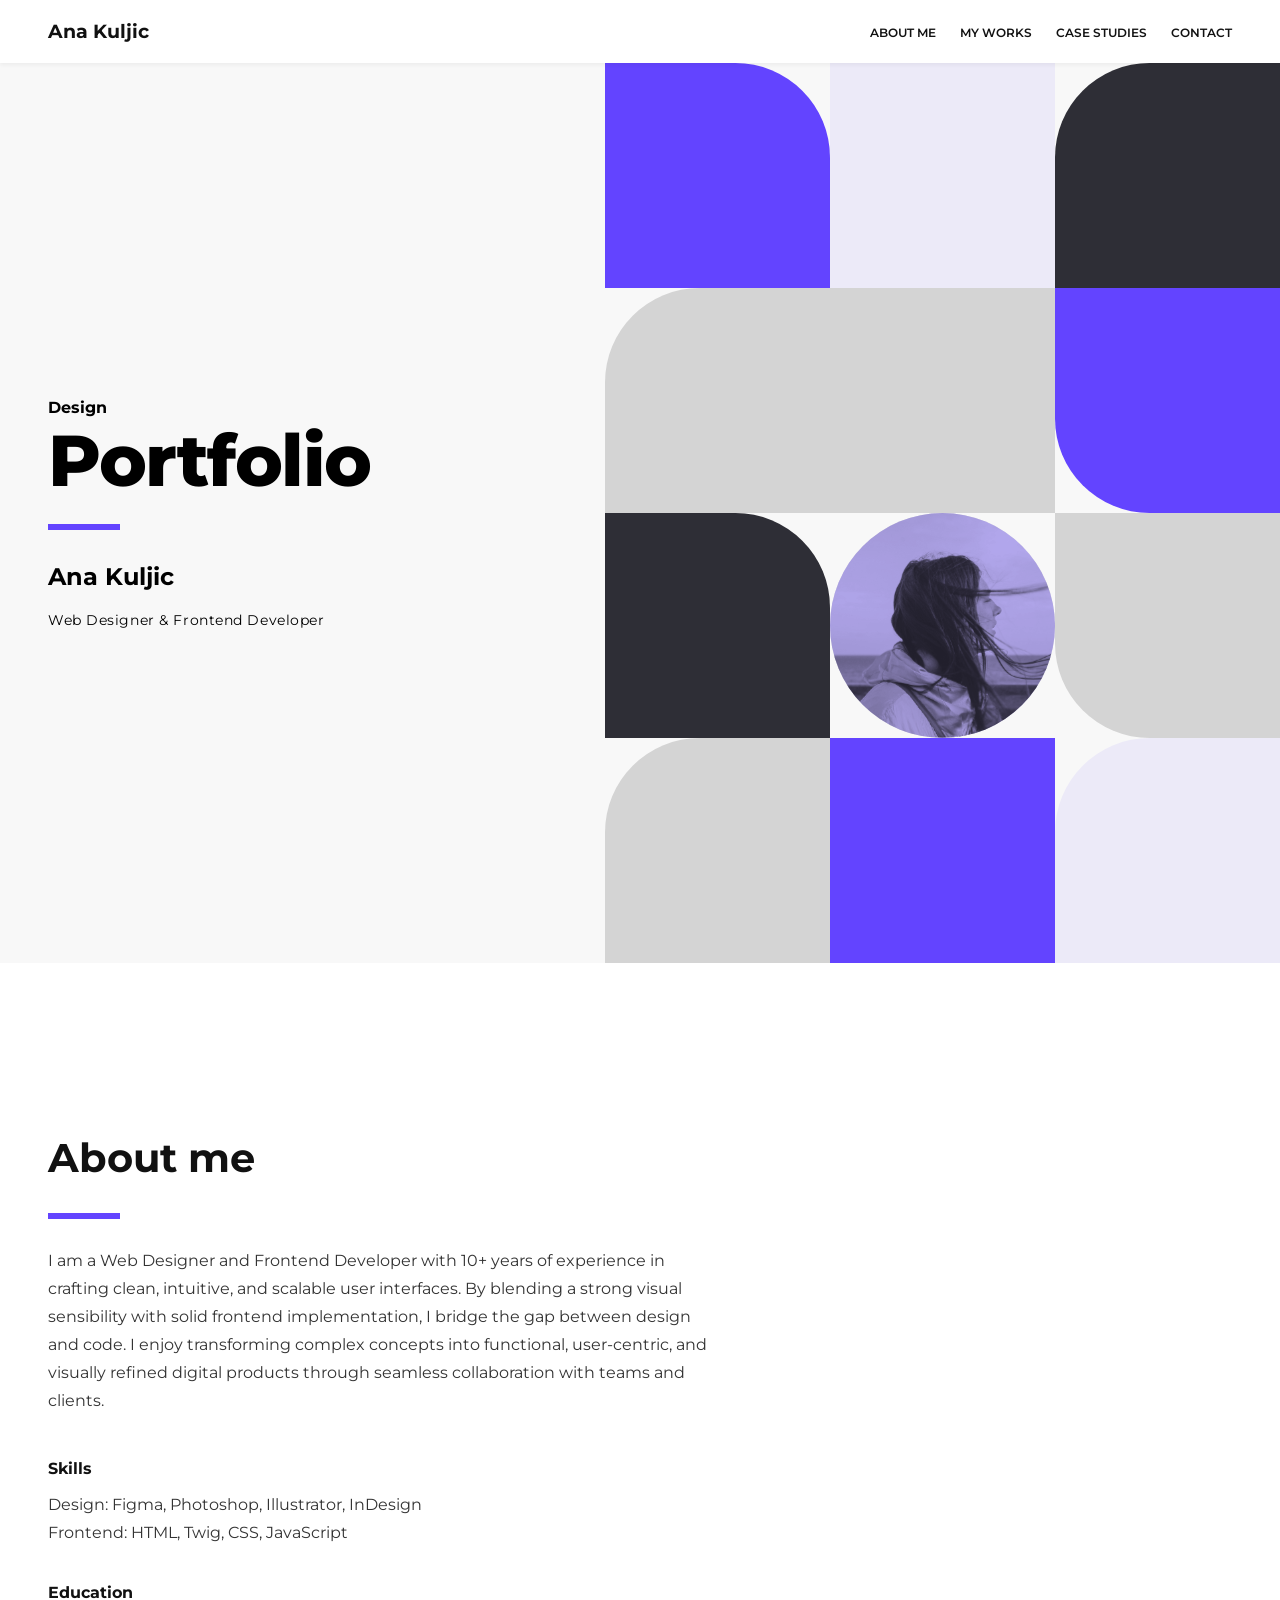
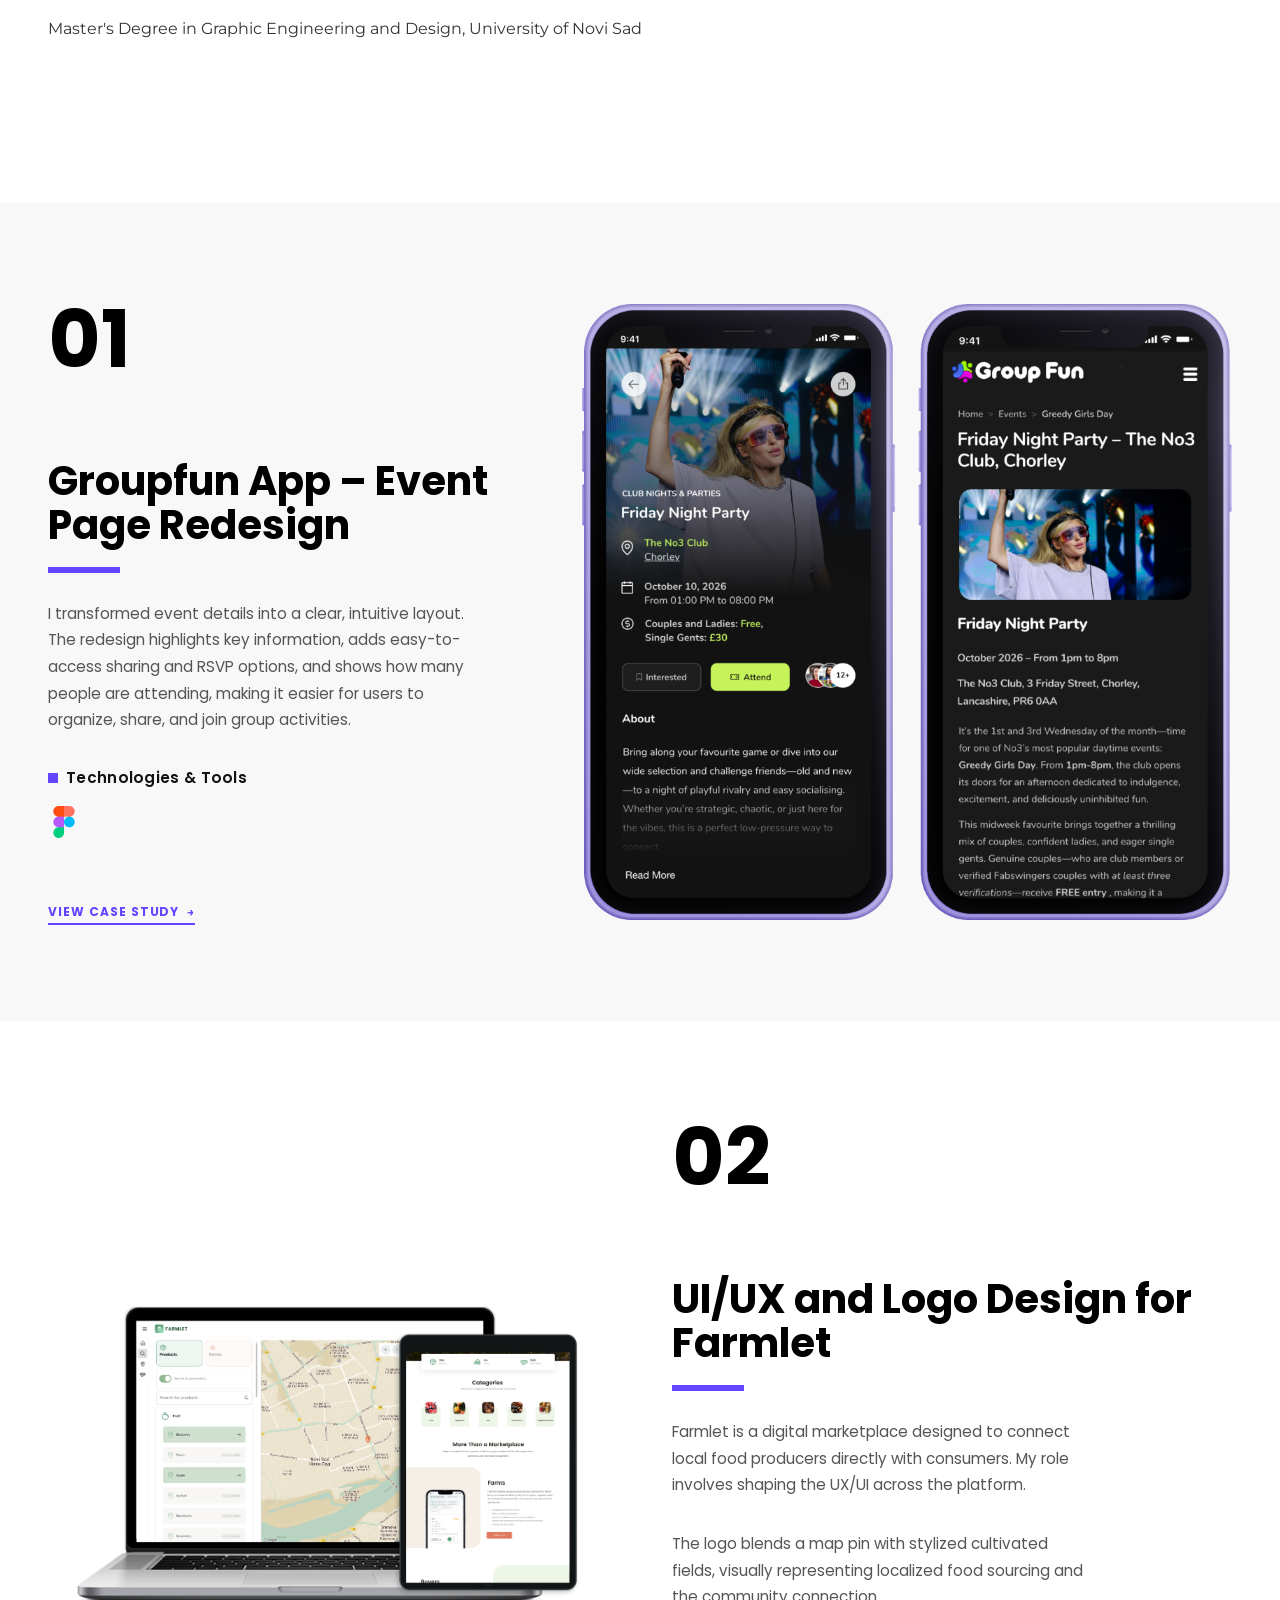
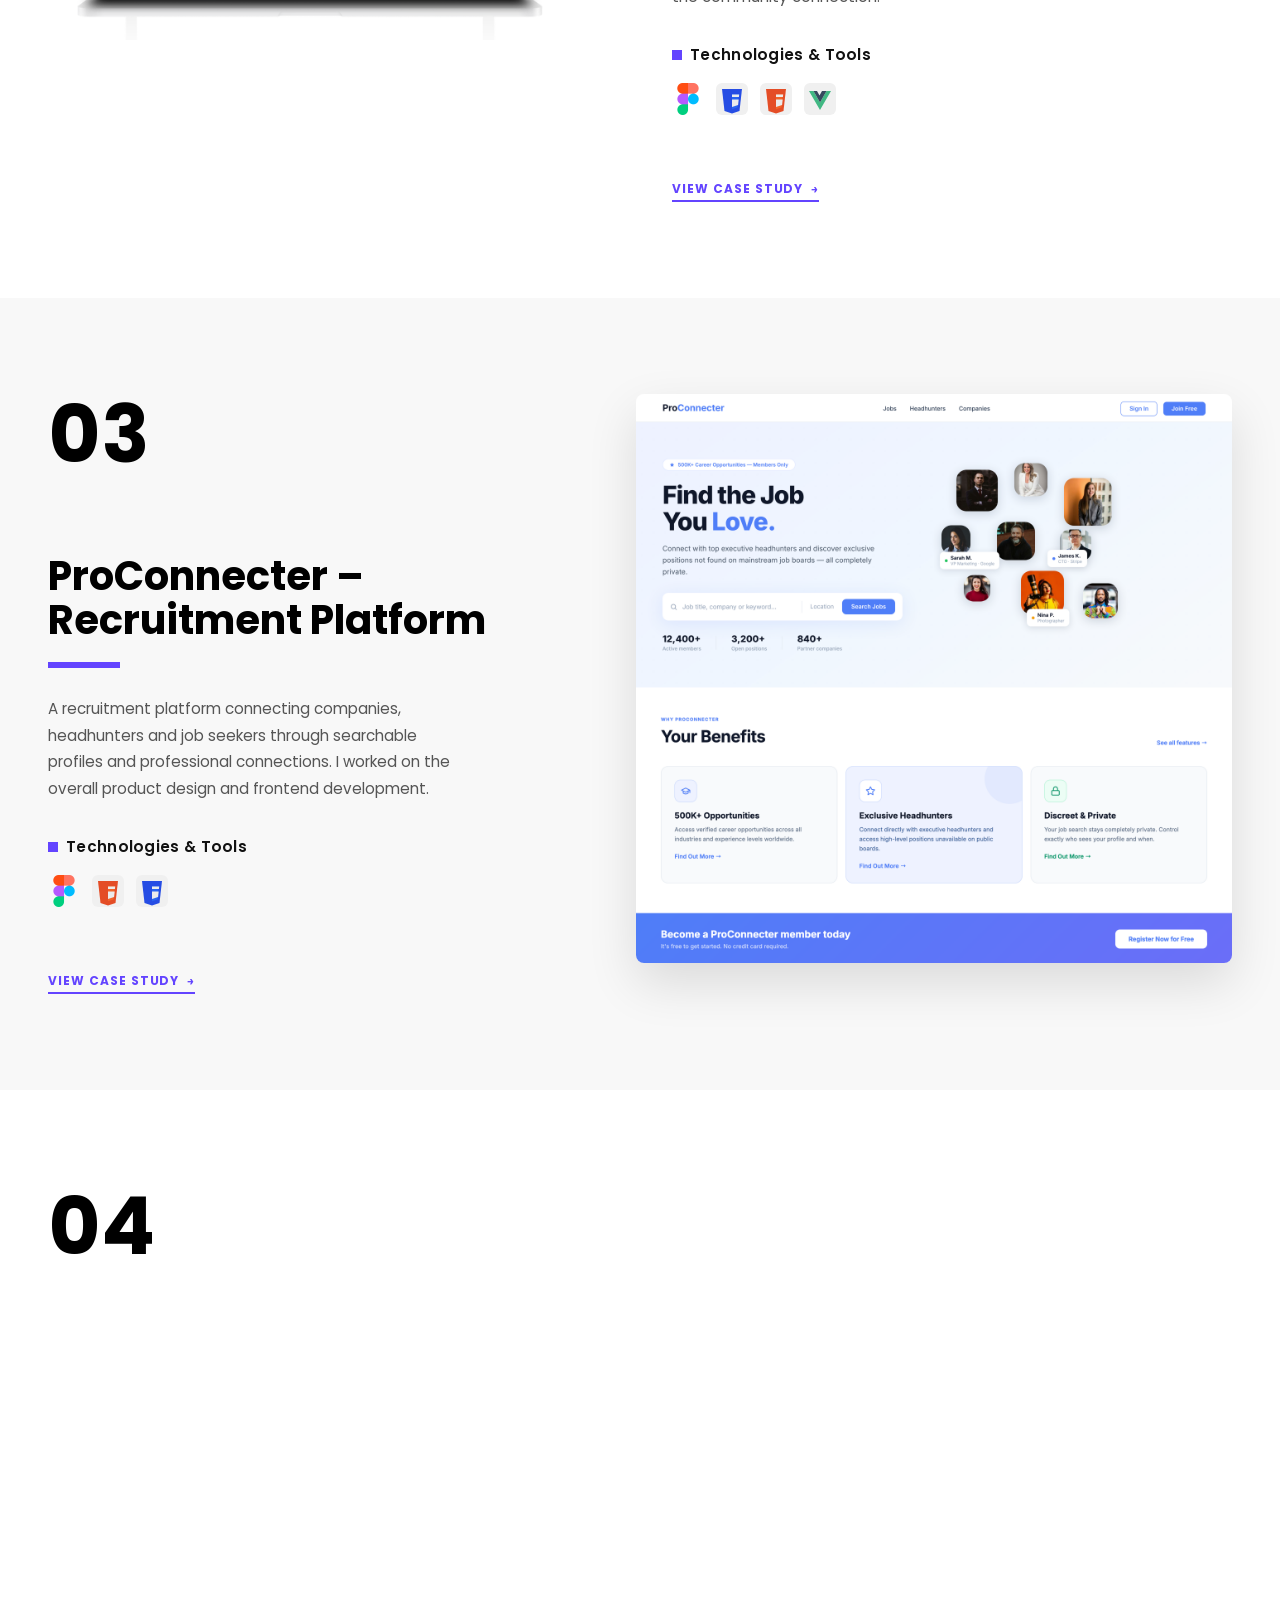
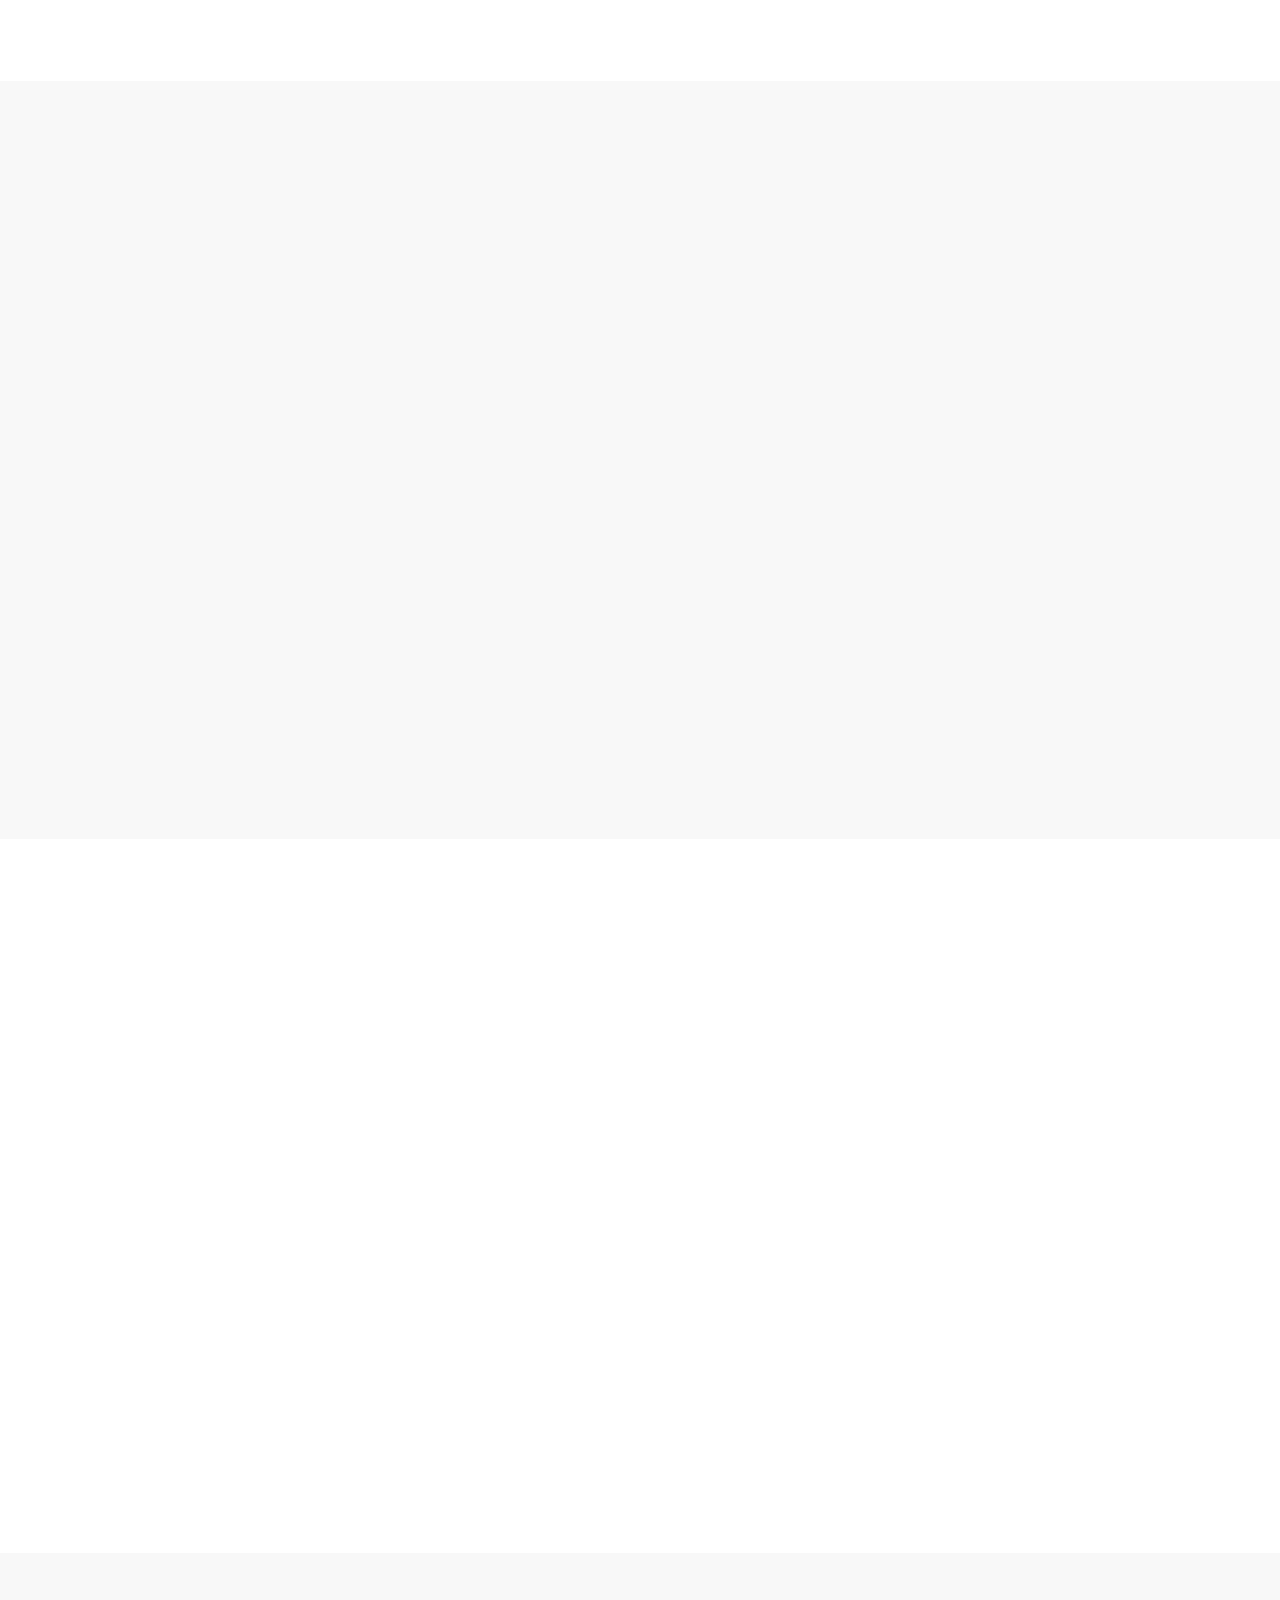
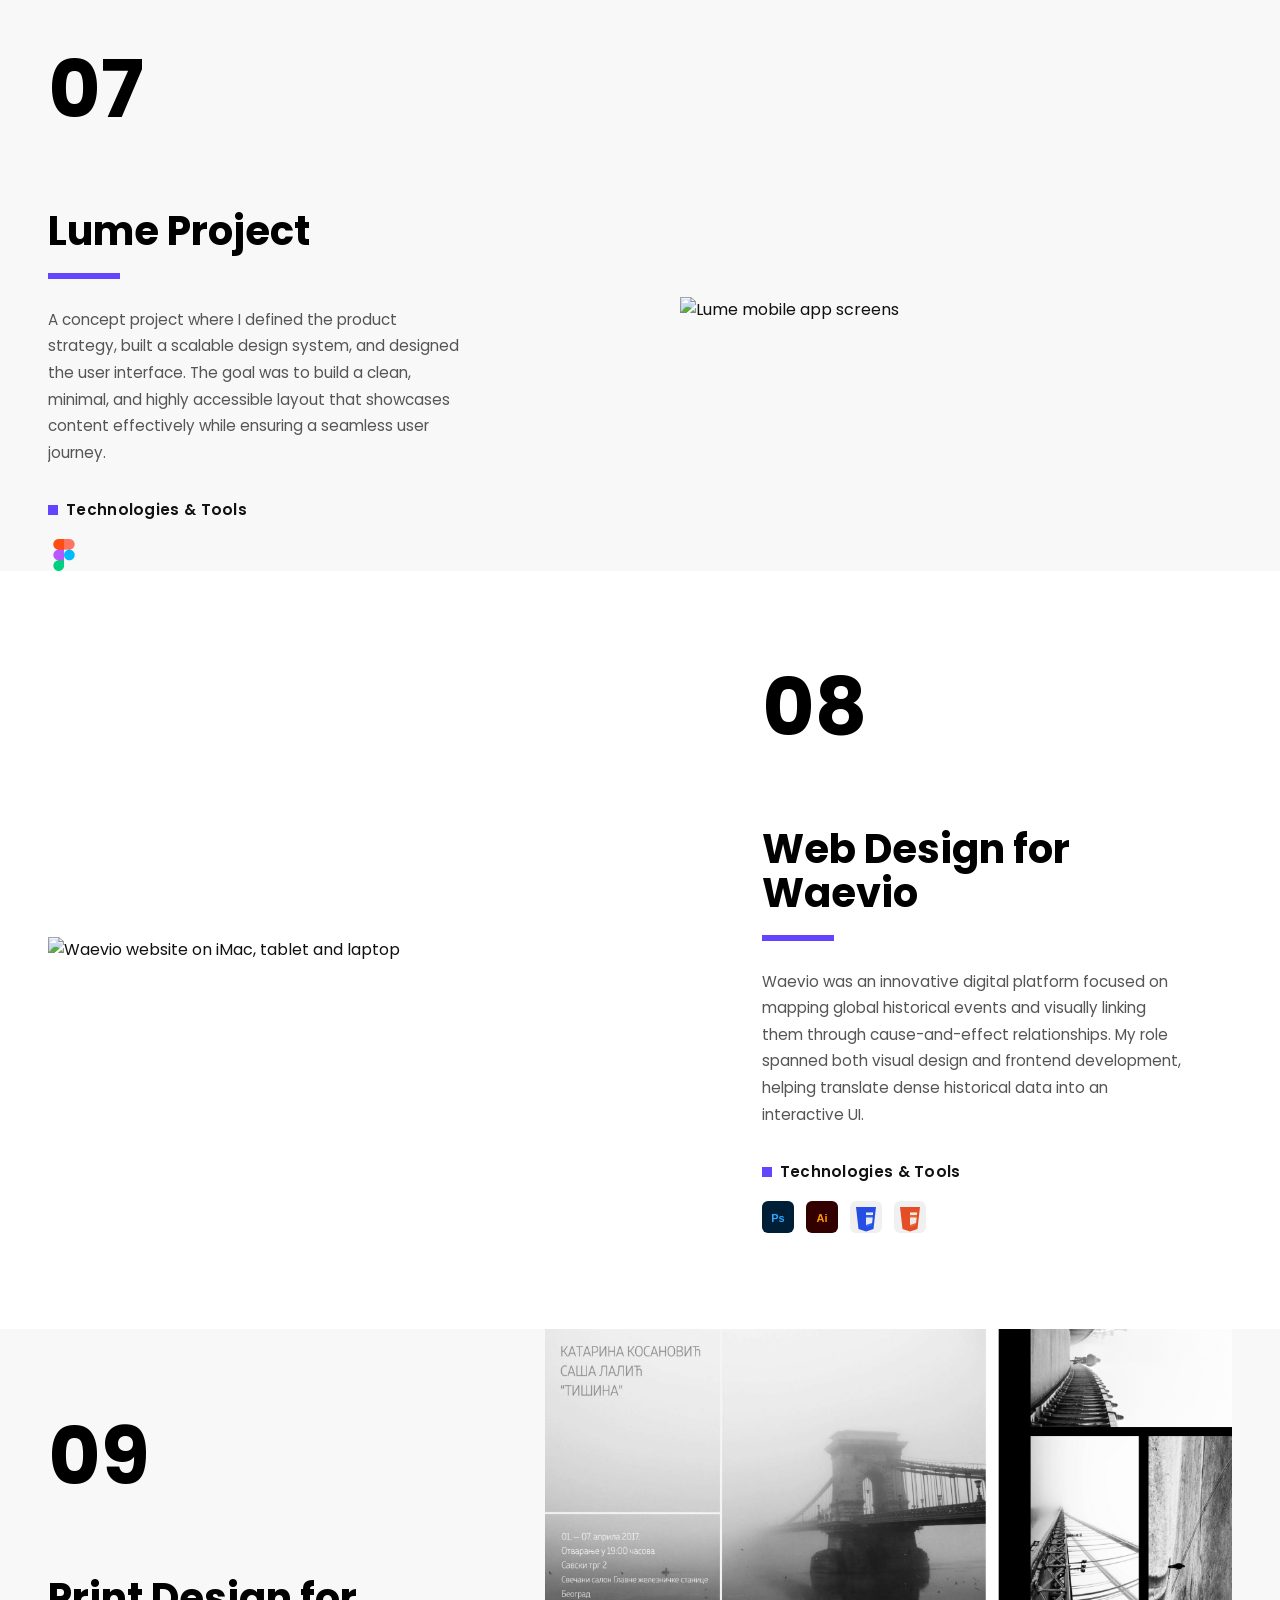
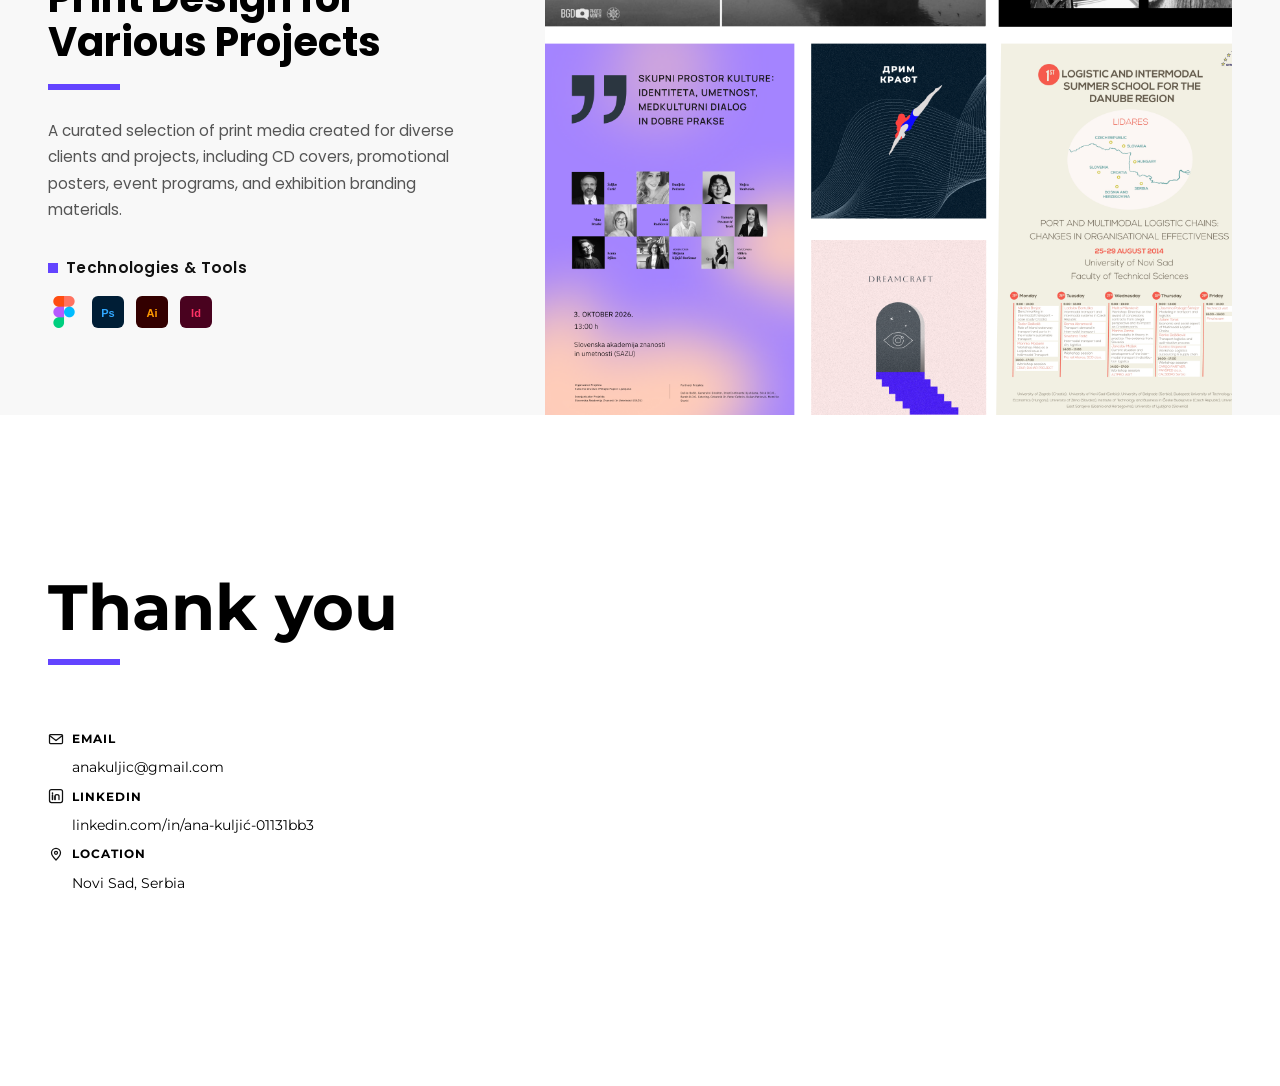
==== commit 50fcdd91: "Add and update case study pages for Farmlet, GroupFun and Proconnecter - Built full Farmlet case stu" ====
--- a/index.html
+++ b/index.html
@@ -30,6 +30,7 @@
       <ul class="nav-links">
         <li><a href="#about">About Me</a></li>
         <li><a href="#works">My Works</a></li>
+        <li><a href="case-studies.html">Case Studies</a></li>
         <li><a href="#contact">Contact</a></li>
       </ul>
     </nav>
@@ -145,6 +146,7 @@
                 </li>
               </ul>
             </div>
+            <a href="groupfun.html" class="work__case-link">View Case Study <span aria-hidden="true">→</span></a>
           </div>
 
           <div class="groupfun__mockup work-reveal work-reveal--media">
@@ -161,12 +163,13 @@
     <section class="section work work--farmlet">
       <div class="container">
         <div class="work__content work__content--farmlet">
-          <div class="farmlet__brand work-reveal work-reveal--media">
-            <img
-              src="images/farmlet-logo-pakovanje.png"
-              alt="Farmlet logo applied on signage, packaging and merchandise"
-            />
-          </div>
+          <div class="farmlet__mockups work-reveal work-reveal--media">
+            <img
+              src="images/farmlet-tablet-laptop.png"
+              alt="Farmlet website on laptop and tablet"
+            />
+          </div>
+
           <div class="work__info work-reveal work-reveal--text">
             <div class="work__header">
               <span class="work__number">02</span>
@@ -226,27 +229,80 @@
                 </li>
               </ul>
             </div>
-          </div>
-
-          <div class="farmlet__mockups work-reveal work-reveal--media">
-            <img
-              src="images/farmlet-tablet-laptop.png"
-              alt="Farmlet website on laptop and tablet"
-            />
-            <img
-              src="images/farmlet-screens-mobile.png"
-              alt="Farmlet mobile app screens"
-            />
-          </div>
-        </div>
-      </div>
-    </section>
-
-    <!-- Circular Navigator — Project 03 -->
+            <a href="farmlet.html" class="work__case-link">View Case Study <span aria-hidden="true">→</span></a>
+          </div>
+        </div>
+      </div>
+    </section>
+
+    <!-- Proconnecter — Project 03 -->
+    <section class="section work work--proconnecter">
+      <div class="container">
+        <div class="work__content work__content--fuelerate">
+          <div class="work__info work-reveal work-reveal--text">
+            <div class="work__header">
+              <span class="work__number">03</span>
+              <span class="work__line" aria-hidden="true"></span>
+            </div>
+            <h2 class="work__title work__title--farmlet">
+              ProConnecter – Recruitment Platform
+            </h2>
+            <span class="work__accent" aria-hidden="true"></span>
+            <p class="work__desc">
+              A recruitment platform connecting companies, headhunters and job seekers
+              through searchable profiles and professional connections. I worked on the
+              overall product design and frontend development.
+            </p>
+            <div class="work__meta">
+              <h3 class="work__meta-title">
+                <span class="work__bullet" aria-hidden="true"></span>
+                Technologies &amp; Tools
+              </h3>
+              <ul class="work__tools">
+                <li>
+                  <img
+                    src="images/icons/figma.svg"
+                    alt="Figma"
+                    width="32"
+                    height="32"
+                  />
+                </li>
+                <li>
+                  <img
+                    src="images/icons/html5.svg"
+                    alt="HTML5"
+                    width="32"
+                    height="32"
+                  />
+                </li>
+                <li>
+                  <img
+                    src="images/icons/css3.svg"
+                    alt="CSS3"
+                    width="32"
+                    height="32"
+                  />
+                </li>
+              </ul>
+            </div>
+            <a href="proconnecter.html" class="work__case-link">View Case Study <span aria-hidden="true">→</span></a>
+          </div>
+
+          <div class="fuelerate__mockup work-reveal work-reveal--media" style="display:flex; align-items:flex-start;">
+            <img
+              src="images/case_study_proconnecter/proconnecter-landing.png"
+              alt="Proconnecter landing page"
+            />
+          </div>
+        </div>
+      </div>
+    </section>
+
+    <!-- Circular Navigator — Project 04 -->
     <section class="section work work--circular">
       <div class="container">
         <div class="work__header">
-          <span class="work__number">03</span>
+          <span class="work__number">04</span>
           <span class="work__line" aria-hidden="true"></span>
         </div>
 
@@ -323,13 +379,13 @@
       </div>
     </section>
 
-    <!-- Fuelerate — Project 04 -->
+    <!-- Fuelerate — Project 05 -->
     <section class="section work work--fuelerate">
       <div class="container">
         <div class="work__content work__content--fuelerate">
           <div class="work__info work-reveal work-reveal--text">
             <div class="work__header work__header--fuelerate">
-              <span class="work__number">04</span>
+              <span class="work__number">05</span>
               <span class="work__line" aria-hidden="true"></span>
             </div>
             <h2 class="work__title work__title--fuelerate">
@@ -371,7 +427,7 @@
       </div>
     </section>
 
-    <!-- Flow — Project 05 -->
+    <!-- Flow — Project 06 -->
     <section class="section work work--flow">
       <div class="container">
         <div class="flow__layout">
@@ -400,7 +456,7 @@
 
           <div class="flow__info work-reveal work-reveal--text">
             <div class="flow__header">
-              <span class="work__number">05</span>
+              <span class="work__number">06</span>
               <span class="work__line" aria-hidden="true"></span>
             </div>
             <h2 class="work__title work__title--flow">Personal Flow Project</h2>
@@ -434,13 +490,13 @@
       </div>
     </section>
 
-    <!-- Lume — Project 06 -->
+    <!-- Lume — Project 07 -->
     <section class="section work work--lume">
       <div class="container">
         <div class="lume__layout">
           <div class="lume__info work-reveal work-reveal--text">
             <div class="lume__header">
-              <span class="work__number">06</span>
+              <span class="work__number">07</span>
               <span class="work__line" aria-hidden="true"></span>
             </div>
             <h2 class="work__title work__title--lume">Lume Project</h2>
@@ -487,7 +543,7 @@
       </div>
     </section>
 
-    <!-- Waevio — Project 07 -->
+    <!-- Waevio — Project 08 -->
     <section class="section work work--waevio">
       <div class="container">
         <div class="work__content work__content--waevio">
@@ -500,7 +556,7 @@
 
           <div class="work__info work-reveal work-reveal--text">
             <div class="waevio__header">
-              <span class="work__number">07</span>
+              <span class="work__number">08</span>
               <span class="work__line" aria-hidden="true"></span>
             </div>
             <h2 class="work__title work__title--waevio">
@@ -559,13 +615,13 @@
       </div>
     </section>
 
-    <!-- Print Design — Project 08 -->
+    <!-- Print Design — Project 09 -->
     <section class="section work work--print">
       <div class="container print__container">
         <div class="print__layout">
           <div class="print__left work-reveal work-reveal--text">
             <div class="work__header work__header--print">
-              <span class="work__number">08</span>
+              <span class="work__number">09</span>
               <span class="work__line" aria-hidden="true"></span>
             </div>
             <div class="work__info">
--- a/css/style.css
+++ b/css/style.css
@@ -683,7 +683,8 @@
 .work--fuelerate,
 .work--groupfun,
 .work--flow,
-.work--waevio {
+.work--waevio,
+.work--proconnecter {
   padding-bottom: 6rem;
 }
 
@@ -778,6 +779,27 @@
   display: flex;
 }
 
+.work__case-link {
+  display: inline-flex;
+  align-items: center;
+  gap: 0.5rem;
+  margin-top: 2rem;
+  font-size: 0.75rem;
+  font-weight: 700;
+  letter-spacing: 0.08em;
+  text-transform: uppercase;
+  text-decoration: none;
+  color: #6344ff;
+  border-bottom: 2px solid #6344ff;
+  padding-bottom: 2px;
+  transition: gap 0.2s ease, opacity 0.2s ease;
+}
+
+.work__case-link:hover {
+  gap: 0.85rem;
+  opacity: 0.8;
+}
+
 .work__typo-label {
   margin: 0 0 0.75rem;
   font-size: 0.875rem;
@@ -991,7 +1013,7 @@
 
 .work--farmlet .work__content,
 .work--farmlet .work__content--farmlet {
-  grid-template-columns: 0.42fr 0.58fr;
+  grid-template-columns: 1fr 1fr;
   align-items: center;
   gap: 3rem 4rem;
 }
@@ -1014,11 +1036,7 @@
 }
 
 .farmlet__mockups {
-  grid-column: 1 / -1;
-  display: grid;
-  grid-template-columns: 1fr 1fr;
-  align-items: center;
-  gap: 1.5rem;
+  min-width: 0;
 }
 
 .farmlet__brand img,
@@ -1889,3 +1907,948 @@
     padding-top: 5rem;
   }
 }
+
+/* =============================================
+   CASE STUDIES
+   ============================================= */
+
+.cs-page-header {
+  padding: 5rem var(--page-gutter) 4rem;
+  background: #fff;
+}
+
+.cs-page-header__label {
+  font-size: 0.75rem;
+  font-weight: 700;
+  letter-spacing: 0.1em;
+  text-transform: uppercase;
+  color: #6344ff;
+  margin: 0 0 1rem;
+}
+
+.cs-page-header__title {
+  font-size: clamp(2.5rem, 6vw, 4rem);
+  font-weight: 800;
+  line-height: 1.05;
+  margin: 0 0 1rem;
+  color: #000;
+}
+
+.cs-page-header__accent {
+  display: block;
+  width: 4.5rem;
+  height: 6px;
+  background: #6344ff;
+  margin: 1.5rem 0 0;
+}
+
+.cs-grid {
+  display: grid;
+  grid-template-columns: repeat(3, 1fr);
+  gap: 3rem;
+  padding: 3rem var(--page-gutter) 5rem;
+  background: #fff;
+}
+
+.cs-card {
+  background: #fff;
+  display: flex;
+  flex-direction: column;
+  text-decoration: none;
+  color: inherit;
+  overflow: hidden;
+  transition: background 0.25s ease;
+}
+
+.cs-card:hover {
+  background: #fafafa;
+}
+
+.cs-card__image {
+  width: 100%;
+  aspect-ratio: 4 / 3;
+  overflow: hidden;
+  background: #f8f8f8;
+  display: flex;
+  align-items: center;
+  justify-content: center;
+}
+
+.cs-card__image img {
+  width: 100%;
+  height: 100%;
+  object-fit: contain;
+  padding: 1rem;
+  box-sizing: border-box;
+  transition: transform 0.5s ease;
+}
+
+.cs-card:hover .cs-card__image img {
+  transform: scale(1.03);
+}
+
+.cs-card__body {
+  padding: 2rem 2rem 2.5rem;
+  flex: 1;
+  display: flex;
+  flex-direction: column;
+}
+
+.cs-card__number {
+  font-size: 0.7rem;
+  font-weight: 700;
+  letter-spacing: 0.1em;
+  text-transform: uppercase;
+  color: #6344ff;
+  margin: 0 0 0.75rem;
+}
+
+.cs-card__title {
+  font-size: 1.5rem;
+  font-weight: 700;
+  margin: 0 0 0.75rem;
+  color: #000;
+  line-height: 1.2;
+}
+
+.cs-card__accent {
+  display: block;
+  width: 2.5rem;
+  height: 4px;
+  background: #6344ff;
+  margin: 0 0 1.25rem;
+}
+
+.cs-card__desc {
+  font-size: 0.875rem;
+  line-height: 1.75;
+  color: #555;
+  margin: 0 0 1.75rem;
+  flex: 1;
+}
+
+.cs-card__cta {
+  display: inline-flex;
+  align-items: center;
+  gap: 0.5rem;
+  font-size: 0.75rem;
+  font-weight: 700;
+  letter-spacing: 0.08em;
+  text-transform: uppercase;
+  color: #6344ff;
+  margin-top: auto;
+}
+
+.cs-card__cta::after {
+  content: "→";
+  transition: transform 0.2s ease;
+}
+
+.cs-card:hover .cs-card__cta::after {
+  transform: translateX(4px);
+}
+
+@media (max-width: 900px) {
+  .cs-grid {
+    grid-template-columns: 1fr;
+    gap: 2rem;
+    padding: 2rem var(--page-gutter) 3rem;
+  }
+
+  .cs-card__image {
+    aspect-ratio: 16 / 9;
+  }
+}
+
+/* =============================================
+   CASE STUDY NEXT PROJECT
+   ============================================= */
+
+.cs-next {
+  display: block;
+  text-decoration: none;
+  color: inherit;
+  padding: 4rem var(--page-gutter);
+  background: #fff;
+  box-shadow: 0 -4px 24px rgba(0,0,0,0.07);
+  text-align: right;
+  transition: background 0.3s ease;
+}
+
+.cs-next:hover {
+  background: #fafafa;
+}
+
+.cs-next__label {
+  font-size: 0.7rem;
+  font-weight: 700;
+  letter-spacing: 0.12em;
+  text-transform: uppercase;
+  color: #6344ff;
+  margin: 0 0 1rem;
+}
+
+.cs-next__title {
+  font-size: clamp(1.75rem, 4vw, 3rem);
+  font-weight: 800;
+  color: #111;
+  margin: 0 0 1.5rem;
+  line-height: 1.1;
+}
+
+.cs-next__cta {
+  display: inline-flex;
+  align-items: center;
+  gap: 0.6rem;
+  font-size: 0.75rem;
+  font-weight: 700;
+  letter-spacing: 0.08em;
+  text-transform: uppercase;
+  color: #111;
+  border-bottom: 2px solid #6344ff;
+  padding-bottom: 2px;
+  transition: color 0.2s ease, gap 0.2s ease;
+}
+
+.cs-next:hover .cs-next__cta {
+  color: #6344ff;
+  gap: 1rem;
+}
+
+.cs-next__cta::after {
+  content: "→";
+}
+
+.cs-next__link {
+  display: block;
+  font-size: clamp(0.95rem, 1.6vw, 1.25rem);
+  font-weight: 800;
+  color: #111;
+  text-decoration: none;
+  line-height: 1.15;
+  transition: opacity 0.2s ease;
+}
+.cs-next__link:hover { opacity: 0.6; }
+.cs-next__link span {
+  display: inline-block;
+  transition: transform 0.2s ease;
+}
+.cs-next__link:hover span { transform: translateX(6px); }
+
+@media (max-width: 768px) {
+  .cs-next {
+    padding: 3rem var(--page-gutter);
+  }
+}
+
+/* =============================================
+   CASE STUDY DETAIL PAGE
+   ============================================= */
+
+.cs-back {
+  display: inline-flex;
+  align-items: center;
+  gap: 0.5rem;
+  font-size: 0.75rem;
+  font-weight: 700;
+  letter-spacing: 0.08em;
+  text-transform: uppercase;
+  text-decoration: none;
+  color: #555;
+  padding: 1.25rem var(--page-gutter);
+  background: #fff;
+  border-bottom: 1px solid #eee;
+  transition: color 0.2s ease;
+}
+
+.cs-back:hover {
+  color: #6344ff;
+}
+
+.cs-back::before {
+  content: "←";
+}
+
+.cs-hero {
+  padding: 5rem var(--page-gutter) 4rem;
+  background: #fff;
+}
+
+.cs-hero__label {
+  font-size: 0.75rem;
+  font-weight: 700;
+  letter-spacing: 0.1em;
+  text-transform: uppercase;
+  color: #6344ff;
+  margin: 0 0 1rem;
+}
+
+.cs-hero__title {
+  font-size: clamp(2.5rem, 6vw, 4rem);
+  font-weight: 800;
+  line-height: 1.05;
+  margin: 0 0 1rem;
+  color: #000;
+  max-width: 700px;
+}
+
+.cs-hero__accent {
+  display: block;
+  width: 4.5rem;
+  height: 6px;
+  background: #6344ff;
+  margin: 1.5rem 0 1.75rem;
+}
+
+.cs-hero__desc {
+  font-size: 1rem;
+  line-height: 1.8;
+  color: #555;
+  max-width: 600px;
+  margin: 0;
+}
+
+.cs-cover {
+  width: 100%;
+  background: #f8f8f8;
+  overflow: hidden;
+  max-height: 600px;
+  display: flex;
+  align-items: center;
+  justify-content: center;
+}
+
+.cs-cover img {
+  width: 100%;
+  height: 100%;
+  object-fit: cover;
+  display: block;
+}
+
+.cs-section {
+  padding: 5rem var(--page-gutter);
+}
+
+.cs-section--alt {
+  background: #f8f8f8;
+}
+
+.cs-section__label {
+  font-size: 0.7rem;
+  font-weight: 700;
+  letter-spacing: 0.1em;
+  text-transform: uppercase;
+  color: #6344ff;
+  margin: 0 0 0.75rem;
+}
+
+.cs-section__title {
+  font-size: clamp(1.5rem, 3vw, 2rem);
+  font-weight: 700;
+  margin: 0 0 0.75rem;
+  color: #000;
+}
+
+.cs-section__accent {
+  display: block;
+  width: 2.5rem;
+  height: 4px;
+  background: #6344ff;
+  margin: 0 0 2rem;
+}
+
+.cs-section__text {
+  font-size: 0.95rem;
+  line-height: 1.8;
+  color: #555;
+  max-width: 640px;
+  margin: 0 0 1.5rem;
+}
+
+.cs-section__text:last-child {
+  margin-bottom: 0;
+}
+
+.cs-two-col {
+  display: grid;
+  grid-template-columns: 1fr 1fr;
+  gap: 4rem;
+  align-items: start;
+}
+
+.cs-image-full {
+  width: 100%;
+  display: block;
+  border-radius: 2px;
+}
+
+.cs-image-pair {
+  display: grid;
+  grid-template-columns: 1fr 1fr;
+  gap: 1.5rem;
+}
+
+.cs-image-pair img {
+  width: 100%;
+  display: block;
+}
+
+.cs-tools {
+  display: flex;
+  gap: 0.75rem;
+  list-style: none;
+  margin: 1.5rem 0 0;
+  padding: 0;
+}
+
+@media (max-width: 768px) {
+  .cs-two-col {
+    grid-template-columns: 1fr;
+    gap: 2.5rem;
+  }
+
+  .cs-image-pair {
+    grid-template-columns: 1fr;
+  }
+
+  .cs-hero {
+    padding: 3rem var(--page-gutter) 2.5rem;
+  }
+
+  .cs-section {
+    padding: 3rem var(--page-gutter);
+  }
+}
+
+/* =============================================
+   EDITORIAL CASE STUDY SYSTEM (v2)
+   Template: groupfun, farmlet, proconnecter
+   ============================================= */
+
+/* ── Variables & base ──────────────────────── */
+.csp {
+  --csp-max:     1200px;
+  --csp-gutter:  max(2rem, 4vw);
+  --csp-accent:  #6344ff;
+  --csp-fg:      #111;
+  --csp-fg2:     #555;
+  --csp-fg3:     #999;
+  --csp-border:  #e8e8e8;
+  --csp-bg:      #fff;
+  --csp-bg-alt:  #f8f8f8;
+  font-family: "Montserrat", system-ui, sans-serif;
+  color: var(--csp-fg);
+  background: var(--csp-bg);
+}
+
+/* ── Layout helpers ────────────────────────── */
+.csp-wrap {
+  max-width: var(--csp-max);
+  margin-inline: auto;
+  padding-inline: var(--csp-gutter);
+}
+
+.csp-section {
+  padding-block: 5rem;
+  padding-inline: var(--csp-gutter);
+  background: #fff;
+}
+.csp-section--alt { background: var(--csp-bg-alt); }
+.csp-section--dark {
+  background: #111;
+  color: #fff;
+}
+.csp-section--dark .csp-label { color: var(--csp-accent); }
+.csp-section--dark .csp-body  { color: #bbb; }
+
+/* ── Typography ────────────────────────────── */
+.csp-label {
+  display: block;
+  font-size: 0.65rem;
+  font-weight: 700;
+  letter-spacing: 0.12em;
+  text-transform: uppercase;
+  color: var(--csp-accent);
+  margin-bottom: 0.9rem;
+}
+
+.csp-h1 {
+  font-size: clamp(2.25rem, 5vw, 3.5rem);
+  font-weight: 800;
+  line-height: 1.08;
+  letter-spacing: -0.02em;
+  color: var(--csp-fg);
+  margin: 0 0 0.75rem;
+}
+
+.csp-h1-sub {
+  font-size: clamp(1.1rem, 2.5vw, 1.6rem);
+  font-weight: 500;
+  color: var(--csp-fg2);
+  margin: 0.25rem 0 0.75rem;
+  letter-spacing: -0.01em;
+}
+
+.csp-h2 {
+  font-size: clamp(1.5rem, 3vw, 2.25rem);
+  font-weight: 700;
+  line-height: 1.15;
+  letter-spacing: -0.015em;
+  color: var(--csp-fg);
+  margin: 0 0 0.75rem;
+}
+
+.csp-h3 {
+  font-size: 1rem;
+  font-weight: 700;
+  letter-spacing: 0.01em;
+  color: var(--csp-fg);
+  margin: 0 0 0.5rem;
+}
+
+.csp-accent-line {
+  display: block;
+  width: 3rem;
+  height: 4px;
+  background: var(--csp-accent);
+  margin-block: 1.25rem;
+}
+
+.csp-body {
+  font-size: 0.95rem;
+  line-height: 1.8;
+  color: var(--csp-fg2);
+  max-width: 60ch;
+  margin: 0;
+}
+.csp-body + .csp-body { margin-top: 1em; }
+.csp-body--wide { max-width: 80ch; }
+
+/* ── Meta strip ────────────────────────────── */
+.csp-meta {
+  display: flex;
+  flex-wrap: wrap;
+  gap: 0;
+  border-top: 1px solid var(--csp-border);
+  border-bottom: 1px solid var(--csp-border);
+  margin-block: 2.5rem;
+}
+.csp-meta-item {
+  flex: 1 1 140px;
+  padding: 1.25rem 1.5rem;
+  border-right: 1px solid var(--csp-border);
+}
+.csp-meta-item:last-child { border-right: none; }
+.csp-meta-item__label {
+  font-size: 0.6rem;
+  font-weight: 700;
+  letter-spacing: 0.1em;
+  text-transform: uppercase;
+  color: var(--csp-accent);
+  margin-bottom: 0.4rem;
+}
+.csp-meta-item__value {
+  font-size: 0.85rem;
+  font-weight: 600;
+  color: var(--csp-fg);
+  line-height: 1.4;
+}
+
+/* ── Two-column layouts ────────────────────── */
+.csp-cols {
+  display: grid;
+  grid-template-columns: 1fr 1fr;
+  gap: 4rem;
+  align-items: start;
+}
+.csp-cols--wide {
+  grid-template-columns: 3fr 2fr;
+}
+.csp-cols--narrow {
+  grid-template-columns: 2fr 3fr;
+}
+
+/* ── Screenshots ───────────────────────────── */
+.csp-shot {
+  width: 100%;
+  display: block;
+  background: var(--csp-bg-alt);
+  border: 1px solid var(--csp-border);
+  overflow: hidden;
+  position: relative;
+}
+.csp-shot--shadow {
+  box-shadow: 0 8px 48px rgba(0,0,0,0.08);
+}
+.csp-shot--full {
+  max-width: var(--csp-max);
+  margin-inline: auto;
+}
+
+/* Browser chrome */
+.csp-browser {
+  width: 100%;
+  background: var(--csp-bg-alt);
+  border: 1px solid var(--csp-border);
+  border-radius: 8px;
+  overflow: hidden;
+  box-shadow: 0 8px 48px rgba(0,0,0,0.08);
+}
+.csp-browser__bar {
+  height: 36px;
+  background: #e8e8e8;
+  display: flex;
+  align-items: center;
+  padding: 0 14px;
+  gap: 6px;
+  flex-shrink: 0;
+}
+.csp-browser__dot {
+  width: 10px;
+  height: 10px;
+  border-radius: 50%;
+  background: #ccc;
+}
+.csp-browser__content {
+  position: relative;
+}
+.csp-browser__content img {
+  width: 100%;
+  display: block;
+}
+
+/* Mobile frame */
+.csp-mobile {
+  width: 100%;
+  max-width: 280px;
+  background: transparent;
+  overflow: hidden;
+  margin-inline: auto;
+}
+.csp-mobile__bar { display: none; }
+.csp-mobile__content img {
+  width: 100%;
+  display: block;
+}
+
+/* Phone frame — for plain app screenshots (no baked-in chrome) */
+.csp-phone {
+  position: relative;
+  display: inline-block;
+  width: 100%;
+  max-width: 260px;
+  background: transparent;
+  margin-inline: auto;
+}
+.csp-phone img {
+  width: 100%;
+  display: block;
+}
+
+/* Grid of mobiles */
+.csp-mobile-row {
+  display: grid;
+  grid-template-columns: repeat(4, 1fr);
+  gap: 1.5rem;
+  align-items: end;
+}
+
+/* Screenshot placeholder */
+.csp-ph {
+  width: 100%;
+  background: #f0f0f0;
+  display: flex;
+  flex-direction: column;
+  align-items: center;
+  justify-content: center;
+  gap: 0.5rem;
+  padding: 3rem 1.5rem;
+  box-sizing: border-box;
+  text-align: center;
+  color: #aaa;
+}
+.csp-ph--tall   { aspect-ratio: 3/4; }
+.csp-ph--wide   { aspect-ratio: 16/7; }
+.csp-ph--screen { aspect-ratio: 16/9; }
+.csp-ph--half   { aspect-ratio: 4/3; }
+.csp-ph--mobile { aspect-ratio: 9/19; }
+.csp-ph__label {
+  font-size: 0.65rem;
+  font-weight: 700;
+  letter-spacing: 0.08em;
+  text-transform: uppercase;
+}
+.csp-ph__sub {
+  font-size: 0.6rem;
+  letter-spacing: 0.04em;
+}
+
+/* Caption */
+.csp-caption {
+  font-size: 0.72rem;
+  color: var(--csp-fg3);
+  letter-spacing: 0.03em;
+  margin-top: 0.75rem;
+  display: block;
+}
+
+/* ── Browser frame ─────────────────────────── */
+.csp-browser {
+  border: 1px solid #d8d8d8;
+  border-radius: 10px;
+  overflow: hidden;
+  box-shadow: 0 4px 24px rgba(0,0,0,0.08);
+}
+
+.csp-browser__bar {
+  background: #f0f0f0;
+  border-bottom: 1px solid #d8d8d8;
+  padding: 0 14px;
+  height: 36px;
+  display: flex;
+  align-items: center;
+  gap: 6px;
+  flex-shrink: 0;
+}
+
+.csp-browser__dot {
+  width: 10px;
+  height: 10px;
+  border-radius: 50%;
+  background: #d0d0d0;
+  flex-shrink: 0;
+}
+
+.csp-browser__url {
+  flex: 1;
+  height: 20px;
+  background: #e4e4e4;
+  border-radius: 4px;
+  margin-left: 8px;
+}
+
+.csp-browser__content img {
+  width: 100%;
+  display: block;
+}
+
+/* ── Divider ───────────────────────────────── */
+.csp-divider {
+  border: none;
+  border-top: 1px solid var(--csp-border);
+  margin: 0;
+}
+
+/* ── Challenges / feature list ─────────────── */
+.csp-list {
+  list-style: none;
+  margin: 1.5rem 0 0;
+  padding: 0;
+  display: flex;
+  flex-direction: column;
+}
+.csp-list__item {
+  display: grid;
+  grid-template-columns: 1fr;
+  gap: 0.75rem;
+  padding-block: 1rem;
+  border-bottom: 1px solid var(--csp-border);
+  align-items: baseline;
+  font-size: 0.9rem;
+  color: var(--csp-fg2);
+  line-height: 1.6;
+}
+.csp-list__item:first-child { border-top: 1px solid var(--csp-border); }
+.csp-list__item strong { color: var(--csp-fg); }
+
+/* ── Before / after ────────────────────────── */
+.csp-before-after {
+  display: grid;
+  grid-template-columns: 1fr 1fr;
+  gap: 1.5rem;
+}
+.csp-ba-label {
+  font-size: 0.65rem;
+  font-weight: 700;
+  letter-spacing: 0.1em;
+  text-transform: uppercase;
+  margin-bottom: 0.75rem;
+  display: block;
+}
+.csp-ba-label--before { color: var(--csp-fg3); }
+.csp-ba-label--after  { color: var(--csp-accent); }
+
+/* ── Screenshot grid ───────────────────────── */
+.csp-grid-2 { display: grid; grid-template-columns: 1fr 1fr;      gap: 1.5rem; }
+.csp-grid-3 { display: grid; grid-template-columns: 1fr 1fr 1fr;  gap: 1.5rem; }
+
+/* ── Responsive ────────────────────────────── */
+@media (max-width: 900px) {
+  .csp-cols,
+  .csp-cols--wide,
+  .csp-cols--narrow { grid-template-columns: 1fr; gap: 2.5rem; }
+  .csp-meta-item { border-right: none; border-bottom: 1px solid var(--csp-border); }
+  .csp-meta-item:last-child { border-bottom: none; }
+  .csp-mobile-row { grid-template-columns: repeat(2, 1fr); }
+  .csp-grid-3 { grid-template-columns: 1fr 1fr; }
+  .csp-before-after { grid-template-columns: 1fr; }
+}
+@media (max-width: 600px) {
+  .csp-section { padding-block: 3rem; }
+  .csp-grid-2, .csp-grid-3 { grid-template-columns: 1fr; }
+  .csp-mobile-row { grid-template-columns: repeat(2, 1fr); }
+}
+
+/* ── User Flow Diagram ─────────────────────── */
+.csp-flow-card {
+  background: #fff;
+  border: 1px solid var(--csp-border);
+  border-radius: 12px;
+  padding: 1.5rem;
+  margin-bottom: 1.5rem;
+  overflow: hidden;
+}
+
+.csp-flow-header {
+  display: flex;
+  align-items: flex-start;
+  gap: 1rem;
+  margin-bottom: 1.5rem;
+  flex-wrap: wrap;
+}
+
+.csp-flow-header__avatar {
+  width: 36px;
+  height: 36px;
+  border-radius: 50%;
+  background: #e0e0e0;
+  flex-shrink: 0;
+  display: flex;
+  align-items: center;
+  justify-content: center;
+}
+.csp-flow-header__avatar--active { background: var(--csp-accent); }
+
+.csp-flow-header__info { flex: 1; min-width: 0; }
+
+.csp-flow-header__name {
+  font-family: 'Montserrat', sans-serif;
+  font-weight: 700;
+  font-size: 0.9rem;
+  color: var(--csp-fg);
+  margin-bottom: 0.2rem;
+}
+
+.csp-flow-header__desc {
+  font-size: 0.78rem;
+  color: var(--csp-fg3);
+}
+
+.csp-flow-tag {
+  font-family: 'Montserrat', sans-serif;
+  font-size: 0.62rem;
+  font-weight: 700;
+  letter-spacing: 0.08em;
+  text-transform: uppercase;
+  padding: 0.3rem 0.75rem;
+  border-radius: 20px;
+  white-space: nowrap;
+  align-self: flex-start;
+}
+.csp-flow-tag--readonly { background: #fce8e8; color: #c0392b; }
+.csp-flow-tag--save     { background: #ede9ff; color: var(--csp-accent); }
+.csp-flow-tag--attend   { background: #e6f9ee; color: #1a7a44; }
+.csp-flow-tag--special  { background: #fff4e0; color: #b5600f; }
+
+.csp-flow-steps {
+  display: flex;
+  align-items: center;
+  gap: 0.5rem;
+  overflow-x: auto;
+  padding-bottom: 0.5rem;
+  -webkit-overflow-scrolling: touch;
+}
+
+.csp-flow-arrow {
+  color: #bbb;
+  font-size: 1rem;
+  flex-shrink: 0;
+  line-height: 1;
+}
+
+.csp-flow-step {
+  flex-shrink: 0;
+  border: 1px solid #ddd;
+  border-radius: 8px;
+  padding: 0.65rem 0.85rem;
+  min-width: 110px;
+  max-width: 145px;
+  background: #fff;
+}
+
+.csp-flow-step__type {
+  font-family: 'Montserrat', sans-serif;
+  font-size: 0.58rem;
+  font-weight: 700;
+  letter-spacing: 0.08em;
+  text-transform: uppercase;
+  color: #999;
+  margin-bottom: 0.25rem;
+}
+
+.csp-flow-step__name {
+  font-family: 'Montserrat', sans-serif;
+  font-weight: 700;
+  font-size: 0.78rem;
+  color: var(--csp-fg);
+  margin-bottom: 0.15rem;
+  line-height: 1.3;
+}
+
+.csp-flow-step__desc {
+  font-size: 0.68rem;
+  color: var(--csp-fg3);
+  line-height: 1.4;
+}
+
+.csp-flow-step--trigger {
+  border-color: #e8886a;
+  background: #fff4f1;
+}
+.csp-flow-step--trigger .csp-flow-step__type  { color: #c0533a; }
+.csp-flow-step--trigger .csp-flow-step__name  { color: #c0533a; }
+
+.csp-flow-step--modal {
+  border-style: dashed;
+  border-color: #aaa;
+}
+
+.csp-flow-step--confirm {
+  border-color: #27ae60;
+  background: #e6f9ee;
+}
+.csp-flow-step--confirm .csp-flow-step__type  { color: #1a7a44; }
+.csp-flow-step--confirm .csp-flow-step__name  { color: #1a7a44; }
+
+.csp-flow-step--saved {
+  border: 2px solid #27ae60;
+}
+.csp-flow-step--saved .csp-flow-step__name { color: #1a7a44; }
+
+.csp-flow-step--notif {
+  border-color: #e67e22;
+  background: #fff8f0;
+}
+.csp-flow-step--notif .csp-flow-step__name { color: #b5600f; }
+
+.csp-flow-step--toggle {
+  border-style: dashed;
+  border-color: #aaa;
+}
+
+.csp-flow-branch {
+  display: flex;
+  flex-direction: column;
+  gap: 0.5rem;
+  flex-shrink: 0;
+}
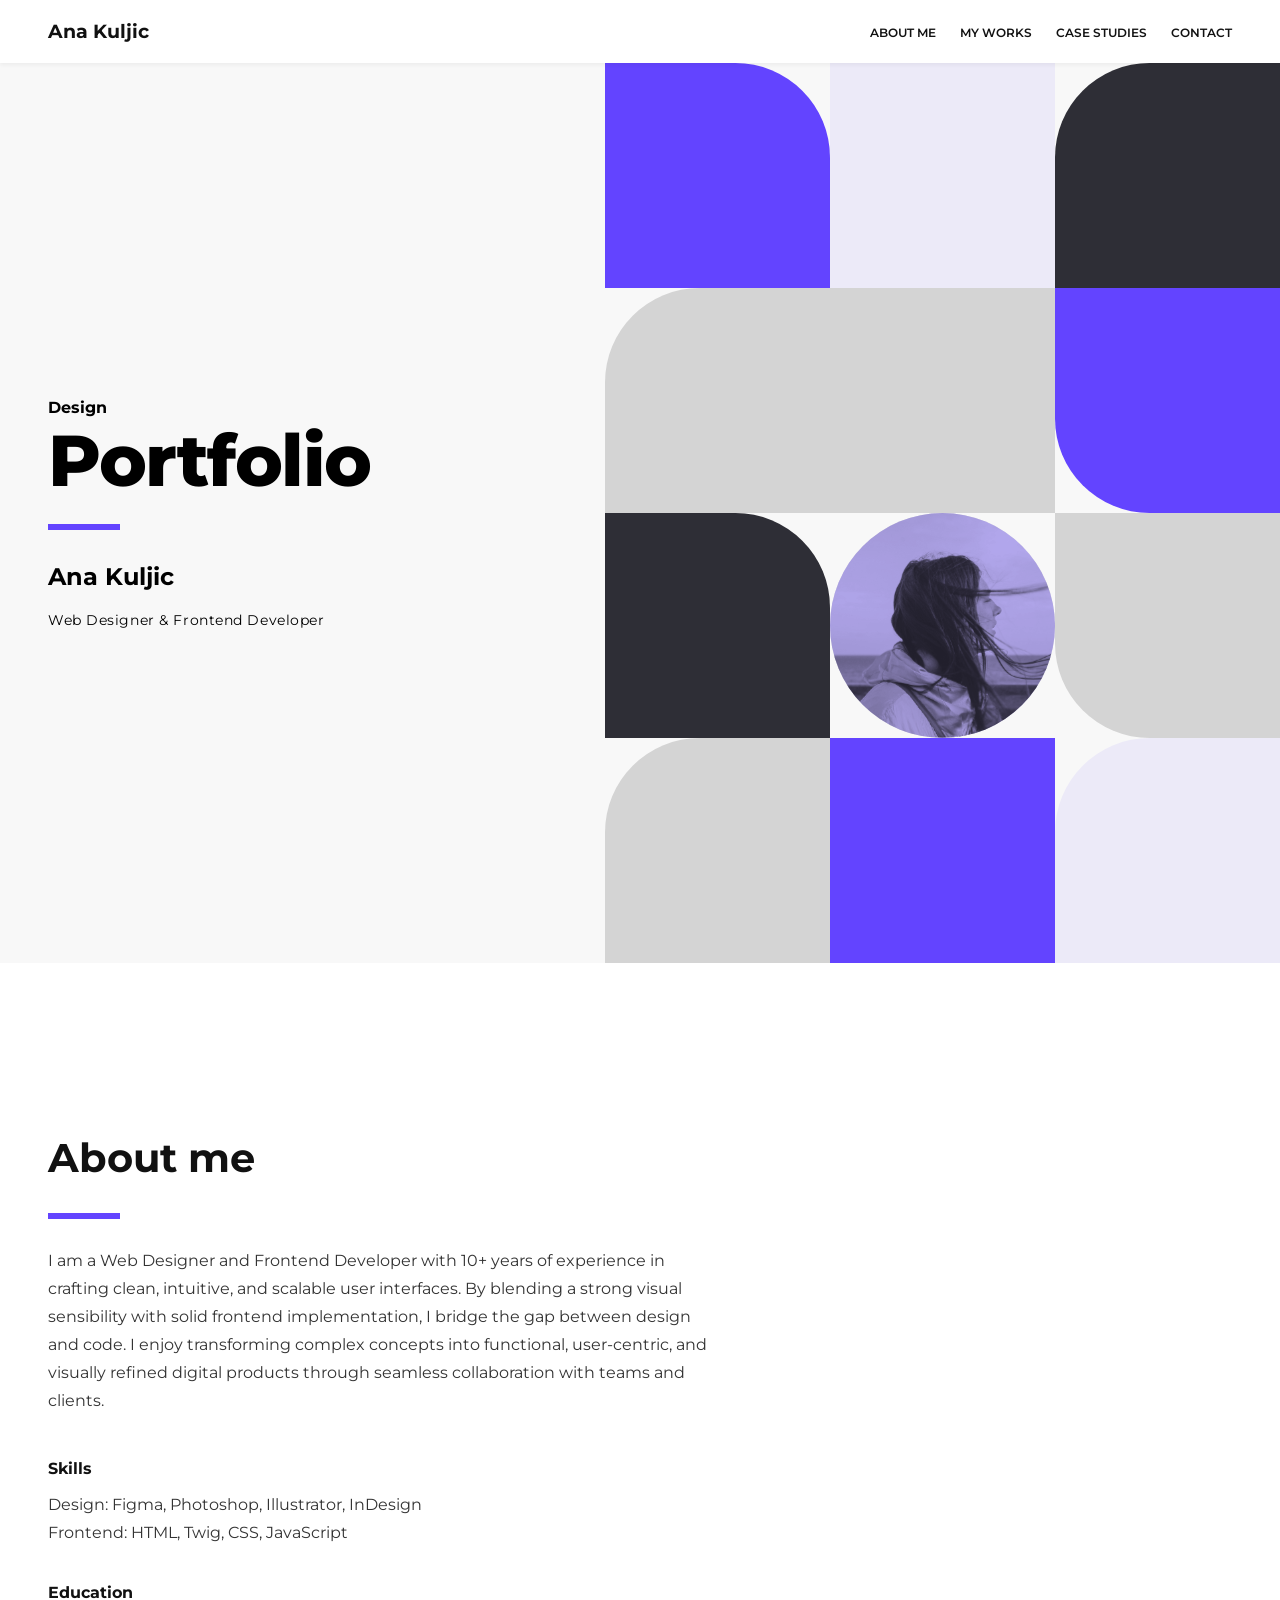
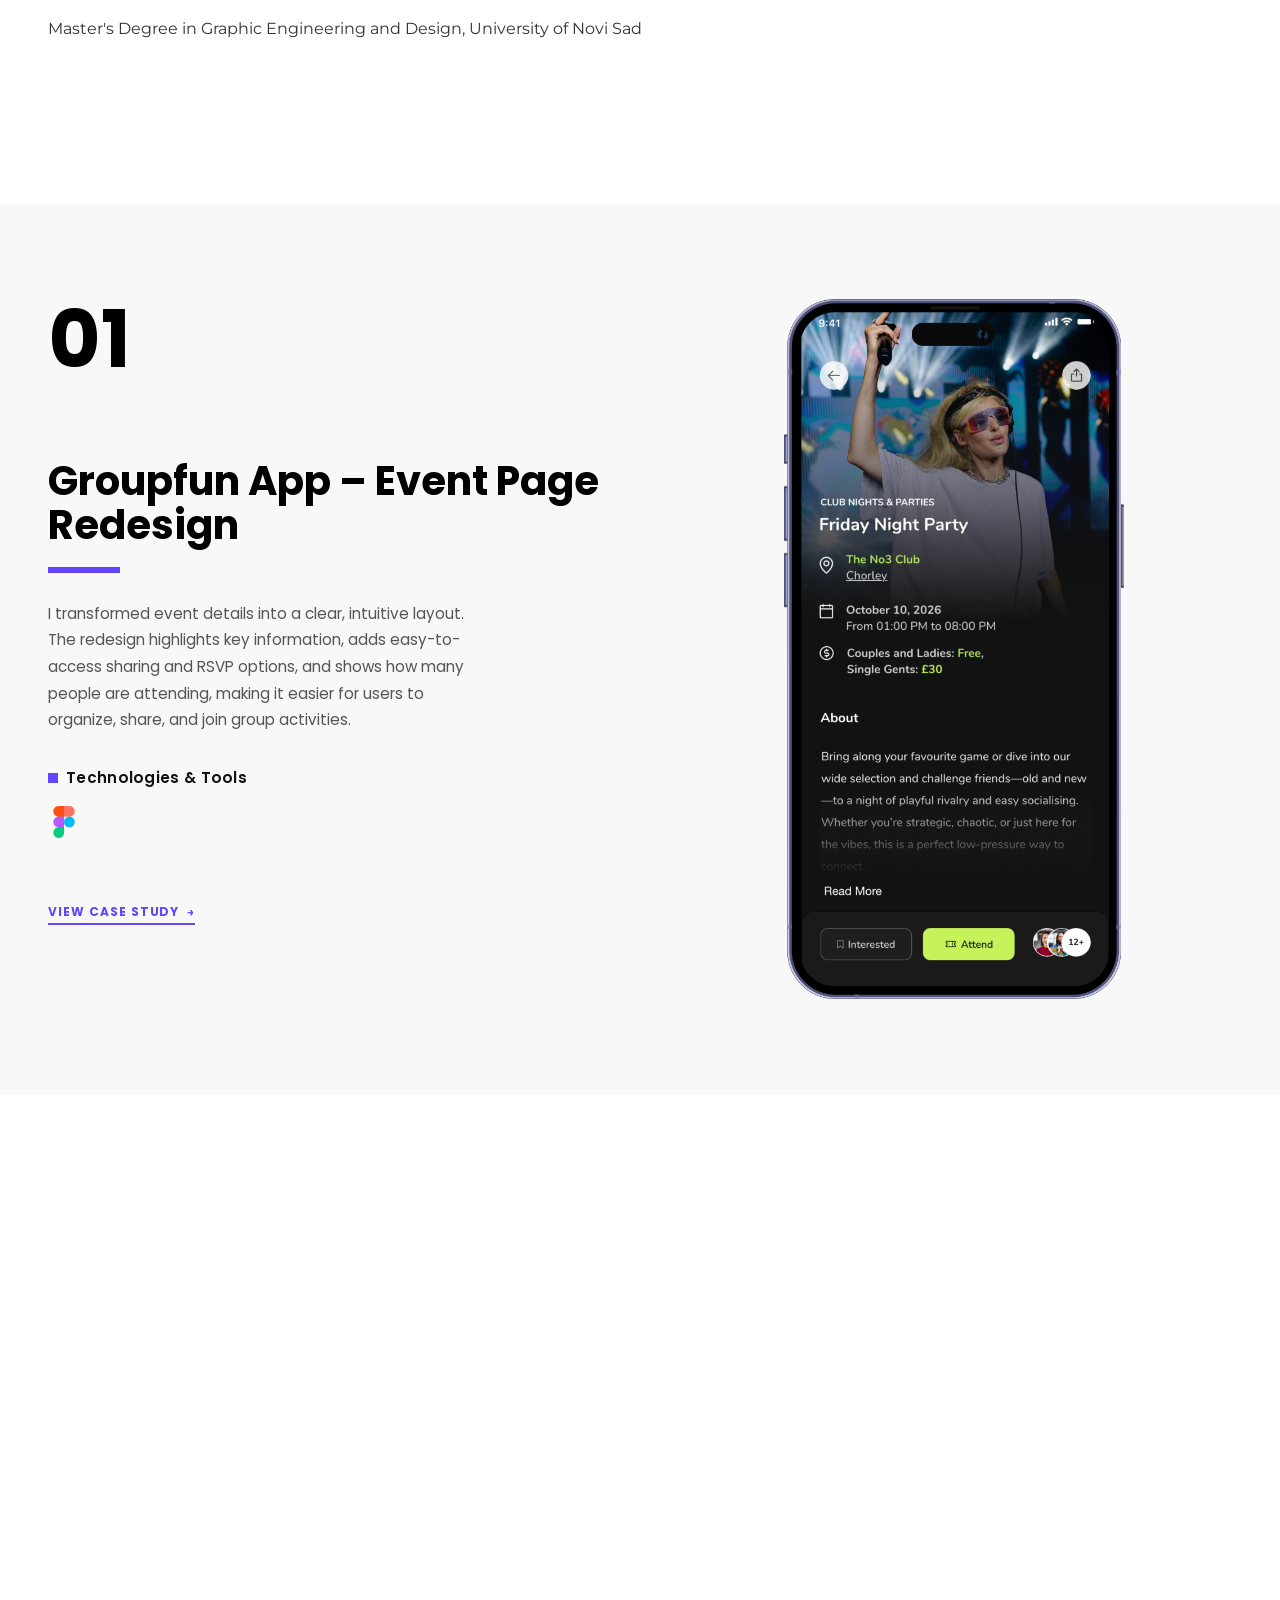
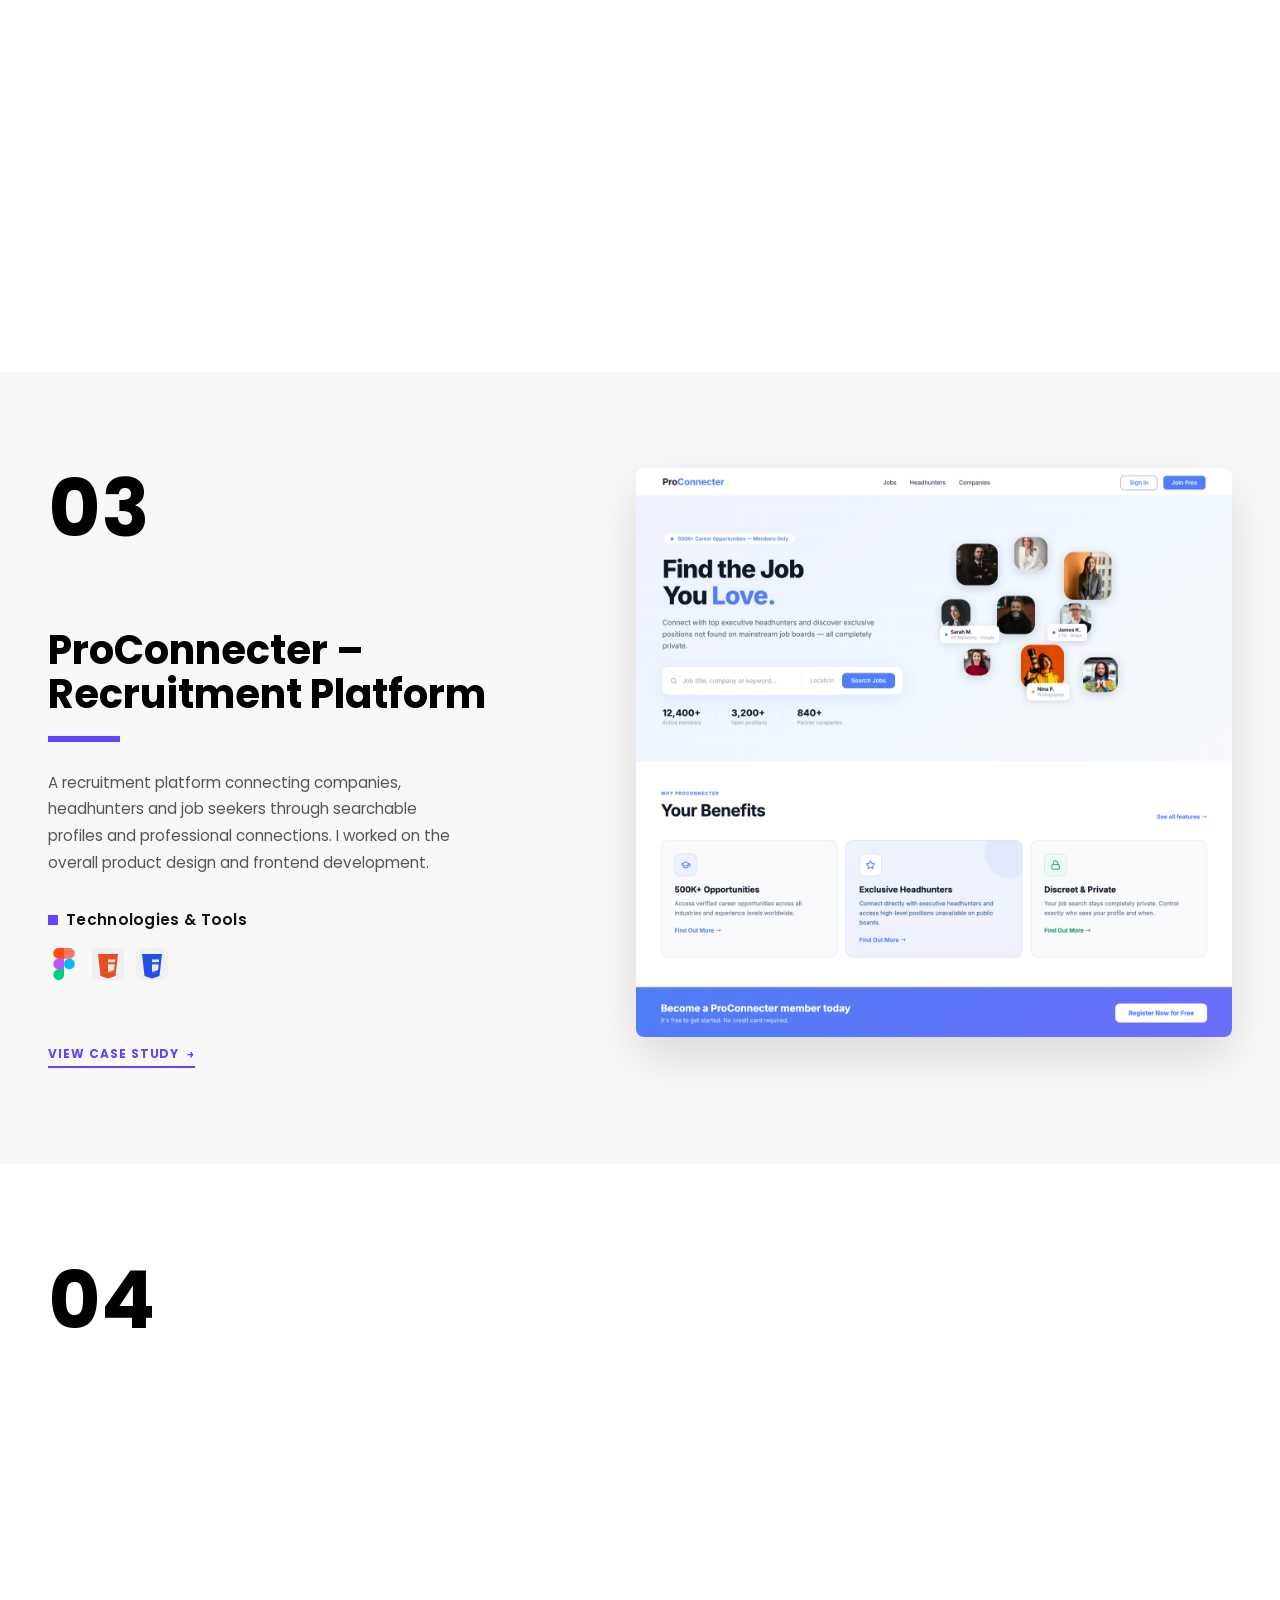
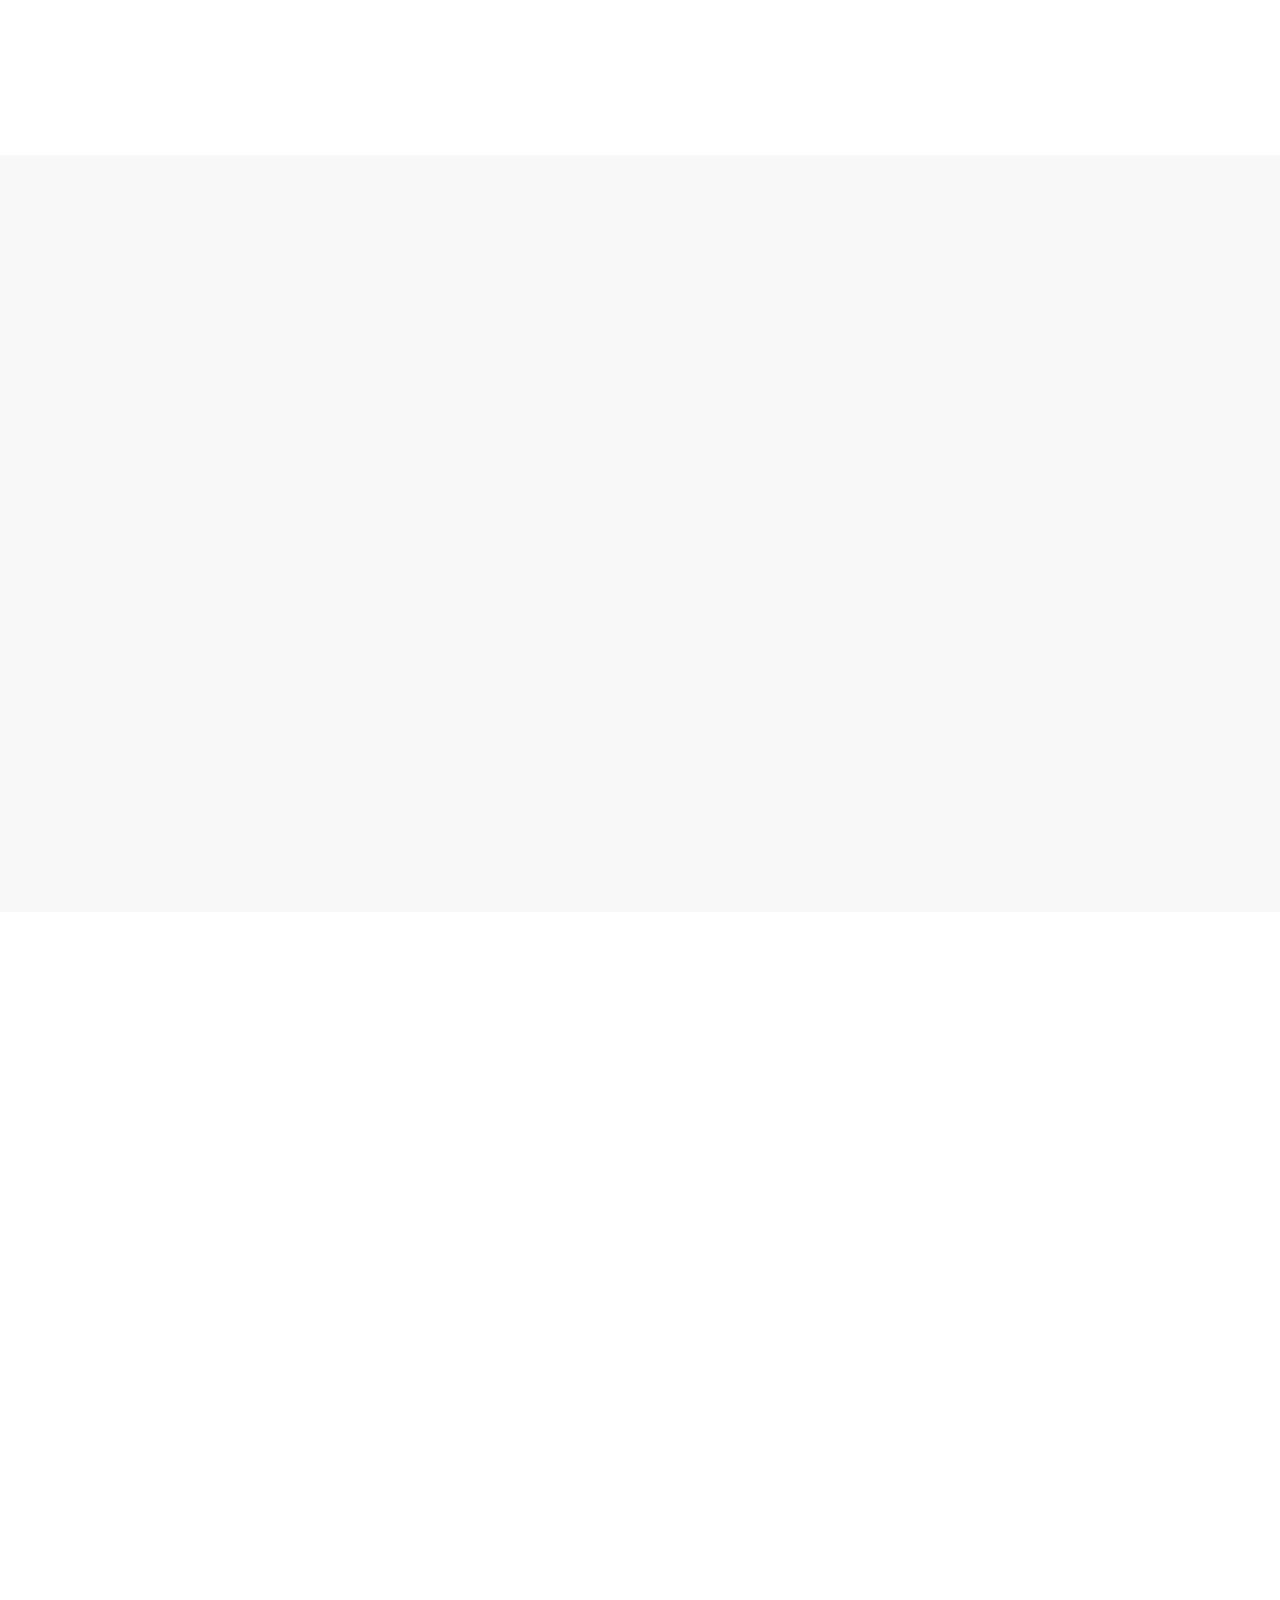
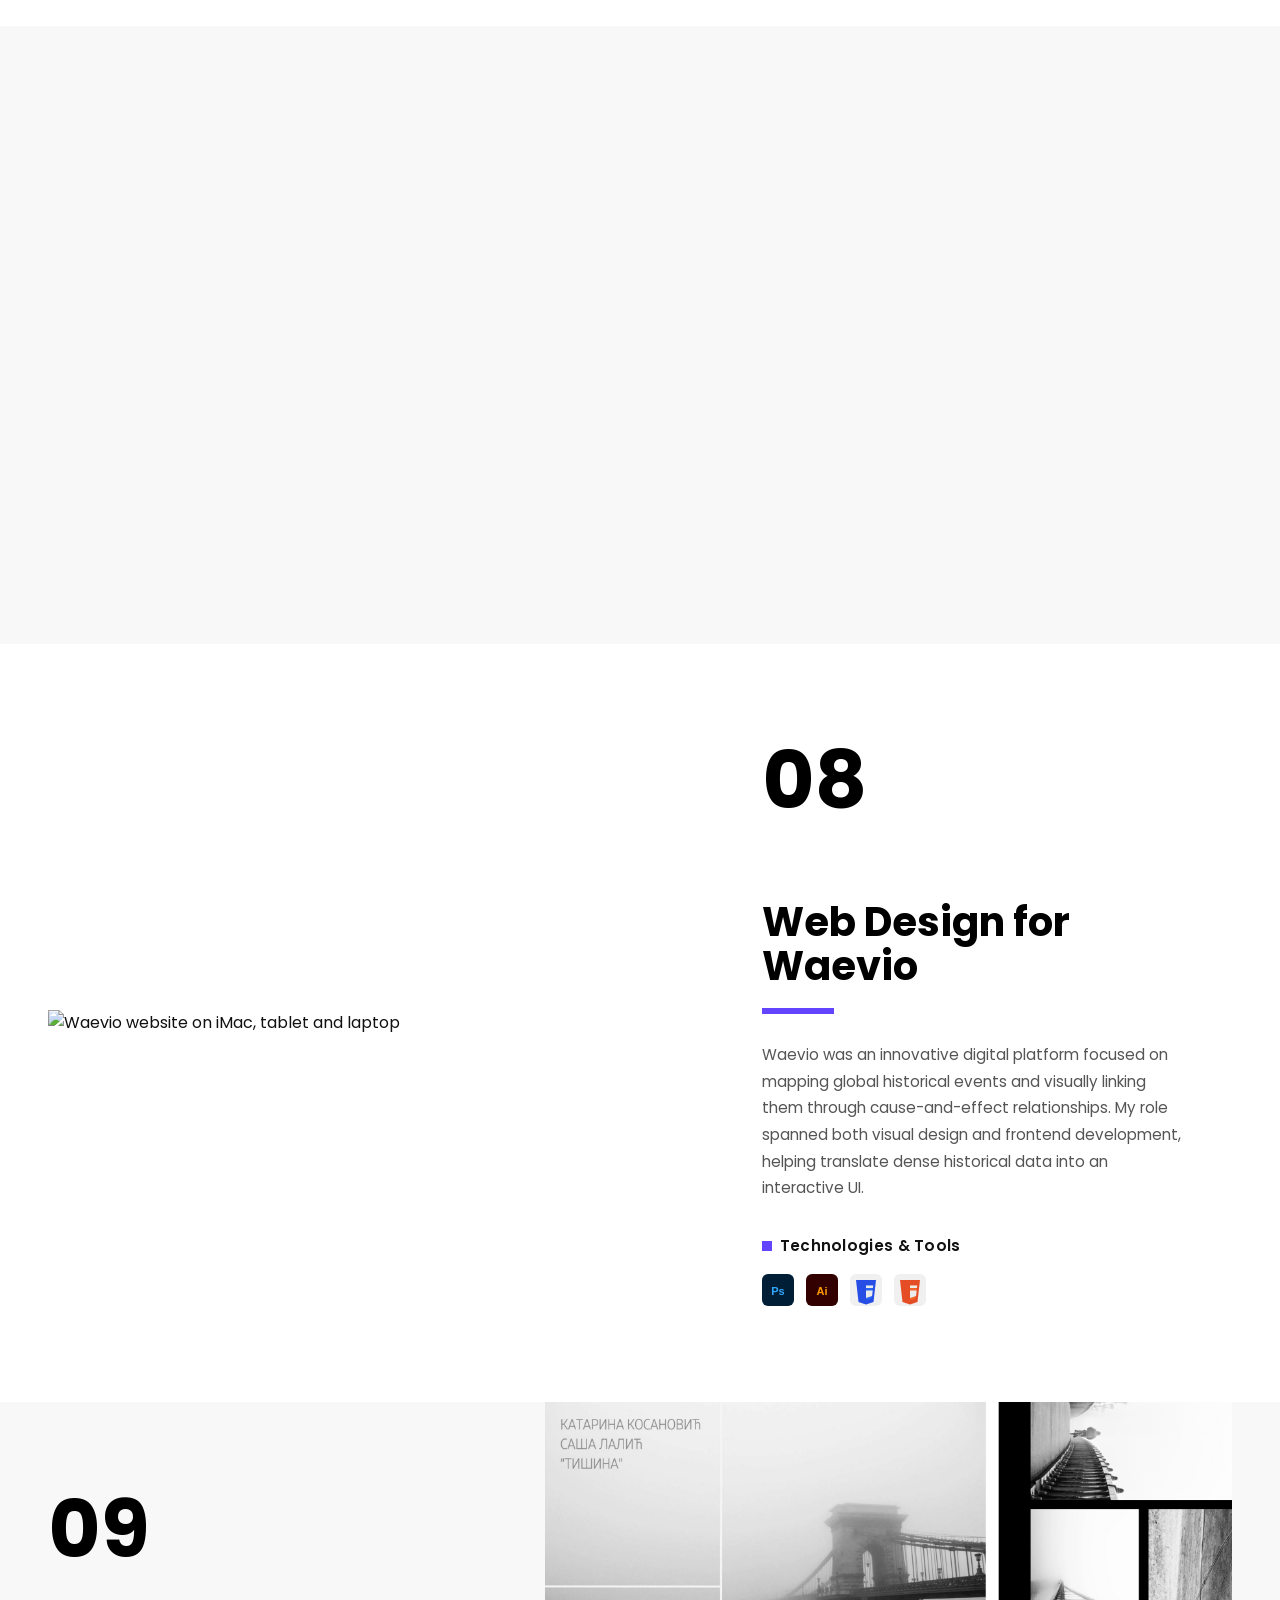
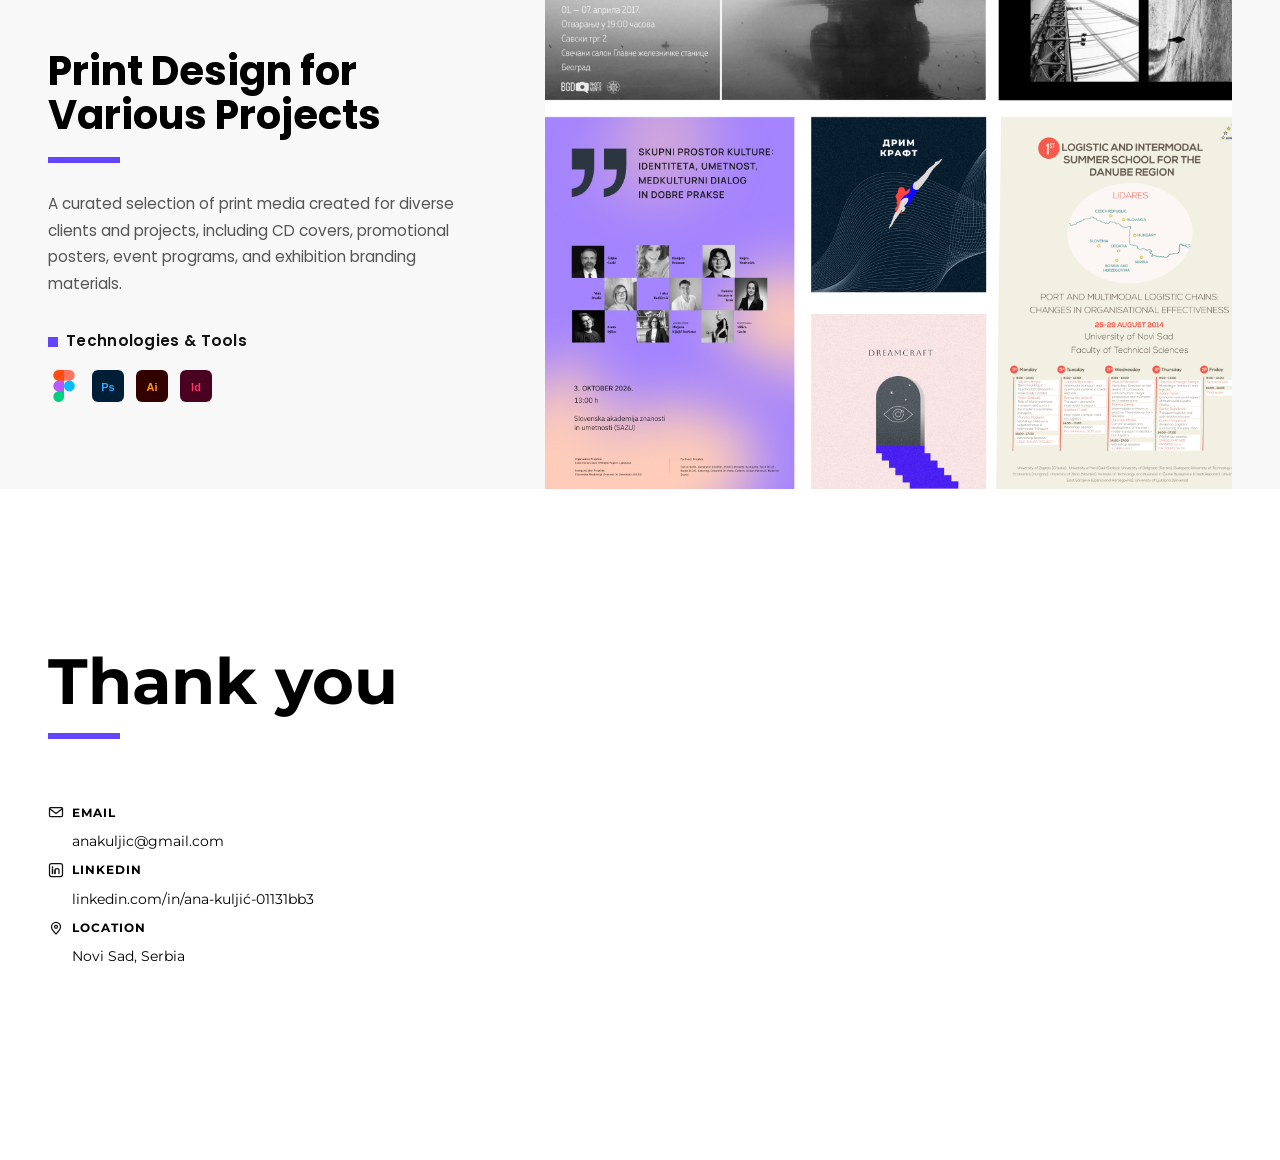
==== commit 17aba042: "Update GroupFun layout, farmlet seller flow, and section labels - Equal-width action steps in farmle" ====
--- a/index.html
+++ b/index.html
@@ -151,7 +151,7 @@
 
           <div class="groupfun__mockup work-reveal work-reveal--media">
             <img
-              src="images/groupfun_event_page.png"
+              src="images/case_study_groupfun/event-page.png"
               alt="Groupfun Event Page"
             />
           </div>
--- a/css/style.css
+++ b/css/style.css
@@ -1125,8 +1125,8 @@
 .work--fuelerate .work__content,
 .work--fuelerate .work__content--fuelerate,
 .work--groupfun .work__content--groupfun {
-  grid-template-columns: 0.42fr 0.58fr;
-  align-items: center;
+  grid-template-columns: 0.6fr 0.4fr;
+  align-items: start;
   gap: 3rem 4rem;
 }
 
@@ -1149,11 +1149,19 @@
   box-shadow: 0 20px 50px rgba(0, 0, 0, 0.12);
 }
 
-.fuelerate__mockup img,
+.fuelerate__mockup img {
+  display: block;
+  width: 100%;
+  height: auto;
+}
+
 .groupfun__mockup img {
   display: block;
-  width: 100%;
+  width: auto;
+  max-width: 100%;
   height: auto;
+  max-height: 700px;
+  border-radius: 8px;
 }
 
 .work__phone-frame {
@@ -1591,7 +1599,7 @@
 
   .fuelerate__mockup,
   .groupfun__mockup {
-    max-width: 100%;
+    max-width: 60%;
     margin: 0 auto;
   }
 
@@ -1741,6 +1749,10 @@
 @media (max-width: 560px) {
   :root {
     --page-gutter: 1.25rem;
+  }
+
+  .groupfun__mockup {
+    max-width: 90%;
   }
 
   .navbar,
@@ -2531,6 +2543,21 @@
   display: block;
 }
 
+/* Buyer flow layout — text left, image right */
+.buyer-layout {
+  display: grid;
+  grid-template-columns: 1fr 1fr;
+  min-height: 600px;
+}
+@media (max-width: 768px) {
+  .buyer-layout {
+    grid-template-columns: 1fr;
+  }
+  .buyer-layout > div:last-child {
+    min-height: 400px;
+  }
+}
+
 /* Phone frame — for plain app screenshots (no baked-in chrome) */
 .csp-phone {
   position: relative;
